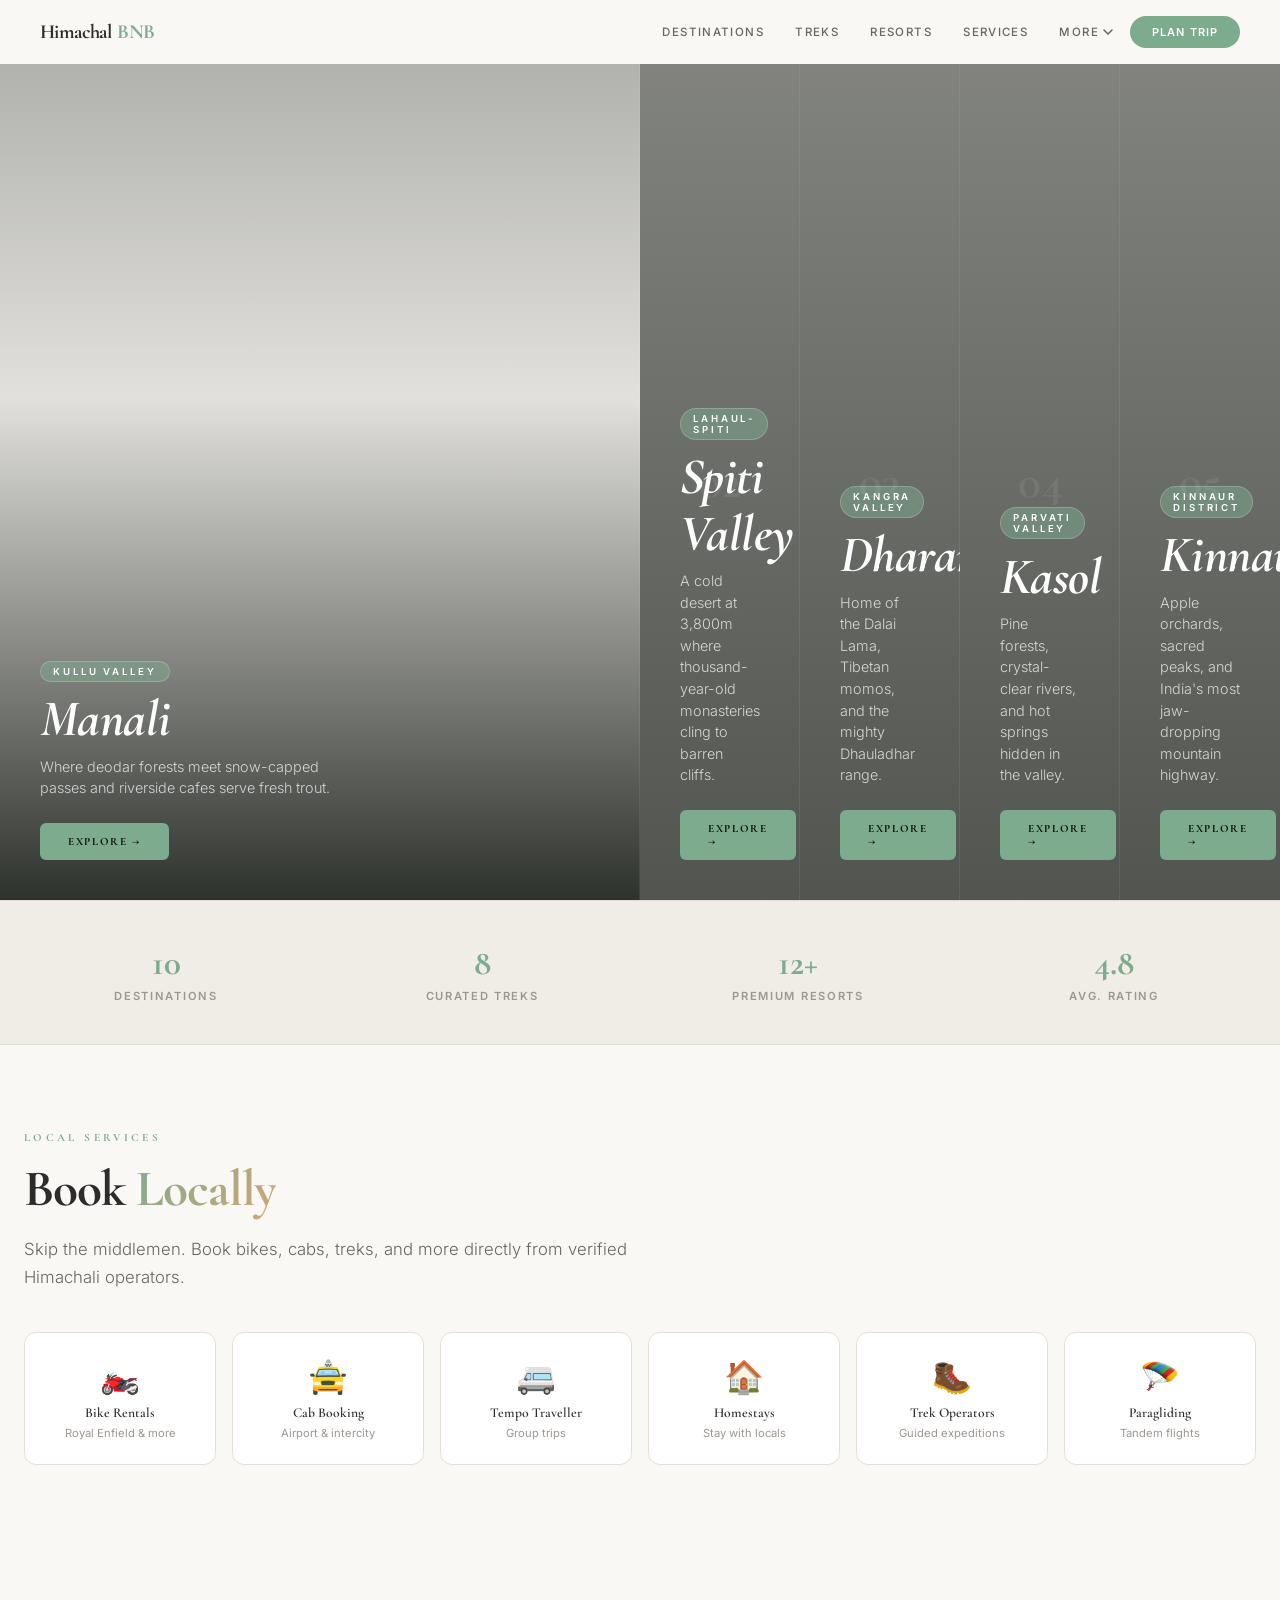
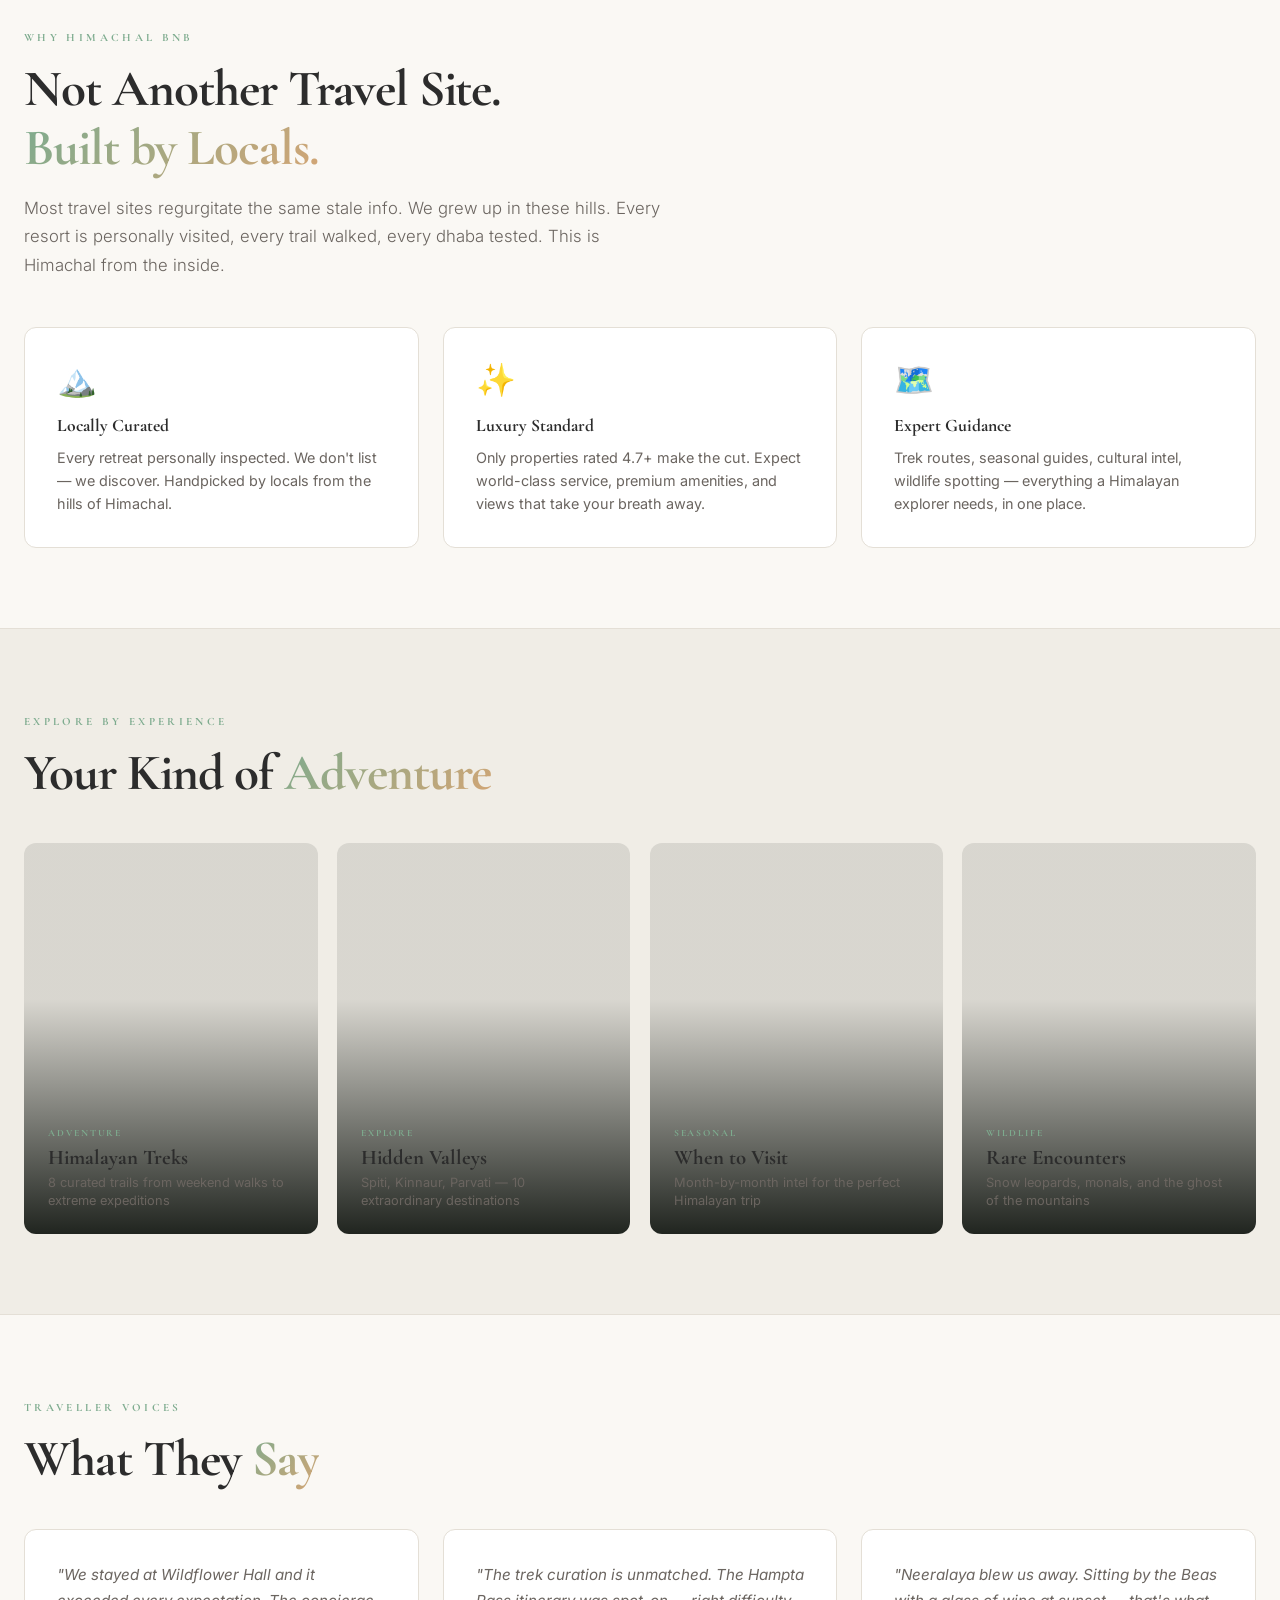
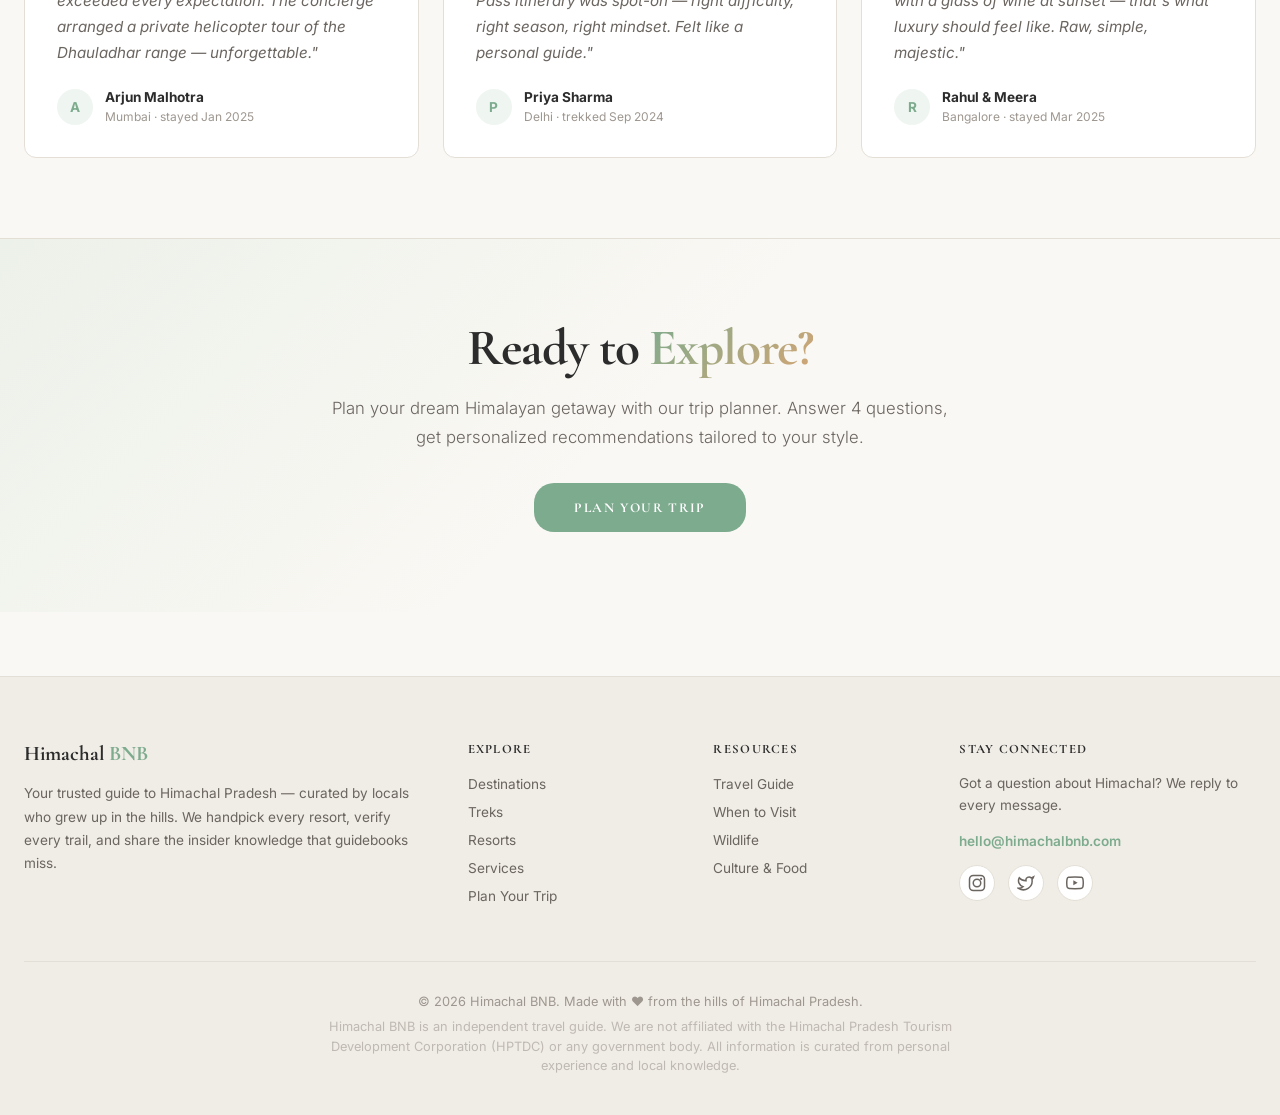
==== index.html @ 15169828 "Pastel editorial redesign: cursive fonts, grouped services, booking CTAs - Pastel color palette: ivo" ====
<!DOCTYPE html>
<html lang="en">
<head>
  <meta charset="UTF-8">
  <meta name="viewport" content="width=device-width, initial-scale=1.0">
  <title>Himachal BNB — Your Gateway to Himachal Pradesh</title>
  <meta name="description" content="Discover the best of Himachal Pradesh with locally curated destinations, handpicked luxury resorts, expert trek guides, and insider travel knowledge from the hills.">
  <meta name="keywords" content="Himachal Pradesh, travel, Manali, Shimla, Spiti Valley, Dharamshala, Kasol, treks, resorts, hill stations, India travel">
  <meta property="og:title" content="Himachal BNB — Your Gateway to Himachal Pradesh">
  <meta property="og:description" content="Locally curated travel guide to Himachal Pradesh. Handpicked resorts, expert trek guides, and insider knowledge from the hills.">
  <meta property="og:type" content="website">
  <link rel="canonical" href="https://himachalbnb.com/">
  <link rel="preconnect" href="https://fonts.googleapis.com">
  <link rel="preconnect" href="https://fonts.gstatic.com" crossorigin>
  <link rel="preconnect" href="https://images.unsplash.com">
  <link href="https://fonts.googleapis.com/css2?family=Cormorant+Garamond:ital,wght@0,300;0,400;0,500;0,600;0,700;1,400;1,500&family=Inter:wght@300;400;500;600;700&display=swap" rel="stylesheet">
  <link rel="stylesheet" href="css/styles.css">
</head>
<body>

  <main>
    <h1 class="sr-only">Himachal BNB — Your Gateway to Himachal Pradesh</h1>

    <!-- HERO — 5-PANEL DESTINATION STRIP -->
    <section class="hero-panels" id="hero-panels" aria-label="Featured Destinations">
      <div class="hero-panel active" data-dest="manali" style="background-image: url('https://images.unsplash.com/photo-1486870591958-9b9d0d1dda99?w=1600&auto=format&fit=crop');">
        <div class="hero-panel-overlay"></div>
        <div class="hero-panel-content">
          <span class="hero-panel-label">Kullu Valley</span>
          <h2 class="hero-panel-title">Manali</h2>
          <p class="hero-panel-tagline">Where deodar forests meet snow-capped passes and riverside cafes serve fresh trout.</p>
          <a href="destinations.html" class="hero-panel-btn">Explore →</a>
        </div>
        <span class="hero-panel-number">01</span>
      </div>
      <div class="hero-panel" data-dest="spiti" style="background-image: url('https://images.unsplash.com/photo-1454496522488-7a8e488e8606?w=1600&auto=format&fit=crop');">
        <div class="hero-panel-overlay"></div>
        <div class="hero-panel-content">
          <span class="hero-panel-label">Lahaul-Spiti</span>
          <h2 class="hero-panel-title">Spiti Valley</h2>
          <p class="hero-panel-tagline">A cold desert at 3,800m where thousand-year-old monasteries cling to barren cliffs.</p>
          <a href="destinations.html" class="hero-panel-btn">Explore →</a>
        </div>
        <span class="hero-panel-number">02</span>
      </div>
      <div class="hero-panel" data-dest="dharamshala" style="background-image: url('https://images.unsplash.com/photo-1464822759023-fed622ff2c3b?w=1600&auto=format&fit=crop');">
        <div class="hero-panel-overlay"></div>
        <div class="hero-panel-content">
          <span class="hero-panel-label">Kangra Valley</span>
          <h2 class="hero-panel-title">Dharamshala</h2>
          <p class="hero-panel-tagline">Home of the Dalai Lama, Tibetan momos, and the mighty Dhauladhar range.</p>
          <a href="destinations.html" class="hero-panel-btn">Explore →</a>
        </div>
        <span class="hero-panel-number">03</span>
      </div>
      <div class="hero-panel" data-dest="kasol" style="background-image: url('https://images.unsplash.com/photo-1448375240586-882707db888b?w=1600&auto=format&fit=crop');">
        <div class="hero-panel-overlay"></div>
        <div class="hero-panel-content">
          <span class="hero-panel-label">Parvati Valley</span>
          <h2 class="hero-panel-title">Kasol</h2>
          <p class="hero-panel-tagline">Pine forests, crystal-clear rivers, and hot springs hidden in the valley.</p>
          <a href="destinations.html" class="hero-panel-btn">Explore →</a>
        </div>
        <span class="hero-panel-number">04</span>
      </div>
      <div class="hero-panel" data-dest="kinnaur" style="background-image: url('https://images.unsplash.com/photo-1519681393784-d120267933ba?w=1600&auto=format&fit=crop');">
        <div class="hero-panel-overlay"></div>
        <div class="hero-panel-content">
          <span class="hero-panel-label">Kinnaur District</span>
          <h2 class="hero-panel-title">Kinnaur</h2>
          <p class="hero-panel-tagline">Apple orchards, sacred peaks, and India's most jaw-dropping mountain highway.</p>
          <a href="destinations.html" class="hero-panel-btn">Explore →</a>
        </div>
        <span class="hero-panel-number">05</span>
      </div>
    </section>

    <!-- STATS -->
    <section class="stats-bar" aria-label="Key Numbers">
      <div class="container stats-grid">
        <div class="stat-item"><span class="stat-number">10</span><span class="stat-label">Destinations</span></div>
        <div class="stat-item"><span class="stat-number">8</span><span class="stat-label">Curated Treks</span></div>
        <div class="stat-item"><span class="stat-number">12+</span><span class="stat-label">Premium Resorts</span></div>
        <div class="stat-item"><span class="stat-number">4.8</span><span class="stat-label">Avg. Rating</span></div>
      </div>
    </section>

    <!-- SERVICES STRIP -->
    <section class="section" aria-label="Local Services">
      <div class="container">
        <span class="section-label">Local Services</span>
        <h2 class="section-title">Book <span class="text-gradient">Locally</span></h2>
        <p class="section-desc">Skip the middlemen. Book bikes, cabs, treks, and more directly from verified Himachali operators.</p>
        <div class="service-strip">
          <a href="services.html#bikes" class="service-strip-card">
            <span class="service-icon">🏍️</span>
            <h3>Bike Rentals</h3>
            <p>Royal Enfield & more</p>
          </a>
          <a href="services.html#cabs" class="service-strip-card">
            <span class="service-icon">🚖</span>
            <h3>Cab Booking</h3>
            <p>Airport & intercity</p>
          </a>
          <a href="services.html#tempo" class="service-strip-card">
            <span class="service-icon">🚐</span>
            <h3>Tempo Traveller</h3>
            <p>Group trips</p>
          </a>
          <a href="services.html#homestays" class="service-strip-card">
            <span class="service-icon">🏠</span>
            <h3>Homestays</h3>
            <p>Stay with locals</p>
          </a>
          <a href="services.html#treks" class="service-strip-card">
            <span class="service-icon">🥾</span>
            <h3>Trek Operators</h3>
            <p>Guided expeditions</p>
          </a>
          <a href="services.html#paragliding" class="service-strip-card">
            <span class="service-icon">🪂</span>
            <h3>Paragliding</h3>
            <p>Tandem flights</p>
          </a>
        </div>
      </div>
    </section>

    <!-- WHY US -->
    <section class="section" aria-label="Why Himachal BNB">
      <div class="container">
        <span class="section-label">Why Himachal BNB</span>
        <h2 class="section-title">Not Another Travel Site.<br><span class="text-gradient">Built by Locals.</span></h2>
        <p class="section-desc">Most travel sites regurgitate the same stale info. We grew up in these hills. Every resort is personally visited, every trail walked, every dhaba tested. This is Himachal from the inside.</p>
        <div class="features-grid">
          <div class="feature-card">
            <span class="feature-icon">🏔️</span>
            <h3>Locally Curated</h3>
            <p>Every retreat personally inspected. We don't list — we discover. Handpicked by locals from the hills of Himachal.</p>
          </div>
          <div class="feature-card">
            <span class="feature-icon">✨</span>
            <h3>Luxury Standard</h3>
            <p>Only properties rated 4.7+ make the cut. Expect world-class service, premium amenities, and views that take your breath away.</p>
          </div>
          <div class="feature-card">
            <span class="feature-icon">🗺️</span>
            <h3>Expert Guidance</h3>
            <p>Trek routes, seasonal guides, cultural intel, wildlife spotting — everything a Himalayan explorer needs, in one place.</p>
          </div>
        </div>
      </div>
    </section>

    <!-- EXPERIENCES -->
    <section class="section section-dark" aria-label="Explore by Experience">
      <div class="container">
        <span class="section-label">Explore by Experience</span>
        <h2 class="section-title">Your Kind of <span class="text-gradient">Adventure</span></h2>
        <div class="experience-grid">
          <a href="treks.html" class="exp-card" style="background-image: url('https://images.unsplash.com/photo-1626714486580-08709e99a341?w=800&auto=format&fit=crop');">
            <div class="exp-overlay"></div>
            <div class="exp-content">
              <span class="exp-tag">Adventure</span>
              <h3>Himalayan Treks</h3>
              <p>8 curated trails from weekend walks to extreme expeditions</p>
            </div>
          </a>
          <a href="destinations.html" class="exp-card" style="background-image: url('https://images.unsplash.com/photo-1506905925346-21bda4d32df4?w=800&auto=format&fit=crop');">
            <div class="exp-overlay"></div>
            <div class="exp-content">
              <span class="exp-tag">Explore</span>
              <h3>Hidden Valleys</h3>
              <p>Spiti, Kinnaur, Parvati — 10 extraordinary destinations</p>
            </div>
          </a>
          <a href="seasons.html" class="exp-card" style="background-image: url('https://images.unsplash.com/photo-1464822759023-fed622ff2c3b?w=800&auto=format&fit=crop');">
            <div class="exp-overlay"></div>
            <div class="exp-content">
              <span class="exp-tag">Seasonal</span>
              <h3>When to Visit</h3>
              <p>Month-by-month intel for the perfect Himalayan trip</p>
            </div>
          </a>
          <a href="wildlife.html" class="exp-card" style="background-image: url('https://images.unsplash.com/photo-1513220556209-66c30ddde66f?w=800&auto=format&fit=crop');">
            <div class="exp-overlay"></div>
            <div class="exp-content">
              <span class="exp-tag">Wildlife</span>
              <h3>Rare Encounters</h3>
              <p>Snow leopards, monals, and the ghost of the mountains</p>
            </div>
          </a>
        </div>
      </div>
    </section>

    <!-- TESTIMONIALS -->
    <section class="section" aria-label="Traveller Reviews">
      <div class="container">
        <span class="section-label">Traveller Voices</span>
        <h2 class="section-title">What They <span class="text-gradient">Say</span></h2>
        <div class="testimonials-grid">
          <article class="testimonial-card">
            <p>"We stayed at Wildflower Hall and it exceeded every expectation. The concierge arranged a private helicopter tour of the Dhauladhar range — unforgettable."</p>
            <div class="testimonial-author">
              <div class="author-avatar">A</div>
              <div><strong>Arjun Malhotra</strong><span>Mumbai · stayed Jan 2025</span></div>
            </div>
          </article>
          <article class="testimonial-card">
            <p>"The trek curation is unmatched. The Hampta Pass itinerary was spot-on — right difficulty, right season, right mindset. Felt like a personal guide."</p>
            <div class="testimonial-author">
              <div class="author-avatar">P</div>
              <div><strong>Priya Sharma</strong><span>Delhi · trekked Sep 2024</span></div>
            </div>
          </article>
          <article class="testimonial-card">
            <p>"Neeralaya blew us away. Sitting by the Beas with a glass of wine at sunset — that's what luxury should feel like. Raw, simple, majestic."</p>
            <div class="testimonial-author">
              <div class="author-avatar">R</div>
              <div><strong>Rahul & Meera</strong><span>Bangalore · stayed Mar 2025</span></div>
            </div>
          </article>
        </div>
      </div>
    </section>

    <!-- CTA -->
    <section class="section section-cta" aria-label="Plan Your Trip">
      <div class="container" style="text-align: center;">
        <h2 class="section-title">Ready to <span class="text-gradient">Explore?</span></h2>
        <p class="section-desc" style="margin: 0 auto 2rem;">Plan your dream Himalayan getaway with our trip planner. Answer 4 questions, get personalized recommendations tailored to your style.</p>
        <a href="planner.html" class="btn btn-primary btn-lg">Plan Your Trip</a>
      </div>
    </section>
  </main>

  <script src="js/data.js" defer></script>
  <script src="js/images.js" defer></script>
  <script src="js/common.js" defer></script>
</body>
</html>
---- css/styles.css ----
/* ═══════════════════════════════════════════════════════════════
   HIMACHAL BNB — PASTEL EDITORIAL THEME
   ═══════════════════════════════════════════════════════════════ */

*, *::before, *::after { margin: 0; padding: 0; box-sizing: border-box; }
.sr-only { position: absolute; width: 1px; height: 1px; padding: 0; margin: -1px; overflow: hidden; clip: rect(0,0,0,0); border: 0; }

:root {
  --bg: #faf8f4;
  --bg-card: #ffffff;
  --bg-card-hover: #f5f2ec;
  --bg-surface: #f0ede6;
  --border: #e4dfd6;
  --border-hover: #d1cbc0;
  --text-primary: #2c2c2c;
  --text-secondary: #6b6560;
  --text-muted: #9e9790;
  --accent: #7dab8e;
  --accent-hover: #6b9d7d;
  --accent-subtle: rgba(125,171,142,0.12);
  --accent-warm: #d4a574;
  --accent-rose: #c9908a;
  --font-heading: 'Cormorant Garamond', Georgia, serif;
  --font-body: 'Inter', -apple-system, BlinkMacSystemFont, sans-serif;
  --ease: cubic-bezier(0.4, 0, 0.2, 1);
  --radius: 12px;
  --radius-sm: 8px;
  --shadow-sm: 0 2px 8px rgba(0,0,0,0.04);
  --shadow-md: 0 8px 30px rgba(0,0,0,0.06);
  --shadow-lg: 0 20px 60px rgba(0,0,0,0.08);
}

html { scroll-behavior: smooth; -webkit-font-smoothing: antialiased; }
body { font-family: var(--font-body); background: var(--bg); color: var(--text-primary); overflow-x: hidden; min-height: 100vh; }
::-webkit-scrollbar { width: 6px; }
::-webkit-scrollbar-track { background: var(--bg); }
::-webkit-scrollbar-thumb { background: var(--border); border-radius: 3px; }
a { color: inherit; text-decoration: none; }
img { max-width: 100%; height: auto; display: block; }
:focus-visible { outline: 2px solid var(--accent); outline-offset: 2px; }

/* Utilities */
.text-gradient { background: linear-gradient(135deg, var(--accent), var(--accent-warm)); -webkit-background-clip: text; -webkit-text-fill-color: transparent; background-clip: text; }
.container { max-width: 1320px; margin: 0 auto; padding: 0 24px; }
.giant-title { font-family: var(--font-heading); font-size: clamp(2.5rem, 6vw, 4.5rem); font-weight: 600; line-height: 1.1; letter-spacing: -0.01em; font-style: italic; }

/* ═══════════════════════════════════════════════════════════════
   NAVIGATION — Premium Agency-Level
   ═══════════════════════════════════════════════════════════════ */

.site-nav { position: fixed; top: 0; left: 0; right: 0; z-index: 100; background: transparent; border-bottom: 1px solid transparent; transition: background 0.4s var(--ease), border-color 0.4s var(--ease), box-shadow 0.4s var(--ease); }
.site-nav.scrolled { background: rgba(250,248,244,0.92); backdrop-filter: blur(16px); -webkit-backdrop-filter: blur(16px); border-color: var(--border); box-shadow: var(--shadow-sm); }
.nav-inner { display: flex; align-items: center; justify-content: space-between; max-width: 1320px; margin: 0 auto; padding: 0 40px; height: 64px; transition: height 0.3s var(--ease); }
.site-nav.scrolled .nav-inner { height: 56px; }

/* Brand */
.nav-brand { font-family: var(--font-heading); font-size: 1.25rem; font-weight: 800; letter-spacing: -0.03em; display: flex; align-items: center; gap: 2px; transition: transform 0.3s var(--ease); }
.nav-brand:hover { transform: scale(1.03); }
.brand-primary { color: var(--text-primary); }
.brand-accent { color: var(--accent); margin-left: 4px; }

/* Links — animated underline */
.nav-links { display: flex; align-items: center; gap: 0.2rem; }
.nav-link { position: relative; background: none; border: none; font-family: var(--font-body); font-size: 11.5px; font-weight: 500; color: var(--text-secondary); cursor: pointer; transition: color 0.3s; text-transform: uppercase; letter-spacing: 0.12em; padding: 8px 14px; text-decoration: none; display: inline-flex; align-items: center; gap: 4px; }
.nav-link::after { content: ''; position: absolute; bottom: 2px; left: 14px; right: 14px; height: 1.5px; background: var(--accent); transform: scaleX(0); transform-origin: right; transition: transform 0.35s var(--ease); border-radius: 1px; }
.nav-link:hover { color: var(--text-primary); }
.nav-link:hover::after { transform: scaleX(1); transform-origin: left; }
.nav-link.active { color: var(--accent); }
.nav-link.active::after { transform: scaleX(1); }

/* CTA Button — premium glow */
.nav-cta { background: var(--accent); color: #fff; padding: 9px 22px; border-radius: 20px; font-family: var(--font-body); font-size: 11px; font-weight: 600; text-transform: uppercase; letter-spacing: 0.1em; transition: all 0.3s var(--ease); border: none; cursor: pointer; text-decoration: none; }
.nav-cta:hover { background: var(--accent-hover); transform: translateY(-1px); box-shadow: 0 4px 16px rgba(125,171,142,0.3); }

/* Dropdown — premium mega menu */
.nav-dropdown { position: relative; }
.nav-dropdown-trigger svg { transition: transform 0.3s var(--ease); }
.nav-dropdown.open .nav-dropdown-trigger svg { transform: rotate(180deg); }
.nav-dropdown-menu { position: absolute; top: calc(100% + 12px); right: -20px; min-width: 220px; background: var(--bg-card); border: 1px solid var(--border); border-radius: var(--radius); padding: 8px; opacity: 0; visibility: hidden; transform: translateY(-12px) scale(0.97); transition: all 0.25s var(--ease); box-shadow: var(--shadow-lg); }
.nav-dropdown.open .nav-dropdown-menu { opacity: 1; visibility: visible; transform: translateY(0) scale(1); }
.dropdown-link { display: flex; align-items: center; gap: 10px; padding: 12px 16px; font-size: 13px; font-weight: 500; color: var(--text-secondary); border-radius: var(--radius-sm); transition: all 0.2s var(--ease); }
.dropdown-link:hover { color: var(--text-primary); background: var(--bg-card-hover); transform: translateX(4px); }
.dropdown-link.active { color: var(--accent); }

/* Hamburger — animated */
.nav-hamburger { display: none; flex-direction: column; gap: 5px; background: none; border: none; cursor: pointer; padding: 6px; border-radius: 6px; transition: background 0.2s; }
.nav-hamburger:hover { background: var(--bg-card-hover); }
.nav-hamburger span { display: block; width: 22px; height: 2px; background: var(--text-primary); border-radius: 2px; transition: all 0.35s var(--ease); }
.nav-hamburger.open span:nth-child(1) { transform: rotate(45deg) translate(5px, 5px); }
.nav-hamburger.open span:nth-child(2) { opacity: 0; transform: scaleX(0); }
.nav-hamburger.open span:nth-child(3) { transform: rotate(-45deg) translate(5px, -5px); }

/* ═══════════════════════════════════════════════════════════════
   PAGE LAYOUT
   ═══════════════════════════════════════════════════════════════ */

.page-main { padding-top: 64px; min-height: 100vh; }
.page-header { padding: 4rem 0 2.5rem; max-width: 720px; }
.section { padding: 5rem 0; }
.section-dark { background: var(--bg-surface); border-top: 1px solid var(--border); border-bottom: 1px solid var(--border); }
.section-label { display: inline-block; font-family: var(--font-heading); font-size: 0.7rem; font-weight: 700; color: var(--accent); text-transform: uppercase; letter-spacing: 0.3em; margin-bottom: 1rem; }
.section-title { font-family: var(--font-heading); font-size: clamp(2rem, 4.5vw, 3.2rem); font-weight: 700; line-height: 1.15; letter-spacing: -0.02em; margin-bottom: 1rem; }
.section-desc { color: var(--text-secondary); font-size: 1.05rem; line-height: 1.7; max-width: 640px; font-weight: 300; }

/* Buttons */
.btn { display: inline-flex; align-items: center; gap: 8px; font-family: var(--font-heading); font-weight: 700; font-size: 0.75rem; text-transform: uppercase; letter-spacing: 0.12em; border: none; border-radius: 8px; cursor: pointer; transition: all 0.3s var(--ease); text-decoration: none; }
.btn-primary { background: var(--accent); color: #fff; padding: 14px 32px; border-radius: 20px; }
.btn-primary:hover { background: var(--accent-hover); transform: translateY(-2px); box-shadow: 0 8px 24px rgba(125,171,142,0.25); }
.btn-lg { padding: 16px 40px; font-size: 0.85rem; }
.btn-outline { background: transparent; color: var(--accent); border: 1px solid var(--accent); padding: 12px 28px; border-radius: 20px; }
.btn-outline:hover { background: var(--accent-subtle); }
.btn-whatsapp { background: #25D366; color: #fff; padding: 10px 22px; font-size: 0.75rem; border-radius: 20px; }
.btn-whatsapp:hover { background: #1fb855; transform: translateY(-1px); }
.btn-call { font-size: 0.75rem; padding: 10px 22px; }

/* ═══════════════════════════════════════════════════════════════
   HERO — 5-PANEL DESTINATION STRIP
   ═══════════════════════════════════════════════════════════════ */

.hero-panels { display: flex; width: 100%; height: 100vh; min-height: 100vh; padding-top: 64px; overflow: hidden; }
.hero-panel { position: relative; flex: 1; background-size: cover; background-position: center; cursor: pointer; overflow: hidden; transition: flex 0.7s var(--ease); min-width: 0; }
.hero-panel.active { flex: 4; }
.hero-panel-overlay { position: absolute; inset: 0; background: linear-gradient(to bottom, rgba(10,15,10,0.3) 0%, rgba(10,15,10,0.1) 40%, rgba(10,15,10,0.85) 100%); transition: background 0.7s ease; z-index: 1; }
.hero-panel:not(.active) .hero-panel-overlay { background: linear-gradient(to bottom, rgba(10,15,10,0.5) 0%, rgba(10,15,10,0.7) 100%); }
.hero-panel::after { content: ''; position: absolute; top: 0; right: 0; width: 1px; height: 100%; background: rgba(255,255,255,0.08); z-index: 3; }
.hero-panel:last-child::after { display: none; }
.hero-panel-content { position: absolute; bottom: 0; left: 0; right: 0; padding: 2.5rem; z-index: 2; opacity: 0; transform: translateY(20px); transition: opacity 0.5s ease 0.15s, transform 0.5s ease 0.15s; }
.hero-panel.active .hero-panel-content { opacity: 1; transform: translateY(0); }
.hero-panel-label { display: inline-block; font-family: var(--font-body); font-size: 0.6rem; font-weight: 600; color: #fff; text-transform: uppercase; letter-spacing: 0.3em; margin-bottom: 0.6rem; padding: 4px 12px; background: rgba(125,171,142,0.5); border: 1px solid rgba(255,255,255,0.2); border-radius: 20px; }
.hero-panel-title { font-family: var(--font-heading); font-size: clamp(2rem, 4vw, 3.5rem); font-weight: 700; letter-spacing: -0.01em; line-height: 1.1; margin-bottom: 0.5rem; color: #fff; font-style: italic; }
.hero-panel-tagline { font-size: 0.9rem; color: rgba(255,255,255,0.75); font-weight: 300; margin-bottom: 1.5rem; max-width: 320px; line-height: 1.5; }
.hero-panel-btn { display: inline-block; background: var(--accent); border: none; border-radius: 6px; padding: 12px 28px; color: #0d0d0d; font-family: var(--font-heading); font-size: 0.7rem; font-weight: 800; cursor: pointer; transition: all 0.3s; text-transform: uppercase; letter-spacing: 0.15em; }
.hero-panel-btn:hover { background: var(--accent-hover); transform: translateY(-2px); box-shadow: 0 8px 24px rgba(74,157,110,0.3); }
.hero-panel-number { position: absolute; top: 50%; left: 50%; transform: translate(-50%, -50%); font-family: var(--font-heading); font-size: 3rem; font-weight: 900; color: rgba(255,255,255,0.08); z-index: 2; transition: opacity 0.5s ease; pointer-events: none; }
.hero-panel.active .hero-panel-number { opacity: 0; }

/* ═══════════════════════════════════════════════════════════════
   STATS BAR
   ═══════════════════════════════════════════════════════════════ */

.stats-bar { background: var(--bg-surface); border-top: 1px solid var(--border); border-bottom: 1px solid var(--border); }
.stats-grid { display: grid; grid-template-columns: repeat(4, 1fr); gap: 2rem; padding: 2.5rem 24px; text-align: center; }
.stat-number { font-family: var(--font-heading); font-size: 2.2rem; font-weight: 900; color: var(--accent); display: block; }
.stat-label { font-size: 0.7rem; color: var(--text-muted); text-transform: uppercase; letter-spacing: 0.15em; font-weight: 600; }

/* ═══════════════════════════════════════════════════════════════
   FEATURES GRID
   ═══════════════════════════════════════════════════════════════ */

.features-grid { display: grid; grid-template-columns: repeat(3, 1fr); gap: 1.5rem; margin-top: 3rem; }
.feature-card { background: var(--bg-card); border: 1px solid var(--border); border-radius: var(--radius); padding: 2rem; transition: all 0.3s var(--ease); }
.feature-card:hover { background: var(--bg-card-hover); border-color: var(--border-hover); transform: translateY(-4px); }
.feature-icon { font-size: 2rem; display: block; margin-bottom: 1rem; }
.feature-card h3 { font-family: var(--font-heading); font-size: 1.1rem; font-weight: 700; margin-bottom: 0.6rem; }
.feature-card p { font-size: 0.9rem; color: var(--text-secondary); line-height: 1.6; }

/* ═══════════════════════════════════════════════════════════════
   EXPERIENCE GRID
   ═══════════════════════════════════════════════════════════════ */

.experience-grid { display: grid; grid-template-columns: repeat(4, 1fr); gap: 1.2rem; margin-top: 2.5rem; }
.exp-card { position: relative; aspect-ratio: 3/4; border-radius: var(--radius); overflow: hidden; background-size: cover; background-position: center; display: flex; align-items: flex-end; }
.exp-overlay { position: absolute; inset: 0; background: linear-gradient(to top, rgba(10,15,10,0.9) 0%, rgba(10,15,10,0.1) 60%); transition: background 0.3s; }
.exp-card:hover .exp-overlay { background: linear-gradient(to top, rgba(10,15,10,0.95) 0%, rgba(10,15,10,0.2) 50%); }
.exp-content { position: relative; z-index: 1; padding: 1.5rem; }
.exp-tag { font-size: 0.6rem; font-weight: 700; text-transform: uppercase; letter-spacing: 0.2em; color: var(--accent); font-family: var(--font-heading); }
.exp-content h3 { font-family: var(--font-heading); font-size: 1.3rem; font-weight: 700; margin: 0.3rem 0; }
.exp-content p { font-size: 0.8rem; color: var(--text-secondary); line-height: 1.4; }

/* ═══════════════════════════════════════════════════════════════
   SERVICES GRID
   ═══════════════════════════════════════════════════════════════ */

.services-grid { display: grid; grid-template-columns: repeat(3, 1fr); gap: 1.2rem; margin-top: 2rem; }
.service-card { background: var(--bg-card); border: 1px solid var(--border); border-radius: var(--radius); padding: 1.5rem; transition: all 0.3s var(--ease); }
.service-card:hover { background: var(--bg-card-hover); border-color: var(--border-hover); transform: translateY(-3px); }
.service-icon { font-size: 2rem; display: block; margin-bottom: 0.8rem; }
.service-card h3 { font-family: var(--font-heading); font-size: 1rem; font-weight: 700; margin-bottom: 0.2rem; }
.service-area { font-size: 0.75rem; color: var(--text-muted); margin-bottom: 0.5rem; }
.service-card p { font-size: 0.85rem; color: var(--text-secondary); line-height: 1.5; margin-bottom: 0.8rem; }
.service-price { font-family: var(--font-heading); font-weight: 700; color: var(--accent); font-size: 0.9rem; display: block; margin-bottom: 1rem; }
.service-strip { display: grid; grid-template-columns: repeat(6, 1fr); gap: 1rem; margin-top: 2.5rem; }
.service-strip-card { background: var(--bg-card); border: 1px solid var(--border); border-radius: var(--radius); padding: 1.5rem; text-align: center; transition: all 0.3s var(--ease); text-decoration: none; }
.service-strip-card:hover { background: var(--bg-card-hover); border-color: var(--border-hover); transform: translateY(-3px); }
.service-strip-card .service-icon { margin-bottom: 0.5rem; }
.service-strip-card h3 { font-family: var(--font-heading); font-size: 0.85rem; font-weight: 600; color: var(--text-primary); }
.service-strip-card p { font-size: 0.7rem; color: var(--text-muted); margin-top: 0.3rem; }

/* ═══════════════════════════════════════════════════════════════
   TESTIMONIALS
   ═══════════════════════════════════════════════════════════════ */

.testimonials-grid { display: grid; grid-template-columns: repeat(3, 1fr); gap: 1.5rem; margin-top: 2.5rem; }
.testimonial-card { background: var(--bg-card); border: 1px solid var(--border); border-radius: var(--radius); padding: 2rem; }
.testimonial-card p { font-size: 0.95rem; color: var(--text-secondary); line-height: 1.7; font-style: italic; margin-bottom: 1.5rem; }
.testimonial-author { display: flex; align-items: center; gap: 0.75rem; }
.author-avatar { width: 36px; height: 36px; border-radius: 50%; background: var(--accent-subtle); color: var(--accent); display: flex; align-items: center; justify-content: center; font-weight: 700; font-size: 0.85rem; }
.testimonial-author strong { display: block; font-size: 0.85rem; }
.testimonial-author span { font-size: 0.75rem; color: var(--text-muted); }

/* CTA */
.section-cta { background: linear-gradient(135deg, rgba(74,157,110,0.08) 0%, rgba(10,15,10,0) 50%); border-top: 1px solid var(--border); }

/* ═══════════════════════════════════════════════════════════════
   RESORT CARDS
   ═══════════════════════════════════════════════════════════════ */

.resorts-grid { display: grid; grid-template-columns: repeat(3, 1fr); gap: 1.5rem; }
.resort-card { background: var(--bg-card); border: 1px solid var(--border); border-radius: var(--radius); overflow: hidden; transition: all 0.3s var(--ease); }
.resort-card:hover { border-color: var(--border-hover); transform: translateY(-4px); box-shadow: 0 20px 40px rgba(0,0,0,0.3); }
.resort-img-wrapper { position: relative; height: 220px; overflow: hidden; }
.resort-img-wrapper img { width: 100%; height: 100%; object-fit: cover; transition: transform 0.5s var(--ease); }
.resort-card:hover .resort-img-wrapper img { transform: scale(1.05); }
.resort-price-tag { position: absolute; top: 12px; right: 12px; background: var(--bg); padding: 6px 14px; border-radius: 20px; font-size: 0.75rem; font-weight: 700; color: var(--accent); border: 1px solid var(--border); }
.resort-info { padding: 1.2rem 1.4rem 1.4rem; }
.resort-name { font-family: var(--font-heading); font-size: 1.1rem; font-weight: 700; margin-bottom: 0.25rem; }
.resort-loc { font-size: 0.8rem; color: var(--text-muted); }
.resort-desc { font-size: 0.85rem; color: var(--text-secondary); margin: 0.6rem 0; line-height: 1.5; display: -webkit-box; -webkit-line-clamp: 2; -webkit-box-orient: vertical; overflow: hidden; }
.resort-meta { display: flex; align-items: center; justify-content: space-between; margin-top: 0.8rem; }
.resort-rating { font-weight: 700; color: var(--accent); font-size: 0.85rem; }

/* ═══════════════════════════════════════════════════════════════
   DESTINATION & TREK CARDS
   ═══════════════════════════════════════════════════════════════ */

.filter-bar { display: flex; gap: 0.5rem; margin-bottom: 2rem; flex-wrap: wrap; }
.filter-btn { background: var(--bg-card); border: 1px solid var(--border); border-radius: 20px; padding: 8px 18px; font-size: 0.8rem; font-weight: 500; color: var(--text-secondary); cursor: pointer; transition: all 0.2s; font-family: var(--font-body); }
.filter-btn:hover { background: var(--bg-card-hover); color: var(--text-primary); }
.filter-btn.active { background: var(--accent-subtle); border-color: var(--accent); color: var(--accent); }

.dest-grid { display: grid; grid-template-columns: repeat(auto-fill, minmax(280px, 1fr)); gap: 1.5rem; }
.dest-card { position: relative; aspect-ratio: 3/4; border-radius: var(--radius); overflow: hidden; cursor: pointer; background-size: cover; background-position: center; display: flex; flex-direction: column; justify-content: flex-end; padding: 1.5rem; border: 1px solid var(--border); transition: all 0.3s var(--ease); animation: fadeInUp 0.5s var(--ease) both; }
.dest-card::before { content: ''; position: absolute; inset: 0; background: linear-gradient(to top, rgba(10,15,10,0.9) 0%, rgba(10,15,10,0.1) 60%); z-index: 0; transition: background 0.3s; }
.dest-card:hover { transform: translateY(-6px); box-shadow: 0 20px 40px rgba(0,0,0,0.4); border-color: var(--border-hover); }
.dest-card:hover::before { background: linear-gradient(to top, rgba(10,15,10,0.95) 0%, rgba(10,15,10,0.15) 50%); }
.dest-card > * { position: relative; z-index: 1; }
.dest-card-icon { font-size: 1.8rem; margin-bottom: 0.5rem; }
.dest-card-name { font-family: var(--font-heading); font-size: 1.4rem; font-weight: 700; }
.dest-card-region { font-size: 0.75rem; color: var(--text-muted); text-transform: uppercase; letter-spacing: 0.1em; margin-top: 2px; }
.dest-card-tagline { font-size: 0.85rem; color: var(--text-secondary); font-style: italic; margin-top: 0.4rem; }
.dest-card-meta { display: flex; gap: 0.8rem; margin-top: 0.8rem; font-size: 0.75rem; color: var(--text-muted); }
.difficulty-badge { font-size: 0.7rem; font-weight: 600; padding: 2px 8px; border-radius: 10px; }
.difficulty-badge.Easy { background: rgba(74,157,110,0.2); color: #4a9d6e; }
.difficulty-badge.Moderate { background: rgba(245,158,11,0.2); color: #f59e0b; }
.difficulty-badge.Hard { background: rgba(220,38,38,0.2); color: #dc2626; }
.dest-pill { display: inline-flex; align-items: center; gap: 6px; padding: 6px 14px; border-radius: 20px; font-size: 0.8rem; background: var(--bg-card); border: 1px solid; color: var(--text-secondary); }

.trek-grid { display: grid; grid-template-columns: repeat(auto-fill, minmax(300px, 1fr)); gap: 1.5rem; }
.trek-card { position: relative; aspect-ratio: 16/10; border-radius: var(--radius); overflow: hidden; cursor: pointer; background-size: cover; background-position: center; border: 1px solid var(--border); transition: all 0.3s var(--ease); }
.trek-card:hover { transform: translateY(-4px); box-shadow: 0 20px 40px rgba(0,0,0,0.3); }
.trek-card-overlay { position: absolute; inset: 0; background: linear-gradient(to top, rgba(10,15,10,0.9) 0%, rgba(10,15,10,0.1) 50%); }
.trek-card-content { position: absolute; bottom: 0; left: 0; right: 0; padding: 1.5rem; z-index: 1; }
.trek-card-name { font-family: var(--font-heading); font-size: 1.3rem; font-weight: 700; margin: 0.4rem 0; }
.trek-card-meta { display: flex; gap: 1rem; font-size: 0.75rem; color: var(--text-muted); }

/* ═══════════════════════════════════════════════════════════════
   DETAIL OVERLAY & GALLERY
   ═══════════════════════════════════════════════════════════════ */

.detail-overlay { position: fixed; inset: 0; z-index: 200; background: rgba(0,0,0,0.9); opacity: 0; visibility: hidden; transition: all 0.3s var(--ease); display: flex; justify-content: flex-end; }
.detail-overlay.open { opacity: 1; visibility: visible; }
.detail-panel { width: min(540px, 100%); height: 100%; background: var(--bg); overflow-y: auto; transform: translateX(100%); transition: transform 0.4s var(--ease); }
.detail-overlay.open .detail-panel { transform: translateX(0); }
.detail-close { position: absolute; top: 16px; right: 16px; z-index: 10; background: rgba(0,0,0,0.5); border: 1px solid var(--border); color: var(--text-primary); width: 36px; height: 36px; border-radius: 50%; font-size: 1rem; cursor: pointer; transition: all 0.2s; }
.detail-close:hover { background: #222; }
.detail-gallery { position: relative; width: 100%; height: 320px; overflow: hidden; }
.gallery-img { position: absolute; inset: 0; width: 100%; height: 100%; object-fit: cover; opacity: 0; transition: opacity 0.5s ease; }
.gallery-img.active { opacity: 1; }
.gallery-prev, .gallery-next { position: absolute; top: 50%; transform: translateY(-50%); z-index: 5; background: rgba(0,0,0,0.5); border: 1px solid var(--border); color: white; width: 36px; height: 36px; border-radius: 50%; font-size: 1.2rem; cursor: pointer; }
.gallery-prev { left: 12px; }
.gallery-next { right: 12px; }
.gallery-dots { position: absolute; bottom: 12px; left: 50%; transform: translateX(-50%); display: flex; gap: 6px; z-index: 5; }
.gallery-dot { width: 8px; height: 8px; border-radius: 50%; background: rgba(255,255,255,0.3); cursor: pointer; transition: all 0.2s; }
.gallery-dot.active { background: var(--accent); width: 20px; border-radius: 4px; }

.detail-body { padding: 2rem 2rem 3rem; }
.detail-icon { font-size: 2.5rem; display: block; margin-bottom: 0.5rem; }
.detail-name { font-family: var(--font-heading); font-size: 2rem; font-weight: 700; margin-bottom: 0.4rem; }
.detail-tag { font-size: 0.85rem; color: var(--accent); font-weight: 500; display: block; margin-bottom: 1rem; }
.detail-desc { font-size: 0.95rem; color: var(--text-secondary); line-height: 1.7; margin-bottom: 1.5rem; }
.detail-section { margin-bottom: 2rem; }
.detail-section-title { font-family: var(--font-heading); font-size: 1rem; font-weight: 700; margin-bottom: 0.8rem; text-transform: uppercase; letter-spacing: 0.05em; }
.detail-info-grid { display: grid; grid-template-columns: repeat(2, 1fr); gap: 1rem; }
.detail-info-item { background: var(--bg-card); border: 1px solid var(--border); border-radius: var(--radius-sm); padding: 1rem; }
.detail-info-label { font-size: 0.7rem; color: var(--text-muted); text-transform: uppercase; letter-spacing: 0.1em; margin-bottom: 4px; }
.detail-info-value { font-size: 0.9rem; font-weight: 500; }
.detail-list { list-style: none; padding: 0; }
.detail-list li { padding: 0.6rem 0; border-bottom: 1px solid var(--border); font-size: 0.9rem; color: var(--text-secondary); line-height: 1.5; }
.detail-list li::before { content: '→ '; color: var(--accent); font-weight: 700; }
.detail-budget { display: grid; grid-template-columns: repeat(3, 1fr); gap: 0.8rem; }
.budget-tier { background: var(--bg-card); border: 1px solid var(--border); border-radius: var(--radius-sm); padding: 1rem; text-align: center; }
.budget-label { display: block; font-size: 0.7rem; color: var(--text-muted); text-transform: uppercase; letter-spacing: 0.1em; margin-bottom: 4px; }
.budget-value { font-size: 0.9rem; color: var(--accent); font-weight: 600; }

/* Itinerary */
.itinerary-timeline { border-left: 2px solid var(--border); padding-left: 1.5rem; margin-left: 0.5rem; }
.itinerary-day { position: relative; margin-bottom: 1.5rem; }
.itinerary-day::before { content: ''; position: absolute; left: -1.85rem; top: 6px; width: 10px; height: 10px; border-radius: 50%; background: var(--accent); }
.itin-day-num { font-size: 0.7rem; color: var(--accent); font-weight: 700; text-transform: uppercase; letter-spacing: 0.1em; }
.itin-day-title { font-family: var(--font-heading); font-size: 1rem; font-weight: 600; margin: 2px 0; }
.itin-day-desc { font-size: 0.85rem; color: var(--text-secondary); line-height: 1.5; }
.itin-day-alt { font-size: 0.75rem; color: var(--text-muted); margin-top: 4px; }

/* ═══════════════════════════════════════════════════════════════
   PLANNER
   ═══════════════════════════════════════════════════════════════ */

.planner-wizard { max-width: 800px; }
.planner-steps { display: flex; gap: 1rem; margin-bottom: 2.5rem; }
.planner-step { display: flex; align-items: center; gap: 0.5rem; padding: 8px 16px; border-radius: 20px; font-size: 0.8rem; color: var(--text-muted); background: var(--bg-card); border: 1px solid var(--border); transition: all 0.3s; }
.planner-step.active { color: var(--accent); border-color: var(--accent); background: var(--accent-subtle); }
.planner-step.done { color: var(--accent); opacity: 0.6; }
.step-num { width: 24px; height: 24px; border-radius: 50%; background: var(--bg-card); display: flex; align-items: center; justify-content: center; font-weight: 700; font-size: 0.75rem; }
.planner-step.active .step-num { background: var(--accent); color: #0a0f0a; }
.step-label { font-weight: 500; }
.planner-question { font-family: var(--font-heading); font-size: 1.4rem; font-weight: 700; margin-bottom: 1.5rem; }
.option-cards { display: grid; grid-template-columns: repeat(2, 1fr); gap: 1rem; }
.option-cards.multi { grid-template-columns: repeat(4, 1fr); }
.option-card { background: var(--bg-card); border: 1px solid var(--border); border-radius: var(--radius); padding: 1.5rem; cursor: pointer; transition: all 0.2s var(--ease); text-align: center; }
.option-card:hover { background: var(--bg-card-hover); border-color: var(--border-hover); transform: translateY(-2px); }
.option-card.selected { border-color: var(--accent); background: var(--accent-subtle); }
.option-icon { font-size: 2rem; display: block; margin-bottom: 0.5rem; }
.option-card strong { font-family: var(--font-heading); font-size: 0.95rem; display: block; margin-bottom: 0.3rem; }
.option-desc { font-size: 0.8rem; color: var(--text-muted); }

/* ═══════════════════════════════════════════════════════════════
   SEASONS
   ═══════════════════════════════════════════════════════════════ */

.season-wheel { display: grid; grid-template-columns: repeat(12, 1fr); gap: 0.5rem; margin-bottom: 2.5rem; }
.season-month { text-align: center; padding: 0.8rem 0.3rem; border-radius: var(--radius-sm); background: var(--bg-card); border: 1px solid var(--border); cursor: pointer; transition: all 0.2s; }
.season-month:hover { background: var(--bg-card-hover); }
.season-month.active { border-color: var(--accent); background: var(--accent-subtle); }
.season-month-icon { font-size: 1.2rem; display: block; margin-bottom: 4px; }
.season-month-name { font-size: 0.65rem; font-weight: 600; text-transform: uppercase; letter-spacing: 0.05em; color: var(--text-secondary); }
.season-detail-header { display: flex; align-items: center; gap: 1rem; margin-bottom: 1rem; }
.season-detail-icon { font-size: 2.5rem; }
.season-detail-name { font-family: var(--font-heading); font-size: 1.5rem; font-weight: 700; }
.season-detail-label { font-size: 0.8rem; color: var(--accent); font-weight: 500; }
.season-detail-desc { font-size: 0.95rem; color: var(--text-secondary); line-height: 1.7; margin-bottom: 1.5rem; }
.season-detail-grid { display: flex; flex-direction: column; gap: 0.8rem; }
.season-meter { display: flex; align-items: center; gap: 1rem; }
.meter-label { font-size: 0.8rem; color: var(--text-muted); min-width: 110px; }
.meter-bar { flex: 1; height: 8px; background: var(--bg-card); border-radius: 4px; overflow: hidden; }
.meter-fill { height: 100%; border-radius: 4px; transition: width 0.5s var(--ease); }

/* ═══════════════════════════════════════════════════════════════
   WILDLIFE
   ═══════════════════════════════════════════════════════════════ */

.wildlife-grid { display: grid; grid-template-columns: repeat(auto-fill, minmax(320px, 1fr)); gap: 1.5rem; }
.wildlife-card { background: var(--bg-card); border: 1px solid var(--border); border-radius: var(--radius); overflow: hidden; transition: all 0.3s var(--ease); }
.wildlife-card:hover { border-color: var(--border-hover); transform: translateY(-4px); }
.wildlife-img-wrap { position: relative; height: 200px; overflow: hidden; }
.wildlife-img-wrap img { width: 100%; height: 100%; object-fit: cover; }
.wildlife-status { position: absolute; top: 10px; right: 10px; font-size: 0.65rem; font-weight: 700; padding: 4px 10px; border-radius: 12px; text-transform: uppercase; letter-spacing: 0.05em; }
.wildlife-status.vulnerable { background: rgba(245,158,11,0.2); color: #f59e0b; }
.wildlife-status.endangered, .wildlife-status.critically-endangered { background: rgba(220,38,38,0.2); color: #dc2626; }
.wildlife-status.near-threatened { background: rgba(245,158,11,0.2); color: #f59e0b; }
.wildlife-status.least-concern { background: rgba(74,157,110,0.2); color: #4a9d6e; }
.wildlife-body { padding: 1.2rem; }
.wildlife-body h3 { font-family: var(--font-heading); font-size: 1.1rem; font-weight: 700; }
.wildlife-scientific { font-size: 0.8rem; color: var(--text-muted); font-style: italic; margin-bottom: 0.5rem; }
.wildlife-body p { font-size: 0.85rem; color: var(--text-secondary); line-height: 1.5; margin-bottom: 0.8rem; display: -webkit-box; -webkit-line-clamp: 3; -webkit-box-orient: vertical; overflow: hidden; }
.wildlife-meta { font-size: 0.75rem; color: var(--text-muted); }
.facts-list { margin-top: 1.5rem; }
.fact-item { display: flex; gap: 1rem; padding: 1rem; background: var(--bg-card); border: 1px solid var(--border); border-radius: var(--radius-sm); margin-bottom: 0.8rem; }
.fact-icon { font-size: 1.2rem; flex-shrink: 0; }
.fact-item p { font-size: 0.9rem; color: var(--text-secondary); line-height: 1.5; }

/* ═══════════════════════════════════════════════════════════════
   GUIDE — ACCORDION
   ═══════════════════════════════════════════════════════════════ */

.guide-sections { max-width: 800px; }
.accordion-item { background: var(--bg-card); border: 1px solid var(--border); border-radius: var(--radius); margin-bottom: 0.8rem; overflow: hidden; }
.accordion-trigger { width: 100%; display: flex; align-items: center; justify-content: space-between; padding: 1.2rem 1.5rem; background: none; border: none; color: var(--text-primary); font-family: var(--font-heading); font-size: 1.05rem; font-weight: 600; cursor: pointer; transition: background 0.2s; }
.accordion-trigger:hover { background: var(--bg-card-hover); }
.accordion-icon { font-size: 1.3rem; color: var(--accent); transition: transform 0.3s; }
.accordion-item.open .accordion-icon { transform: rotate(45deg); }
.accordion-body { max-height: 0; overflow: hidden; transition: max-height 0.4s var(--ease); padding: 0 1.5rem; }
.accordion-item.open .accordion-body { max-height: 2000px; padding: 0 1.5rem 1.5rem; }

.guide-tip { background: var(--bg-surface); border: 1px solid var(--border); border-radius: var(--radius-sm); padding: 1.2rem; margin-bottom: 0.8rem; }
.guide-tip strong { display: block; margin-bottom: 0.3rem; font-size: 0.9rem; }
.risk-badge { display: inline-block; font-size: 0.65rem; font-weight: 700; padding: 2px 8px; border-radius: 10px; margin-left: 0.5rem; text-transform: uppercase; }
.risk-badge.low { background: rgba(74,157,110,0.2); color: #4a9d6e; }
.risk-badge.moderate { background: rgba(245,158,11,0.2); color: #f59e0b; }
.risk-badge.high { background: rgba(220,38,38,0.2); color: #dc2626; }
.risk-badge.very-high { background: rgba(220,38,38,0.3); color: #f87171; }
.guide-tip p { font-size: 0.85rem; color: var(--text-secondary); line-height: 1.5; }

.packing-cat { margin-bottom: 1.2rem; }
.packing-cat h4 { font-family: var(--font-heading); font-size: 0.95rem; color: var(--accent); margin-bottom: 0.5rem; text-transform: capitalize; }
.packing-cat ul { list-style: none; }
.packing-cat li { padding: 0.3rem 0; font-size: 0.85rem; color: var(--text-secondary); }
.packing-cat li::before { content: '☐ '; color: var(--text-muted); }

.budget-card { background: var(--bg-surface); border: 1px solid var(--border); border-radius: var(--radius-sm); padding: 1.2rem; margin-bottom: 0.8rem; }
.budget-card h4 { font-family: var(--font-heading); margin-bottom: 0.3rem; }
.budget-range { color: var(--accent); font-size: 0.85rem; }
.budget-card p { font-size: 0.85rem; color: var(--text-secondary); margin-bottom: 0.5rem; }
.budget-card ul { list-style: none; padding: 0; }
.budget-card li { padding: 0.2rem 0; font-size: 0.8rem; color: var(--text-muted); }
.budget-card li::before { content: '• '; color: var(--accent); }

.permit-card { background: var(--bg-surface); border: 1px solid var(--border); border-radius: var(--radius-sm); padding: 1.2rem; margin-bottom: 0.8rem; }
.permit-card h4 { font-family: var(--font-heading); margin-bottom: 0.3rem; font-size: 0.95rem; }
.permit-card p { font-size: 0.85rem; color: var(--text-secondary); line-height: 1.5; }
.permit-tip { color: var(--accent); font-style: italic; margin-top: 0.5rem; font-size: 0.8rem; }
.emergency-grid { display: grid; grid-template-columns: repeat(2, 1fr); gap: 0.8rem; }
.emergency-item { background: var(--bg-surface); border: 1px solid var(--border); border-radius: var(--radius-sm); padding: 1rem; display: flex; justify-content: space-between; align-items: center; }
.emergency-item strong { font-size: 0.85rem; }
.emergency-num { font-family: var(--font-heading); font-weight: 700; color: var(--accent); font-size: 0.95rem; }

/* ═══════════════════════════════════════════════════════════════
   CULTURE
   ═══════════════════════════════════════════════════════════════ */

.culture-tabs { display: flex; gap: 0.5rem; margin-bottom: 2rem; flex-wrap: wrap; }
.culture-tab { background: var(--bg-card); border: 1px solid var(--border); border-radius: 20px; padding: 10px 20px; font-size: 0.85rem; font-weight: 500; color: var(--text-secondary); cursor: pointer; transition: all 0.2s; font-family: var(--font-body); }
.culture-tab:hover { background: var(--bg-card-hover); color: var(--text-primary); }
.culture-tab.active { background: var(--accent-subtle); border-color: var(--accent); color: var(--accent); }
.culture-cards-grid { display: grid; grid-template-columns: repeat(auto-fill, minmax(280px, 1fr)); gap: 1.2rem; }
.culture-card { background: var(--bg-card); border: 1px solid var(--border); border-radius: var(--radius); padding: 1.5rem; transition: all 0.2s var(--ease); }
.culture-card:hover { background: var(--bg-card-hover); border-color: var(--border-hover); }
.culture-card-icon { font-size: 1.8rem; display: block; margin-bottom: 0.8rem; }
.culture-card h3 { font-family: var(--font-heading); font-size: 1rem; font-weight: 700; margin-bottom: 0.4rem; }
.culture-card p { font-size: 0.85rem; color: var(--text-secondary); line-height: 1.5; }
.food-grid { display: grid; grid-template-columns: repeat(auto-fill, minmax(300px, 1fr)); gap: 1.2rem; }
.food-card { background: var(--bg-card); border: 1px solid var(--border); border-radius: var(--radius); padding: 1.5rem; }
.food-card h3 { font-family: var(--font-heading); font-size: 1.1rem; font-weight: 700; margin-bottom: 0.4rem; }
.food-card p { font-size: 0.85rem; color: var(--text-secondary); line-height: 1.5; margin-bottom: 0.5rem; }
.food-region { font-size: 0.75rem; color: var(--text-muted); }
.festival-grid { display: grid; gap: 1rem; }
.festival-card { background: var(--bg-card); border: 1px solid var(--border); border-radius: var(--radius); padding: 1.5rem; }
.festival-header { display: flex; align-items: center; gap: 1rem; margin-bottom: 0.6rem; }
.festival-icon { font-size: 1.8rem; }
.festival-header h3 { font-family: var(--font-heading); font-size: 1.05rem; font-weight: 700; }
.festival-meta { font-size: 0.75rem; color: var(--accent); display: block; }
.festival-card p { font-size: 0.85rem; color: var(--text-secondary); line-height: 1.5; }
.language-grid { display: grid; grid-template-columns: repeat(auto-fill, minmax(300px, 1fr)); gap: 1.2rem; }
.language-card { background: var(--bg-card); border: 1px solid var(--border); border-radius: var(--radius); padding: 1.5rem; }
.lang-header { display: flex; align-items: center; gap: 1rem; margin-bottom: 1rem; }
.lang-script { font-size: 2rem; width: 48px; height: 48px; border-radius: 50%; background: var(--accent-subtle); display: flex; align-items: center; justify-content: center; }
.lang-header h3 { font-family: var(--font-heading); font-size: 1rem; font-weight: 700; }
.lang-region { font-size: 0.75rem; color: var(--text-muted); display: block; }
.lang-phrases { display: flex; flex-direction: column; gap: 0.5rem; }
.phrase { display: flex; justify-content: space-between; padding: 0.5rem 0; border-bottom: 1px solid var(--border); }
.phrase-local { font-weight: 600; font-size: 0.9rem; }
.phrase-eng { color: var(--text-muted); font-size: 0.85rem; }

/* ═══════════════════════════════════════════════════════════════
   FOOTER
   ═══════════════════════════════════════════════════════════════ */

.site-footer { background: var(--bg-surface); border-top: 1px solid var(--border); margin-top: 4rem; }
.footer-inner { max-width: 1320px; margin: 0 auto; padding: 4rem 24px 2rem; }
.footer-grid { display: grid; grid-template-columns: 2fr 1fr 1fr 1.5fr; gap: 3rem; margin-bottom: 3rem; }
.footer-brand { font-family: var(--font-heading); font-size: 1.3rem; font-weight: 800; margin-bottom: 1rem; }
.footer-about p { font-size: 0.85rem; color: var(--text-secondary); line-height: 1.7; }
.footer-col h4 { font-family: var(--font-heading); font-size: 0.8rem; font-weight: 700; text-transform: uppercase; letter-spacing: 0.1em; margin-bottom: 1rem; }
.footer-col ul { list-style: none; }
.footer-col li { margin-bottom: 0.5rem; }
.footer-col li a { font-size: 0.85rem; color: var(--text-secondary); transition: color 0.2s; }
.footer-col li a:hover { color: var(--accent); }
.footer-contact-text { font-size: 0.85rem; color: var(--text-secondary); line-height: 1.6; margin-bottom: 0.8rem; }
.footer-email { display: inline-block; font-size: 0.85rem; color: var(--accent); font-weight: 600; margin-bottom: 1rem; }
.footer-socials { display: flex; gap: 0.8rem; }
.social-link { width: 36px; height: 36px; border-radius: 50%; background: var(--bg-card); border: 1px solid var(--border); display: flex; align-items: center; justify-content: center; color: var(--text-secondary); transition: all 0.2s; }
.social-link:hover { background: var(--accent-subtle); border-color: var(--accent); color: var(--accent); }
.footer-bottom { border-top: 1px solid var(--border); padding-top: 2rem; text-align: center; }
.footer-bottom p { font-size: 0.8rem; color: var(--text-muted); margin-bottom: 0.5rem; }
.footer-disclaimer { font-size: 0.7rem; color: var(--text-muted); max-width: 640px; margin: 0.5rem auto 0; line-height: 1.5; opacity: 0.6; }

/* Service Category Layout */
.service-category { margin-bottom: 3rem; }
.service-cat-title { font-family: var(--font-heading); font-size: 1.8rem; font-weight: 600; font-style: italic; margin-bottom: 1.2rem; color: var(--text-primary); }
.service-actions { display: flex; gap: 0.6rem; flex-wrap: wrap; margin-top: 0.5rem; }
.service-card { box-shadow: var(--shadow-sm); }
.service-card:hover { box-shadow: var(--shadow-md); }

/* ═══════════════════════════════════════════════════════════════
   ANIMATIONS & RESPONSIVE
   ═══════════════════════════════════════════════════════════════ */

@keyframes fadeInUp { from { opacity: 0; transform: translateY(24px); } to { opacity: 1; transform: translateY(0); } }
@keyframes fadeIn { from { opacity: 0; } to { opacity: 1; } }
@keyframes slideUp { from { opacity: 0; transform: translateY(40px); } to { opacity: 1; transform: translateY(0); } }

/* Scroll reveal */
.reveal { opacity: 0; transform: translateY(30px); transition: opacity 0.8s var(--ease), transform 0.8s var(--ease); }
.reveal.visible { opacity: 1; transform: translateY(0); }
.page-header { animation: slideUp 0.7s var(--ease) 0.1s both; }
.hero-panel-content { animation: fadeInUp 0.6s var(--ease) both; }

@media (max-width: 768px) {
  .site-nav { background: rgba(250,248,244,0.95); border-color: var(--border); }
  .nav-links { display: none; position: fixed; top: 64px; left: 0; right: 0; background: rgba(250,248,244,0.98); backdrop-filter: blur(16px); flex-direction: column; padding: 1.5rem 24px 2rem; border-bottom: 1px solid var(--border); max-height: calc(100vh - 64px); overflow-y: auto; box-shadow: var(--shadow-md); }
  .nav-links.open { display: flex; }
  .nav-link { padding: 14px 0; border-bottom: 1px solid var(--border); font-size: 13px; width: 100%; text-align: left; font-weight: 500; }
  .nav-link::after { display: none; }
  .nav-link:last-child { border-bottom: none; }
  .nav-cta { margin-top: 0.5rem; text-align: center; display: block; padding: 14px; }
  .nav-dropdown { width: 100%; }
  .nav-dropdown-menu { position: static; opacity: 1; visibility: visible; transform: none; background: transparent; border: none; padding: 0 0 0 1rem; max-height: 0; overflow: hidden; box-shadow: none; }
  .nav-dropdown.open .nav-dropdown-menu { max-height: 300px; }
  .nav-hamburger { display: flex; }

  .hero-panels { display: grid; grid-template-columns: repeat(2, 1fr); gap: 12px; padding: 16px; height: auto; min-height: auto; }
  .hero-panel { flex: none; height: auto; aspect-ratio: 1/1; border-radius: var(--radius); }
  .hero-panel:first-child { grid-column: span 2; aspect-ratio: 2/1.2; }
  .hero-panel.active { height: auto; min-height: auto; flex: none; }
  .hero-panel::after { display: none; }
  .hero-panel-content { opacity: 1; transform: none; top: 0; bottom: 0; display: flex; flex-direction: column; justify-content: flex-end; padding: 1rem; }
  .hero-panel-title { font-size: clamp(1.2rem, 5vw, 1.8rem); margin-bottom: 0; }
  .hero-panel-number { display: none; }
  .hero-panel-tagline { display: none; }
  .hero-panel-btn { position: absolute; top: 0; left: 0; right: 0; bottom: 0; opacity: 0; z-index: 10; }
  .hero-panel-overlay { background: linear-gradient(to top, rgba(10,15,10,0.95) 0%, rgba(10,15,10,0.1) 60%); }
  .hero-panel-label { margin-bottom: 0.3rem; font-size: 0.55rem; padding: 3px 8px; align-self: flex-start; }

  .features-grid, .testimonials-grid { grid-template-columns: 1fr; }
  .experience-grid { grid-template-columns: repeat(2, 1fr); }
  .stats-grid { grid-template-columns: repeat(2, 1fr); gap: 1rem; }
  .resorts-grid, .dest-grid, .trek-grid, .services-grid { grid-template-columns: 1fr; }
  .detail-budget, .detail-info-grid { grid-template-columns: 1fr; }
  .option-cards { grid-template-columns: 1fr; }
  .option-cards.multi { grid-template-columns: repeat(2, 1fr); }
  .planner-steps { flex-wrap: wrap; gap: 0.5rem; }
  .step-label { display: none; }
  .season-wheel { grid-template-columns: repeat(6, 1fr); }
  .footer-grid { grid-template-columns: 1fr; gap: 2rem; }
  .emergency-grid { grid-template-columns: 1fr; }
  .giant-title { font-size: clamp(2rem, 7vw, 3.5rem); }
  .service-strip { grid-template-columns: repeat(3, 1fr); }
}

@media (max-width: 480px) {
  .experience-grid { grid-template-columns: 1fr; }
  .season-wheel { grid-template-columns: repeat(4, 1fr); }
  .option-cards.multi { grid-template-columns: 1fr; }
  .culture-tabs { gap: 0.3rem; }
  .culture-tab { padding: 8px 14px; font-size: 0.75rem; }
  .service-strip { grid-template-columns: repeat(2, 1fr); }
}
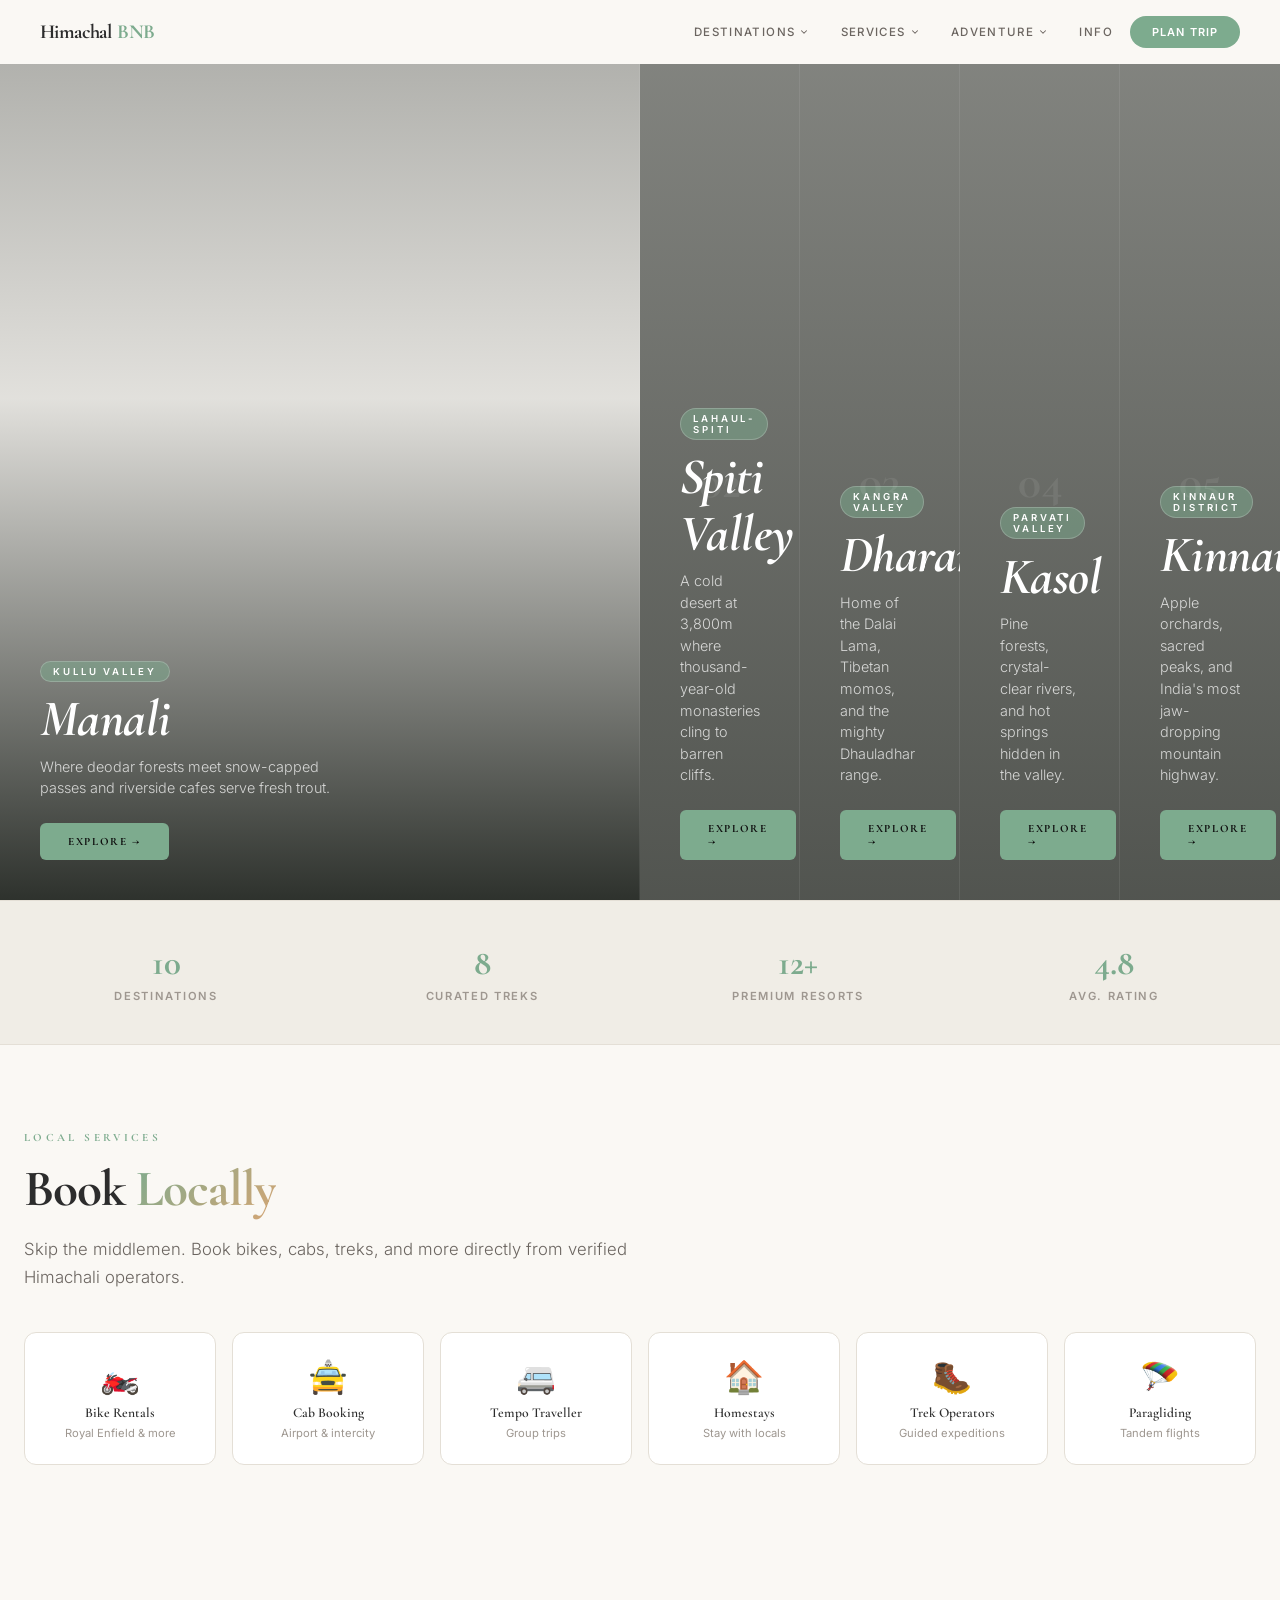
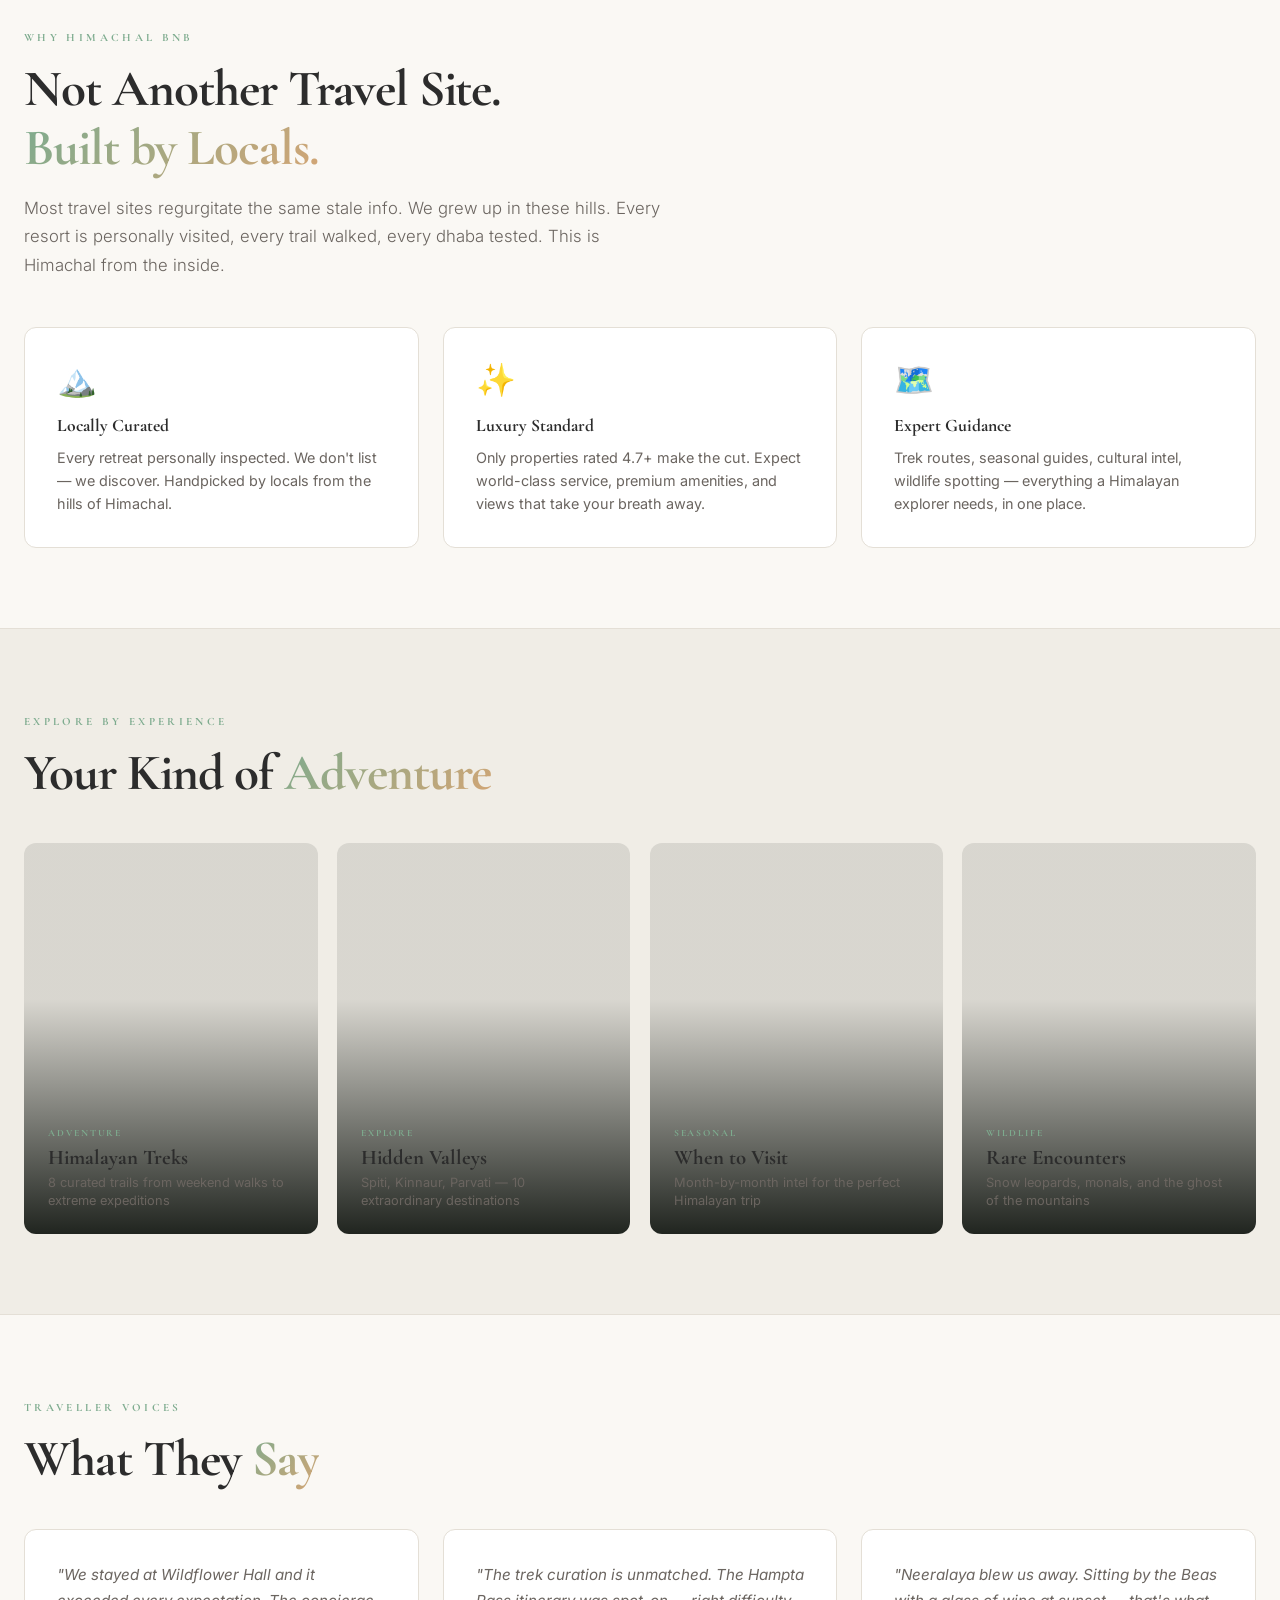
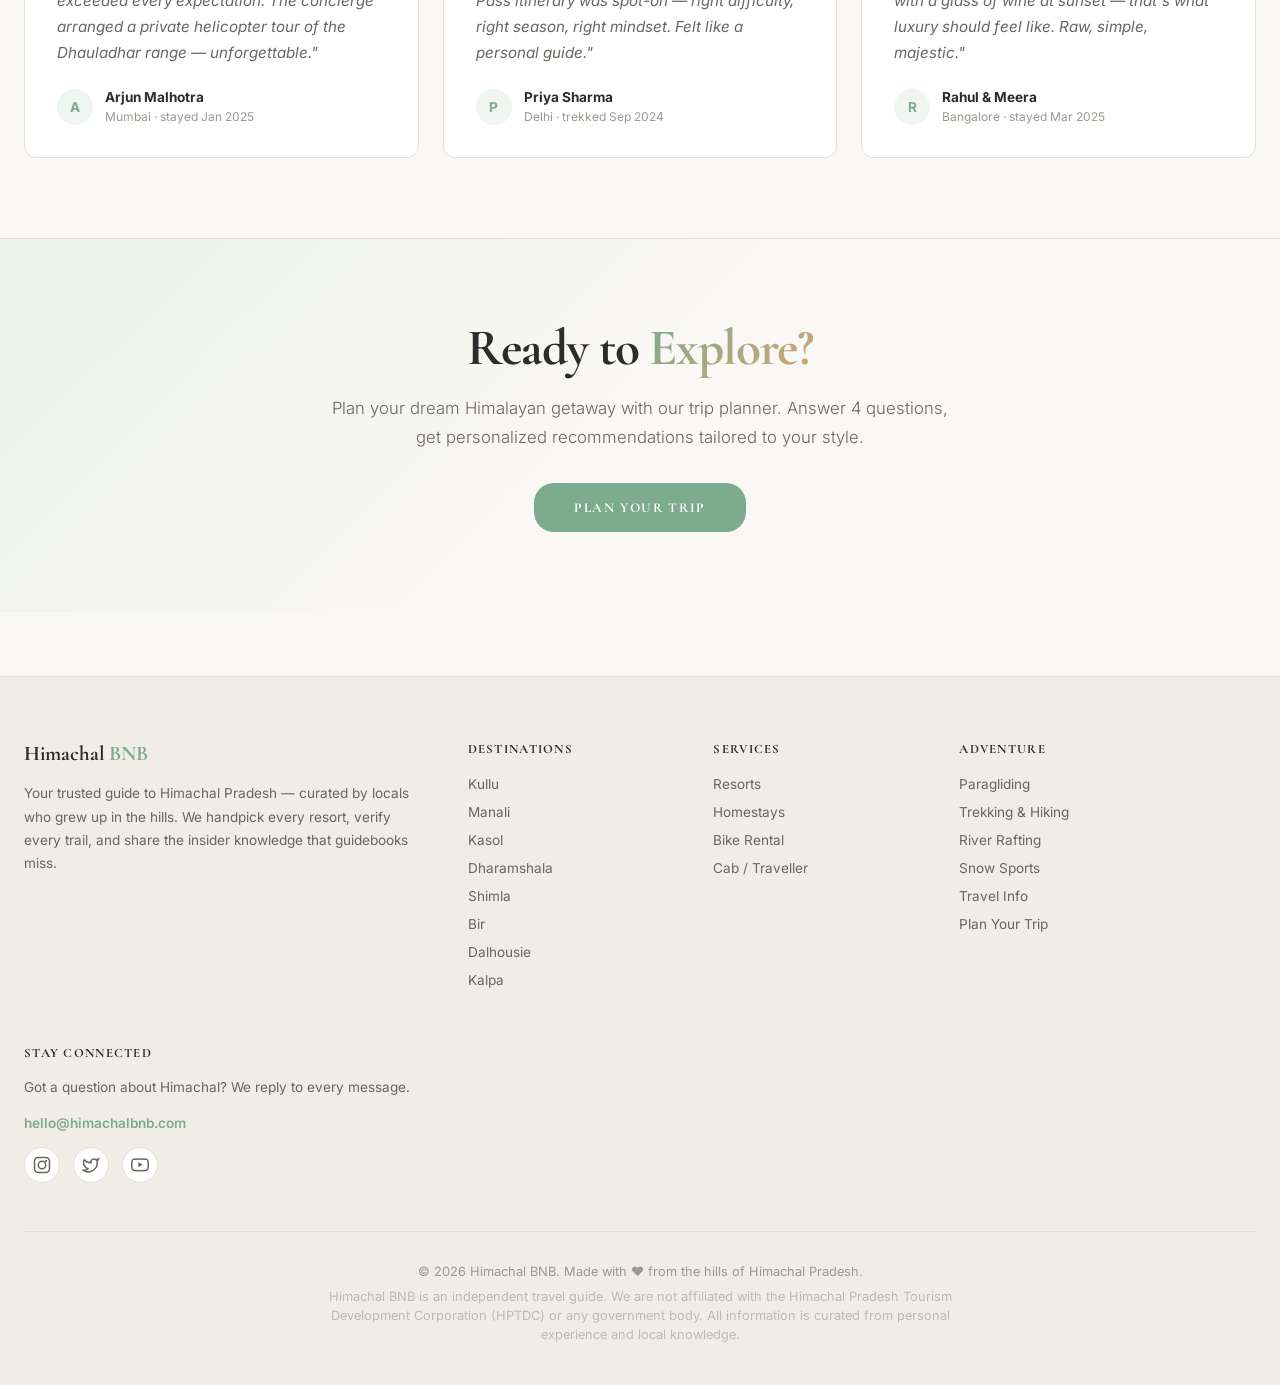
==== commit d1d78a83: "Individual destination pages with booking-first layout and green pastel design Each destination card" ====
--- a/index.html
+++ b/index.html
@@ -29,7 +29,7 @@
           <span class="hero-panel-label">Kullu Valley</span>
           <h2 class="hero-panel-title">Manali</h2>
           <p class="hero-panel-tagline">Where deodar forests meet snow-capped passes and riverside cafes serve fresh trout.</p>
-          <a href="destinations.html" class="hero-panel-btn">Explore →</a>
+          <a href="destination.html?id=manali" class="hero-panel-btn">Explore →</a>
         </div>
         <span class="hero-panel-number">01</span>
       </div>
@@ -39,7 +39,7 @@
           <span class="hero-panel-label">Lahaul-Spiti</span>
           <h2 class="hero-panel-title">Spiti Valley</h2>
           <p class="hero-panel-tagline">A cold desert at 3,800m where thousand-year-old monasteries cling to barren cliffs.</p>
-          <a href="destinations.html" class="hero-panel-btn">Explore →</a>
+          <a href="destination.html?id=spiti" class="hero-panel-btn">Explore →</a>
         </div>
         <span class="hero-panel-number">02</span>
       </div>
@@ -49,7 +49,7 @@
           <span class="hero-panel-label">Kangra Valley</span>
           <h2 class="hero-panel-title">Dharamshala</h2>
           <p class="hero-panel-tagline">Home of the Dalai Lama, Tibetan momos, and the mighty Dhauladhar range.</p>
-          <a href="destinations.html" class="hero-panel-btn">Explore →</a>
+          <a href="destination.html?id=dharamshala" class="hero-panel-btn">Explore →</a>
         </div>
         <span class="hero-panel-number">03</span>
       </div>
@@ -59,7 +59,7 @@
           <span class="hero-panel-label">Parvati Valley</span>
           <h2 class="hero-panel-title">Kasol</h2>
           <p class="hero-panel-tagline">Pine forests, crystal-clear rivers, and hot springs hidden in the valley.</p>
-          <a href="destinations.html" class="hero-panel-btn">Explore →</a>
+          <a href="destination.html?id=kasol" class="hero-panel-btn">Explore →</a>
         </div>
         <span class="hero-panel-number">04</span>
       </div>
@@ -69,7 +69,7 @@
           <span class="hero-panel-label">Kinnaur District</span>
           <h2 class="hero-panel-title">Kinnaur</h2>
           <p class="hero-panel-tagline">Apple orchards, sacred peaks, and India's most jaw-dropping mountain highway.</p>
-          <a href="destinations.html" class="hero-panel-btn">Explore →</a>
+          <a href="destination.html?id=kinnaur" class="hero-panel-btn">Explore →</a>
         </div>
         <span class="hero-panel-number">05</span>
       </div>
--- a/css/styles.css
+++ b/css/styles.css
@@ -81,6 +81,11 @@
 .dropdown-link { display: flex; align-items: center; gap: 10px; padding: 12px 16px; font-size: 13px; font-weight: 500; color: var(--text-secondary); border-radius: var(--radius-sm); transition: all 0.2s var(--ease); }
 .dropdown-link:hover { color: var(--text-primary); background: var(--bg-card-hover); transform: translateX(4px); }
 .dropdown-link.active { color: var(--accent); }
+.dropdown-divider { height: 1px; background: var(--border); margin: 6px 12px; }
+.dropdown-view-all { font-size: 11.5px; text-transform: uppercase; letter-spacing: 0.08em; color: var(--accent); font-weight: 600; }
+.dropdown-view-all:hover { color: var(--accent-hover); }
+.nav-dropdown-menu { left: 50%; right: auto; transform: translateX(-50%) translateY(-12px) scale(0.97); }
+.nav-dropdown.open .nav-dropdown-menu { transform: translateX(-50%) translateY(0) scale(1); }
 
 /* Hamburger — animated */
 .nav-hamburger { display: none; flex-direction: column; gap: 5px; background: none; border: none; cursor: pointer; padding: 6px; border-radius: 6px; transition: background 0.2s; }
@@ -229,7 +234,7 @@
 .filter-btn.active { background: var(--accent-subtle); border-color: var(--accent); color: var(--accent); }
 
 .dest-grid { display: grid; grid-template-columns: repeat(auto-fill, minmax(280px, 1fr)); gap: 1.5rem; }
-.dest-card { position: relative; aspect-ratio: 3/4; border-radius: var(--radius); overflow: hidden; cursor: pointer; background-size: cover; background-position: center; display: flex; flex-direction: column; justify-content: flex-end; padding: 1.5rem; border: 1px solid var(--border); transition: all 0.3s var(--ease); animation: fadeInUp 0.5s var(--ease) both; }
+.dest-card { position: relative; aspect-ratio: 3/4; border-radius: var(--radius); overflow: hidden; cursor: pointer; background-size: cover; background-position: center; display: flex; flex-direction: column; justify-content: flex-end; padding: 1.5rem; border: 1px solid var(--border); transition: all 0.3s var(--ease); animation: fadeInUp 0.5s var(--ease) both; text-decoration: none; color: inherit; }
 .dest-card::before { content: ''; position: absolute; inset: 0; background: linear-gradient(to top, rgba(10,15,10,0.9) 0%, rgba(10,15,10,0.1) 60%); z-index: 0; transition: background 0.3s; }
 .dest-card:hover { transform: translateY(-6px); box-shadow: 0 20px 40px rgba(0,0,0,0.4); border-color: var(--border-hover); }
 .dest-card:hover::before { background: linear-gradient(to top, rgba(10,15,10,0.95) 0%, rgba(10,15,10,0.15) 50%); }
@@ -503,8 +508,10 @@
   .nav-link:last-child { border-bottom: none; }
   .nav-cta { margin-top: 0.5rem; text-align: center; display: block; padding: 14px; }
   .nav-dropdown { width: 100%; }
-  .nav-dropdown-menu { position: static; opacity: 1; visibility: visible; transform: none; background: transparent; border: none; padding: 0 0 0 1rem; max-height: 0; overflow: hidden; box-shadow: none; }
-  .nav-dropdown.open .nav-dropdown-menu { max-height: 300px; }
+  .nav-dropdown-menu { position: static; opacity: 1; visibility: visible; transform: none !important; background: transparent; border: none; padding: 0 0 0 1rem; max-height: 0; overflow: hidden; box-shadow: none; left: auto; }
+  .nav-dropdown.open .nav-dropdown-menu { max-height: 500px; }
+  .dropdown-divider { display: none; }
+  .nav-dropdown-trigger { display: flex; justify-content: space-between; align-items: center; }
   .nav-hamburger { display: flex; }
 
   .hero-panels { display: grid; grid-template-columns: repeat(2, 1fr); gap: 12px; padding: 16px; height: auto; min-height: auto; }
@@ -544,3 +551,137 @@
   .culture-tab { padding: 8px 14px; font-size: 0.75rem; }
   .service-strip { grid-template-columns: repeat(2, 1fr); }
 }
+
+/* ═══════════════════════════════════════════════════════════════
+   DESTINATION PAGE — Green Pastel Modern Design
+   ═══════════════════════════════════════════════════════════════ */
+
+/* Hero */
+.dp-hero { position: relative; height: 65vh; min-height: 420px; background-size: cover; background-position: center; display: flex; align-items: flex-end; }
+.dp-hero-overlay { position: absolute; inset: 0; background: linear-gradient(to top, rgba(15,30,20,0.85) 0%, rgba(15,30,20,0.3) 50%, rgba(15,30,20,0.1) 100%); }
+.dp-hero-content { position: relative; z-index: 2; padding: 3rem 40px 3.5rem; max-width: 1320px; margin: 0 auto; width: 100%; }
+.dp-hero-icon { font-size: 3rem; display: block; margin-bottom: 0.5rem; filter: drop-shadow(0 4px 12px rgba(0,0,0,0.3)); }
+.dp-hero-title { font-family: var(--font-heading); font-size: clamp(2.5rem, 8vw, 4.5rem); font-weight: 700; color: #fff; line-height: 1.1; margin: 0; letter-spacing: -0.02em; }
+.dp-hero-tagline { font-family: var(--font-heading); font-size: clamp(1.1rem, 3vw, 1.5rem); font-weight: 400; font-style: italic; color: rgba(255,255,255,0.85); margin: 0.5rem 0 1.2rem; }
+.dp-hero-badges { display: flex; flex-wrap: wrap; gap: 0.6rem; }
+.dp-badge { background: rgba(255,255,255,0.15); backdrop-filter: blur(8px); border: 1px solid rgba(255,255,255,0.2); padding: 6px 14px; border-radius: 20px; font-size: 12px; font-weight: 600; color: #fff; letter-spacing: 0.03em; }
+
+/* Section Headings */
+.dp-section-heading { font-family: var(--font-heading); font-size: clamp(1.6rem, 4vw, 2.4rem); font-weight: 700; color: var(--text-primary); margin: 0 0 0.4rem; }
+.dp-section-sub { font-size: 15px; color: var(--text-secondary); margin: 0 0 2rem; max-width: 600px; }
+
+/* Booking Strip */
+.dp-booking-strip { background: linear-gradient(135deg, #e8f5e9 0%, #f1f8e9 50%, #e0f2f1 100%); padding: 3.5rem 0; border-bottom: 1px solid #c8e6c9; }
+.dp-booking-grid { display: grid; grid-template-columns: repeat(auto-fill, minmax(320px, 1fr)); gap: 1.2rem; }
+.dp-booking-card { background: #fff; border: 1px solid #c8e6c9; border-radius: 16px; padding: 1.5rem; transition: all 0.3s var(--ease); box-shadow: 0 2px 8px rgba(46,125,50,0.06); }
+.dp-booking-card:hover { transform: translateY(-4px); box-shadow: 0 8px 24px rgba(46,125,50,0.12); border-color: #81c784; }
+.dp-booking-header { display: flex; align-items: center; gap: 12px; margin-bottom: 0.8rem; }
+.dp-booking-icon { font-size: 2rem; }
+.dp-booking-name { font-family: var(--font-heading); font-size: 1.1rem; font-weight: 700; color: #1b5e20; margin: 0; }
+.dp-booking-area { font-size: 12px; color: #558b2f; font-weight: 500; }
+.dp-booking-desc { font-size: 14px; color: #455a64; line-height: 1.6; margin: 0 0 0.8rem; }
+.dp-booking-price { font-size: 15px; color: #2e7d32; font-weight: 700; margin-bottom: 1rem; }
+.dp-booking-actions { display: flex; gap: 0.6rem; flex-wrap: wrap; }
+.dp-booking-empty { text-align: center; padding: 2rem; grid-column: 1 / -1; }
+.dp-booking-empty p { color: var(--text-secondary); font-size: 15px; }
+
+/* Buttons */
+.dp-btn { display: inline-flex; align-items: center; gap: 6px; padding: 10px 20px; border-radius: 10px; font-size: 13px; font-weight: 700; text-decoration: none; transition: all 0.25s var(--ease); cursor: pointer; border: none; text-transform: uppercase; letter-spacing: 0.06em; }
+.dp-btn-whatsapp { background: #25d366; color: #fff; }
+.dp-btn-whatsapp:hover { background: #1da851; transform: translateY(-2px); box-shadow: 0 4px 16px rgba(37,211,102,0.35); }
+.dp-btn-call { background: #e8f5e9; color: #2e7d32; border: 1px solid #a5d6a7; }
+.dp-btn-call:hover { background: #c8e6c9; }
+.dp-btn-outline { background: transparent; color: #fff; border: 1.5px solid rgba(255,255,255,0.5); }
+.dp-btn-outline:hover { background: rgba(255,255,255,0.15); border-color: #fff; }
+
+/* Adventure Activities */
+.dp-adventures { padding: 3.5rem 0; background: var(--bg); }
+.dp-adventure-grid { display: grid; grid-template-columns: repeat(auto-fill, minmax(340px, 1fr)); gap: 1rem; }
+.dp-adventure-card { display: flex; align-items: center; gap: 1rem; background: var(--bg-card); border: 1px solid var(--border); border-radius: 14px; padding: 1.2rem 1.5rem; transition: all 0.3s var(--ease); }
+.dp-adventure-card:hover { border-color: #81c784; box-shadow: 0 4px 16px rgba(46,125,50,0.08); }
+.dp-adventure-icon { font-size: 2.2rem; flex-shrink: 0; }
+.dp-adventure-body { flex: 1; }
+.dp-adventure-body h3 { font-family: var(--font-heading); font-size: 1rem; font-weight: 700; margin: 0 0 0.3rem; }
+.dp-adventure-body p { font-size: 13px; color: var(--text-secondary); line-height: 1.5; margin: 0 0 0.5rem; }
+
+/* Nearby Treks */
+.dp-treks { padding: 3.5rem 0; background: linear-gradient(135deg, #f1f8e9 0%, #e8f5e9 100%); }
+.dp-trek-grid { display: grid; grid-template-columns: repeat(auto-fill, minmax(340px, 1fr)); gap: 1.2rem; }
+.dp-trek-card { position: relative; border-radius: 16px; overflow: hidden; min-height: 300px; background-size: cover; background-position: center; }
+.dp-trek-overlay { position: absolute; inset: 0; background: linear-gradient(to top, rgba(10,20,15,0.9) 0%, rgba(10,20,15,0.2) 60%); }
+.dp-trek-content { position: relative; z-index: 2; padding: 1.5rem; display: flex; flex-direction: column; justify-content: flex-end; height: 100%; color: #fff; }
+.dp-trek-content h3 { font-family: var(--font-heading); font-size: 1.3rem; font-weight: 700; margin: 0.5rem 0 0.4rem; }
+.dp-trek-meta { display: flex; gap: 1rem; font-size: 12px; font-weight: 600; opacity: 0.85; margin-bottom: 0.5rem; }
+.dp-trek-content p { font-size: 13px; opacity: 0.8; line-height: 1.5; margin: 0; }
+
+/* Resorts */
+.dp-resorts { padding: 3.5rem 0; background: var(--bg); }
+.dp-resort-grid { display: grid; grid-template-columns: repeat(auto-fill, minmax(340px, 1fr)); gap: 1.2rem; }
+.dp-resort-card { background: var(--bg-card); border: 1px solid var(--border); border-radius: 16px; overflow: hidden; transition: all 0.3s var(--ease); }
+.dp-resort-card:hover { transform: translateY(-4px); box-shadow: var(--shadow-lg); }
+.dp-resort-img { height: 200px; background-size: cover; background-position: center; }
+.dp-resort-body { padding: 1.2rem 1.5rem; }
+.dp-resort-body h3 { font-family: var(--font-heading); font-size: 1.15rem; font-weight: 700; margin: 0 0 0.2rem; }
+.dp-resort-loc { font-size: 12px; color: var(--text-secondary); font-weight: 500; }
+.dp-resort-body p { font-size: 13px; color: var(--text-secondary); line-height: 1.5; margin: 0.6rem 0; }
+.dp-resort-meta { display: flex; justify-content: space-between; align-items: center; margin-bottom: 0.6rem; }
+.dp-resort-price { font-size: 15px; font-weight: 700; color: #2e7d32; }
+.dp-resort-rating { font-size: 14px; font-weight: 700; color: #f9a825; }
+.dp-resort-features { display: flex; flex-wrap: wrap; gap: 0.4rem; }
+.dp-feature-tag { background: #e8f5e9; color: #2e7d32; padding: 4px 10px; border-radius: 6px; font-size: 11px; font-weight: 600; }
+
+/* Info Box */
+.dp-info-box { padding: 3.5rem 0; background: linear-gradient(135deg, #e0f2f1 0%, #e8f5e9 50%, #f1f8e9 100%); }
+.dp-info-card { background: #fff; border: 1px solid #c8e6c9; border-radius: 20px; padding: 2rem; box-shadow: 0 4px 20px rgba(46,125,50,0.06); }
+.dp-info-grid { display: grid; grid-template-columns: repeat(auto-fit, minmax(160px, 1fr)); gap: 1rem; margin-bottom: 1.5rem; padding-bottom: 1.5rem; border-bottom: 1px solid #e8f5e9; }
+.dp-info-item { text-align: center; }
+.dp-info-label { font-size: 11px; text-transform: uppercase; letter-spacing: 0.1em; color: #558b2f; font-weight: 700; margin-bottom: 4px; }
+.dp-info-value { font-size: 15px; font-weight: 700; color: var(--text-primary); }
+.dp-detail-desc { font-size: 15px; line-height: 1.7; color: var(--text-secondary); margin-bottom: 1.5rem; }
+
+/* Collapsible */
+.dp-collapsible { border-top: 1px solid #e8f5e9; }
+.dp-collapsible-trigger { display: flex; align-items: center; justify-content: space-between; width: 100%; background: none; border: none; padding: 1.2rem 0; font-family: var(--font-heading); font-size: 1.1rem; font-weight: 700; color: var(--text-primary); cursor: pointer; transition: color 0.2s; }
+.dp-collapsible-trigger:hover { color: #2e7d32; }
+.dp-collapsible-trigger::after { content: '+'; font-size: 1.4rem; font-weight: 300; color: #81c784; transition: transform 0.3s var(--ease); }
+.dp-collapsible.open .dp-collapsible-trigger::after { content: '−'; }
+.dp-collapsible-content { max-height: 0; overflow: hidden; transition: max-height 0.4s var(--ease); }
+.dp-collapsible.open .dp-collapsible-content { padding-bottom: 1rem; }
+
+.dp-list { list-style: none; padding: 0; margin: 0.5rem 0 1rem; }
+.dp-list li { position: relative; padding: 0.5rem 0 0.5rem 1.5rem; font-size: 14px; color: var(--text-secondary); line-height: 1.6; border-bottom: 1px solid #f1f8e9; }
+.dp-list li:last-child { border-bottom: none; }
+.dp-list li::before { content: '→'; position: absolute; left: 0; color: #66bb6a; font-weight: 700; }
+
+.dp-list h4, .dp-collapsible-content h4 { font-family: var(--font-heading); font-size: 0.95rem; font-weight: 700; color: #2e7d32; margin: 1.2rem 0 0.4rem; text-transform: uppercase; letter-spacing: 0.06em; }
+
+.dp-budget-grid { display: grid; grid-template-columns: repeat(3, 1fr); gap: 1rem; }
+.dp-budget-tier { text-align: center; padding: 1rem; background: #f1f8e9; border-radius: 12px; border: 1px solid #c8e6c9; }
+.dp-budget-label { display: block; font-size: 11px; text-transform: uppercase; letter-spacing: 0.1em; color: #558b2f; font-weight: 700; margin-bottom: 4px; }
+.dp-budget-value { font-size: 15px; font-weight: 700; color: #1b5e20; }
+
+.dp-practical-grid { display: grid; grid-template-columns: repeat(auto-fit, minmax(250px, 1fr)); gap: 1.5rem; }
+.dp-practical-grid strong { color: #2e7d32; font-size: 13px; text-transform: uppercase; letter-spacing: 0.06em; }
+.dp-practical-grid p { font-size: 14px; color: var(--text-secondary); line-height: 1.6; margin: 0.3rem 0 0; }
+
+/* CTA */
+.dp-cta { padding: 4rem 0; background: linear-gradient(135deg, #1b5e20, #2e7d32, #43a047); }
+.dp-cta .dp-section-heading { color: #fff; }
+.dp-cta .dp-section-sub { color: rgba(255,255,255,0.8); margin: 0 auto 2rem; }
+
+/* Destination page responsive */
+@media (max-width: 768px) {
+  .dp-hero { height: 50vh; min-height: 350px; }
+  .dp-hero-content { padding: 2rem 20px 2.5rem; }
+  .dp-booking-grid, .dp-adventure-grid, .dp-trek-grid, .dp-resort-grid { grid-template-columns: 1fr; }
+  .dp-budget-grid { grid-template-columns: 1fr; }
+  .dp-info-grid { grid-template-columns: repeat(2, 1fr); }
+  .dp-adventure-card { flex-direction: column; align-items: flex-start; }
+}
+
+@media (max-width: 480px) {
+  .dp-hero-title { font-size: 2rem; }
+  .dp-hero-badges { gap: 0.4rem; }
+  .dp-badge { font-size: 11px; padding: 4px 10px; }
+  .dp-info-grid { grid-template-columns: 1fr 1fr; }
+}
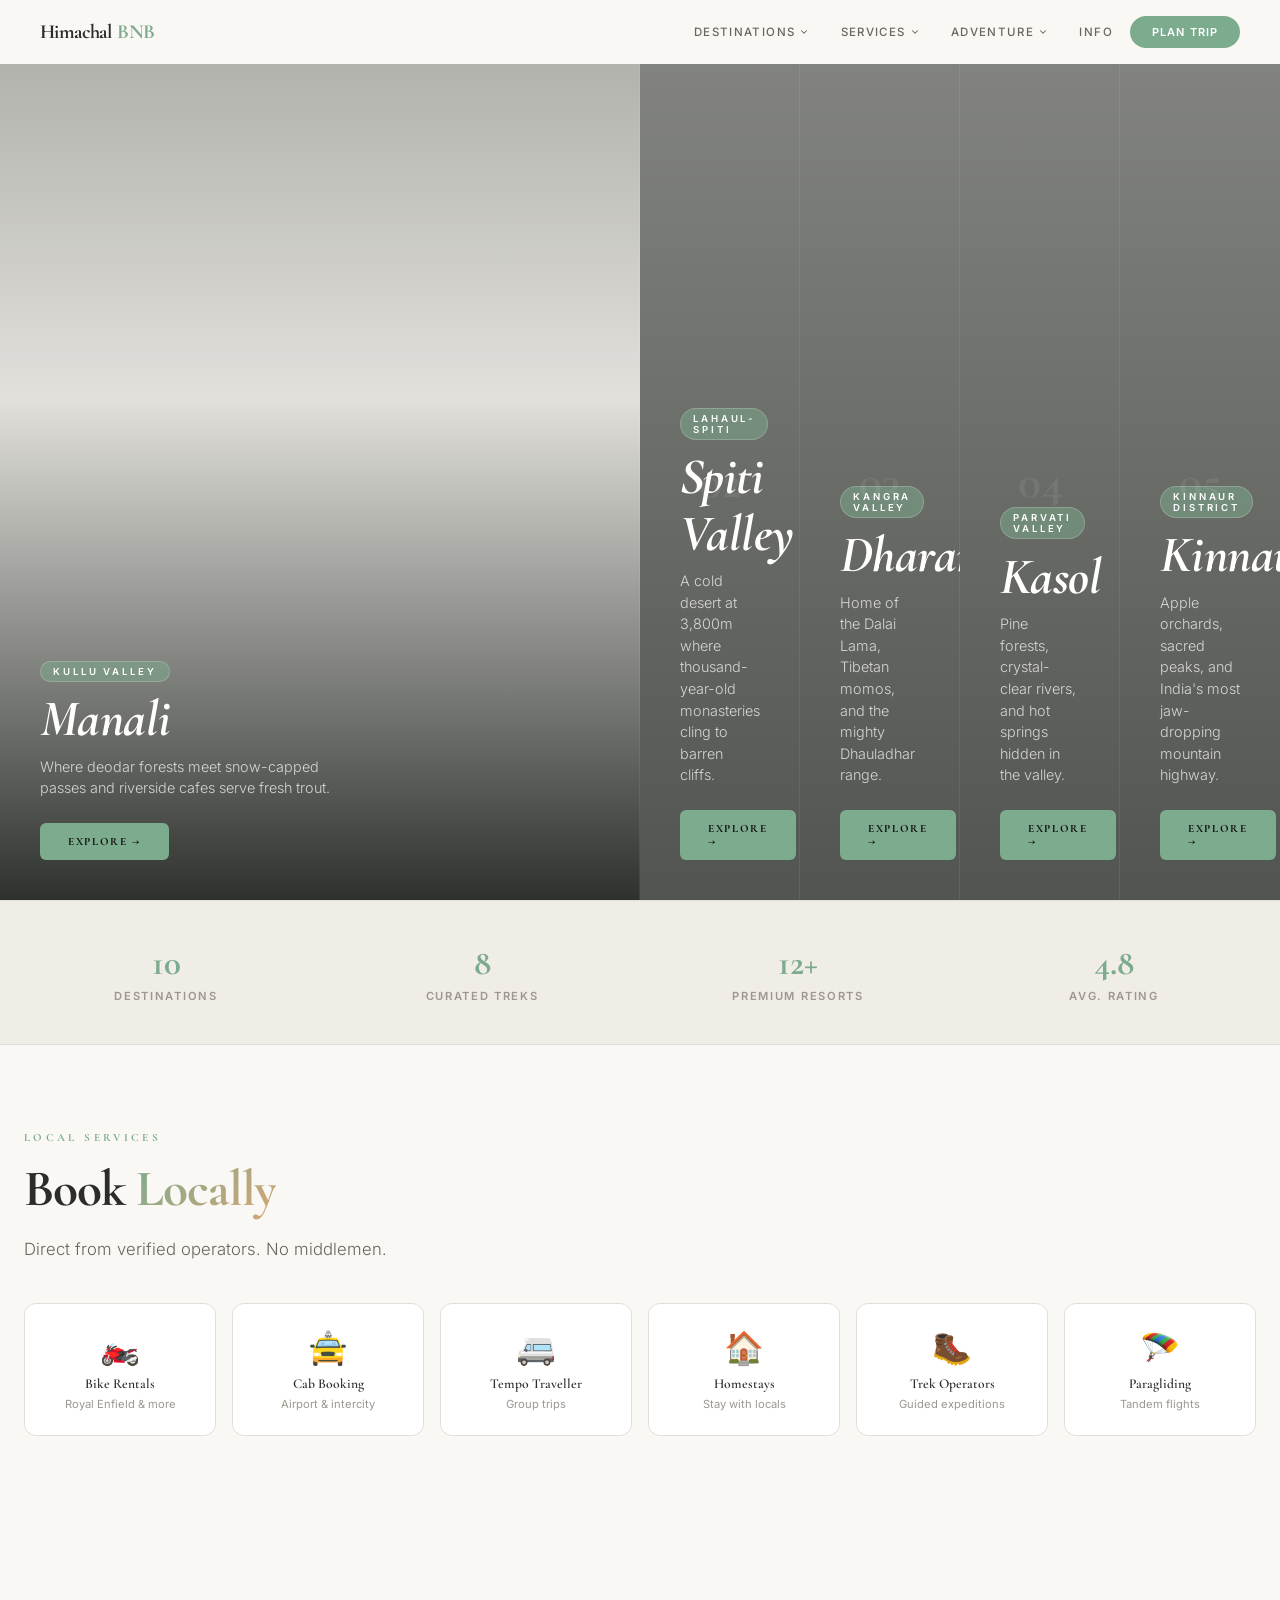
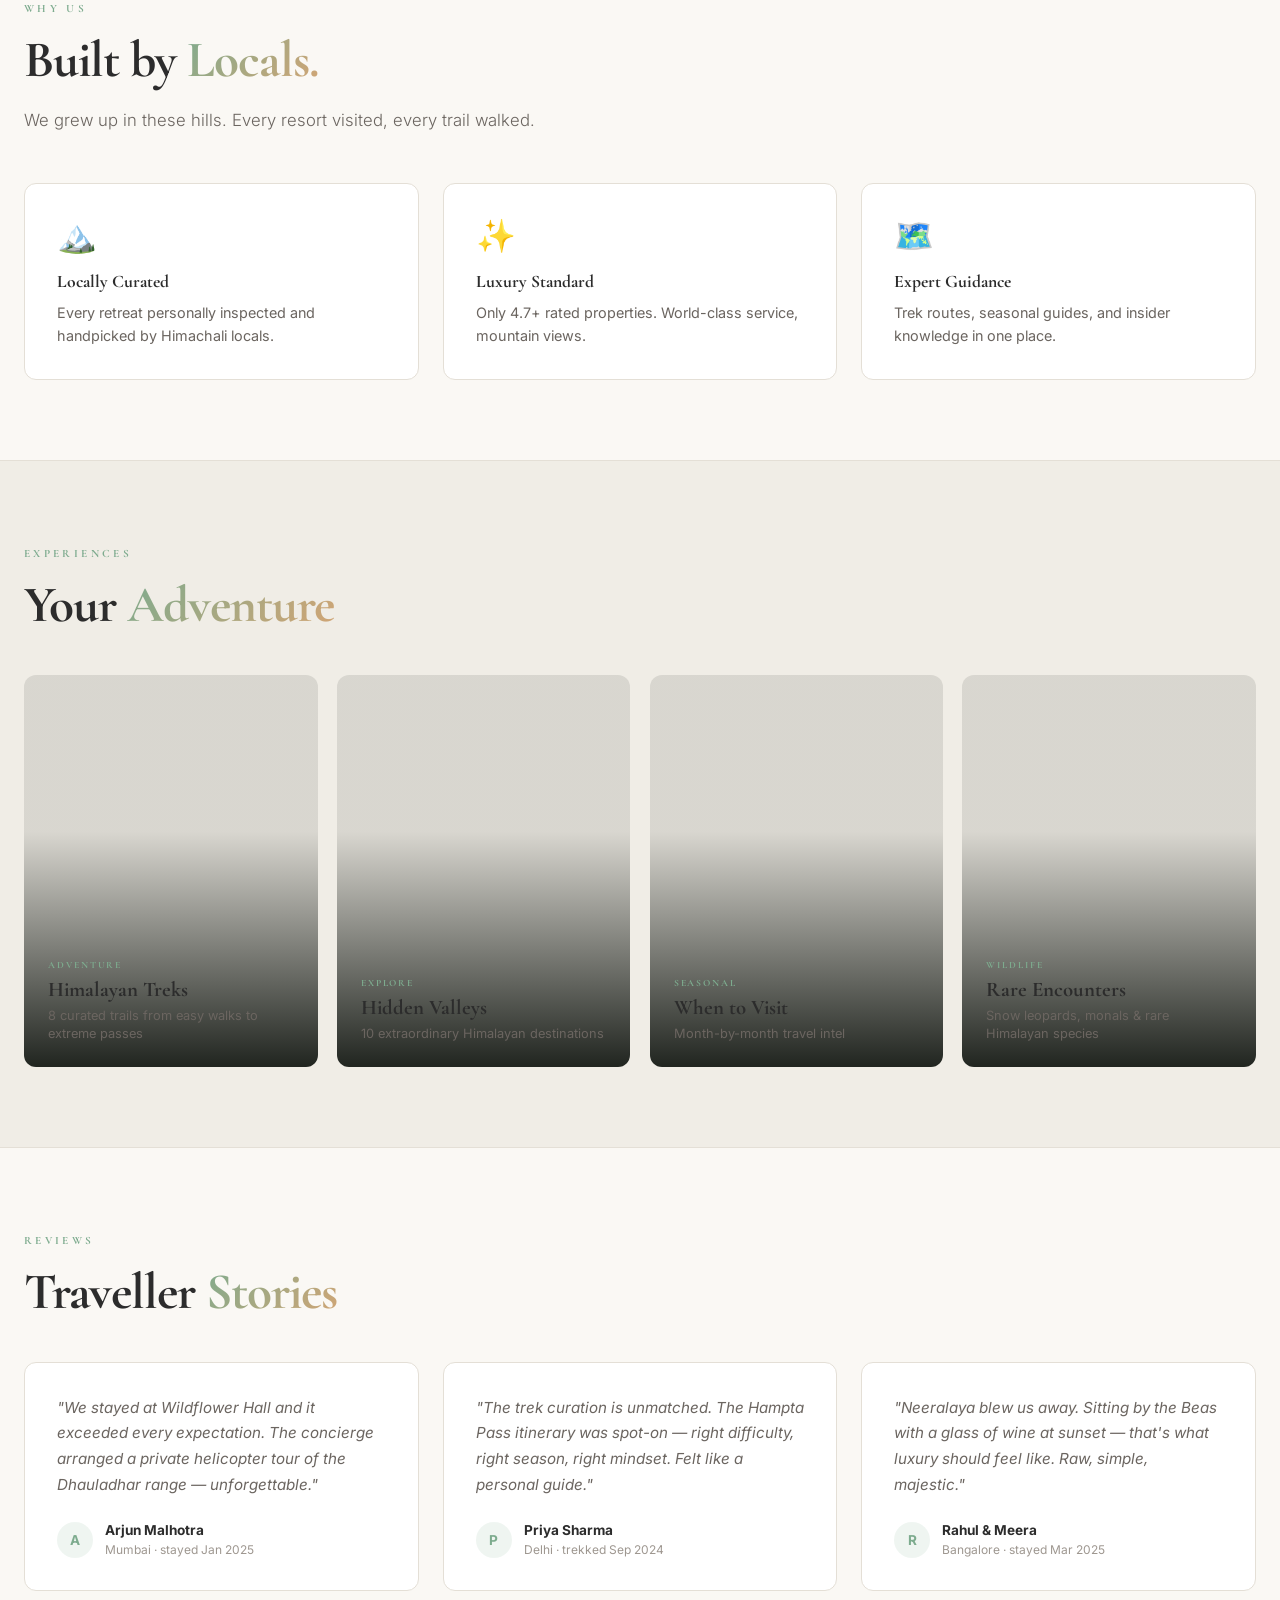
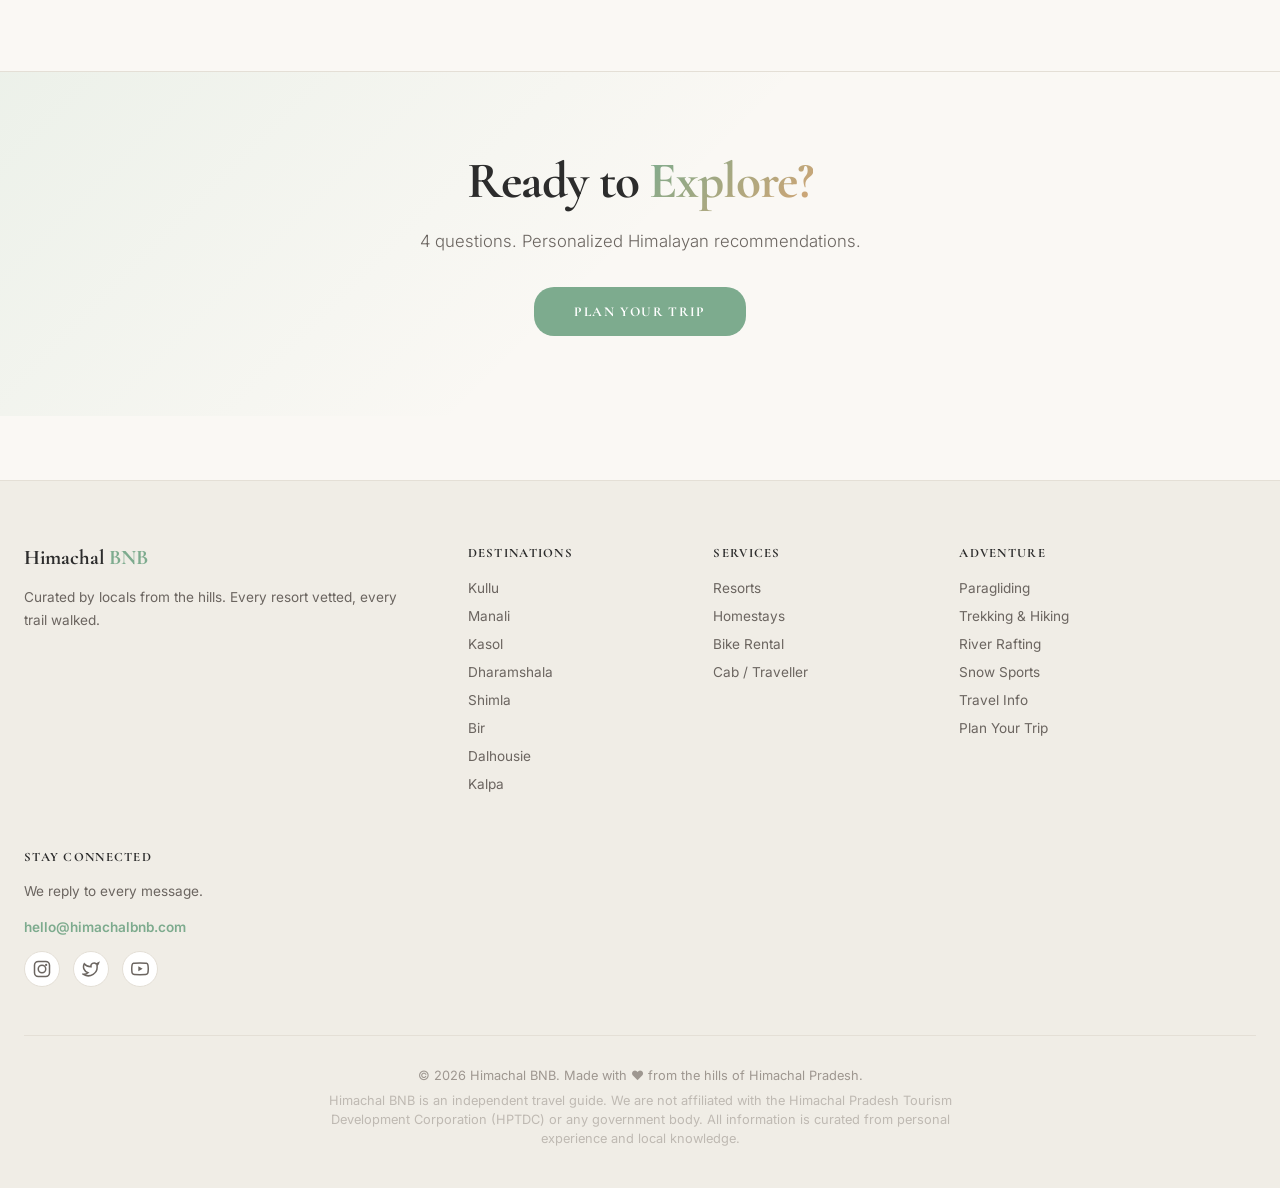
==== commit c6cb4d9c: "Dedicated pages for every nav item, trimmed text, visual-first design - Every navbar dropdown item n" ====
--- a/index.html
+++ b/index.html
@@ -90,7 +90,7 @@
       <div class="container">
         <span class="section-label">Local Services</span>
         <h2 class="section-title">Book <span class="text-gradient">Locally</span></h2>
-        <p class="section-desc">Skip the middlemen. Book bikes, cabs, treks, and more directly from verified Himachali operators.</p>
+        <p class="section-desc">Direct from verified operators. No middlemen.</p>
         <div class="service-strip">
           <a href="services.html#bikes" class="service-strip-card">
             <span class="service-icon">🏍️</span>
@@ -129,24 +129,24 @@
     <!-- WHY US -->
     <section class="section" aria-label="Why Himachal BNB">
       <div class="container">
-        <span class="section-label">Why Himachal BNB</span>
-        <h2 class="section-title">Not Another Travel Site.<br><span class="text-gradient">Built by Locals.</span></h2>
-        <p class="section-desc">Most travel sites regurgitate the same stale info. We grew up in these hills. Every resort is personally visited, every trail walked, every dhaba tested. This is Himachal from the inside.</p>
+        <span class="section-label">Why Us</span>
+        <h2 class="section-title">Built by <span class="text-gradient">Locals.</span></h2>
+        <p class="section-desc">We grew up in these hills. Every resort visited, every trail walked.</p>
         <div class="features-grid">
           <div class="feature-card">
             <span class="feature-icon">🏔️</span>
             <h3>Locally Curated</h3>
-            <p>Every retreat personally inspected. We don't list — we discover. Handpicked by locals from the hills of Himachal.</p>
+            <p>Every retreat personally inspected and handpicked by Himachali locals.</p>
           </div>
           <div class="feature-card">
             <span class="feature-icon">✨</span>
             <h3>Luxury Standard</h3>
-            <p>Only properties rated 4.7+ make the cut. Expect world-class service, premium amenities, and views that take your breath away.</p>
+            <p>Only 4.7+ rated properties. World-class service, mountain views.</p>
           </div>
           <div class="feature-card">
             <span class="feature-icon">🗺️</span>
             <h3>Expert Guidance</h3>
-            <p>Trek routes, seasonal guides, cultural intel, wildlife spotting — everything a Himalayan explorer needs, in one place.</p>
+            <p>Trek routes, seasonal guides, and insider knowledge in one place.</p>
           </div>
         </div>
       </div>
@@ -155,15 +155,15 @@
     <!-- EXPERIENCES -->
     <section class="section section-dark" aria-label="Explore by Experience">
       <div class="container">
-        <span class="section-label">Explore by Experience</span>
-        <h2 class="section-title">Your Kind of <span class="text-gradient">Adventure</span></h2>
+        <span class="section-label">Experiences</span>
+        <h2 class="section-title">Your <span class="text-gradient">Adventure</span></h2>
         <div class="experience-grid">
           <a href="treks.html" class="exp-card" style="background-image: url('https://images.unsplash.com/photo-1626714486580-08709e99a341?w=800&auto=format&fit=crop');">
             <div class="exp-overlay"></div>
             <div class="exp-content">
               <span class="exp-tag">Adventure</span>
               <h3>Himalayan Treks</h3>
-              <p>8 curated trails from weekend walks to extreme expeditions</p>
+              <p>8 curated trails from easy walks to extreme passes</p>
             </div>
           </a>
           <a href="destinations.html" class="exp-card" style="background-image: url('https://images.unsplash.com/photo-1506905925346-21bda4d32df4?w=800&auto=format&fit=crop');">
@@ -171,7 +171,7 @@
             <div class="exp-content">
               <span class="exp-tag">Explore</span>
               <h3>Hidden Valleys</h3>
-              <p>Spiti, Kinnaur, Parvati — 10 extraordinary destinations</p>
+              <p>10 extraordinary Himalayan destinations</p>
             </div>
           </a>
           <a href="seasons.html" class="exp-card" style="background-image: url('https://images.unsplash.com/photo-1464822759023-fed622ff2c3b?w=800&auto=format&fit=crop');">
@@ -179,7 +179,7 @@
             <div class="exp-content">
               <span class="exp-tag">Seasonal</span>
               <h3>When to Visit</h3>
-              <p>Month-by-month intel for the perfect Himalayan trip</p>
+              <p>Month-by-month travel intel</p>
             </div>
           </a>
           <a href="wildlife.html" class="exp-card" style="background-image: url('https://images.unsplash.com/photo-1513220556209-66c30ddde66f?w=800&auto=format&fit=crop');">
@@ -187,7 +187,7 @@
             <div class="exp-content">
               <span class="exp-tag">Wildlife</span>
               <h3>Rare Encounters</h3>
-              <p>Snow leopards, monals, and the ghost of the mountains</p>
+              <p>Snow leopards, monals & rare Himalayan species</p>
             </div>
           </a>
         </div>
@@ -197,8 +197,8 @@
     <!-- TESTIMONIALS -->
     <section class="section" aria-label="Traveller Reviews">
       <div class="container">
-        <span class="section-label">Traveller Voices</span>
-        <h2 class="section-title">What They <span class="text-gradient">Say</span></h2>
+        <span class="section-label">Reviews</span>
+        <h2 class="section-title">Traveller <span class="text-gradient">Stories</span></h2>
         <div class="testimonials-grid">
           <article class="testimonial-card">
             <p>"We stayed at Wildflower Hall and it exceeded every expectation. The concierge arranged a private helicopter tour of the Dhauladhar range — unforgettable."</p>
@@ -229,7 +229,7 @@
     <section class="section section-cta" aria-label="Plan Your Trip">
       <div class="container" style="text-align: center;">
         <h2 class="section-title">Ready to <span class="text-gradient">Explore?</span></h2>
-        <p class="section-desc" style="margin: 0 auto 2rem;">Plan your dream Himalayan getaway with our trip planner. Answer 4 questions, get personalized recommendations tailored to your style.</p>
+        <p class="section-desc" style="margin: 0 auto 2rem;">4 questions. Personalized Himalayan recommendations.</p>
         <a href="planner.html" class="btn btn-primary btn-lg">Plan Your Trip</a>
       </div>
     </section>
--- a/css/styles.css
+++ b/css/styles.css
@@ -685,3 +685,58 @@
   .dp-badge { font-size: 11px; padding: 4px 10px; }
   .dp-info-grid { grid-template-columns: 1fr 1fr; }
 }
+
+/* ═══════════════════════════════════════════════════════════════
+   SERVICE PAGE & ADVENTURE PAGE
+   ═══════════════════════════════════════════════════════════════ */
+
+/* Service / Adventure Hero — reuse dp-hero pattern */
+.sp-hero, .ap-hero { position: relative; height: 50vh; min-height: 360px; background-size: cover; background-position: center; display: flex; align-items: flex-end; }
+.sp-hero-overlay, .ap-hero-overlay { position: absolute; inset: 0; background: linear-gradient(to top, rgba(15,30,20,0.88) 0%, rgba(15,30,20,0.2) 60%); }
+.sp-hero-content, .ap-hero-content { position: relative; z-index: 2; padding: 2.5rem 40px 3rem; max-width: 1320px; margin: 0 auto; width: 100%; }
+.sp-hero-icon, .ap-hero-icon { font-size: 2.5rem; display: block; margin-bottom: 0.3rem; }
+.sp-hero-title, .ap-hero-title { font-family: var(--font-heading); font-size: clamp(2rem, 7vw, 3.5rem); font-weight: 700; color: #fff; margin: 0; }
+.sp-hero-tagline, .ap-hero-tagline { font-family: var(--font-heading); font-size: 1.2rem; font-style: italic; color: rgba(255,255,255,0.8); margin: 0.3rem 0 0; }
+
+/* Service Listings */
+.sp-listings { padding: 3rem 0; background: linear-gradient(135deg, #e8f5e9 0%, #f1f8e9 50%, #e0f2f1 100%); }
+.sp-grid { display: grid; grid-template-columns: repeat(auto-fill, minmax(340px, 1fr)); gap: 1.2rem; }
+.sp-card { background: #fff; border: 1px solid #c8e6c9; border-radius: 16px; padding: 1.5rem; transition: all 0.3s var(--ease); box-shadow: 0 2px 8px rgba(46,125,50,0.06); }
+.sp-card:hover { transform: translateY(-4px); box-shadow: 0 8px 24px rgba(46,125,50,0.12); border-color: #81c784; }
+.sp-card-header { display: flex; align-items: center; gap: 12px; margin-bottom: 0.8rem; }
+.sp-card-icon { font-size: 2rem; }
+.sp-card h3 { font-family: var(--font-heading); font-size: 1.1rem; font-weight: 700; color: #1b5e20; margin: 0; }
+.sp-card-loc { font-size: 12px; color: #558b2f; font-weight: 500; }
+.sp-card p { font-size: 14px; color: #455a64; line-height: 1.6; margin: 0 0 0.8rem; }
+.sp-card-footer { display: flex; justify-content: space-between; align-items: center; margin-bottom: 1rem; }
+.sp-card-price { font-size: 16px; font-weight: 700; color: #2e7d32; }
+.sp-card-rating { font-size: 14px; font-weight: 700; color: #f9a825; }
+.sp-card-actions { display: flex; gap: 0.6rem; flex-wrap: wrap; }
+.sp-card-tags { display: flex; flex-wrap: wrap; gap: 0.4rem; margin-top: 0.8rem; }
+
+/* Visual card variant (with image) */
+.sp-card-visual { padding: 0; overflow: hidden; }
+.sp-card-img { height: 200px; background-size: cover; background-position: center; }
+.sp-card-body { padding: 1.2rem 1.5rem; }
+.sp-card-body h3 { font-family: var(--font-heading); font-size: 1.15rem; font-weight: 700; color: #1b5e20; margin: 0 0 0.2rem; }
+.sp-card-body span { font-size: 12px; color: #558b2f; }
+.sp-card-body p { font-size: 13px; color: #455a64; line-height: 1.5; margin: 0.5rem 0; }
+
+/* Adventure page sections */
+.ap-operators { padding: 3rem 0; background: linear-gradient(135deg, #e8f5e9 0%, #f1f8e9 100%); }
+.ap-treks { padding: 3rem 0; background: var(--bg); }
+.ap-where { padding: 3rem 0; background: linear-gradient(135deg, #f1f8e9 0%, #e0f2f1 100%); }
+.ap-dest-grid { display: grid; grid-template-columns: repeat(auto-fill, minmax(260px, 1fr)); gap: 1.2rem; }
+.ap-dest-card { position: relative; height: 240px; border-radius: 16px; overflow: hidden; background-size: cover; background-position: center; text-decoration: none; display: block; transition: all 0.3s var(--ease); }
+.ap-dest-card:hover { transform: translateY(-4px); box-shadow: 0 12px 30px rgba(0,0,0,0.25); }
+.ap-dest-overlay { position: absolute; inset: 0; background: linear-gradient(to top, rgba(10,20,15,0.85) 0%, rgba(10,20,15,0.1) 60%); }
+.ap-dest-content { position: relative; z-index: 2; display: flex; flex-direction: column; justify-content: flex-end; height: 100%; padding: 1.2rem; color: #fff; }
+.ap-dest-icon { font-size: 1.8rem; margin-bottom: 0.3rem; }
+.ap-dest-content h3 { font-family: var(--font-heading); font-size: 1.3rem; font-weight: 700; margin: 0; }
+.ap-dest-content span { font-size: 12px; opacity: 0.8; }
+
+@media (max-width: 768px) {
+  .sp-hero, .ap-hero { height: 40vh; min-height: 280px; }
+  .sp-hero-content, .ap-hero-content { padding: 2rem 20px; }
+  .sp-grid, .ap-dest-grid { grid-template-columns: 1fr; }
+}
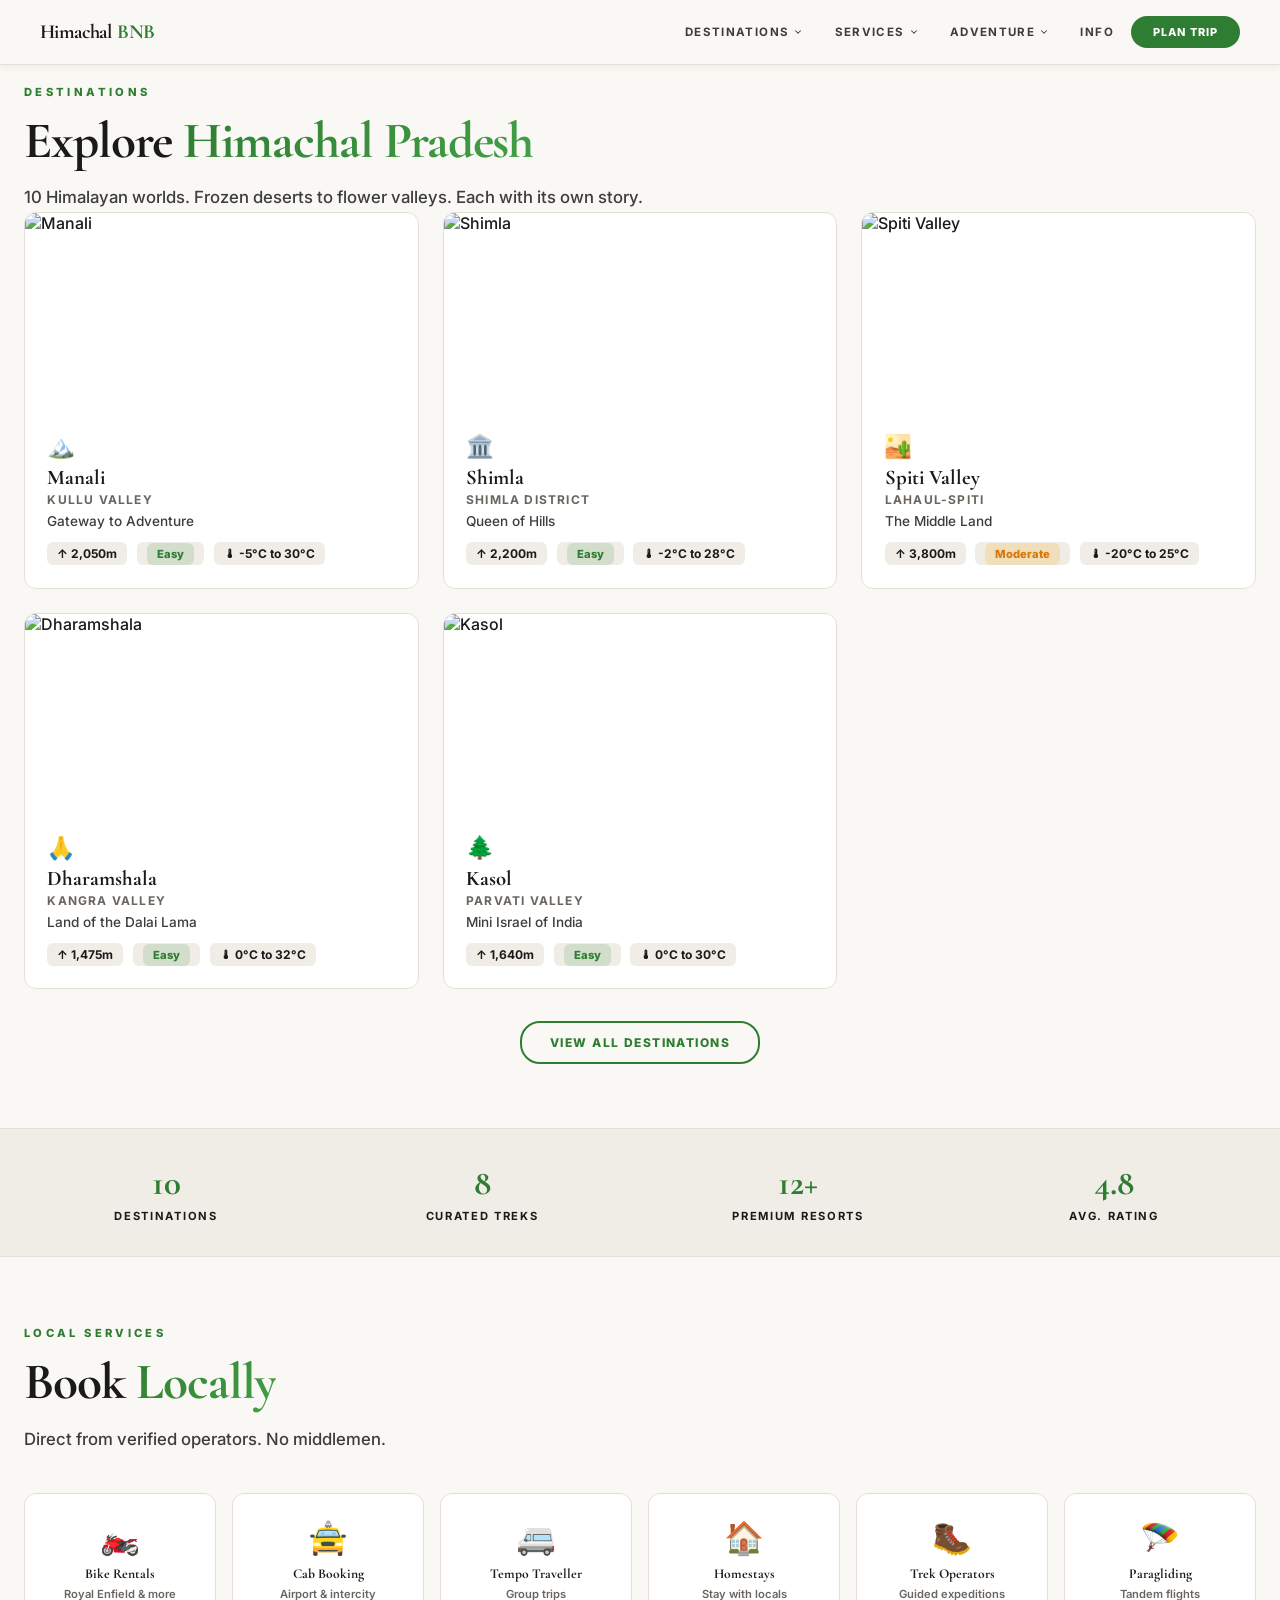
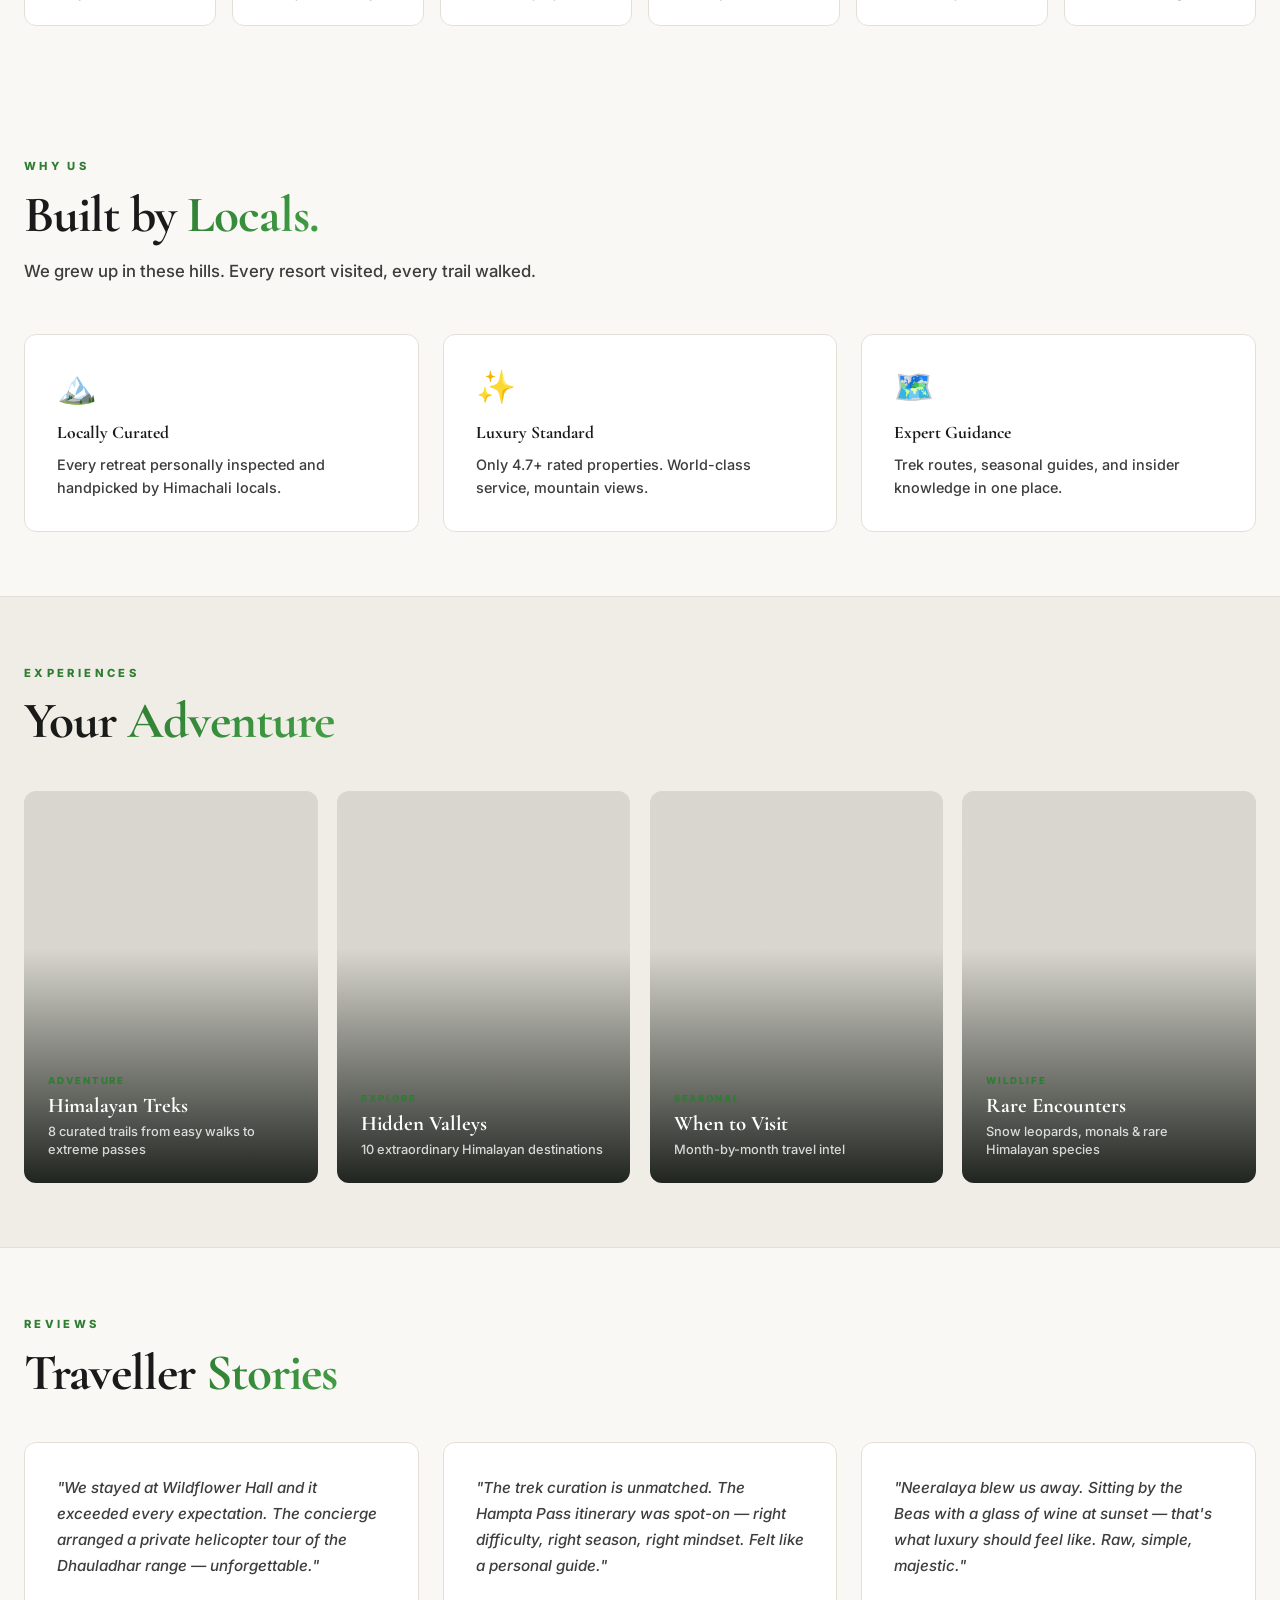
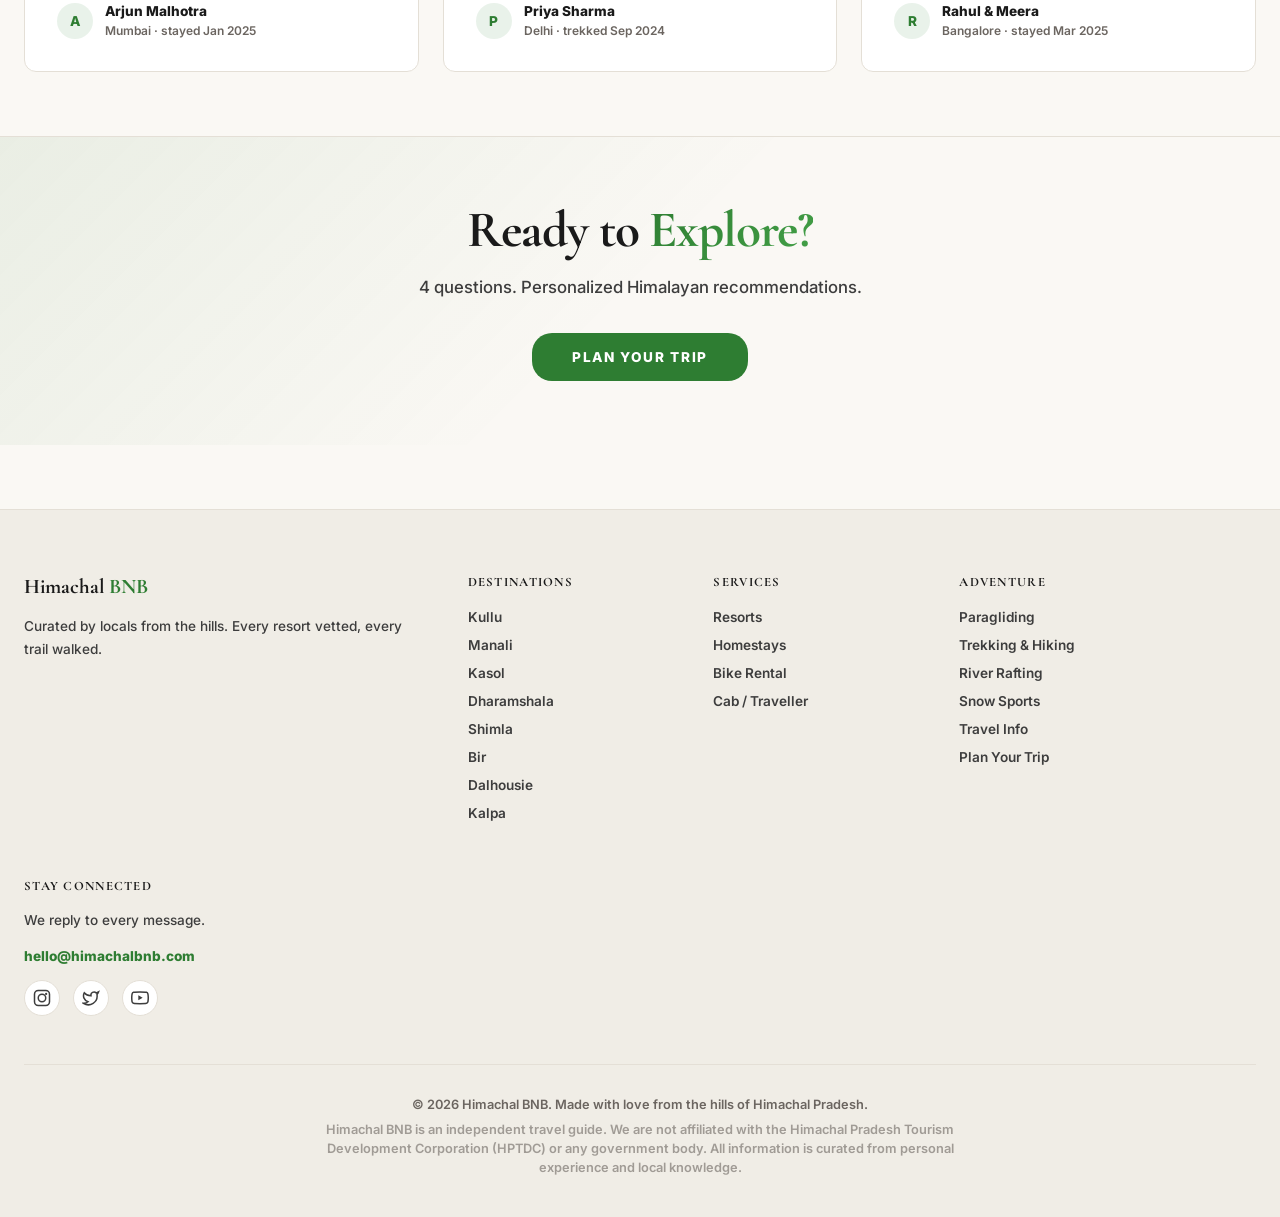
==== commit fd2e38b2: "Dark bold typography, remove heroes, photo cards with all-in-one packages - Switch to dark bold font" ====
--- a/index.html
+++ b/index.html
@@ -13,7 +13,7 @@
   <link rel="preconnect" href="https://fonts.googleapis.com">
   <link rel="preconnect" href="https://fonts.gstatic.com" crossorigin>
   <link rel="preconnect" href="https://images.unsplash.com">
-  <link href="https://fonts.googleapis.com/css2?family=Cormorant+Garamond:ital,wght@0,300;0,400;0,500;0,600;0,700;1,400;1,500&family=Inter:wght@300;400;500;600;700&display=swap" rel="stylesheet">
+  <link href="https://fonts.googleapis.com/css2?family=Cormorant+Garamond:ital,wght@0,300;0,400;0,500;0,600;0,700;1,400;1,500&family=Inter:wght@300;400;500;600;700;800;900&display=swap" rel="stylesheet">
   <link rel="stylesheet" href="css/styles.css">
 </head>
 <body>
@@ -21,57 +21,16 @@
   <main>
     <h1 class="sr-only">Himachal BNB — Your Gateway to Himachal Pradesh</h1>
 
-    <!-- HERO — 5-PANEL DESTINATION STRIP -->
-    <section class="hero-panels" id="hero-panels" aria-label="Featured Destinations">
-      <div class="hero-panel active" data-dest="manali" style="background-image: url('https://images.unsplash.com/photo-1486870591958-9b9d0d1dda99?w=1600&auto=format&fit=crop');">
-        <div class="hero-panel-overlay"></div>
-        <div class="hero-panel-content">
-          <span class="hero-panel-label">Kullu Valley</span>
-          <h2 class="hero-panel-title">Manali</h2>
-          <p class="hero-panel-tagline">Where deodar forests meet snow-capped passes and riverside cafes serve fresh trout.</p>
-          <a href="destination.html?id=manali" class="hero-panel-btn">Explore →</a>
-        </div>
-        <span class="hero-panel-number">01</span>
-      </div>
-      <div class="hero-panel" data-dest="spiti" style="background-image: url('https://images.unsplash.com/photo-1454496522488-7a8e488e8606?w=1600&auto=format&fit=crop');">
-        <div class="hero-panel-overlay"></div>
-        <div class="hero-panel-content">
-          <span class="hero-panel-label">Lahaul-Spiti</span>
-          <h2 class="hero-panel-title">Spiti Valley</h2>
-          <p class="hero-panel-tagline">A cold desert at 3,800m where thousand-year-old monasteries cling to barren cliffs.</p>
-          <a href="destination.html?id=spiti" class="hero-panel-btn">Explore →</a>
-        </div>
-        <span class="hero-panel-number">02</span>
-      </div>
-      <div class="hero-panel" data-dest="dharamshala" style="background-image: url('https://images.unsplash.com/photo-1464822759023-fed622ff2c3b?w=1600&auto=format&fit=crop');">
-        <div class="hero-panel-overlay"></div>
-        <div class="hero-panel-content">
-          <span class="hero-panel-label">Kangra Valley</span>
-          <h2 class="hero-panel-title">Dharamshala</h2>
-          <p class="hero-panel-tagline">Home of the Dalai Lama, Tibetan momos, and the mighty Dhauladhar range.</p>
-          <a href="destination.html?id=dharamshala" class="hero-panel-btn">Explore →</a>
-        </div>
-        <span class="hero-panel-number">03</span>
-      </div>
-      <div class="hero-panel" data-dest="kasol" style="background-image: url('https://images.unsplash.com/photo-1448375240586-882707db888b?w=1600&auto=format&fit=crop');">
-        <div class="hero-panel-overlay"></div>
-        <div class="hero-panel-content">
-          <span class="hero-panel-label">Parvati Valley</span>
-          <h2 class="hero-panel-title">Kasol</h2>
-          <p class="hero-panel-tagline">Pine forests, crystal-clear rivers, and hot springs hidden in the valley.</p>
-          <a href="destination.html?id=kasol" class="hero-panel-btn">Explore →</a>
-        </div>
-        <span class="hero-panel-number">04</span>
-      </div>
-      <div class="hero-panel" data-dest="kinnaur" style="background-image: url('https://images.unsplash.com/photo-1519681393784-d120267933ba?w=1600&auto=format&fit=crop');">
-        <div class="hero-panel-overlay"></div>
-        <div class="hero-panel-content">
-          <span class="hero-panel-label">Kinnaur District</span>
-          <h2 class="hero-panel-title">Kinnaur</h2>
-          <p class="hero-panel-tagline">Apple orchards, sacred peaks, and India's most jaw-dropping mountain highway.</p>
-          <a href="destination.html?id=kinnaur" class="hero-panel-btn">Explore →</a>
-        </div>
-        <span class="hero-panel-number">05</span>
+    <!-- DESTINATION CARDS — shown directly -->
+    <section class="section" style="padding-top: 5rem;" aria-label="Featured Destinations">
+      <div class="container">
+        <span class="section-label">Destinations</span>
+        <h2 class="section-title">Explore <span class="text-gradient">Himachal Pradesh</span></h2>
+        <p class="section-desc">10 Himalayan worlds. Frozen deserts to flower valleys. Each with its own story.</p>
+        <div class="dest-grid" id="home-dest-grid"></div>
+        <div style="text-align:center; margin-top:2rem;">
+          <a href="destinations.html" class="btn btn-outline">View All Destinations</a>
+        </div>
       </div>
     </section>
 
@@ -174,7 +133,7 @@
               <p>10 extraordinary Himalayan destinations</p>
             </div>
           </a>
-          <a href="seasons.html" class="exp-card" style="background-image: url('https://images.unsplash.com/photo-1464822759023-fed622ff2c3b?w=800&auto=format&fit=crop');">
+          <a href="info.html" class="exp-card" style="background-image: url('https://images.unsplash.com/photo-1464822759023-fed622ff2c3b?w=800&auto=format&fit=crop');">
             <div class="exp-overlay"></div>
             <div class="exp-content">
               <span class="exp-tag">Seasonal</span>
@@ -182,7 +141,7 @@
               <p>Month-by-month travel intel</p>
             </div>
           </a>
-          <a href="wildlife.html" class="exp-card" style="background-image: url('https://images.unsplash.com/photo-1513220556209-66c30ddde66f?w=800&auto=format&fit=crop');">
+          <a href="info.html" class="exp-card" style="background-image: url('https://images.unsplash.com/photo-1513220556209-66c30ddde66f?w=800&auto=format&fit=crop');">
             <div class="exp-overlay"></div>
             <div class="exp-content">
               <span class="exp-tag">Wildlife</span>
--- a/css/styles.css
+++ b/css/styles.css
@@ -1,5 +1,5 @@
 /* ═══════════════════════════════════════════════════════════════
-   HIMACHAL BNB — PASTEL EDITORIAL THEME
+   HIMACHAL BNB — DARK BOLD MODERN THEME
    ═══════════════════════════════════════════════════════════════ */
 
 *, *::before, *::after { margin: 0; padding: 0; box-sizing: border-box; }
@@ -12,12 +12,12 @@
   --bg-surface: #f0ede6;
   --border: #e4dfd6;
   --border-hover: #d1cbc0;
-  --text-primary: #2c2c2c;
-  --text-secondary: #6b6560;
-  --text-muted: #9e9790;
-  --accent: #7dab8e;
-  --accent-hover: #6b9d7d;
-  --accent-subtle: rgba(125,171,142,0.12);
+  --text-primary: #1a1a1a;
+  --text-secondary: #3d3d3d;
+  --text-muted: #6b6560;
+  --accent: #2e7d32;
+  --accent-hover: #1b5e20;
+  --accent-subtle: rgba(46,125,50,0.10);
   --accent-warm: #d4a574;
   --accent-rose: #c9908a;
   --font-heading: 'Cormorant Garamond', Georgia, serif;
@@ -25,13 +25,13 @@
   --ease: cubic-bezier(0.4, 0, 0.2, 1);
   --radius: 12px;
   --radius-sm: 8px;
-  --shadow-sm: 0 2px 8px rgba(0,0,0,0.04);
-  --shadow-md: 0 8px 30px rgba(0,0,0,0.06);
-  --shadow-lg: 0 20px 60px rgba(0,0,0,0.08);
+  --shadow-sm: 0 2px 8px rgba(0,0,0,0.06);
+  --shadow-md: 0 8px 30px rgba(0,0,0,0.08);
+  --shadow-lg: 0 20px 60px rgba(0,0,0,0.10);
 }
 
 html { scroll-behavior: smooth; -webkit-font-smoothing: antialiased; }
-body { font-family: var(--font-body); background: var(--bg); color: var(--text-primary); overflow-x: hidden; min-height: 100vh; }
+body { font-family: var(--font-body); background: var(--bg); color: var(--text-primary); overflow-x: hidden; min-height: 100vh; font-weight: 500; }
 ::-webkit-scrollbar { width: 6px; }
 ::-webkit-scrollbar-track { background: var(--bg); }
 ::-webkit-scrollbar-thumb { background: var(--border); border-radius: 3px; }
@@ -40,28 +40,28 @@
 :focus-visible { outline: 2px solid var(--accent); outline-offset: 2px; }
 
 /* Utilities */
-.text-gradient { background: linear-gradient(135deg, var(--accent), var(--accent-warm)); -webkit-background-clip: text; -webkit-text-fill-color: transparent; background-clip: text; }
+.text-gradient { background: linear-gradient(135deg, var(--accent), #43a047); -webkit-background-clip: text; -webkit-text-fill-color: transparent; background-clip: text; }
 .container { max-width: 1320px; margin: 0 auto; padding: 0 24px; }
-.giant-title { font-family: var(--font-heading); font-size: clamp(2.5rem, 6vw, 4.5rem); font-weight: 600; line-height: 1.1; letter-spacing: -0.01em; font-style: italic; }
+.giant-title { font-family: var(--font-heading); font-size: clamp(2.5rem, 6vw, 4.5rem); font-weight: 800; line-height: 1.1; letter-spacing: -0.01em; color: var(--text-primary); }
 
 /* ═══════════════════════════════════════════════════════════════
    NAVIGATION — Premium Agency-Level
    ═══════════════════════════════════════════════════════════════ */
 
-.site-nav { position: fixed; top: 0; left: 0; right: 0; z-index: 100; background: transparent; border-bottom: 1px solid transparent; transition: background 0.4s var(--ease), border-color 0.4s var(--ease), box-shadow 0.4s var(--ease); }
-.site-nav.scrolled { background: rgba(250,248,244,0.92); backdrop-filter: blur(16px); -webkit-backdrop-filter: blur(16px); border-color: var(--border); box-shadow: var(--shadow-sm); }
+.site-nav { position: fixed; top: 0; left: 0; right: 0; z-index: 100; background: rgba(250,248,244,0.95); backdrop-filter: blur(16px); -webkit-backdrop-filter: blur(16px); border-bottom: 1px solid var(--border); box-shadow: var(--shadow-sm); transition: background 0.4s var(--ease), border-color 0.4s var(--ease), box-shadow 0.4s var(--ease); }
+.site-nav.scrolled { background: rgba(250,248,244,0.98); }
 .nav-inner { display: flex; align-items: center; justify-content: space-between; max-width: 1320px; margin: 0 auto; padding: 0 40px; height: 64px; transition: height 0.3s var(--ease); }
 .site-nav.scrolled .nav-inner { height: 56px; }
 
 /* Brand */
-.nav-brand { font-family: var(--font-heading); font-size: 1.25rem; font-weight: 800; letter-spacing: -0.03em; display: flex; align-items: center; gap: 2px; transition: transform 0.3s var(--ease); }
+.nav-brand { font-family: var(--font-heading); font-size: 1.25rem; font-weight: 900; letter-spacing: -0.03em; display: flex; align-items: center; gap: 2px; transition: transform 0.3s var(--ease); }
 .nav-brand:hover { transform: scale(1.03); }
 .brand-primary { color: var(--text-primary); }
 .brand-accent { color: var(--accent); margin-left: 4px; }
 
 /* Links — animated underline */
 .nav-links { display: flex; align-items: center; gap: 0.2rem; }
-.nav-link { position: relative; background: none; border: none; font-family: var(--font-body); font-size: 11.5px; font-weight: 500; color: var(--text-secondary); cursor: pointer; transition: color 0.3s; text-transform: uppercase; letter-spacing: 0.12em; padding: 8px 14px; text-decoration: none; display: inline-flex; align-items: center; gap: 4px; }
+.nav-link { position: relative; background: none; border: none; font-family: var(--font-body); font-size: 11.5px; font-weight: 700; color: var(--text-secondary); cursor: pointer; transition: color 0.3s; text-transform: uppercase; letter-spacing: 0.12em; padding: 8px 14px; text-decoration: none; display: inline-flex; align-items: center; gap: 4px; }
 .nav-link::after { content: ''; position: absolute; bottom: 2px; left: 14px; right: 14px; height: 1.5px; background: var(--accent); transform: scaleX(0); transform-origin: right; transition: transform 0.35s var(--ease); border-radius: 1px; }
 .nav-link:hover { color: var(--text-primary); }
 .nav-link:hover::after { transform: scaleX(1); transform-origin: left; }
@@ -69,8 +69,8 @@
 .nav-link.active::after { transform: scaleX(1); }
 
 /* CTA Button — premium glow */
-.nav-cta { background: var(--accent); color: #fff; padding: 9px 22px; border-radius: 20px; font-family: var(--font-body); font-size: 11px; font-weight: 600; text-transform: uppercase; letter-spacing: 0.1em; transition: all 0.3s var(--ease); border: none; cursor: pointer; text-decoration: none; }
-.nav-cta:hover { background: var(--accent-hover); transform: translateY(-1px); box-shadow: 0 4px 16px rgba(125,171,142,0.3); }
+.nav-cta { background: var(--accent); color: #fff; padding: 9px 22px; border-radius: 20px; font-family: var(--font-body); font-size: 11px; font-weight: 800; text-transform: uppercase; letter-spacing: 0.1em; transition: all 0.3s var(--ease); border: none; cursor: pointer; text-decoration: none; }
+.nav-cta:hover { background: var(--accent-hover); transform: translateY(-1px); box-shadow: 0 4px 16px rgba(46,125,50,0.3); }
 
 /* Dropdown — premium mega menu */
 .nav-dropdown { position: relative; }
@@ -78,11 +78,11 @@
 .nav-dropdown.open .nav-dropdown-trigger svg { transform: rotate(180deg); }
 .nav-dropdown-menu { position: absolute; top: calc(100% + 12px); right: -20px; min-width: 220px; background: var(--bg-card); border: 1px solid var(--border); border-radius: var(--radius); padding: 8px; opacity: 0; visibility: hidden; transform: translateY(-12px) scale(0.97); transition: all 0.25s var(--ease); box-shadow: var(--shadow-lg); }
 .nav-dropdown.open .nav-dropdown-menu { opacity: 1; visibility: visible; transform: translateY(0) scale(1); }
-.dropdown-link { display: flex; align-items: center; gap: 10px; padding: 12px 16px; font-size: 13px; font-weight: 500; color: var(--text-secondary); border-radius: var(--radius-sm); transition: all 0.2s var(--ease); }
+.dropdown-link { display: flex; align-items: center; gap: 10px; padding: 12px 16px; font-size: 13px; font-weight: 600; color: var(--text-secondary); border-radius: var(--radius-sm); transition: all 0.2s var(--ease); }
 .dropdown-link:hover { color: var(--text-primary); background: var(--bg-card-hover); transform: translateX(4px); }
 .dropdown-link.active { color: var(--accent); }
 .dropdown-divider { height: 1px; background: var(--border); margin: 6px 12px; }
-.dropdown-view-all { font-size: 11.5px; text-transform: uppercase; letter-spacing: 0.08em; color: var(--accent); font-weight: 600; }
+.dropdown-view-all { font-size: 11.5px; text-transform: uppercase; letter-spacing: 0.08em; color: var(--accent); font-weight: 700; }
 .dropdown-view-all:hover { color: var(--accent-hover); }
 .nav-dropdown-menu { left: 50%; right: auto; transform: translateX(-50%) translateY(-12px) scale(0.97); }
 .nav-dropdown.open .nav-dropdown-menu { transform: translateX(-50%) translateY(0) scale(1); }
@@ -100,53 +100,78 @@
    ═══════════════════════════════════════════════════════════════ */
 
 .page-main { padding-top: 64px; min-height: 100vh; }
-.page-header { padding: 4rem 0 2.5rem; max-width: 720px; }
-.section { padding: 5rem 0; }
+.page-header { padding: 3rem 0 2rem; max-width: 720px; }
+.section { padding: 4rem 0; }
 .section-dark { background: var(--bg-surface); border-top: 1px solid var(--border); border-bottom: 1px solid var(--border); }
-.section-label { display: inline-block; font-family: var(--font-heading); font-size: 0.7rem; font-weight: 700; color: var(--accent); text-transform: uppercase; letter-spacing: 0.3em; margin-bottom: 1rem; }
-.section-title { font-family: var(--font-heading); font-size: clamp(2rem, 4.5vw, 3.2rem); font-weight: 700; line-height: 1.15; letter-spacing: -0.02em; margin-bottom: 1rem; }
-.section-desc { color: var(--text-secondary); font-size: 1.05rem; line-height: 1.7; max-width: 640px; font-weight: 300; }
+.section-label { display: inline-block; font-family: var(--font-body); font-size: 0.7rem; font-weight: 800; color: var(--accent); text-transform: uppercase; letter-spacing: 0.3em; margin-bottom: 0.8rem; }
+.section-title { font-family: var(--font-heading); font-size: clamp(2rem, 4.5vw, 3.2rem); font-weight: 800; line-height: 1.15; letter-spacing: -0.02em; margin-bottom: 0.8rem; color: var(--text-primary); }
+.section-desc { color: var(--text-secondary); font-size: 1.05rem; line-height: 1.7; max-width: 640px; font-weight: 500; }
 
 /* Buttons */
-.btn { display: inline-flex; align-items: center; gap: 8px; font-family: var(--font-heading); font-weight: 700; font-size: 0.75rem; text-transform: uppercase; letter-spacing: 0.12em; border: none; border-radius: 8px; cursor: pointer; transition: all 0.3s var(--ease); text-decoration: none; }
+.btn { display: inline-flex; align-items: center; gap: 8px; font-family: var(--font-body); font-weight: 800; font-size: 0.75rem; text-transform: uppercase; letter-spacing: 0.12em; border: none; border-radius: 8px; cursor: pointer; transition: all 0.3s var(--ease); text-decoration: none; }
 .btn-primary { background: var(--accent); color: #fff; padding: 14px 32px; border-radius: 20px; }
-.btn-primary:hover { background: var(--accent-hover); transform: translateY(-2px); box-shadow: 0 8px 24px rgba(125,171,142,0.25); }
+.btn-primary:hover { background: var(--accent-hover); transform: translateY(-2px); box-shadow: 0 8px 24px rgba(46,125,50,0.25); }
 .btn-lg { padding: 16px 40px; font-size: 0.85rem; }
-.btn-outline { background: transparent; color: var(--accent); border: 1px solid var(--accent); padding: 12px 28px; border-radius: 20px; }
+.btn-outline { background: transparent; color: var(--accent); border: 2px solid var(--accent); padding: 12px 28px; border-radius: 20px; }
 .btn-outline:hover { background: var(--accent-subtle); }
 .btn-whatsapp { background: #25D366; color: #fff; padding: 10px 22px; font-size: 0.75rem; border-radius: 20px; }
 .btn-whatsapp:hover { background: #1fb855; transform: translateY(-1px); }
 .btn-call { font-size: 0.75rem; padding: 10px 22px; }
 
 /* ═══════════════════════════════════════════════════════════════
-   HERO — 5-PANEL DESTINATION STRIP
-   ═══════════════════════════════════════════════════════════════ */
-
-.hero-panels { display: flex; width: 100%; height: 100vh; min-height: 100vh; padding-top: 64px; overflow: hidden; }
-.hero-panel { position: relative; flex: 1; background-size: cover; background-position: center; cursor: pointer; overflow: hidden; transition: flex 0.7s var(--ease); min-width: 0; }
-.hero-panel.active { flex: 4; }
-.hero-panel-overlay { position: absolute; inset: 0; background: linear-gradient(to bottom, rgba(10,15,10,0.3) 0%, rgba(10,15,10,0.1) 40%, rgba(10,15,10,0.85) 100%); transition: background 0.7s ease; z-index: 1; }
-.hero-panel:not(.active) .hero-panel-overlay { background: linear-gradient(to bottom, rgba(10,15,10,0.5) 0%, rgba(10,15,10,0.7) 100%); }
-.hero-panel::after { content: ''; position: absolute; top: 0; right: 0; width: 1px; height: 100%; background: rgba(255,255,255,0.08); z-index: 3; }
-.hero-panel:last-child::after { display: none; }
-.hero-panel-content { position: absolute; bottom: 0; left: 0; right: 0; padding: 2.5rem; z-index: 2; opacity: 0; transform: translateY(20px); transition: opacity 0.5s ease 0.15s, transform 0.5s ease 0.15s; }
-.hero-panel.active .hero-panel-content { opacity: 1; transform: translateY(0); }
-.hero-panel-label { display: inline-block; font-family: var(--font-body); font-size: 0.6rem; font-weight: 600; color: #fff; text-transform: uppercase; letter-spacing: 0.3em; margin-bottom: 0.6rem; padding: 4px 12px; background: rgba(125,171,142,0.5); border: 1px solid rgba(255,255,255,0.2); border-radius: 20px; }
-.hero-panel-title { font-family: var(--font-heading); font-size: clamp(2rem, 4vw, 3.5rem); font-weight: 700; letter-spacing: -0.01em; line-height: 1.1; margin-bottom: 0.5rem; color: #fff; font-style: italic; }
-.hero-panel-tagline { font-size: 0.9rem; color: rgba(255,255,255,0.75); font-weight: 300; margin-bottom: 1.5rem; max-width: 320px; line-height: 1.5; }
-.hero-panel-btn { display: inline-block; background: var(--accent); border: none; border-radius: 6px; padding: 12px 28px; color: #0d0d0d; font-family: var(--font-heading); font-size: 0.7rem; font-weight: 800; cursor: pointer; transition: all 0.3s; text-transform: uppercase; letter-spacing: 0.15em; }
-.hero-panel-btn:hover { background: var(--accent-hover); transform: translateY(-2px); box-shadow: 0 8px 24px rgba(74,157,110,0.3); }
-.hero-panel-number { position: absolute; top: 50%; left: 50%; transform: translate(-50%, -50%); font-family: var(--font-heading); font-size: 3rem; font-weight: 900; color: rgba(255,255,255,0.08); z-index: 2; transition: opacity 0.5s ease; pointer-events: none; }
-.hero-panel.active .hero-panel-number { opacity: 0; }
-
-/* ═══════════════════════════════════════════════════════════════
-   STATS BAR
-   ═══════════════════════════════════════════════════════════════ */
-
+   HOMEPAGE — Direct Cards (No Hero)
+   ═══════════════════════════════════════════════════════════════ */
+
+/* Hide the old hero panels on homepage */
+.hero-panels { display: none; }
+
+/* Stats Bar */
 .stats-bar { background: var(--bg-surface); border-top: 1px solid var(--border); border-bottom: 1px solid var(--border); }
-.stats-grid { display: grid; grid-template-columns: repeat(4, 1fr); gap: 2rem; padding: 2.5rem 24px; text-align: center; }
+.stats-grid { display: grid; grid-template-columns: repeat(4, 1fr); gap: 2rem; padding: 2rem 24px; text-align: center; }
 .stat-number { font-family: var(--font-heading); font-size: 2.2rem; font-weight: 900; color: var(--accent); display: block; }
-.stat-label { font-size: 0.7rem; color: var(--text-muted); text-transform: uppercase; letter-spacing: 0.15em; font-weight: 600; }
+.stat-label { font-size: 0.7rem; color: var(--text-primary); text-transform: uppercase; letter-spacing: 0.15em; font-weight: 700; }
+
+/* ═══════════════════════════════════════════════════════════════
+   UNIFIED PRODUCT CARD — Used everywhere
+   ═══════════════════════════════════════════════════════════════ */
+
+.product-grid { display: grid; grid-template-columns: repeat(auto-fill, minmax(300px, 1fr)); gap: 1.5rem; margin-top: 2rem; }
+
+.product-card { background: var(--bg-card); border: 1px solid var(--border); border-radius: var(--radius); overflow: hidden; transition: all 0.3s var(--ease); text-decoration: none; color: inherit; display: flex; flex-direction: column; }
+.product-card:hover { border-color: var(--accent); transform: translateY(-4px); box-shadow: var(--shadow-lg); }
+
+.product-card-img { position: relative; height: 200px; overflow: hidden; background: var(--bg-surface); }
+.product-card-img img { width: 100%; height: 100%; object-fit: cover; transition: transform 0.5s var(--ease); }
+.product-card:hover .product-card-img img { transform: scale(1.05); }
+.product-card-badge { position: absolute; top: 12px; left: 12px; background: var(--accent); color: #fff; padding: 4px 12px; border-radius: 20px; font-size: 11px; font-weight: 800; text-transform: uppercase; letter-spacing: 0.05em; }
+.product-card-price-tag { position: absolute; top: 12px; right: 12px; background: var(--bg); padding: 6px 14px; border-radius: 20px; font-size: 13px; font-weight: 800; color: var(--accent); border: 1px solid var(--border); }
+
+.product-card-body { padding: 1.2rem 1.4rem 1.4rem; flex: 1; display: flex; flex-direction: column; }
+.product-card-body h3 { font-family: var(--font-heading); font-size: 1.2rem; font-weight: 800; color: var(--text-primary); margin-bottom: 0.2rem; }
+.product-card-loc { font-size: 12px; color: var(--text-muted); font-weight: 700; text-transform: uppercase; letter-spacing: 0.06em; margin-bottom: 0.5rem; }
+.product-card-body p { font-size: 0.85rem; color: var(--text-secondary); line-height: 1.6; font-weight: 500; margin-bottom: 0.8rem; display: -webkit-box; -webkit-line-clamp: 2; -webkit-box-orient: vertical; overflow: hidden; flex: 1; }
+.product-card-meta { display: flex; gap: 0.6rem; flex-wrap: wrap; margin-top: auto; }
+.product-card-meta span { font-size: 12px; font-weight: 700; color: var(--text-primary); background: var(--bg-surface); padding: 4px 10px; border-radius: 6px; }
+.product-card-price { font-size: 15px; font-weight: 800; color: var(--accent); margin-top: 0.6rem; }
+.product-card-actions { display: flex; gap: 0.6rem; flex-wrap: wrap; margin-top: 0.8rem; }
+
+/* ═══════════════════════════════════════════════════════════════
+   ALL-IN-ONE PACKAGE CARD (Destination pages)
+   ═══════════════════════════════════════════════════════════════ */
+
+.package-hero { background: linear-gradient(135deg, #e8f5e9 0%, #f1f8e9 50%, #e0f2f1 100%); padding: 3rem 0; border-bottom: 1px solid #c8e6c9; }
+.package-card { background: #fff; border: 2px solid var(--accent); border-radius: 20px; padding: 2rem; box-shadow: 0 8px 32px rgba(46,125,50,0.1); }
+.package-label { display: inline-block; background: var(--accent); color: #fff; padding: 6px 16px; border-radius: 20px; font-size: 12px; font-weight: 800; text-transform: uppercase; letter-spacing: 0.08em; margin-bottom: 1rem; }
+.package-title { font-family: var(--font-heading); font-size: clamp(1.8rem, 4vw, 2.5rem); font-weight: 800; color: var(--text-primary); margin-bottom: 0.5rem; }
+.package-tagline { font-size: 15px; color: var(--text-secondary); font-weight: 600; margin-bottom: 1.5rem; }
+.package-includes { display: grid; grid-template-columns: repeat(auto-fill, minmax(200px, 1fr)); gap: 1rem; margin-bottom: 1.5rem; }
+.package-item { display: flex; align-items: center; gap: 10px; padding: 12px; background: #f1f8e9; border-radius: 10px; border: 1px solid #c8e6c9; }
+.package-item-icon { font-size: 1.5rem; flex-shrink: 0; }
+.package-item-text { font-size: 13px; font-weight: 700; color: var(--text-primary); }
+.package-item-sub { font-size: 11px; color: var(--text-secondary); font-weight: 500; display: block; }
+.package-price { font-family: var(--font-heading); font-size: 2rem; font-weight: 900; color: var(--accent); margin-bottom: 0.5rem; }
+.package-note { font-size: 12px; color: var(--text-muted); font-weight: 600; margin-bottom: 1.5rem; }
+.package-actions { display: flex; gap: 0.8rem; flex-wrap: wrap; }
 
 /* ═══════════════════════════════════════════════════════════════
    FEATURES GRID
@@ -156,8 +181,8 @@
 .feature-card { background: var(--bg-card); border: 1px solid var(--border); border-radius: var(--radius); padding: 2rem; transition: all 0.3s var(--ease); }
 .feature-card:hover { background: var(--bg-card-hover); border-color: var(--border-hover); transform: translateY(-4px); }
 .feature-icon { font-size: 2rem; display: block; margin-bottom: 1rem; }
-.feature-card h3 { font-family: var(--font-heading); font-size: 1.1rem; font-weight: 700; margin-bottom: 0.6rem; }
-.feature-card p { font-size: 0.9rem; color: var(--text-secondary); line-height: 1.6; }
+.feature-card h3 { font-family: var(--font-heading); font-size: 1.1rem; font-weight: 800; margin-bottom: 0.6rem; color: var(--text-primary); }
+.feature-card p { font-size: 0.9rem; color: var(--text-secondary); line-height: 1.6; font-weight: 500; }
 
 /* ═══════════════════════════════════════════════════════════════
    EXPERIENCE GRID
@@ -168,28 +193,28 @@
 .exp-overlay { position: absolute; inset: 0; background: linear-gradient(to top, rgba(10,15,10,0.9) 0%, rgba(10,15,10,0.1) 60%); transition: background 0.3s; }
 .exp-card:hover .exp-overlay { background: linear-gradient(to top, rgba(10,15,10,0.95) 0%, rgba(10,15,10,0.2) 50%); }
 .exp-content { position: relative; z-index: 1; padding: 1.5rem; }
-.exp-tag { font-size: 0.6rem; font-weight: 700; text-transform: uppercase; letter-spacing: 0.2em; color: var(--accent); font-family: var(--font-heading); }
-.exp-content h3 { font-family: var(--font-heading); font-size: 1.3rem; font-weight: 700; margin: 0.3rem 0; }
-.exp-content p { font-size: 0.8rem; color: var(--text-secondary); line-height: 1.4; }
-
-/* ═══════════════════════════════════════════════════════════════
-   SERVICES GRID
+.exp-tag { font-size: 0.6rem; font-weight: 800; text-transform: uppercase; letter-spacing: 0.2em; color: var(--accent); font-family: var(--font-body); }
+.exp-content h3 { font-family: var(--font-heading); font-size: 1.3rem; font-weight: 800; margin: 0.3rem 0; color: #fff; }
+.exp-content p { font-size: 0.8rem; color: rgba(255,255,255,0.8); line-height: 1.4; font-weight: 500; }
+
+/* ═══════════════════════════════════════════════════════════════
+   SERVICES GRID (legacy — services.html)
    ═══════════════════════════════════════════════════════════════ */
 
 .services-grid { display: grid; grid-template-columns: repeat(3, 1fr); gap: 1.2rem; margin-top: 2rem; }
 .service-card { background: var(--bg-card); border: 1px solid var(--border); border-radius: var(--radius); padding: 1.5rem; transition: all 0.3s var(--ease); }
 .service-card:hover { background: var(--bg-card-hover); border-color: var(--border-hover); transform: translateY(-3px); }
 .service-icon { font-size: 2rem; display: block; margin-bottom: 0.8rem; }
-.service-card h3 { font-family: var(--font-heading); font-size: 1rem; font-weight: 700; margin-bottom: 0.2rem; }
-.service-area { font-size: 0.75rem; color: var(--text-muted); margin-bottom: 0.5rem; }
-.service-card p { font-size: 0.85rem; color: var(--text-secondary); line-height: 1.5; margin-bottom: 0.8rem; }
-.service-price { font-family: var(--font-heading); font-weight: 700; color: var(--accent); font-size: 0.9rem; display: block; margin-bottom: 1rem; }
+.service-card h3 { font-family: var(--font-heading); font-size: 1rem; font-weight: 800; margin-bottom: 0.2rem; color: var(--text-primary); }
+.service-area { font-size: 0.75rem; color: var(--text-muted); font-weight: 600; margin-bottom: 0.5rem; }
+.service-card p { font-size: 0.85rem; color: var(--text-secondary); line-height: 1.5; margin-bottom: 0.8rem; font-weight: 500; }
+.service-price { font-family: var(--font-heading); font-weight: 800; color: var(--accent); font-size: 0.9rem; display: block; margin-bottom: 1rem; }
 .service-strip { display: grid; grid-template-columns: repeat(6, 1fr); gap: 1rem; margin-top: 2.5rem; }
 .service-strip-card { background: var(--bg-card); border: 1px solid var(--border); border-radius: var(--radius); padding: 1.5rem; text-align: center; transition: all 0.3s var(--ease); text-decoration: none; }
 .service-strip-card:hover { background: var(--bg-card-hover); border-color: var(--border-hover); transform: translateY(-3px); }
 .service-strip-card .service-icon { margin-bottom: 0.5rem; }
-.service-strip-card h3 { font-family: var(--font-heading); font-size: 0.85rem; font-weight: 600; color: var(--text-primary); }
-.service-strip-card p { font-size: 0.7rem; color: var(--text-muted); margin-top: 0.3rem; }
+.service-strip-card h3 { font-family: var(--font-heading); font-size: 0.85rem; font-weight: 700; color: var(--text-primary); }
+.service-strip-card p { font-size: 0.7rem; color: var(--text-muted); margin-top: 0.3rem; font-weight: 600; }
 
 /* ═══════════════════════════════════════════════════════════════
    TESTIMONIALS
@@ -197,14 +222,14 @@
 
 .testimonials-grid { display: grid; grid-template-columns: repeat(3, 1fr); gap: 1.5rem; margin-top: 2.5rem; }
 .testimonial-card { background: var(--bg-card); border: 1px solid var(--border); border-radius: var(--radius); padding: 2rem; }
-.testimonial-card p { font-size: 0.95rem; color: var(--text-secondary); line-height: 1.7; font-style: italic; margin-bottom: 1.5rem; }
+.testimonial-card p { font-size: 0.95rem; color: var(--text-secondary); line-height: 1.7; font-style: italic; margin-bottom: 1.5rem; font-weight: 500; }
 .testimonial-author { display: flex; align-items: center; gap: 0.75rem; }
-.author-avatar { width: 36px; height: 36px; border-radius: 50%; background: var(--accent-subtle); color: var(--accent); display: flex; align-items: center; justify-content: center; font-weight: 700; font-size: 0.85rem; }
-.testimonial-author strong { display: block; font-size: 0.85rem; }
-.testimonial-author span { font-size: 0.75rem; color: var(--text-muted); }
+.author-avatar { width: 36px; height: 36px; border-radius: 50%; background: var(--accent-subtle); color: var(--accent); display: flex; align-items: center; justify-content: center; font-weight: 800; font-size: 0.85rem; }
+.testimonial-author strong { display: block; font-size: 0.85rem; font-weight: 800; color: var(--text-primary); }
+.testimonial-author span { font-size: 0.75rem; color: var(--text-muted); font-weight: 600; }
 
 /* CTA */
-.section-cta { background: linear-gradient(135deg, rgba(74,157,110,0.08) 0%, rgba(10,15,10,0) 50%); border-top: 1px solid var(--border); }
+.section-cta { background: linear-gradient(135deg, rgba(46,125,50,0.08) 0%, rgba(10,15,10,0) 50%); border-top: 1px solid var(--border); }
 
 /* ═══════════════════════════════════════════════════════════════
    RESORT CARDS
@@ -212,51 +237,56 @@
 
 .resorts-grid { display: grid; grid-template-columns: repeat(3, 1fr); gap: 1.5rem; }
 .resort-card { background: var(--bg-card); border: 1px solid var(--border); border-radius: var(--radius); overflow: hidden; transition: all 0.3s var(--ease); }
-.resort-card:hover { border-color: var(--border-hover); transform: translateY(-4px); box-shadow: 0 20px 40px rgba(0,0,0,0.3); }
+.resort-card:hover { border-color: var(--accent); transform: translateY(-4px); box-shadow: var(--shadow-lg); }
 .resort-img-wrapper { position: relative; height: 220px; overflow: hidden; }
 .resort-img-wrapper img { width: 100%; height: 100%; object-fit: cover; transition: transform 0.5s var(--ease); }
 .resort-card:hover .resort-img-wrapper img { transform: scale(1.05); }
-.resort-price-tag { position: absolute; top: 12px; right: 12px; background: var(--bg); padding: 6px 14px; border-radius: 20px; font-size: 0.75rem; font-weight: 700; color: var(--accent); border: 1px solid var(--border); }
+.resort-price-tag { position: absolute; top: 12px; right: 12px; background: var(--bg); padding: 6px 14px; border-radius: 20px; font-size: 0.75rem; font-weight: 800; color: var(--accent); border: 1px solid var(--border); }
 .resort-info { padding: 1.2rem 1.4rem 1.4rem; }
-.resort-name { font-family: var(--font-heading); font-size: 1.1rem; font-weight: 700; margin-bottom: 0.25rem; }
-.resort-loc { font-size: 0.8rem; color: var(--text-muted); }
-.resort-desc { font-size: 0.85rem; color: var(--text-secondary); margin: 0.6rem 0; line-height: 1.5; display: -webkit-box; -webkit-line-clamp: 2; -webkit-box-orient: vertical; overflow: hidden; }
+.resort-name { font-family: var(--font-heading); font-size: 1.1rem; font-weight: 800; margin-bottom: 0.25rem; color: var(--text-primary); }
+.resort-loc { font-size: 0.8rem; color: var(--text-muted); font-weight: 600; }
+.resort-desc { font-size: 0.85rem; color: var(--text-secondary); margin: 0.6rem 0; line-height: 1.5; font-weight: 500; display: -webkit-box; -webkit-line-clamp: 2; -webkit-box-orient: vertical; overflow: hidden; }
 .resort-meta { display: flex; align-items: center; justify-content: space-between; margin-top: 0.8rem; }
-.resort-rating { font-weight: 700; color: var(--accent); font-size: 0.85rem; }
+.resort-rating { font-weight: 800; color: var(--accent); font-size: 0.85rem; }
 
 /* ═══════════════════════════════════════════════════════════════
    DESTINATION & TREK CARDS
    ═══════════════════════════════════════════════════════════════ */
 
 .filter-bar { display: flex; gap: 0.5rem; margin-bottom: 2rem; flex-wrap: wrap; }
-.filter-btn { background: var(--bg-card); border: 1px solid var(--border); border-radius: 20px; padding: 8px 18px; font-size: 0.8rem; font-weight: 500; color: var(--text-secondary); cursor: pointer; transition: all 0.2s; font-family: var(--font-body); }
+.filter-btn { background: var(--bg-card); border: 1px solid var(--border); border-radius: 20px; padding: 8px 18px; font-size: 0.8rem; font-weight: 700; color: var(--text-secondary); cursor: pointer; transition: all 0.2s; font-family: var(--font-body); }
 .filter-btn:hover { background: var(--bg-card-hover); color: var(--text-primary); }
-.filter-btn.active { background: var(--accent-subtle); border-color: var(--accent); color: var(--accent); }
-
-.dest-grid { display: grid; grid-template-columns: repeat(auto-fill, minmax(280px, 1fr)); gap: 1.5rem; }
-.dest-card { position: relative; aspect-ratio: 3/4; border-radius: var(--radius); overflow: hidden; cursor: pointer; background-size: cover; background-position: center; display: flex; flex-direction: column; justify-content: flex-end; padding: 1.5rem; border: 1px solid var(--border); transition: all 0.3s var(--ease); animation: fadeInUp 0.5s var(--ease) both; text-decoration: none; color: inherit; }
-.dest-card::before { content: ''; position: absolute; inset: 0; background: linear-gradient(to top, rgba(10,15,10,0.9) 0%, rgba(10,15,10,0.1) 60%); z-index: 0; transition: background 0.3s; }
-.dest-card:hover { transform: translateY(-6px); box-shadow: 0 20px 40px rgba(0,0,0,0.4); border-color: var(--border-hover); }
-.dest-card:hover::before { background: linear-gradient(to top, rgba(10,15,10,0.95) 0%, rgba(10,15,10,0.15) 50%); }
-.dest-card > * { position: relative; z-index: 1; }
-.dest-card-icon { font-size: 1.8rem; margin-bottom: 0.5rem; }
-.dest-card-name { font-family: var(--font-heading); font-size: 1.4rem; font-weight: 700; }
-.dest-card-region { font-size: 0.75rem; color: var(--text-muted); text-transform: uppercase; letter-spacing: 0.1em; margin-top: 2px; }
-.dest-card-tagline { font-size: 0.85rem; color: var(--text-secondary); font-style: italic; margin-top: 0.4rem; }
-.dest-card-meta { display: flex; gap: 0.8rem; margin-top: 0.8rem; font-size: 0.75rem; color: var(--text-muted); }
-.difficulty-badge { font-size: 0.7rem; font-weight: 600; padding: 2px 8px; border-radius: 10px; }
-.difficulty-badge.Easy { background: rgba(74,157,110,0.2); color: #4a9d6e; }
-.difficulty-badge.Moderate { background: rgba(245,158,11,0.2); color: #f59e0b; }
+.filter-btn.active { background: var(--accent-subtle); border-color: var(--accent); color: var(--accent); font-weight: 800; }
+
+.dest-grid { display: grid; grid-template-columns: repeat(auto-fill, minmax(300px, 1fr)); gap: 1.5rem; }
+.dest-card { position: relative; border-radius: var(--radius); overflow: hidden; cursor: pointer; background: var(--bg-card); border: 1px solid var(--border); transition: all 0.3s var(--ease); animation: fadeInUp 0.5s var(--ease) both; text-decoration: none; color: inherit; display: flex; flex-direction: column; }
+.dest-card:hover { transform: translateY(-4px); box-shadow: var(--shadow-lg); border-color: var(--accent); }
+.dest-card-img { height: 200px; overflow: hidden; }
+.dest-card-img img { width: 100%; height: 100%; object-fit: cover; transition: transform 0.5s var(--ease); }
+.dest-card:hover .dest-card-img img { transform: scale(1.05); }
+.dest-card-body { padding: 1.2rem 1.4rem 1.4rem; }
+.dest-card-icon { font-size: 1.4rem; margin-bottom: 0.3rem; display: inline-block; }
+.dest-card-name { font-family: var(--font-heading); font-size: 1.3rem; font-weight: 800; color: var(--text-primary); }
+.dest-card-region { font-size: 12px; color: var(--text-muted); text-transform: uppercase; letter-spacing: 0.1em; margin-top: 2px; font-weight: 700; }
+.dest-card-tagline { font-size: 0.85rem; color: var(--text-secondary); font-weight: 500; margin-top: 0.4rem; }
+.dest-card-meta { display: flex; gap: 0.6rem; margin-top: 0.8rem; font-size: 12px; font-weight: 700; color: var(--text-primary); flex-wrap: wrap; }
+.dest-card-meta span { background: var(--bg-surface); padding: 4px 10px; border-radius: 6px; }
+.difficulty-badge { font-size: 0.7rem; font-weight: 800; padding: 2px 8px; border-radius: 10px; }
+.difficulty-badge.Easy { background: rgba(46,125,50,0.15); color: #2e7d32; }
+.difficulty-badge.Moderate { background: rgba(245,158,11,0.2); color: #d97706; }
 .difficulty-badge.Hard { background: rgba(220,38,38,0.2); color: #dc2626; }
-.dest-pill { display: inline-flex; align-items: center; gap: 6px; padding: 6px 14px; border-radius: 20px; font-size: 0.8rem; background: var(--bg-card); border: 1px solid; color: var(--text-secondary); }
+.dest-pill { display: inline-flex; align-items: center; gap: 6px; padding: 6px 14px; border-radius: 20px; font-size: 0.8rem; background: var(--bg-card); border: 1px solid; color: var(--text-primary); font-weight: 600; }
 
 .trek-grid { display: grid; grid-template-columns: repeat(auto-fill, minmax(300px, 1fr)); gap: 1.5rem; }
-.trek-card { position: relative; aspect-ratio: 16/10; border-radius: var(--radius); overflow: hidden; cursor: pointer; background-size: cover; background-position: center; border: 1px solid var(--border); transition: all 0.3s var(--ease); }
-.trek-card:hover { transform: translateY(-4px); box-shadow: 0 20px 40px rgba(0,0,0,0.3); }
-.trek-card-overlay { position: absolute; inset: 0; background: linear-gradient(to top, rgba(10,15,10,0.9) 0%, rgba(10,15,10,0.1) 50%); }
-.trek-card-content { position: absolute; bottom: 0; left: 0; right: 0; padding: 1.5rem; z-index: 1; }
-.trek-card-name { font-family: var(--font-heading); font-size: 1.3rem; font-weight: 700; margin: 0.4rem 0; }
-.trek-card-meta { display: flex; gap: 1rem; font-size: 0.75rem; color: var(--text-muted); }
+.trek-card { position: relative; border-radius: var(--radius); overflow: hidden; cursor: pointer; background: var(--bg-card); border: 1px solid var(--border); transition: all 0.3s var(--ease); display: flex; flex-direction: column; }
+.trek-card:hover { transform: translateY(-4px); box-shadow: var(--shadow-lg); border-color: var(--accent); }
+.trek-card-img { height: 200px; overflow: hidden; }
+.trek-card-img img { width: 100%; height: 100%; object-fit: cover; transition: transform 0.5s var(--ease); }
+.trek-card:hover .trek-card-img img { transform: scale(1.05); }
+.trek-card-overlay { display: none; }
+.trek-card-content { padding: 1.2rem 1.4rem 1.4rem; }
+.trek-card-name { font-family: var(--font-heading); font-size: 1.2rem; font-weight: 800; margin: 0.3rem 0; color: var(--text-primary); }
+.trek-card-meta { display: flex; gap: 0.8rem; font-size: 12px; font-weight: 700; color: var(--text-primary); }
 
 /* ═══════════════════════════════════════════════════════════════
    DETAIL OVERLAY & GALLERY
@@ -266,7 +296,7 @@
 .detail-overlay.open { opacity: 1; visibility: visible; }
 .detail-panel { width: min(540px, 100%); height: 100%; background: var(--bg); overflow-y: auto; transform: translateX(100%); transition: transform 0.4s var(--ease); }
 .detail-overlay.open .detail-panel { transform: translateX(0); }
-.detail-close { position: absolute; top: 16px; right: 16px; z-index: 10; background: rgba(0,0,0,0.5); border: 1px solid var(--border); color: var(--text-primary); width: 36px; height: 36px; border-radius: 50%; font-size: 1rem; cursor: pointer; transition: all 0.2s; }
+.detail-close { position: absolute; top: 16px; right: 16px; z-index: 10; background: rgba(0,0,0,0.5); border: 1px solid var(--border); color: #fff; width: 36px; height: 36px; border-radius: 50%; font-size: 1rem; cursor: pointer; transition: all 0.2s; }
 .detail-close:hover { background: #222; }
 .detail-gallery { position: relative; width: 100%; height: 320px; overflow: hidden; }
 .gallery-img { position: absolute; inset: 0; width: 100%; height: 100%; object-fit: cover; opacity: 0; transition: opacity 0.5s ease; }
@@ -280,31 +310,31 @@
 
 .detail-body { padding: 2rem 2rem 3rem; }
 .detail-icon { font-size: 2.5rem; display: block; margin-bottom: 0.5rem; }
-.detail-name { font-family: var(--font-heading); font-size: 2rem; font-weight: 700; margin-bottom: 0.4rem; }
-.detail-tag { font-size: 0.85rem; color: var(--accent); font-weight: 500; display: block; margin-bottom: 1rem; }
-.detail-desc { font-size: 0.95rem; color: var(--text-secondary); line-height: 1.7; margin-bottom: 1.5rem; }
+.detail-name { font-family: var(--font-heading); font-size: 2rem; font-weight: 800; margin-bottom: 0.4rem; color: var(--text-primary); }
+.detail-tag { font-size: 0.85rem; color: var(--accent); font-weight: 700; display: block; margin-bottom: 1rem; }
+.detail-desc { font-size: 0.95rem; color: var(--text-secondary); line-height: 1.7; margin-bottom: 1.5rem; font-weight: 500; }
 .detail-section { margin-bottom: 2rem; }
-.detail-section-title { font-family: var(--font-heading); font-size: 1rem; font-weight: 700; margin-bottom: 0.8rem; text-transform: uppercase; letter-spacing: 0.05em; }
+.detail-section-title { font-family: var(--font-heading); font-size: 1rem; font-weight: 800; margin-bottom: 0.8rem; text-transform: uppercase; letter-spacing: 0.05em; color: var(--text-primary); }
 .detail-info-grid { display: grid; grid-template-columns: repeat(2, 1fr); gap: 1rem; }
 .detail-info-item { background: var(--bg-card); border: 1px solid var(--border); border-radius: var(--radius-sm); padding: 1rem; }
-.detail-info-label { font-size: 0.7rem; color: var(--text-muted); text-transform: uppercase; letter-spacing: 0.1em; margin-bottom: 4px; }
-.detail-info-value { font-size: 0.9rem; font-weight: 500; }
+.detail-info-label { font-size: 0.7rem; color: var(--text-muted); text-transform: uppercase; letter-spacing: 0.1em; margin-bottom: 4px; font-weight: 700; }
+.detail-info-value { font-size: 0.9rem; font-weight: 700; color: var(--text-primary); }
 .detail-list { list-style: none; padding: 0; }
-.detail-list li { padding: 0.6rem 0; border-bottom: 1px solid var(--border); font-size: 0.9rem; color: var(--text-secondary); line-height: 1.5; }
-.detail-list li::before { content: '→ '; color: var(--accent); font-weight: 700; }
+.detail-list li { padding: 0.6rem 0; border-bottom: 1px solid var(--border); font-size: 0.9rem; color: var(--text-secondary); line-height: 1.5; font-weight: 500; }
+.detail-list li::before { content: '→ '; color: var(--accent); font-weight: 800; }
 .detail-budget { display: grid; grid-template-columns: repeat(3, 1fr); gap: 0.8rem; }
 .budget-tier { background: var(--bg-card); border: 1px solid var(--border); border-radius: var(--radius-sm); padding: 1rem; text-align: center; }
-.budget-label { display: block; font-size: 0.7rem; color: var(--text-muted); text-transform: uppercase; letter-spacing: 0.1em; margin-bottom: 4px; }
-.budget-value { font-size: 0.9rem; color: var(--accent); font-weight: 600; }
+.budget-label { display: block; font-size: 0.7rem; color: var(--text-muted); text-transform: uppercase; letter-spacing: 0.1em; margin-bottom: 4px; font-weight: 700; }
+.budget-value { font-size: 0.9rem; color: var(--accent); font-weight: 800; }
 
 /* Itinerary */
 .itinerary-timeline { border-left: 2px solid var(--border); padding-left: 1.5rem; margin-left: 0.5rem; }
 .itinerary-day { position: relative; margin-bottom: 1.5rem; }
 .itinerary-day::before { content: ''; position: absolute; left: -1.85rem; top: 6px; width: 10px; height: 10px; border-radius: 50%; background: var(--accent); }
-.itin-day-num { font-size: 0.7rem; color: var(--accent); font-weight: 700; text-transform: uppercase; letter-spacing: 0.1em; }
-.itin-day-title { font-family: var(--font-heading); font-size: 1rem; font-weight: 600; margin: 2px 0; }
-.itin-day-desc { font-size: 0.85rem; color: var(--text-secondary); line-height: 1.5; }
-.itin-day-alt { font-size: 0.75rem; color: var(--text-muted); margin-top: 4px; }
+.itin-day-num { font-size: 0.7rem; color: var(--accent); font-weight: 800; text-transform: uppercase; letter-spacing: 0.1em; }
+.itin-day-title { font-family: var(--font-heading); font-size: 1rem; font-weight: 700; margin: 2px 0; color: var(--text-primary); }
+.itin-day-desc { font-size: 0.85rem; color: var(--text-secondary); line-height: 1.5; font-weight: 500; }
+.itin-day-alt { font-size: 0.75rem; color: var(--text-muted); margin-top: 4px; font-weight: 600; }
 
 /* ═══════════════════════════════════════════════════════════════
    PLANNER
@@ -312,21 +342,21 @@
 
 .planner-wizard { max-width: 800px; }
 .planner-steps { display: flex; gap: 1rem; margin-bottom: 2.5rem; }
-.planner-step { display: flex; align-items: center; gap: 0.5rem; padding: 8px 16px; border-radius: 20px; font-size: 0.8rem; color: var(--text-muted); background: var(--bg-card); border: 1px solid var(--border); transition: all 0.3s; }
+.planner-step { display: flex; align-items: center; gap: 0.5rem; padding: 8px 16px; border-radius: 20px; font-size: 0.8rem; color: var(--text-muted); background: var(--bg-card); border: 1px solid var(--border); transition: all 0.3s; font-weight: 600; }
 .planner-step.active { color: var(--accent); border-color: var(--accent); background: var(--accent-subtle); }
 .planner-step.done { color: var(--accent); opacity: 0.6; }
-.step-num { width: 24px; height: 24px; border-radius: 50%; background: var(--bg-card); display: flex; align-items: center; justify-content: center; font-weight: 700; font-size: 0.75rem; }
-.planner-step.active .step-num { background: var(--accent); color: #0a0f0a; }
-.step-label { font-weight: 500; }
-.planner-question { font-family: var(--font-heading); font-size: 1.4rem; font-weight: 700; margin-bottom: 1.5rem; }
+.step-num { width: 24px; height: 24px; border-radius: 50%; background: var(--bg-card); display: flex; align-items: center; justify-content: center; font-weight: 800; font-size: 0.75rem; }
+.planner-step.active .step-num { background: var(--accent); color: #fff; }
+.step-label { font-weight: 700; }
+.planner-question { font-family: var(--font-heading); font-size: 1.4rem; font-weight: 800; margin-bottom: 1.5rem; color: var(--text-primary); }
 .option-cards { display: grid; grid-template-columns: repeat(2, 1fr); gap: 1rem; }
 .option-cards.multi { grid-template-columns: repeat(4, 1fr); }
 .option-card { background: var(--bg-card); border: 1px solid var(--border); border-radius: var(--radius); padding: 1.5rem; cursor: pointer; transition: all 0.2s var(--ease); text-align: center; }
 .option-card:hover { background: var(--bg-card-hover); border-color: var(--border-hover); transform: translateY(-2px); }
 .option-card.selected { border-color: var(--accent); background: var(--accent-subtle); }
 .option-icon { font-size: 2rem; display: block; margin-bottom: 0.5rem; }
-.option-card strong { font-family: var(--font-heading); font-size: 0.95rem; display: block; margin-bottom: 0.3rem; }
-.option-desc { font-size: 0.8rem; color: var(--text-muted); }
+.option-card strong { font-family: var(--font-heading); font-size: 0.95rem; font-weight: 800; display: block; margin-bottom: 0.3rem; color: var(--text-primary); }
+.option-desc { font-size: 0.8rem; color: var(--text-muted); font-weight: 600; }
 
 /* ═══════════════════════════════════════════════════════════════
    SEASONS
@@ -337,15 +367,15 @@
 .season-month:hover { background: var(--bg-card-hover); }
 .season-month.active { border-color: var(--accent); background: var(--accent-subtle); }
 .season-month-icon { font-size: 1.2rem; display: block; margin-bottom: 4px; }
-.season-month-name { font-size: 0.65rem; font-weight: 600; text-transform: uppercase; letter-spacing: 0.05em; color: var(--text-secondary); }
+.season-month-name { font-size: 0.65rem; font-weight: 800; text-transform: uppercase; letter-spacing: 0.05em; color: var(--text-primary); }
 .season-detail-header { display: flex; align-items: center; gap: 1rem; margin-bottom: 1rem; }
 .season-detail-icon { font-size: 2.5rem; }
-.season-detail-name { font-family: var(--font-heading); font-size: 1.5rem; font-weight: 700; }
-.season-detail-label { font-size: 0.8rem; color: var(--accent); font-weight: 500; }
-.season-detail-desc { font-size: 0.95rem; color: var(--text-secondary); line-height: 1.7; margin-bottom: 1.5rem; }
+.season-detail-name { font-family: var(--font-heading); font-size: 1.5rem; font-weight: 800; color: var(--text-primary); }
+.season-detail-label { font-size: 0.8rem; color: var(--accent); font-weight: 700; }
+.season-detail-desc { font-size: 0.95rem; color: var(--text-secondary); line-height: 1.7; margin-bottom: 1.5rem; font-weight: 500; }
 .season-detail-grid { display: flex; flex-direction: column; gap: 0.8rem; }
 .season-meter { display: flex; align-items: center; gap: 1rem; }
-.meter-label { font-size: 0.8rem; color: var(--text-muted); min-width: 110px; }
+.meter-label { font-size: 0.8rem; color: var(--text-primary); min-width: 110px; font-weight: 700; }
 .meter-bar { flex: 1; height: 8px; background: var(--bg-card); border-radius: 4px; overflow: hidden; }
 .meter-fill { height: 100%; border-radius: 4px; transition: width 0.5s var(--ease); }
 
@@ -355,23 +385,35 @@
 
 .wildlife-grid { display: grid; grid-template-columns: repeat(auto-fill, minmax(320px, 1fr)); gap: 1.5rem; }
 .wildlife-card { background: var(--bg-card); border: 1px solid var(--border); border-radius: var(--radius); overflow: hidden; transition: all 0.3s var(--ease); }
-.wildlife-card:hover { border-color: var(--border-hover); transform: translateY(-4px); }
+.wildlife-card:hover { border-color: var(--accent); transform: translateY(-4px); }
 .wildlife-img-wrap { position: relative; height: 200px; overflow: hidden; }
 .wildlife-img-wrap img { width: 100%; height: 100%; object-fit: cover; }
-.wildlife-status { position: absolute; top: 10px; right: 10px; font-size: 0.65rem; font-weight: 700; padding: 4px 10px; border-radius: 12px; text-transform: uppercase; letter-spacing: 0.05em; }
-.wildlife-status.vulnerable { background: rgba(245,158,11,0.2); color: #f59e0b; }
+.wildlife-status { position: absolute; top: 10px; right: 10px; font-size: 0.65rem; font-weight: 800; padding: 4px 10px; border-radius: 12px; text-transform: uppercase; letter-spacing: 0.05em; }
+.wildlife-status.vulnerable { background: rgba(245,158,11,0.2); color: #d97706; }
 .wildlife-status.endangered, .wildlife-status.critically-endangered { background: rgba(220,38,38,0.2); color: #dc2626; }
-.wildlife-status.near-threatened { background: rgba(245,158,11,0.2); color: #f59e0b; }
-.wildlife-status.least-concern { background: rgba(74,157,110,0.2); color: #4a9d6e; }
+.wildlife-status.near-threatened { background: rgba(245,158,11,0.2); color: #d97706; }
+.wildlife-status.least-concern { background: rgba(46,125,50,0.2); color: #2e7d32; }
 .wildlife-body { padding: 1.2rem; }
-.wildlife-body h3 { font-family: var(--font-heading); font-size: 1.1rem; font-weight: 700; }
-.wildlife-scientific { font-size: 0.8rem; color: var(--text-muted); font-style: italic; margin-bottom: 0.5rem; }
-.wildlife-body p { font-size: 0.85rem; color: var(--text-secondary); line-height: 1.5; margin-bottom: 0.8rem; display: -webkit-box; -webkit-line-clamp: 3; -webkit-box-orient: vertical; overflow: hidden; }
-.wildlife-meta { font-size: 0.75rem; color: var(--text-muted); }
+.wildlife-body h3 { font-family: var(--font-heading); font-size: 1.1rem; font-weight: 800; color: var(--text-primary); }
+.wildlife-scientific { font-size: 0.8rem; color: var(--text-muted); font-style: italic; margin-bottom: 0.5rem; font-weight: 500; }
+.wildlife-body p { font-size: 0.85rem; color: var(--text-secondary); line-height: 1.5; margin-bottom: 0.8rem; font-weight: 500; display: -webkit-box; -webkit-line-clamp: 3; -webkit-box-orient: vertical; overflow: hidden; }
+.wildlife-meta { font-size: 0.75rem; color: var(--text-muted); font-weight: 600; }
 .facts-list { margin-top: 1.5rem; }
 .fact-item { display: flex; gap: 1rem; padding: 1rem; background: var(--bg-card); border: 1px solid var(--border); border-radius: var(--radius-sm); margin-bottom: 0.8rem; }
 .fact-icon { font-size: 1.2rem; flex-shrink: 0; }
-.fact-item p { font-size: 0.9rem; color: var(--text-secondary); line-height: 1.5; }
+.fact-item p { font-size: 0.9rem; color: var(--text-secondary); line-height: 1.5; font-weight: 500; }
+
+/* ═══════════════════════════════════════════════════════════════
+   INFO PAGE — TABS
+   ═══════════════════════════════════════════════════════════════ */
+
+.info-tabs { display: flex; gap: 0.5rem; margin-bottom: 2rem; flex-wrap: wrap; }
+.info-tab { background: var(--bg-card); border: 1px solid var(--border); border-radius: 20px; padding: 10px 20px; font-size: 0.85rem; font-weight: 700; color: var(--text-secondary); cursor: pointer; transition: all 0.2s; font-family: var(--font-body); }
+.info-tab:hover { background: var(--bg-card-hover); color: var(--text-primary); }
+.info-tab.active { background: var(--accent-subtle); border-color: var(--accent); color: var(--accent); font-weight: 800; }
+.info-panel { display: none; }
+.info-panel.active { display: block; }
+.info-panel-title { font-family: var(--font-heading); font-size: 1.5rem; font-weight: 800; color: var(--text-primary); margin-bottom: 1.5rem; }
 
 /* ═══════════════════════════════════════════════════════════════
    GUIDE — ACCORDION
@@ -379,7 +421,7 @@
 
 .guide-sections { max-width: 800px; }
 .accordion-item { background: var(--bg-card); border: 1px solid var(--border); border-radius: var(--radius); margin-bottom: 0.8rem; overflow: hidden; }
-.accordion-trigger { width: 100%; display: flex; align-items: center; justify-content: space-between; padding: 1.2rem 1.5rem; background: none; border: none; color: var(--text-primary); font-family: var(--font-heading); font-size: 1.05rem; font-weight: 600; cursor: pointer; transition: background 0.2s; }
+.accordion-trigger { width: 100%; display: flex; align-items: center; justify-content: space-between; padding: 1.2rem 1.5rem; background: none; border: none; color: var(--text-primary); font-family: var(--font-heading); font-size: 1.05rem; font-weight: 800; cursor: pointer; transition: background 0.2s; }
 .accordion-trigger:hover { background: var(--bg-card-hover); }
 .accordion-icon { font-size: 1.3rem; color: var(--accent); transition: transform 0.3s; }
 .accordion-item.open .accordion-icon { transform: rotate(45deg); }
@@ -387,73 +429,73 @@
 .accordion-item.open .accordion-body { max-height: 2000px; padding: 0 1.5rem 1.5rem; }
 
 .guide-tip { background: var(--bg-surface); border: 1px solid var(--border); border-radius: var(--radius-sm); padding: 1.2rem; margin-bottom: 0.8rem; }
-.guide-tip strong { display: block; margin-bottom: 0.3rem; font-size: 0.9rem; }
-.risk-badge { display: inline-block; font-size: 0.65rem; font-weight: 700; padding: 2px 8px; border-radius: 10px; margin-left: 0.5rem; text-transform: uppercase; }
-.risk-badge.low { background: rgba(74,157,110,0.2); color: #4a9d6e; }
-.risk-badge.moderate { background: rgba(245,158,11,0.2); color: #f59e0b; }
+.guide-tip strong { display: block; margin-bottom: 0.3rem; font-size: 0.9rem; font-weight: 800; color: var(--text-primary); }
+.risk-badge { display: inline-block; font-size: 0.65rem; font-weight: 800; padding: 2px 8px; border-radius: 10px; margin-left: 0.5rem; text-transform: uppercase; }
+.risk-badge.low { background: rgba(46,125,50,0.2); color: #2e7d32; }
+.risk-badge.moderate { background: rgba(245,158,11,0.2); color: #d97706; }
 .risk-badge.high { background: rgba(220,38,38,0.2); color: #dc2626; }
 .risk-badge.very-high { background: rgba(220,38,38,0.3); color: #f87171; }
-.guide-tip p { font-size: 0.85rem; color: var(--text-secondary); line-height: 1.5; }
+.guide-tip p { font-size: 0.85rem; color: var(--text-secondary); line-height: 1.5; font-weight: 500; }
 
 .packing-cat { margin-bottom: 1.2rem; }
-.packing-cat h4 { font-family: var(--font-heading); font-size: 0.95rem; color: var(--accent); margin-bottom: 0.5rem; text-transform: capitalize; }
+.packing-cat h4 { font-family: var(--font-heading); font-size: 0.95rem; color: var(--accent); margin-bottom: 0.5rem; text-transform: capitalize; font-weight: 800; }
 .packing-cat ul { list-style: none; }
-.packing-cat li { padding: 0.3rem 0; font-size: 0.85rem; color: var(--text-secondary); }
+.packing-cat li { padding: 0.3rem 0; font-size: 0.85rem; color: var(--text-secondary); font-weight: 500; }
 .packing-cat li::before { content: '☐ '; color: var(--text-muted); }
 
 .budget-card { background: var(--bg-surface); border: 1px solid var(--border); border-radius: var(--radius-sm); padding: 1.2rem; margin-bottom: 0.8rem; }
-.budget-card h4 { font-family: var(--font-heading); margin-bottom: 0.3rem; }
-.budget-range { color: var(--accent); font-size: 0.85rem; }
-.budget-card p { font-size: 0.85rem; color: var(--text-secondary); margin-bottom: 0.5rem; }
+.budget-card h4 { font-family: var(--font-heading); margin-bottom: 0.3rem; font-weight: 800; color: var(--text-primary); }
+.budget-range { color: var(--accent); font-size: 0.85rem; font-weight: 700; }
+.budget-card p { font-size: 0.85rem; color: var(--text-secondary); margin-bottom: 0.5rem; font-weight: 500; }
 .budget-card ul { list-style: none; padding: 0; }
-.budget-card li { padding: 0.2rem 0; font-size: 0.8rem; color: var(--text-muted); }
+.budget-card li { padding: 0.2rem 0; font-size: 0.8rem; color: var(--text-muted); font-weight: 600; }
 .budget-card li::before { content: '• '; color: var(--accent); }
 
 .permit-card { background: var(--bg-surface); border: 1px solid var(--border); border-radius: var(--radius-sm); padding: 1.2rem; margin-bottom: 0.8rem; }
-.permit-card h4 { font-family: var(--font-heading); margin-bottom: 0.3rem; font-size: 0.95rem; }
-.permit-card p { font-size: 0.85rem; color: var(--text-secondary); line-height: 1.5; }
-.permit-tip { color: var(--accent); font-style: italic; margin-top: 0.5rem; font-size: 0.8rem; }
+.permit-card h4 { font-family: var(--font-heading); margin-bottom: 0.3rem; font-size: 0.95rem; font-weight: 800; color: var(--text-primary); }
+.permit-card p { font-size: 0.85rem; color: var(--text-secondary); line-height: 1.5; font-weight: 500; }
+.permit-tip { color: var(--accent); font-style: italic; margin-top: 0.5rem; font-size: 0.8rem; font-weight: 600; }
 .emergency-grid { display: grid; grid-template-columns: repeat(2, 1fr); gap: 0.8rem; }
 .emergency-item { background: var(--bg-surface); border: 1px solid var(--border); border-radius: var(--radius-sm); padding: 1rem; display: flex; justify-content: space-between; align-items: center; }
-.emergency-item strong { font-size: 0.85rem; }
-.emergency-num { font-family: var(--font-heading); font-weight: 700; color: var(--accent); font-size: 0.95rem; }
+.emergency-item strong { font-size: 0.85rem; font-weight: 800; color: var(--text-primary); }
+.emergency-num { font-family: var(--font-heading); font-weight: 800; color: var(--accent); font-size: 0.95rem; }
 
 /* ═══════════════════════════════════════════════════════════════
    CULTURE
    ═══════════════════════════════════════════════════════════════ */
 
 .culture-tabs { display: flex; gap: 0.5rem; margin-bottom: 2rem; flex-wrap: wrap; }
-.culture-tab { background: var(--bg-card); border: 1px solid var(--border); border-radius: 20px; padding: 10px 20px; font-size: 0.85rem; font-weight: 500; color: var(--text-secondary); cursor: pointer; transition: all 0.2s; font-family: var(--font-body); }
+.culture-tab { background: var(--bg-card); border: 1px solid var(--border); border-radius: 20px; padding: 10px 20px; font-size: 0.85rem; font-weight: 700; color: var(--text-secondary); cursor: pointer; transition: all 0.2s; font-family: var(--font-body); }
 .culture-tab:hover { background: var(--bg-card-hover); color: var(--text-primary); }
-.culture-tab.active { background: var(--accent-subtle); border-color: var(--accent); color: var(--accent); }
+.culture-tab.active { background: var(--accent-subtle); border-color: var(--accent); color: var(--accent); font-weight: 800; }
 .culture-cards-grid { display: grid; grid-template-columns: repeat(auto-fill, minmax(280px, 1fr)); gap: 1.2rem; }
 .culture-card { background: var(--bg-card); border: 1px solid var(--border); border-radius: var(--radius); padding: 1.5rem; transition: all 0.2s var(--ease); }
 .culture-card:hover { background: var(--bg-card-hover); border-color: var(--border-hover); }
 .culture-card-icon { font-size: 1.8rem; display: block; margin-bottom: 0.8rem; }
-.culture-card h3 { font-family: var(--font-heading); font-size: 1rem; font-weight: 700; margin-bottom: 0.4rem; }
-.culture-card p { font-size: 0.85rem; color: var(--text-secondary); line-height: 1.5; }
+.culture-card h3 { font-family: var(--font-heading); font-size: 1rem; font-weight: 800; margin-bottom: 0.4rem; color: var(--text-primary); }
+.culture-card p { font-size: 0.85rem; color: var(--text-secondary); line-height: 1.5; font-weight: 500; }
 .food-grid { display: grid; grid-template-columns: repeat(auto-fill, minmax(300px, 1fr)); gap: 1.2rem; }
 .food-card { background: var(--bg-card); border: 1px solid var(--border); border-radius: var(--radius); padding: 1.5rem; }
-.food-card h3 { font-family: var(--font-heading); font-size: 1.1rem; font-weight: 700; margin-bottom: 0.4rem; }
-.food-card p { font-size: 0.85rem; color: var(--text-secondary); line-height: 1.5; margin-bottom: 0.5rem; }
-.food-region { font-size: 0.75rem; color: var(--text-muted); }
+.food-card h3 { font-family: var(--font-heading); font-size: 1.1rem; font-weight: 800; margin-bottom: 0.4rem; color: var(--text-primary); }
+.food-card p { font-size: 0.85rem; color: var(--text-secondary); line-height: 1.5; margin-bottom: 0.5rem; font-weight: 500; }
+.food-region { font-size: 0.75rem; color: var(--text-muted); font-weight: 700; }
 .festival-grid { display: grid; gap: 1rem; }
 .festival-card { background: var(--bg-card); border: 1px solid var(--border); border-radius: var(--radius); padding: 1.5rem; }
 .festival-header { display: flex; align-items: center; gap: 1rem; margin-bottom: 0.6rem; }
 .festival-icon { font-size: 1.8rem; }
-.festival-header h3 { font-family: var(--font-heading); font-size: 1.05rem; font-weight: 700; }
-.festival-meta { font-size: 0.75rem; color: var(--accent); display: block; }
-.festival-card p { font-size: 0.85rem; color: var(--text-secondary); line-height: 1.5; }
+.festival-header h3 { font-family: var(--font-heading); font-size: 1.05rem; font-weight: 800; color: var(--text-primary); }
+.festival-meta { font-size: 0.75rem; color: var(--accent); display: block; font-weight: 700; }
+.festival-card p { font-size: 0.85rem; color: var(--text-secondary); line-height: 1.5; font-weight: 500; }
 .language-grid { display: grid; grid-template-columns: repeat(auto-fill, minmax(300px, 1fr)); gap: 1.2rem; }
 .language-card { background: var(--bg-card); border: 1px solid var(--border); border-radius: var(--radius); padding: 1.5rem; }
 .lang-header { display: flex; align-items: center; gap: 1rem; margin-bottom: 1rem; }
 .lang-script { font-size: 2rem; width: 48px; height: 48px; border-radius: 50%; background: var(--accent-subtle); display: flex; align-items: center; justify-content: center; }
-.lang-header h3 { font-family: var(--font-heading); font-size: 1rem; font-weight: 700; }
-.lang-region { font-size: 0.75rem; color: var(--text-muted); display: block; }
+.lang-header h3 { font-family: var(--font-heading); font-size: 1rem; font-weight: 800; color: var(--text-primary); }
+.lang-region { font-size: 0.75rem; color: var(--text-muted); display: block; font-weight: 700; }
 .lang-phrases { display: flex; flex-direction: column; gap: 0.5rem; }
 .phrase { display: flex; justify-content: space-between; padding: 0.5rem 0; border-bottom: 1px solid var(--border); }
-.phrase-local { font-weight: 600; font-size: 0.9rem; }
-.phrase-eng { color: var(--text-muted); font-size: 0.85rem; }
+.phrase-local { font-weight: 800; font-size: 0.9rem; color: var(--text-primary); }
+.phrase-eng { color: var(--text-muted); font-size: 0.85rem; font-weight: 600; }
 
 /* ═══════════════════════════════════════════════════════════════
    FOOTER
@@ -462,25 +504,25 @@
 .site-footer { background: var(--bg-surface); border-top: 1px solid var(--border); margin-top: 4rem; }
 .footer-inner { max-width: 1320px; margin: 0 auto; padding: 4rem 24px 2rem; }
 .footer-grid { display: grid; grid-template-columns: 2fr 1fr 1fr 1.5fr; gap: 3rem; margin-bottom: 3rem; }
-.footer-brand { font-family: var(--font-heading); font-size: 1.3rem; font-weight: 800; margin-bottom: 1rem; }
-.footer-about p { font-size: 0.85rem; color: var(--text-secondary); line-height: 1.7; }
-.footer-col h4 { font-family: var(--font-heading); font-size: 0.8rem; font-weight: 700; text-transform: uppercase; letter-spacing: 0.1em; margin-bottom: 1rem; }
+.footer-brand { font-family: var(--font-heading); font-size: 1.3rem; font-weight: 900; margin-bottom: 1rem; }
+.footer-about p { font-size: 0.85rem; color: var(--text-secondary); line-height: 1.7; font-weight: 500; }
+.footer-col h4 { font-family: var(--font-heading); font-size: 0.8rem; font-weight: 800; text-transform: uppercase; letter-spacing: 0.1em; margin-bottom: 1rem; color: var(--text-primary); }
 .footer-col ul { list-style: none; }
 .footer-col li { margin-bottom: 0.5rem; }
-.footer-col li a { font-size: 0.85rem; color: var(--text-secondary); transition: color 0.2s; }
+.footer-col li a { font-size: 0.85rem; color: var(--text-secondary); transition: color 0.2s; font-weight: 600; }
 .footer-col li a:hover { color: var(--accent); }
-.footer-contact-text { font-size: 0.85rem; color: var(--text-secondary); line-height: 1.6; margin-bottom: 0.8rem; }
-.footer-email { display: inline-block; font-size: 0.85rem; color: var(--accent); font-weight: 600; margin-bottom: 1rem; }
+.footer-contact-text { font-size: 0.85rem; color: var(--text-secondary); line-height: 1.6; margin-bottom: 0.8rem; font-weight: 500; }
+.footer-email { display: inline-block; font-size: 0.85rem; color: var(--accent); font-weight: 800; margin-bottom: 1rem; }
 .footer-socials { display: flex; gap: 0.8rem; }
 .social-link { width: 36px; height: 36px; border-radius: 50%; background: var(--bg-card); border: 1px solid var(--border); display: flex; align-items: center; justify-content: center; color: var(--text-secondary); transition: all 0.2s; }
 .social-link:hover { background: var(--accent-subtle); border-color: var(--accent); color: var(--accent); }
 .footer-bottom { border-top: 1px solid var(--border); padding-top: 2rem; text-align: center; }
-.footer-bottom p { font-size: 0.8rem; color: var(--text-muted); margin-bottom: 0.5rem; }
-.footer-disclaimer { font-size: 0.7rem; color: var(--text-muted); max-width: 640px; margin: 0.5rem auto 0; line-height: 1.5; opacity: 0.6; }
+.footer-bottom p { font-size: 0.8rem; color: var(--text-muted); margin-bottom: 0.5rem; font-weight: 600; }
+.footer-disclaimer { font-size: 0.7rem; color: var(--text-muted); max-width: 640px; margin: 0.5rem auto 0; line-height: 1.5; opacity: 0.6; font-weight: 500; }
 
 /* Service Category Layout */
 .service-category { margin-bottom: 3rem; }
-.service-cat-title { font-family: var(--font-heading); font-size: 1.8rem; font-weight: 600; font-style: italic; margin-bottom: 1.2rem; color: var(--text-primary); }
+.service-cat-title { font-family: var(--font-heading); font-size: 1.8rem; font-weight: 800; margin-bottom: 1.2rem; color: var(--text-primary); }
 .service-actions { display: flex; gap: 0.6rem; flex-wrap: wrap; margin-top: 0.5rem; }
 .service-card { box-shadow: var(--shadow-sm); }
 .service-card:hover { box-shadow: var(--shadow-md); }
@@ -497,13 +539,12 @@
 .reveal { opacity: 0; transform: translateY(30px); transition: opacity 0.8s var(--ease), transform 0.8s var(--ease); }
 .reveal.visible { opacity: 1; transform: translateY(0); }
 .page-header { animation: slideUp 0.7s var(--ease) 0.1s both; }
-.hero-panel-content { animation: fadeInUp 0.6s var(--ease) both; }
 
 @media (max-width: 768px) {
-  .site-nav { background: rgba(250,248,244,0.95); border-color: var(--border); }
+  .site-nav { background: rgba(250,248,244,0.98); border-color: var(--border); }
   .nav-links { display: none; position: fixed; top: 64px; left: 0; right: 0; background: rgba(250,248,244,0.98); backdrop-filter: blur(16px); flex-direction: column; padding: 1.5rem 24px 2rem; border-bottom: 1px solid var(--border); max-height: calc(100vh - 64px); overflow-y: auto; box-shadow: var(--shadow-md); }
   .nav-links.open { display: flex; }
-  .nav-link { padding: 14px 0; border-bottom: 1px solid var(--border); font-size: 13px; width: 100%; text-align: left; font-weight: 500; }
+  .nav-link { padding: 14px 0; border-bottom: 1px solid var(--border); font-size: 13px; width: 100%; text-align: left; font-weight: 700; }
   .nav-link::after { display: none; }
   .nav-link:last-child { border-bottom: none; }
   .nav-cta { margin-top: 0.5rem; text-align: center; display: block; padding: 14px; }
@@ -514,23 +555,10 @@
   .nav-dropdown-trigger { display: flex; justify-content: space-between; align-items: center; }
   .nav-hamburger { display: flex; }
 
-  .hero-panels { display: grid; grid-template-columns: repeat(2, 1fr); gap: 12px; padding: 16px; height: auto; min-height: auto; }
-  .hero-panel { flex: none; height: auto; aspect-ratio: 1/1; border-radius: var(--radius); }
-  .hero-panel:first-child { grid-column: span 2; aspect-ratio: 2/1.2; }
-  .hero-panel.active { height: auto; min-height: auto; flex: none; }
-  .hero-panel::after { display: none; }
-  .hero-panel-content { opacity: 1; transform: none; top: 0; bottom: 0; display: flex; flex-direction: column; justify-content: flex-end; padding: 1rem; }
-  .hero-panel-title { font-size: clamp(1.2rem, 5vw, 1.8rem); margin-bottom: 0; }
-  .hero-panel-number { display: none; }
-  .hero-panel-tagline { display: none; }
-  .hero-panel-btn { position: absolute; top: 0; left: 0; right: 0; bottom: 0; opacity: 0; z-index: 10; }
-  .hero-panel-overlay { background: linear-gradient(to top, rgba(10,15,10,0.95) 0%, rgba(10,15,10,0.1) 60%); }
-  .hero-panel-label { margin-bottom: 0.3rem; font-size: 0.55rem; padding: 3px 8px; align-self: flex-start; }
-
   .features-grid, .testimonials-grid { grid-template-columns: 1fr; }
   .experience-grid { grid-template-columns: repeat(2, 1fr); }
   .stats-grid { grid-template-columns: repeat(2, 1fr); gap: 1rem; }
-  .resorts-grid, .dest-grid, .trek-grid, .services-grid { grid-template-columns: 1fr; }
+  .resorts-grid, .dest-grid, .trek-grid, .services-grid, .product-grid { grid-template-columns: 1fr; }
   .detail-budget, .detail-info-grid { grid-template-columns: 1fr; }
   .option-cards { grid-template-columns: 1fr; }
   .option-cards.multi { grid-template-columns: repeat(2, 1fr); }
@@ -541,6 +569,7 @@
   .emergency-grid { grid-template-columns: 1fr; }
   .giant-title { font-size: clamp(2rem, 7vw, 3.5rem); }
   .service-strip { grid-template-columns: repeat(3, 1fr); }
+  .package-includes { grid-template-columns: 1fr 1fr; }
 }
 
 @media (max-width: 480px) {
@@ -550,193 +579,199 @@
   .culture-tabs { gap: 0.3rem; }
   .culture-tab { padding: 8px 14px; font-size: 0.75rem; }
   .service-strip { grid-template-columns: repeat(2, 1fr); }
+  .package-includes { grid-template-columns: 1fr; }
 }
 
 /* ═══════════════════════════════════════════════════════════════
-   DESTINATION PAGE — Green Pastel Modern Design
-   ═══════════════════════════════════════════════════════════════ */
-
-/* Hero */
-.dp-hero { position: relative; height: 65vh; min-height: 420px; background-size: cover; background-position: center; display: flex; align-items: flex-end; }
-.dp-hero-overlay { position: absolute; inset: 0; background: linear-gradient(to top, rgba(15,30,20,0.85) 0%, rgba(15,30,20,0.3) 50%, rgba(15,30,20,0.1) 100%); }
-.dp-hero-content { position: relative; z-index: 2; padding: 3rem 40px 3.5rem; max-width: 1320px; margin: 0 auto; width: 100%; }
-.dp-hero-icon { font-size: 3rem; display: block; margin-bottom: 0.5rem; filter: drop-shadow(0 4px 12px rgba(0,0,0,0.3)); }
-.dp-hero-title { font-family: var(--font-heading); font-size: clamp(2.5rem, 8vw, 4.5rem); font-weight: 700; color: #fff; line-height: 1.1; margin: 0; letter-spacing: -0.02em; }
-.dp-hero-tagline { font-family: var(--font-heading); font-size: clamp(1.1rem, 3vw, 1.5rem); font-weight: 400; font-style: italic; color: rgba(255,255,255,0.85); margin: 0.5rem 0 1.2rem; }
-.dp-hero-badges { display: flex; flex-wrap: wrap; gap: 0.6rem; }
-.dp-badge { background: rgba(255,255,255,0.15); backdrop-filter: blur(8px); border: 1px solid rgba(255,255,255,0.2); padding: 6px 14px; border-radius: 20px; font-size: 12px; font-weight: 600; color: #fff; letter-spacing: 0.03em; }
+   DESTINATION PAGE — Cards First, No Hero Image
+   ═══════════════════════════════════════════════════════════════ */
+
+/* Hide hero on destination page */
+.dp-hero { display: none; }
+
+/* Page header for destination */
+.dp-page-header { padding: 3rem 0 1.5rem; max-width: 800px; }
+.dp-page-header h1 { font-family: var(--font-heading); font-size: clamp(2.5rem, 8vw, 4rem); font-weight: 900; color: var(--text-primary); line-height: 1.1; margin: 0 0 0.5rem; }
+.dp-page-header p { font-size: 16px; color: var(--text-secondary); font-weight: 600; margin: 0 0 1rem; }
+.dp-page-badges { display: flex; flex-wrap: wrap; gap: 0.5rem; }
+.dp-page-badge { background: var(--bg-surface); border: 1px solid var(--border); padding: 6px 14px; border-radius: 20px; font-size: 12px; font-weight: 800; color: var(--text-primary); }
 
 /* Section Headings */
-.dp-section-heading { font-family: var(--font-heading); font-size: clamp(1.6rem, 4vw, 2.4rem); font-weight: 700; color: var(--text-primary); margin: 0 0 0.4rem; }
-.dp-section-sub { font-size: 15px; color: var(--text-secondary); margin: 0 0 2rem; max-width: 600px; }
+.dp-section-heading { font-family: var(--font-heading); font-size: clamp(1.6rem, 4vw, 2.4rem); font-weight: 800; color: var(--text-primary); margin: 0 0 0.4rem; }
+.dp-section-sub { font-size: 15px; color: var(--text-secondary); margin: 0 0 2rem; max-width: 600px; font-weight: 600; }
 
 /* Booking Strip */
-.dp-booking-strip { background: linear-gradient(135deg, #e8f5e9 0%, #f1f8e9 50%, #e0f2f1 100%); padding: 3.5rem 0; border-bottom: 1px solid #c8e6c9; }
+.dp-booking-strip { background: linear-gradient(135deg, #e8f5e9 0%, #f1f8e9 50%, #e0f2f1 100%); padding: 3rem 0; border-bottom: 1px solid #c8e6c9; }
 .dp-booking-grid { display: grid; grid-template-columns: repeat(auto-fill, minmax(320px, 1fr)); gap: 1.2rem; }
-.dp-booking-card { background: #fff; border: 1px solid #c8e6c9; border-radius: 16px; padding: 1.5rem; transition: all 0.3s var(--ease); box-shadow: 0 2px 8px rgba(46,125,50,0.06); }
-.dp-booking-card:hover { transform: translateY(-4px); box-shadow: 0 8px 24px rgba(46,125,50,0.12); border-color: #81c784; }
+.dp-booking-card { background: #fff; border: 1px solid #c8e6c9; border-radius: 16px; overflow: hidden; transition: all 0.3s var(--ease); box-shadow: 0 2px 8px rgba(46,125,50,0.06); }
+.dp-booking-card:hover { transform: translateY(-4px); box-shadow: 0 8px 24px rgba(46,125,50,0.12); border-color: var(--accent); }
+.dp-booking-card-img { height: 160px; overflow: hidden; }
+.dp-booking-card-img img { width: 100%; height: 100%; object-fit: cover; transition: transform 0.5s var(--ease); }
+.dp-booking-card:hover .dp-booking-card-img img { transform: scale(1.05); }
+.dp-booking-card-body { padding: 1.2rem 1.5rem 1.5rem; }
 .dp-booking-header { display: flex; align-items: center; gap: 12px; margin-bottom: 0.8rem; }
-.dp-booking-icon { font-size: 2rem; }
-.dp-booking-name { font-family: var(--font-heading); font-size: 1.1rem; font-weight: 700; color: #1b5e20; margin: 0; }
-.dp-booking-area { font-size: 12px; color: #558b2f; font-weight: 500; }
-.dp-booking-desc { font-size: 14px; color: #455a64; line-height: 1.6; margin: 0 0 0.8rem; }
-.dp-booking-price { font-size: 15px; color: #2e7d32; font-weight: 700; margin-bottom: 1rem; }
+.dp-booking-icon { font-size: 1.8rem; }
+.dp-booking-name { font-family: var(--font-heading); font-size: 1.1rem; font-weight: 800; color: var(--text-primary); margin: 0; }
+.dp-booking-area { font-size: 12px; color: var(--text-muted); font-weight: 700; }
+.dp-booking-desc { font-size: 14px; color: var(--text-secondary); line-height: 1.6; margin: 0 0 0.8rem; font-weight: 500; }
+.dp-booking-price { font-size: 15px; color: var(--accent); font-weight: 800; margin-bottom: 1rem; }
 .dp-booking-actions { display: flex; gap: 0.6rem; flex-wrap: wrap; }
 .dp-booking-empty { text-align: center; padding: 2rem; grid-column: 1 / -1; }
-.dp-booking-empty p { color: var(--text-secondary); font-size: 15px; }
+.dp-booking-empty p { color: var(--text-secondary); font-size: 15px; font-weight: 600; }
 
 /* Buttons */
-.dp-btn { display: inline-flex; align-items: center; gap: 6px; padding: 10px 20px; border-radius: 10px; font-size: 13px; font-weight: 700; text-decoration: none; transition: all 0.25s var(--ease); cursor: pointer; border: none; text-transform: uppercase; letter-spacing: 0.06em; }
+.dp-btn { display: inline-flex; align-items: center; gap: 6px; padding: 10px 20px; border-radius: 10px; font-size: 13px; font-weight: 800; text-decoration: none; transition: all 0.25s var(--ease); cursor: pointer; border: none; text-transform: uppercase; letter-spacing: 0.06em; }
 .dp-btn-whatsapp { background: #25d366; color: #fff; }
 .dp-btn-whatsapp:hover { background: #1da851; transform: translateY(-2px); box-shadow: 0 4px 16px rgba(37,211,102,0.35); }
-.dp-btn-call { background: #e8f5e9; color: #2e7d32; border: 1px solid #a5d6a7; }
+.dp-btn-call { background: #e8f5e9; color: var(--accent); border: 1px solid #a5d6a7; }
 .dp-btn-call:hover { background: #c8e6c9; }
-.dp-btn-outline { background: transparent; color: #fff; border: 1.5px solid rgba(255,255,255,0.5); }
-.dp-btn-outline:hover { background: rgba(255,255,255,0.15); border-color: #fff; }
+.dp-btn-outline { background: transparent; color: var(--text-primary); border: 2px solid var(--border); }
+.dp-btn-outline:hover { background: var(--bg-surface); border-color: var(--accent); color: var(--accent); }
 
 /* Adventure Activities */
-.dp-adventures { padding: 3.5rem 0; background: var(--bg); }
+.dp-adventures { padding: 3rem 0; background: var(--bg); }
 .dp-adventure-grid { display: grid; grid-template-columns: repeat(auto-fill, minmax(340px, 1fr)); gap: 1rem; }
 .dp-adventure-card { display: flex; align-items: center; gap: 1rem; background: var(--bg-card); border: 1px solid var(--border); border-radius: 14px; padding: 1.2rem 1.5rem; transition: all 0.3s var(--ease); }
-.dp-adventure-card:hover { border-color: #81c784; box-shadow: 0 4px 16px rgba(46,125,50,0.08); }
+.dp-adventure-card:hover { border-color: var(--accent); box-shadow: var(--shadow-md); }
 .dp-adventure-icon { font-size: 2.2rem; flex-shrink: 0; }
 .dp-adventure-body { flex: 1; }
-.dp-adventure-body h3 { font-family: var(--font-heading); font-size: 1rem; font-weight: 700; margin: 0 0 0.3rem; }
-.dp-adventure-body p { font-size: 13px; color: var(--text-secondary); line-height: 1.5; margin: 0 0 0.5rem; }
+.dp-adventure-body h3 { font-family: var(--font-heading); font-size: 1rem; font-weight: 800; margin: 0 0 0.3rem; color: var(--text-primary); }
+.dp-adventure-body p { font-size: 13px; color: var(--text-secondary); line-height: 1.5; margin: 0 0 0.5rem; font-weight: 500; }
 
 /* Nearby Treks */
-.dp-treks { padding: 3.5rem 0; background: linear-gradient(135deg, #f1f8e9 0%, #e8f5e9 100%); }
+.dp-treks { padding: 3rem 0; background: var(--bg-surface); }
 .dp-trek-grid { display: grid; grid-template-columns: repeat(auto-fill, minmax(340px, 1fr)); gap: 1.2rem; }
-.dp-trek-card { position: relative; border-radius: 16px; overflow: hidden; min-height: 300px; background-size: cover; background-position: center; }
-.dp-trek-overlay { position: absolute; inset: 0; background: linear-gradient(to top, rgba(10,20,15,0.9) 0%, rgba(10,20,15,0.2) 60%); }
-.dp-trek-content { position: relative; z-index: 2; padding: 1.5rem; display: flex; flex-direction: column; justify-content: flex-end; height: 100%; color: #fff; }
-.dp-trek-content h3 { font-family: var(--font-heading); font-size: 1.3rem; font-weight: 700; margin: 0.5rem 0 0.4rem; }
-.dp-trek-meta { display: flex; gap: 1rem; font-size: 12px; font-weight: 600; opacity: 0.85; margin-bottom: 0.5rem; }
-.dp-trek-content p { font-size: 13px; opacity: 0.8; line-height: 1.5; margin: 0; }
+.dp-trek-card { background: var(--bg-card); border: 1px solid var(--border); border-radius: 16px; overflow: hidden; transition: all 0.3s var(--ease); }
+.dp-trek-card:hover { transform: translateY(-4px); box-shadow: var(--shadow-lg); border-color: var(--accent); }
+.dp-trek-card-img { height: 180px; overflow: hidden; }
+.dp-trek-card-img img { width: 100%; height: 100%; object-fit: cover; transition: transform 0.5s var(--ease); }
+.dp-trek-card:hover .dp-trek-card-img img { transform: scale(1.05); }
+.dp-trek-overlay { display: none; }
+.dp-trek-content { padding: 1.2rem 1.5rem; color: var(--text-primary); }
+.dp-trek-content h3 { font-family: var(--font-heading); font-size: 1.2rem; font-weight: 800; margin: 0.3rem 0 0.4rem; color: var(--text-primary); }
+.dp-trek-meta { display: flex; gap: 1rem; font-size: 12px; font-weight: 700; color: var(--text-primary); margin-bottom: 0.5rem; }
+.dp-trek-content p { font-size: 13px; color: var(--text-secondary); line-height: 1.5; margin: 0; font-weight: 500; }
 
 /* Resorts */
-.dp-resorts { padding: 3.5rem 0; background: var(--bg); }
+.dp-resorts { padding: 3rem 0; background: var(--bg); }
 .dp-resort-grid { display: grid; grid-template-columns: repeat(auto-fill, minmax(340px, 1fr)); gap: 1.2rem; }
 .dp-resort-card { background: var(--bg-card); border: 1px solid var(--border); border-radius: 16px; overflow: hidden; transition: all 0.3s var(--ease); }
-.dp-resort-card:hover { transform: translateY(-4px); box-shadow: var(--shadow-lg); }
+.dp-resort-card:hover { transform: translateY(-4px); box-shadow: var(--shadow-lg); border-color: var(--accent); }
 .dp-resort-img { height: 200px; background-size: cover; background-position: center; }
 .dp-resort-body { padding: 1.2rem 1.5rem; }
-.dp-resort-body h3 { font-family: var(--font-heading); font-size: 1.15rem; font-weight: 700; margin: 0 0 0.2rem; }
-.dp-resort-loc { font-size: 12px; color: var(--text-secondary); font-weight: 500; }
-.dp-resort-body p { font-size: 13px; color: var(--text-secondary); line-height: 1.5; margin: 0.6rem 0; }
+.dp-resort-body h3 { font-family: var(--font-heading); font-size: 1.15rem; font-weight: 800; margin: 0 0 0.2rem; color: var(--text-primary); }
+.dp-resort-loc { font-size: 12px; color: var(--text-muted); font-weight: 700; }
+.dp-resort-body p { font-size: 13px; color: var(--text-secondary); line-height: 1.5; margin: 0.6rem 0; font-weight: 500; }
 .dp-resort-meta { display: flex; justify-content: space-between; align-items: center; margin-bottom: 0.6rem; }
-.dp-resort-price { font-size: 15px; font-weight: 700; color: #2e7d32; }
-.dp-resort-rating { font-size: 14px; font-weight: 700; color: #f9a825; }
+.dp-resort-price { font-size: 15px; font-weight: 800; color: var(--accent); }
+.dp-resort-rating { font-size: 14px; font-weight: 800; color: #f9a825; }
 .dp-resort-features { display: flex; flex-wrap: wrap; gap: 0.4rem; }
-.dp-feature-tag { background: #e8f5e9; color: #2e7d32; padding: 4px 10px; border-radius: 6px; font-size: 11px; font-weight: 600; }
+.dp-feature-tag { background: var(--accent-subtle); color: var(--accent); padding: 4px 10px; border-radius: 6px; font-size: 11px; font-weight: 800; }
 
 /* Info Box */
-.dp-info-box { padding: 3.5rem 0; background: linear-gradient(135deg, #e0f2f1 0%, #e8f5e9 50%, #f1f8e9 100%); }
-.dp-info-card { background: #fff; border: 1px solid #c8e6c9; border-radius: 20px; padding: 2rem; box-shadow: 0 4px 20px rgba(46,125,50,0.06); }
-.dp-info-grid { display: grid; grid-template-columns: repeat(auto-fit, minmax(160px, 1fr)); gap: 1rem; margin-bottom: 1.5rem; padding-bottom: 1.5rem; border-bottom: 1px solid #e8f5e9; }
+.dp-info-box { padding: 3rem 0; background: var(--bg-surface); }
+.dp-info-card { background: var(--bg-card); border: 1px solid var(--border); border-radius: 20px; padding: 2rem; box-shadow: var(--shadow-sm); }
+.dp-info-grid { display: grid; grid-template-columns: repeat(auto-fit, minmax(160px, 1fr)); gap: 1rem; margin-bottom: 1.5rem; padding-bottom: 1.5rem; border-bottom: 1px solid var(--border); }
 .dp-info-item { text-align: center; }
-.dp-info-label { font-size: 11px; text-transform: uppercase; letter-spacing: 0.1em; color: #558b2f; font-weight: 700; margin-bottom: 4px; }
-.dp-info-value { font-size: 15px; font-weight: 700; color: var(--text-primary); }
-.dp-detail-desc { font-size: 15px; line-height: 1.7; color: var(--text-secondary); margin-bottom: 1.5rem; }
+.dp-info-label { font-size: 11px; text-transform: uppercase; letter-spacing: 0.1em; color: var(--accent); font-weight: 800; margin-bottom: 4px; }
+.dp-info-value { font-size: 15px; font-weight: 800; color: var(--text-primary); }
+.dp-detail-desc { font-size: 15px; line-height: 1.7; color: var(--text-secondary); margin-bottom: 1.5rem; font-weight: 500; }
 
 /* Collapsible */
-.dp-collapsible { border-top: 1px solid #e8f5e9; }
-.dp-collapsible-trigger { display: flex; align-items: center; justify-content: space-between; width: 100%; background: none; border: none; padding: 1.2rem 0; font-family: var(--font-heading); font-size: 1.1rem; font-weight: 700; color: var(--text-primary); cursor: pointer; transition: color 0.2s; }
-.dp-collapsible-trigger:hover { color: #2e7d32; }
-.dp-collapsible-trigger::after { content: '+'; font-size: 1.4rem; font-weight: 300; color: #81c784; transition: transform 0.3s var(--ease); }
-.dp-collapsible.open .dp-collapsible-trigger::after { content: '−'; }
+.dp-collapsible { border-top: 1px solid var(--border); }
+.dp-collapsible-trigger { display: flex; align-items: center; justify-content: space-between; width: 100%; background: none; border: none; padding: 1.2rem 0; font-family: var(--font-heading); font-size: 1.1rem; font-weight: 800; color: var(--text-primary); cursor: pointer; transition: color 0.2s; }
+.dp-collapsible-trigger:hover { color: var(--accent); }
+.dp-collapsible-trigger::after { content: '+'; font-size: 1.4rem; font-weight: 400; color: var(--accent); transition: transform 0.3s var(--ease); }
+.dp-collapsible.open .dp-collapsible-trigger::after { content: '\2212'; }
 .dp-collapsible-content { max-height: 0; overflow: hidden; transition: max-height 0.4s var(--ease); }
 .dp-collapsible.open .dp-collapsible-content { padding-bottom: 1rem; }
 
 .dp-list { list-style: none; padding: 0; margin: 0.5rem 0 1rem; }
-.dp-list li { position: relative; padding: 0.5rem 0 0.5rem 1.5rem; font-size: 14px; color: var(--text-secondary); line-height: 1.6; border-bottom: 1px solid #f1f8e9; }
+.dp-list li { position: relative; padding: 0.5rem 0 0.5rem 1.5rem; font-size: 14px; color: var(--text-secondary); line-height: 1.6; border-bottom: 1px solid var(--bg-surface); font-weight: 500; }
 .dp-list li:last-child { border-bottom: none; }
-.dp-list li::before { content: '→'; position: absolute; left: 0; color: #66bb6a; font-weight: 700; }
-
-.dp-list h4, .dp-collapsible-content h4 { font-family: var(--font-heading); font-size: 0.95rem; font-weight: 700; color: #2e7d32; margin: 1.2rem 0 0.4rem; text-transform: uppercase; letter-spacing: 0.06em; }
+.dp-list li::before { content: '\2192'; position: absolute; left: 0; color: var(--accent); font-weight: 800; }
+
+.dp-list h4, .dp-collapsible-content h4 { font-family: var(--font-heading); font-size: 0.95rem; font-weight: 800; color: var(--accent); margin: 1.2rem 0 0.4rem; text-transform: uppercase; letter-spacing: 0.06em; }
 
 .dp-budget-grid { display: grid; grid-template-columns: repeat(3, 1fr); gap: 1rem; }
-.dp-budget-tier { text-align: center; padding: 1rem; background: #f1f8e9; border-radius: 12px; border: 1px solid #c8e6c9; }
-.dp-budget-label { display: block; font-size: 11px; text-transform: uppercase; letter-spacing: 0.1em; color: #558b2f; font-weight: 700; margin-bottom: 4px; }
-.dp-budget-value { font-size: 15px; font-weight: 700; color: #1b5e20; }
+.dp-budget-tier { text-align: center; padding: 1rem; background: var(--bg-surface); border-radius: 12px; border: 1px solid var(--border); }
+.dp-budget-label { display: block; font-size: 11px; text-transform: uppercase; letter-spacing: 0.1em; color: var(--accent); font-weight: 800; margin-bottom: 4px; }
+.dp-budget-value { font-size: 15px; font-weight: 800; color: var(--text-primary); }
 
 .dp-practical-grid { display: grid; grid-template-columns: repeat(auto-fit, minmax(250px, 1fr)); gap: 1.5rem; }
-.dp-practical-grid strong { color: #2e7d32; font-size: 13px; text-transform: uppercase; letter-spacing: 0.06em; }
-.dp-practical-grid p { font-size: 14px; color: var(--text-secondary); line-height: 1.6; margin: 0.3rem 0 0; }
+.dp-practical-grid strong { color: var(--accent); font-size: 13px; text-transform: uppercase; letter-spacing: 0.06em; font-weight: 800; }
+.dp-practical-grid p { font-size: 14px; color: var(--text-secondary); line-height: 1.6; margin: 0.3rem 0 0; font-weight: 500; }
 
 /* CTA */
 .dp-cta { padding: 4rem 0; background: linear-gradient(135deg, #1b5e20, #2e7d32, #43a047); }
 .dp-cta .dp-section-heading { color: #fff; }
-.dp-cta .dp-section-sub { color: rgba(255,255,255,0.8); margin: 0 auto 2rem; }
+.dp-cta .dp-section-sub { color: rgba(255,255,255,0.85); margin: 0 auto 2rem; font-weight: 600; }
 
 /* Destination page responsive */
 @media (max-width: 768px) {
-  .dp-hero { height: 50vh; min-height: 350px; }
-  .dp-hero-content { padding: 2rem 20px 2.5rem; }
   .dp-booking-grid, .dp-adventure-grid, .dp-trek-grid, .dp-resort-grid { grid-template-columns: 1fr; }
   .dp-budget-grid { grid-template-columns: 1fr; }
   .dp-info-grid { grid-template-columns: repeat(2, 1fr); }
   .dp-adventure-card { flex-direction: column; align-items: flex-start; }
+  .package-includes { grid-template-columns: 1fr 1fr; }
 }
 
 @media (max-width: 480px) {
-  .dp-hero-title { font-size: 2rem; }
-  .dp-hero-badges { gap: 0.4rem; }
-  .dp-badge { font-size: 11px; padding: 4px 10px; }
   .dp-info-grid { grid-template-columns: 1fr 1fr; }
+  .package-includes { grid-template-columns: 1fr; }
 }
 
 /* ═══════════════════════════════════════════════════════════════
-   SERVICE PAGE & ADVENTURE PAGE
-   ═══════════════════════════════════════════════════════════════ */
-
-/* Service / Adventure Hero — reuse dp-hero pattern */
-.sp-hero, .ap-hero { position: relative; height: 50vh; min-height: 360px; background-size: cover; background-position: center; display: flex; align-items: flex-end; }
-.sp-hero-overlay, .ap-hero-overlay { position: absolute; inset: 0; background: linear-gradient(to top, rgba(15,30,20,0.88) 0%, rgba(15,30,20,0.2) 60%); }
-.sp-hero-content, .ap-hero-content { position: relative; z-index: 2; padding: 2.5rem 40px 3rem; max-width: 1320px; margin: 0 auto; width: 100%; }
-.sp-hero-icon, .ap-hero-icon { font-size: 2.5rem; display: block; margin-bottom: 0.3rem; }
-.sp-hero-title, .ap-hero-title { font-family: var(--font-heading); font-size: clamp(2rem, 7vw, 3.5rem); font-weight: 700; color: #fff; margin: 0; }
-.sp-hero-tagline, .ap-hero-tagline { font-family: var(--font-heading); font-size: 1.2rem; font-style: italic; color: rgba(255,255,255,0.8); margin: 0.3rem 0 0; }
+   SERVICE PAGE & ADVENTURE PAGE — No Hero
+   ═══════════════════════════════════════════════════════════════ */
+
+/* Hide hero sections */
+.sp-hero, .ap-hero { display: none; }
 
 /* Service Listings */
-.sp-listings { padding: 3rem 0; background: linear-gradient(135deg, #e8f5e9 0%, #f1f8e9 50%, #e0f2f1 100%); }
+.sp-listings { padding: 0; background: var(--bg); }
 .sp-grid { display: grid; grid-template-columns: repeat(auto-fill, minmax(340px, 1fr)); gap: 1.2rem; }
-.sp-card { background: #fff; border: 1px solid #c8e6c9; border-radius: 16px; padding: 1.5rem; transition: all 0.3s var(--ease); box-shadow: 0 2px 8px rgba(46,125,50,0.06); }
-.sp-card:hover { transform: translateY(-4px); box-shadow: 0 8px 24px rgba(46,125,50,0.12); border-color: #81c784; }
+.sp-card { background: var(--bg-card); border: 1px solid var(--border); border-radius: 16px; overflow: hidden; transition: all 0.3s var(--ease); box-shadow: var(--shadow-sm); }
+.sp-card:hover { transform: translateY(-4px); box-shadow: var(--shadow-lg); border-color: var(--accent); }
+.sp-card-img { height: 180px; overflow: hidden; }
+.sp-card-img img { width: 100%; height: 100%; object-fit: cover; transition: transform 0.5s var(--ease); }
+.sp-card:hover .sp-card-img img { transform: scale(1.05); }
+.sp-card-body { padding: 1.2rem 1.5rem; }
 .sp-card-header { display: flex; align-items: center; gap: 12px; margin-bottom: 0.8rem; }
-.sp-card-icon { font-size: 2rem; }
-.sp-card h3 { font-family: var(--font-heading); font-size: 1.1rem; font-weight: 700; color: #1b5e20; margin: 0; }
-.sp-card-loc { font-size: 12px; color: #558b2f; font-weight: 500; }
-.sp-card p { font-size: 14px; color: #455a64; line-height: 1.6; margin: 0 0 0.8rem; }
+.sp-card-icon { font-size: 1.8rem; }
+.sp-card h3, .sp-card-body h3 { font-family: var(--font-heading); font-size: 1.1rem; font-weight: 800; color: var(--text-primary); margin: 0; }
+.sp-card-loc, .sp-card-body span { font-size: 12px; color: var(--text-muted); font-weight: 700; }
+.sp-card p, .sp-card-body p { font-size: 14px; color: var(--text-secondary); line-height: 1.6; margin: 0.5rem 0 0.8rem; font-weight: 500; }
 .sp-card-footer { display: flex; justify-content: space-between; align-items: center; margin-bottom: 1rem; }
-.sp-card-price { font-size: 16px; font-weight: 700; color: #2e7d32; }
-.sp-card-rating { font-size: 14px; font-weight: 700; color: #f9a825; }
+.sp-card-price { font-size: 16px; font-weight: 800; color: var(--accent); }
+.sp-card-rating { font-size: 14px; font-weight: 800; color: #f9a825; }
 .sp-card-actions { display: flex; gap: 0.6rem; flex-wrap: wrap; }
 .sp-card-tags { display: flex; flex-wrap: wrap; gap: 0.4rem; margin-top: 0.8rem; }
 
 /* Visual card variant (with image) */
 .sp-card-visual { padding: 0; overflow: hidden; }
-.sp-card-img { height: 200px; background-size: cover; background-position: center; }
-.sp-card-body { padding: 1.2rem 1.5rem; }
-.sp-card-body h3 { font-family: var(--font-heading); font-size: 1.15rem; font-weight: 700; color: #1b5e20; margin: 0 0 0.2rem; }
-.sp-card-body span { font-size: 12px; color: #558b2f; }
-.sp-card-body p { font-size: 13px; color: #455a64; line-height: 1.5; margin: 0.5rem 0; }
-
-/* Adventure page sections */
-.ap-operators { padding: 3rem 0; background: linear-gradient(135deg, #e8f5e9 0%, #f1f8e9 100%); }
-.ap-treks { padding: 3rem 0; background: var(--bg); }
-.ap-where { padding: 3rem 0; background: linear-gradient(135deg, #f1f8e9 0%, #e0f2f1 100%); }
-.ap-dest-grid { display: grid; grid-template-columns: repeat(auto-fill, minmax(260px, 1fr)); gap: 1.2rem; }
-.ap-dest-card { position: relative; height: 240px; border-radius: 16px; overflow: hidden; background-size: cover; background-position: center; text-decoration: none; display: block; transition: all 0.3s var(--ease); }
-.ap-dest-card:hover { transform: translateY(-4px); box-shadow: 0 12px 30px rgba(0,0,0,0.25); }
-.ap-dest-overlay { position: absolute; inset: 0; background: linear-gradient(to top, rgba(10,20,15,0.85) 0%, rgba(10,20,15,0.1) 60%); }
-.ap-dest-content { position: relative; z-index: 2; display: flex; flex-direction: column; justify-content: flex-end; height: 100%; padding: 1.2rem; color: #fff; }
-.ap-dest-icon { font-size: 1.8rem; margin-bottom: 0.3rem; }
-.ap-dest-content h3 { font-family: var(--font-heading); font-size: 1.3rem; font-weight: 700; margin: 0; }
-.ap-dest-content span { font-size: 12px; opacity: 0.8; }
+
+/* Adventure page sections — no hero, cards directly */
+.ap-operators { padding: 3rem 0; background: var(--bg); }
+.ap-treks { padding: 3rem 0; background: var(--bg-surface); }
+.ap-where { padding: 3rem 0; background: var(--bg); }
+.ap-dest-grid { display: grid; grid-template-columns: repeat(auto-fill, minmax(280px, 1fr)); gap: 1.2rem; }
+.ap-dest-card { position: relative; border-radius: 16px; overflow: hidden; background: var(--bg-card); border: 1px solid var(--border); text-decoration: none; display: block; transition: all 0.3s var(--ease); }
+.ap-dest-card:hover { transform: translateY(-4px); box-shadow: var(--shadow-lg); border-color: var(--accent); }
+.ap-dest-card-img { height: 180px; overflow: hidden; }
+.ap-dest-card-img img { width: 100%; height: 100%; object-fit: cover; transition: transform 0.5s var(--ease); }
+.ap-dest-card:hover .ap-dest-card-img img { transform: scale(1.05); }
+.ap-dest-overlay { display: none; }
+.ap-dest-content { padding: 1.2rem; color: var(--text-primary); }
+.ap-dest-icon { font-size: 1.5rem; margin-bottom: 0.3rem; display: inline-block; }
+.ap-dest-content h3 { font-family: var(--font-heading); font-size: 1.2rem; font-weight: 800; margin: 0; color: var(--text-primary); }
+.ap-dest-content span { font-size: 12px; color: var(--text-muted); font-weight: 700; }
+
+/* Adventure/Service page header (replaces hero) */
+.ap-page-header, .sp-page-header { padding: 3rem 0 1.5rem; }
+.ap-page-header h1, .sp-page-header h1 { font-family: var(--font-heading); font-size: clamp(2rem, 7vw, 3.5rem); font-weight: 900; color: var(--text-primary); margin: 0 0 0.3rem; }
+.ap-page-header p, .sp-page-header p { font-size: 16px; color: var(--text-secondary); font-weight: 600; margin: 0; }
 
 @media (max-width: 768px) {
-  .sp-hero, .ap-hero { height: 40vh; min-height: 280px; }
-  .sp-hero-content, .ap-hero-content { padding: 2rem 20px; }
   .sp-grid, .ap-dest-grid { grid-template-columns: 1fr; }
 }
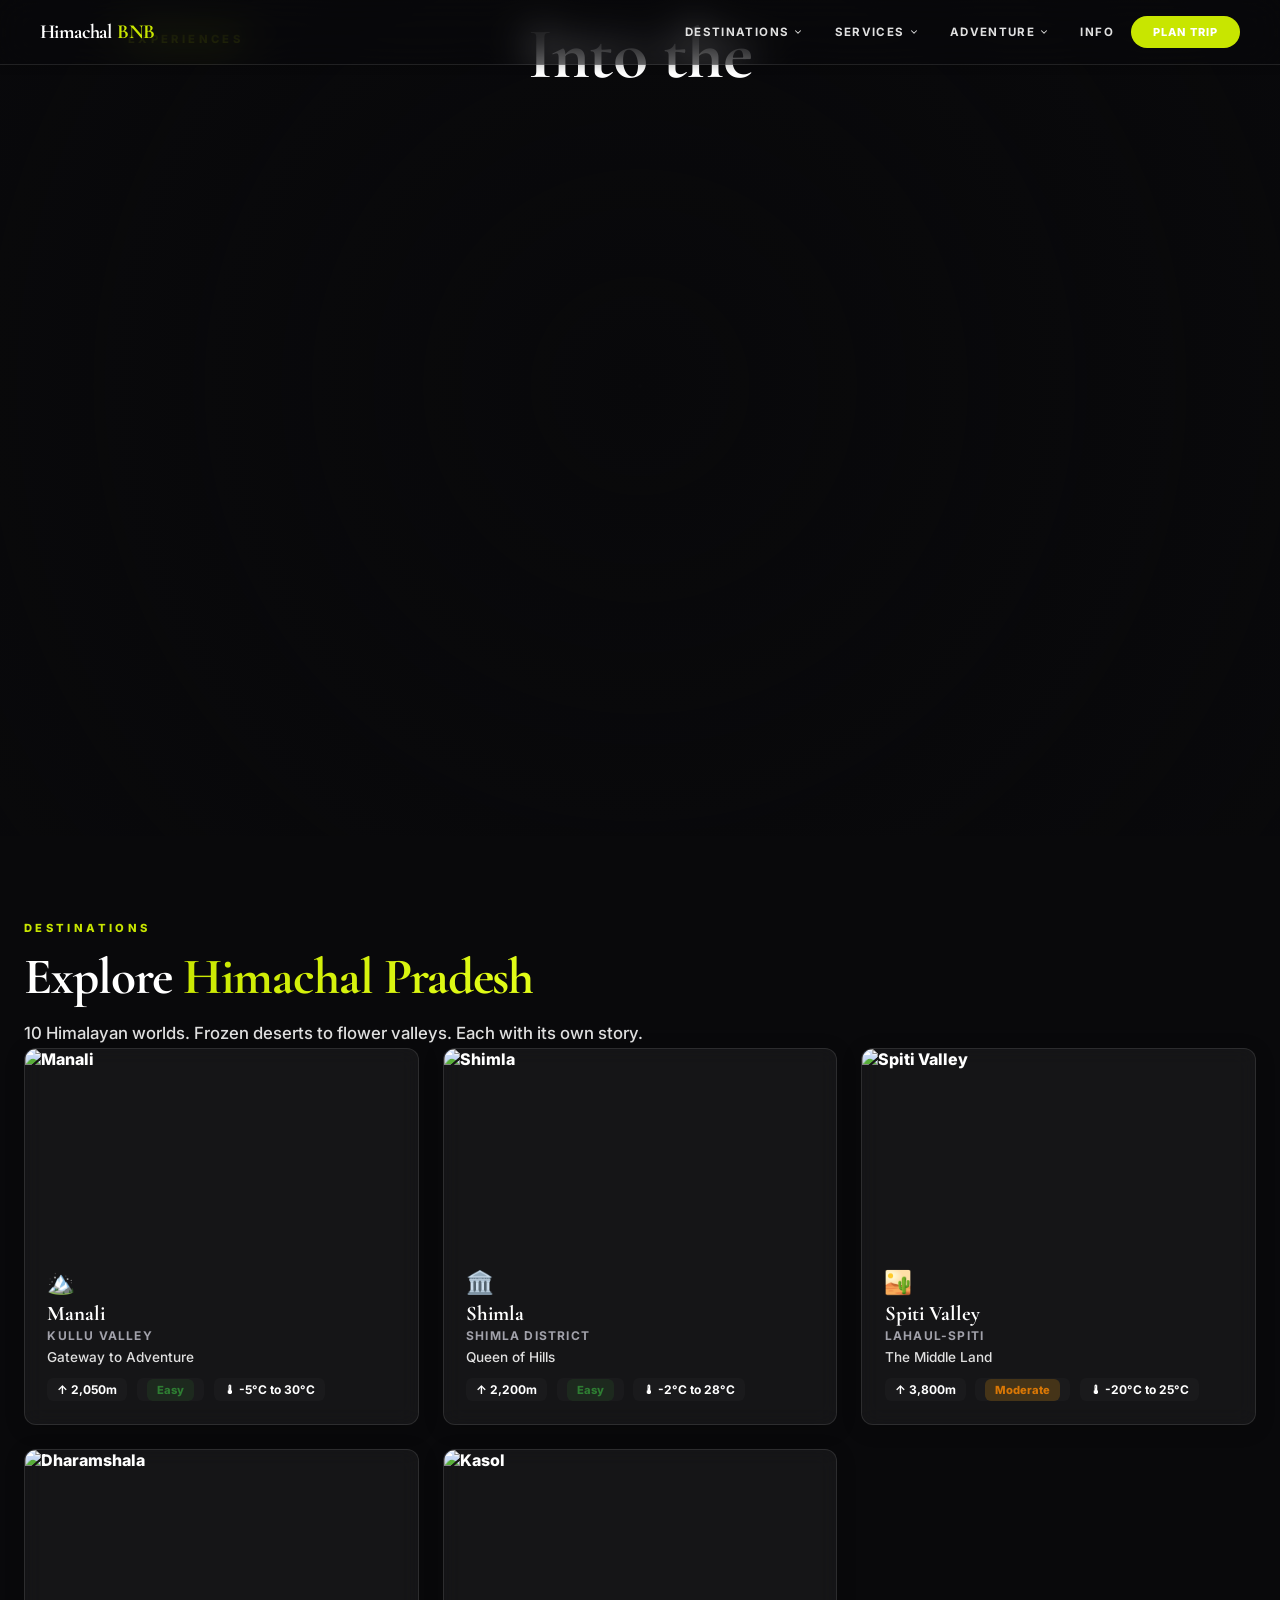
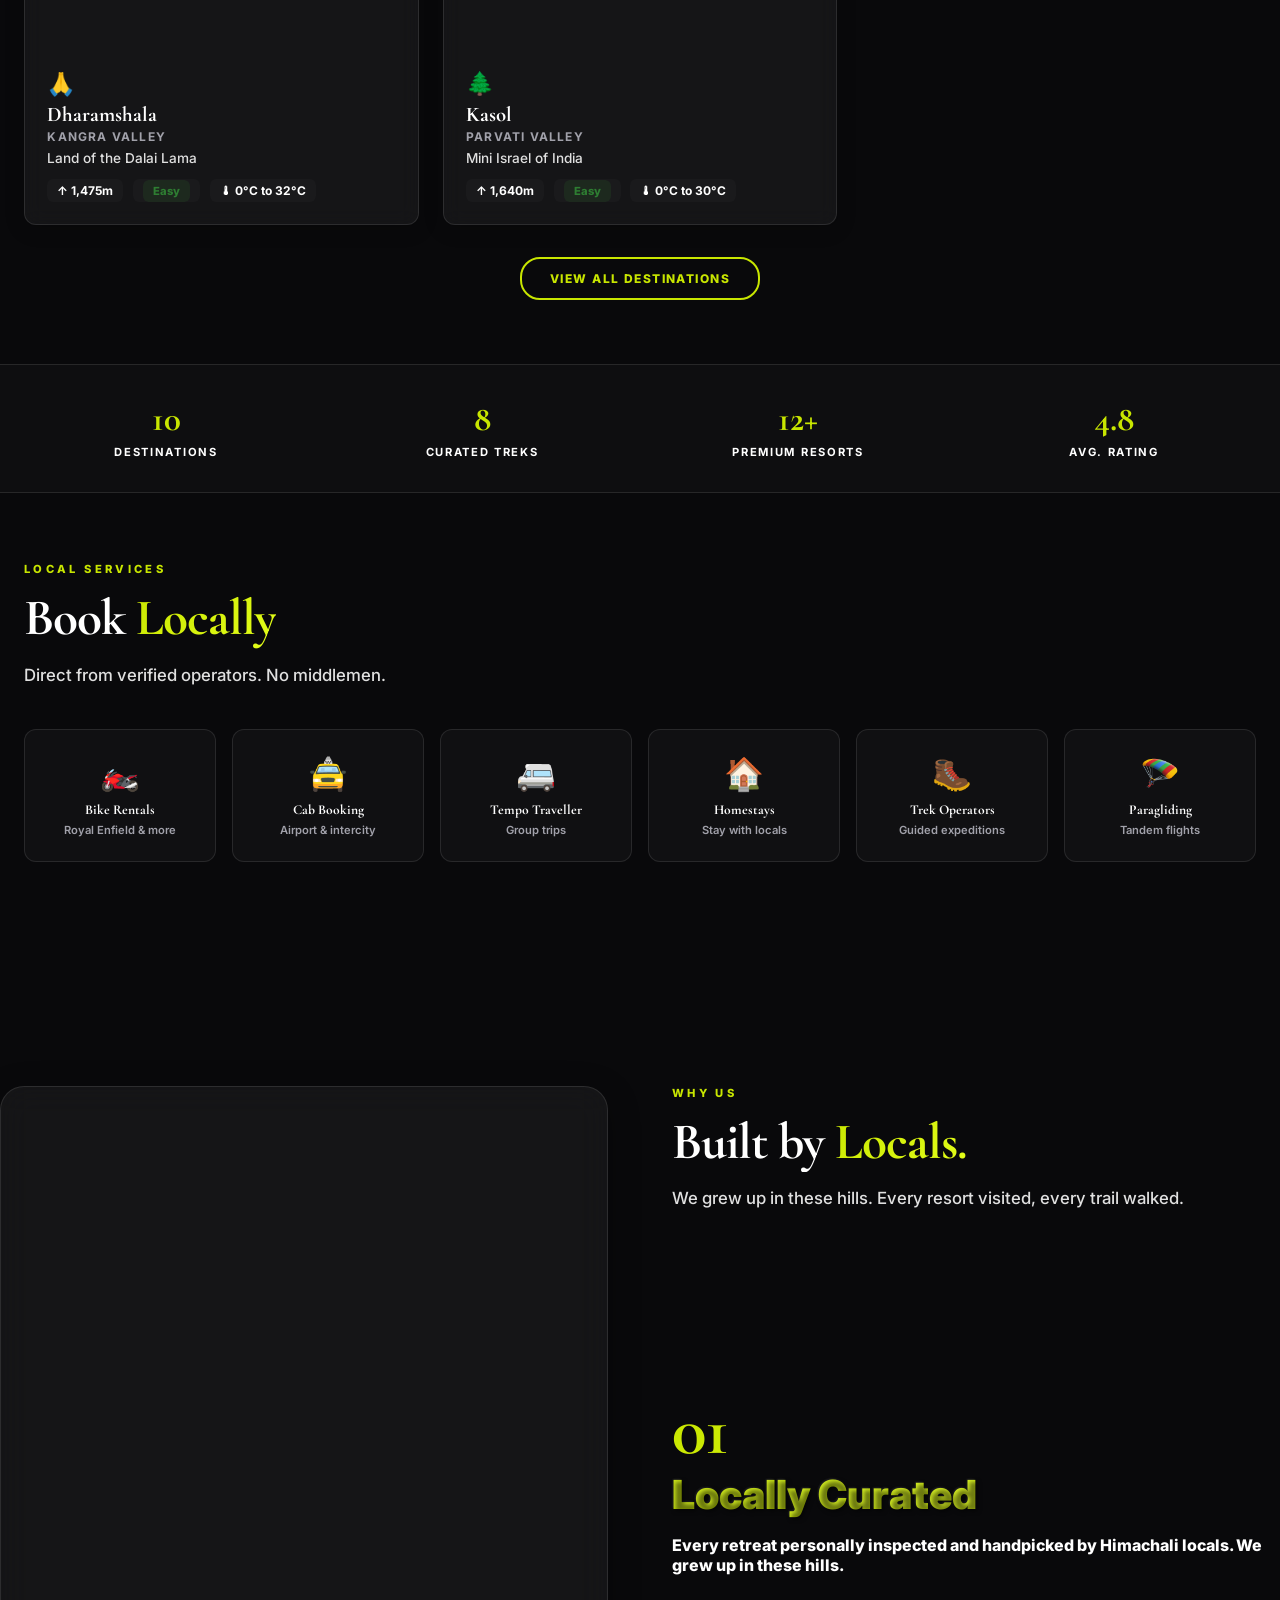
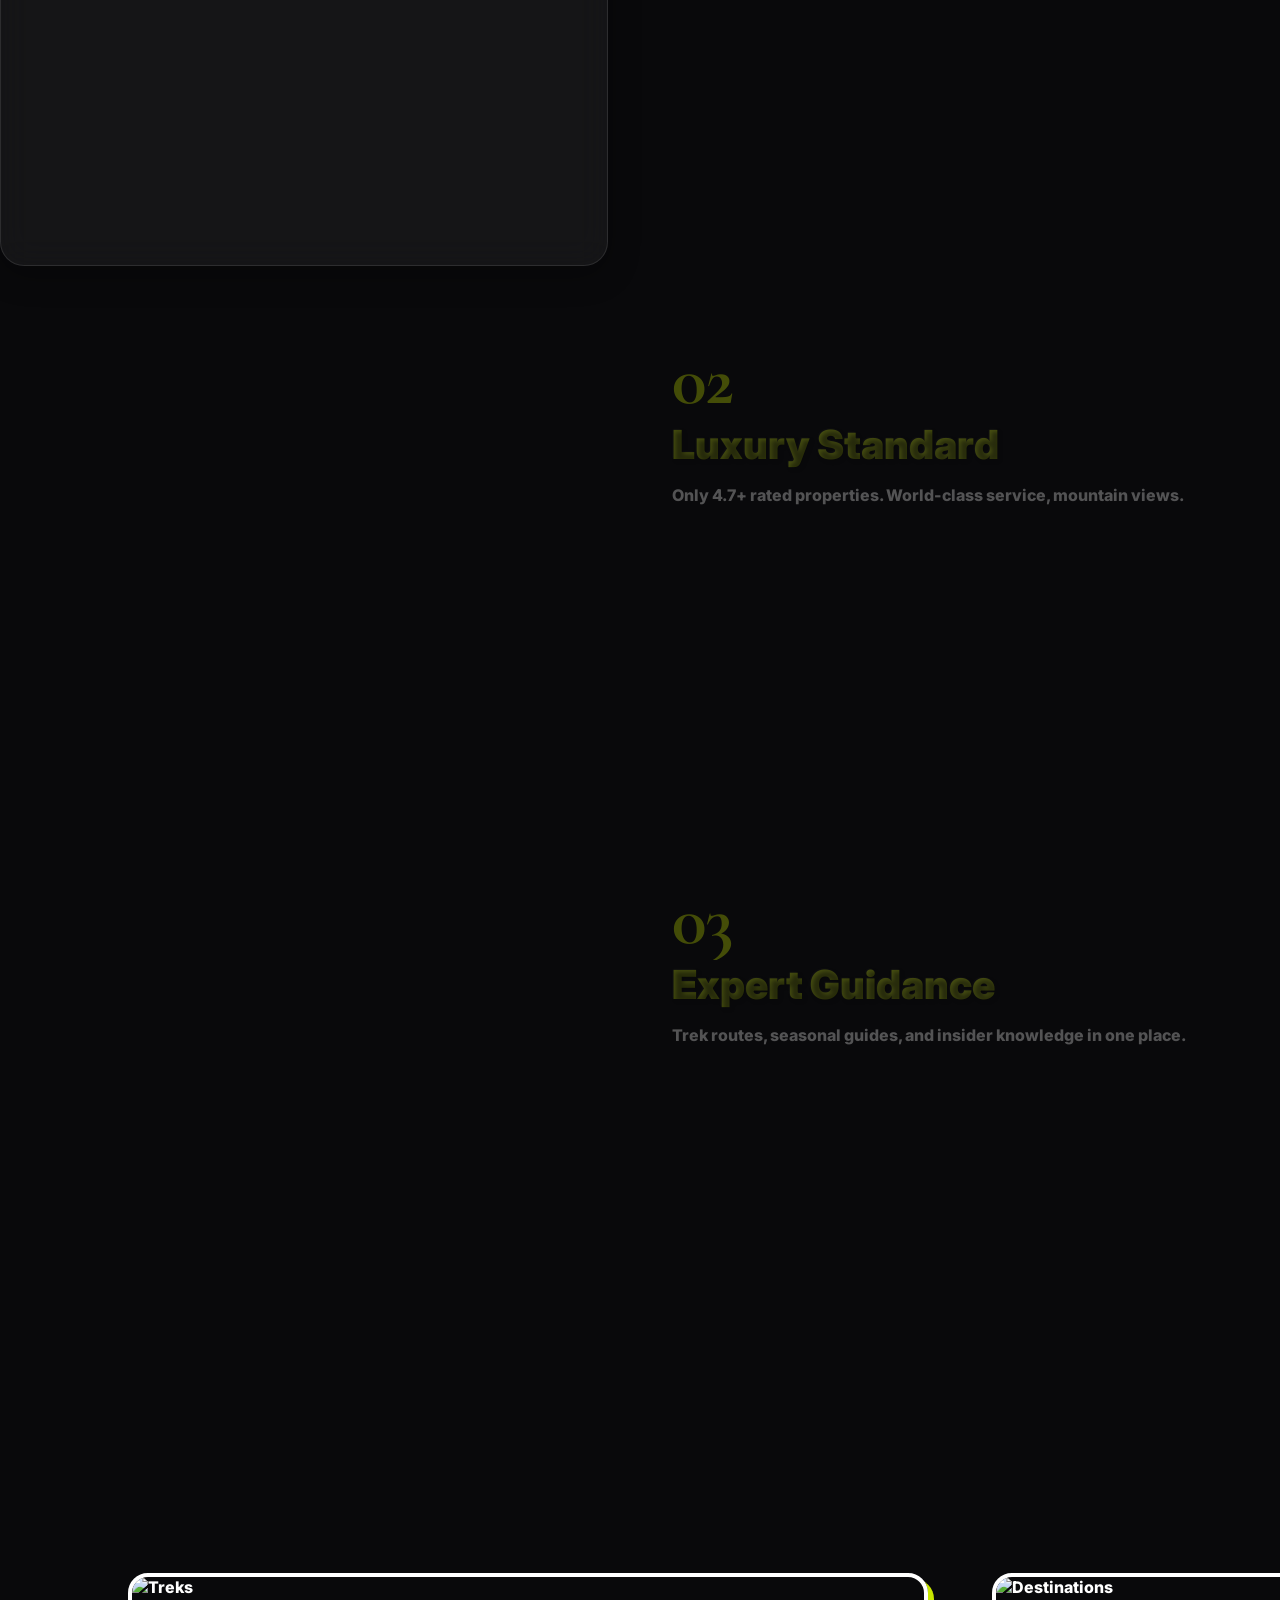
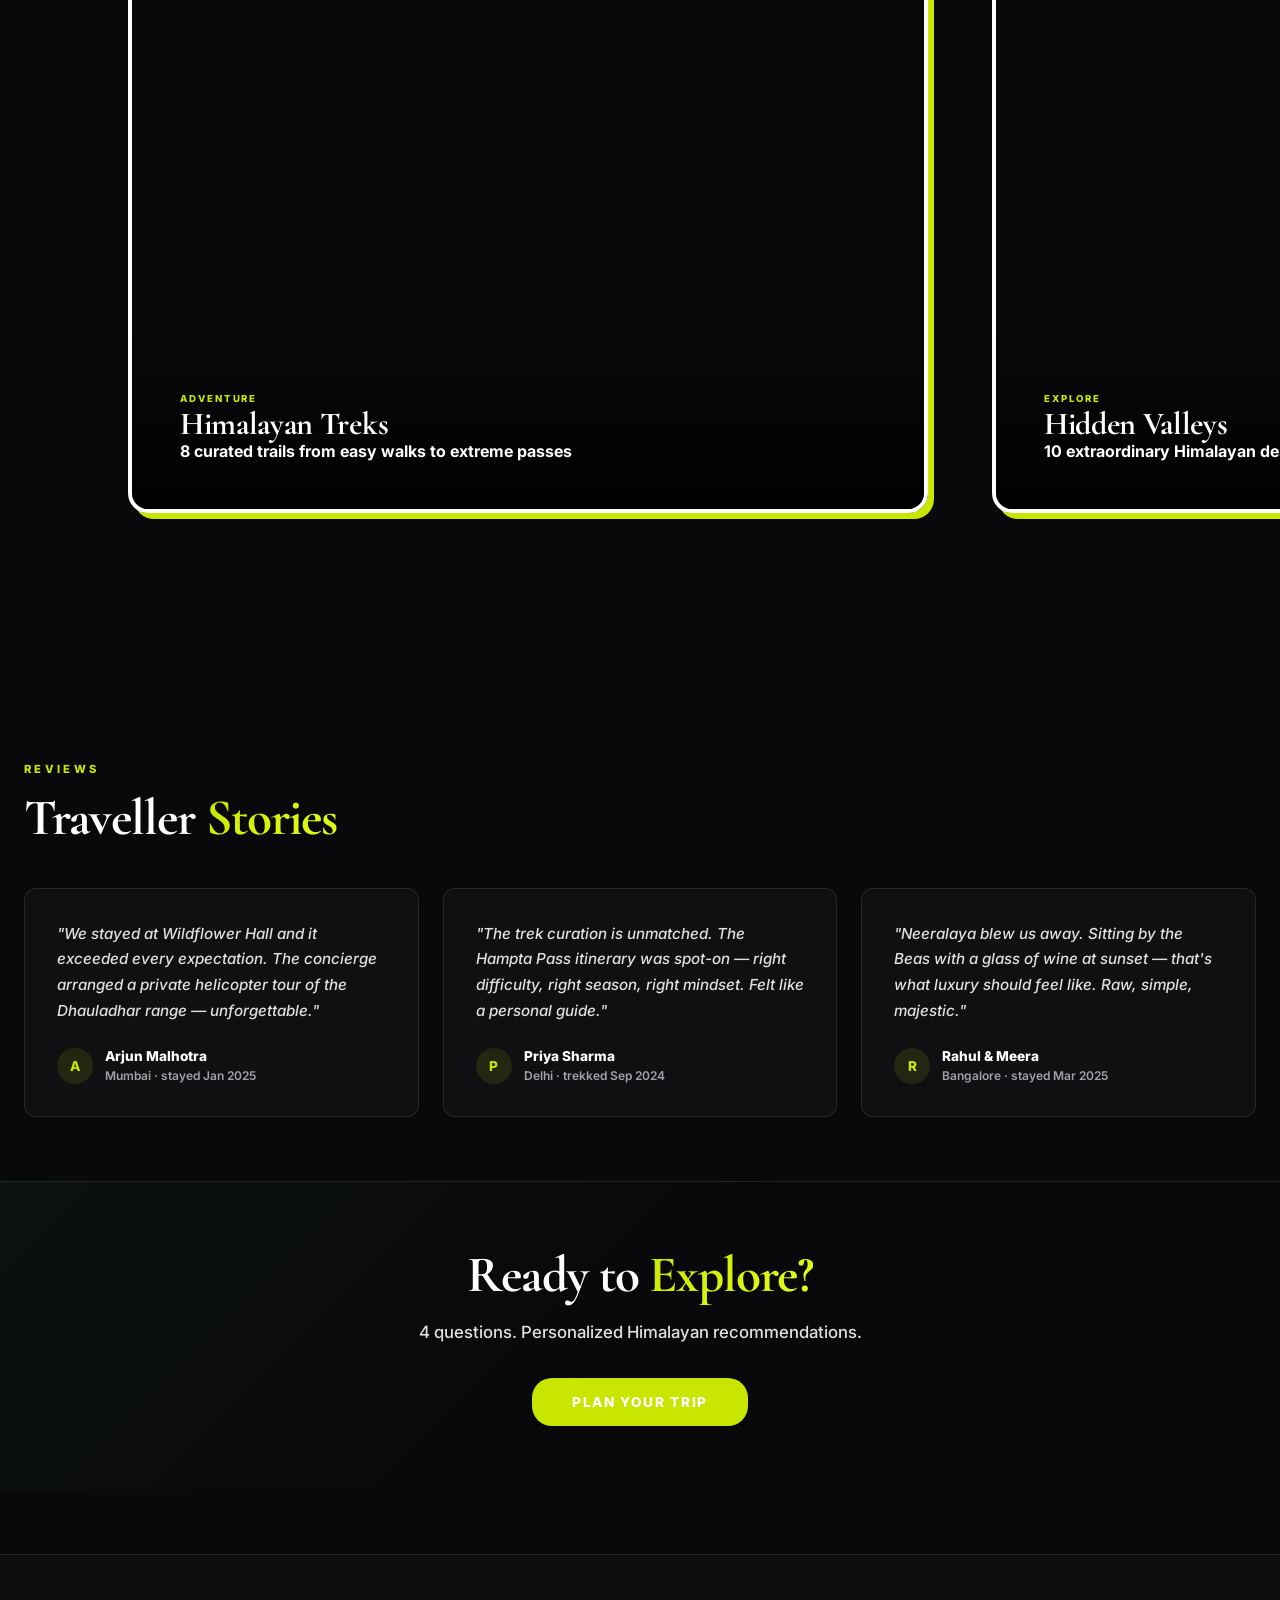
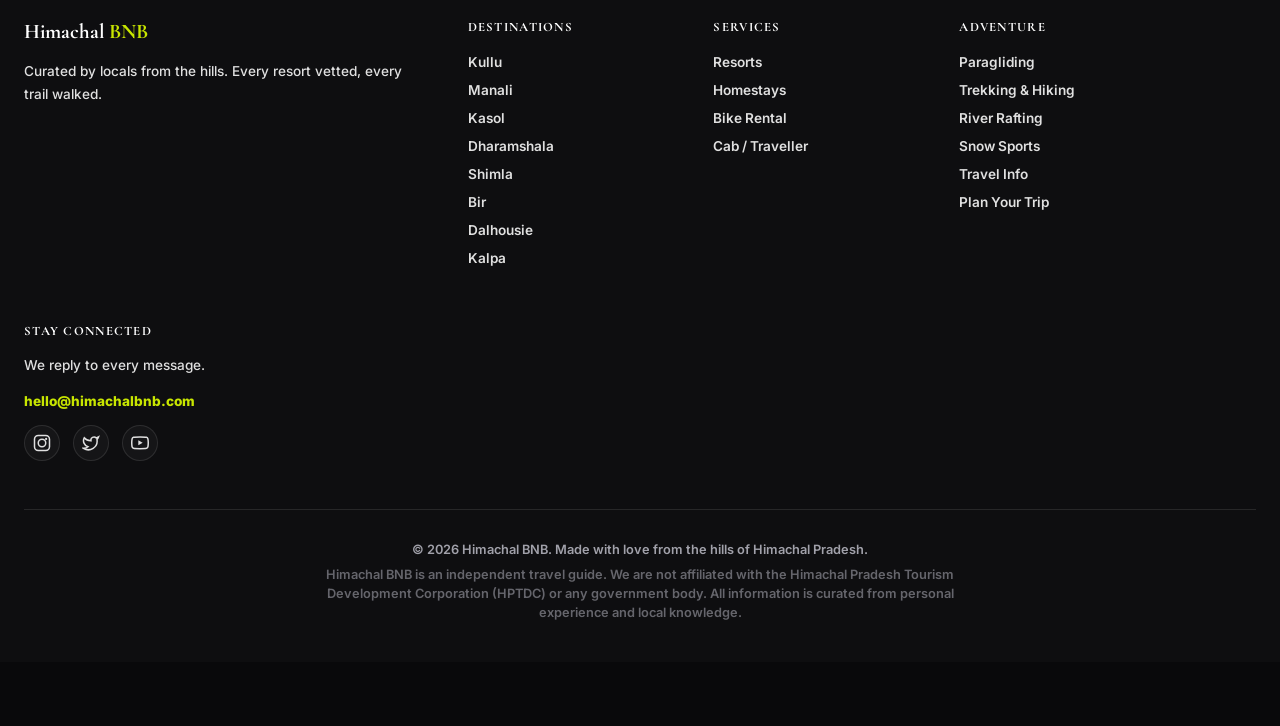
==== commit 6d12259e: "Premium Overhaul Phase 2: Complete frosted glass integration, Universal Detail Viewer routing, origi" ====
--- a/index.html
+++ b/index.html
@@ -13,16 +13,32 @@
   <link rel="preconnect" href="https://fonts.googleapis.com">
   <link rel="preconnect" href="https://fonts.gstatic.com" crossorigin>
   <link rel="preconnect" href="https://images.unsplash.com">
-  <link href="https://fonts.googleapis.com/css2?family=Cormorant+Garamond:ital,wght@0,300;0,400;0,500;0,600;0,700;1,400;1,500&family=Inter:wght@300;400;500;600;700;800;900&display=swap" rel="stylesheet">
+  <link href="https://fonts.googleapis.com/css2?family=Cormorant+Garamond:ital,wght@0,400;0,600;0,700;1,400;1,600&family=Inter:wght@400;600;700;800;900&display=swap" rel="stylesheet">
   <link rel="stylesheet" href="css/styles.css">
+  <script src="https://unpkg.com/lenis@1.1.13/dist/lenis.min.js"></script>
+  <script src="https://cdnjs.cloudflare.com/ajax/libs/gsap/3.12.5/gsap.min.js"></script>
+  <script src="https://cdnjs.cloudflare.com/ajax/libs/gsap/3.12.5/ScrollTrigger.min.js"></script>
 </head>
 <body>
+  <div class="scroll-progress" id="scroll-progress"></div>
 
   <main>
     <h1 class="sr-only">Himachal BNB — Your Gateway to Himachal Pradesh</h1>
 
+    <!-- PARALLAX HERO -->
+    <header class="hero-parallax" id="hero-parallax">
+      <div class="hero-layer hero-bg" data-speed="0.3"></div>
+      <div class="hero-layer hero-mid" data-speed="0.6"></div>
+      <div class="hero-overlay"></div>
+      <div class="hero-content hero-layer" data-speed="1.2">
+        <h1 class="giant-title split-parent" id="hero-title"><span class="split-child">Into the</span> <br> <span class="split-child text-gradient">Himalayas</span></h1>
+        <p class="section-desc neu-text reveal-item delay-1" style="color:var(--text-primary); max-width:600px; margin: 1.5rem auto 2.5rem; font-size: 1.25rem;">Curated premium retreats, wild adventures, and untold stories from the actual locals.</p>
+        <a href="#destinations" class="btn btn-primary btn-lg brutalist-border reveal-item delay-2">Explore The Wild</a>
+      </div>
+    </header>
+
     <!-- DESTINATION CARDS — shown directly -->
-    <section class="section" style="padding-top: 5rem;" aria-label="Featured Destinations">
+    <section id="destinations" class="section" style="padding-top: 5rem;" aria-label="Featured Destinations">
       <div class="container">
         <span class="section-label">Destinations</span>
         <h2 class="section-title">Explore <span class="text-gradient">Himachal Pradesh</span></h2>
@@ -85,71 +101,73 @@
       </div>
     </section>
 
-    <!-- WHY US -->
+    <!-- WHY US STICKY -->
     <section class="section" aria-label="Why Himachal BNB">
-      <div class="container">
-        <span class="section-label">Why Us</span>
-        <h2 class="section-title">Built by <span class="text-gradient">Locals.</span></h2>
-        <p class="section-desc">We grew up in these hills. Every resort visited, every trail walked.</p>
-        <div class="features-grid">
-          <div class="feature-card">
-            <span class="feature-icon">🏔️</span>
-            <h3>Locally Curated</h3>
-            <p>Every retreat personally inspected and handpicked by Himachali locals.</p>
-          </div>
-          <div class="feature-card">
-            <span class="feature-icon">✨</span>
-            <h3>Luxury Standard</h3>
+      <div class="container sticky-section" id="sticky-section">
+        <div class="sticky-left glass-card" id="sticky-img" style="background-image: url('https://images.unsplash.com/photo-1448375240586-882707db888b?w=800&auto=format&fit=crop');"></div>
+        <div class="sticky-right">
+          <span class="section-label">Why Us</span>
+          <h2 class="section-title split-parent"><span class="split-child">Built by</span> <span class="split-child text-gradient">Locals.</span></h2>
+          <p class="section-desc">We grew up in these hills. Every resort visited, every trail walked.</p>
+          
+          <div class="sticky-feature active" data-img="https://images.unsplash.com/photo-1448375240586-882707db888b?w=800&auto=format&fit=crop">
+            <span class="giant-title text-gradient">01</span>
+            <h3 class="neu-text text-gradient">Locally Curated</h3>
+            <p>Every retreat personally inspected and handpicked by Himachali locals. We grew up in these hills.</p>
+          </div>
+          <div class="sticky-feature" data-img="https://images.unsplash.com/photo-1506905925346-21bda4d32df4?w=800&auto=format&fit=crop">
+            <span class="giant-title text-gradient">02</span>
+            <h3 class="neu-text text-gradient">Luxury Standard</h3>
             <p>Only 4.7+ rated properties. World-class service, mountain views.</p>
           </div>
-          <div class="feature-card">
-            <span class="feature-icon">🗺️</span>
-            <h3>Expert Guidance</h3>
+          <div class="sticky-feature" data-img="https://images.unsplash.com/photo-1464822759023-fed622ff2c3b?w=800&auto=format&fit=crop">
+            <span class="giant-title text-gradient">03</span>
+            <h3 class="neu-text text-gradient">Expert Guidance</h3>
             <p>Trek routes, seasonal guides, and insider knowledge in one place.</p>
           </div>
         </div>
       </div>
     </section>
 
-    <!-- EXPERIENCES -->
-    <section class="section section-dark" aria-label="Explore by Experience">
-      <div class="container">
-        <span class="section-label">Experiences</span>
-        <h2 class="section-title">Your <span class="text-gradient">Adventure</span></h2>
-        <div class="experience-grid">
-          <a href="treks.html" class="exp-card" style="background-image: url('https://images.unsplash.com/photo-1626714486580-08709e99a341?w=800&auto=format&fit=crop');">
-            <div class="exp-overlay"></div>
-            <div class="exp-content">
-              <span class="exp-tag">Adventure</span>
-              <h3>Himalayan Treks</h3>
-              <p>8 curated trails from easy walks to extreme passes</p>
-            </div>
-          </a>
-          <a href="destinations.html" class="exp-card" style="background-image: url('https://images.unsplash.com/photo-1506905925346-21bda4d32df4?w=800&auto=format&fit=crop');">
-            <div class="exp-overlay"></div>
-            <div class="exp-content">
-              <span class="exp-tag">Explore</span>
-              <h3>Hidden Valleys</h3>
-              <p>10 extraordinary Himalayan destinations</p>
-            </div>
-          </a>
-          <a href="info.html" class="exp-card" style="background-image: url('https://images.unsplash.com/photo-1464822759023-fed622ff2c3b?w=800&auto=format&fit=crop');">
-            <div class="exp-overlay"></div>
-            <div class="exp-content">
-              <span class="exp-tag">Seasonal</span>
-              <h3>When to Visit</h3>
-              <p>Month-by-month travel intel</p>
-            </div>
-          </a>
-          <a href="info.html" class="exp-card" style="background-image: url('https://images.unsplash.com/photo-1513220556209-66c30ddde66f?w=800&auto=format&fit=crop');">
-            <div class="exp-overlay"></div>
-            <div class="exp-content">
-              <span class="exp-tag">Wildlife</span>
-              <h3>Rare Encounters</h3>
-              <p>Snow leopards, monals & rare Himalayan species</p>
-            </div>
-          </a>
-        </div>
+    <!-- HORIZONTAL SCROLL EXPERIENCES -->
+    <section class="horizontal-scroll-wrapper" id="horizontal-sec" aria-label="Explore by Experience">
+      <div style="position:absolute; top:2rem; left:10vw; z-index:10;">
+        <span class="section-label" style="display:block;">Experiences</span>
+        <h2 class="section-title split-parent"><span class="split-child">Your <span class="text-gradient">Adventure</span></span></h2>
+      </div>
+      <div class="horizontal-scroll-container" id="horizontal-container">
+        <a href="treks.html" class="horizontal-card brutalist-border">
+          <img src="https://images.unsplash.com/photo-1626714486580-08709e99a341?w=1200" alt="Treks">
+          <div class="horizontal-card-content">
+            <span class="exp-tag">Adventure</span>
+            <h3 class="giant-title" style="color:white;font-size:2rem;">Himalayan Treks</h3>
+            <p style="color:white;font-weight:700;">8 curated trails from easy walks to extreme passes</p>
+          </div>
+        </a>
+        <a href="destinations.html" class="horizontal-card brutalist-border">
+          <img src="https://images.unsplash.com/photo-1506905925346-21bda4d32df4?w=1200" alt="Destinations">
+          <div class="horizontal-card-content">
+            <span class="exp-tag">Explore</span>
+            <h3 class="giant-title" style="color:white;font-size:2rem;">Hidden Valleys</h3>
+            <p style="color:white;font-weight:700;">10 extraordinary Himalayan destinations</p>
+          </div>
+        </a>
+        <a href="info.html" class="horizontal-card brutalist-border">
+          <img src="https://images.unsplash.com/photo-1464822759023-fed622ff2c3b?w=1200" alt="Seasons">
+          <div class="horizontal-card-content">
+            <span class="exp-tag">Seasonal</span>
+            <h3 class="giant-title" style="color:white;font-size:2rem;">When to Visit</h3>
+            <p style="color:white;font-weight:700;">Month-by-month travel intel</p>
+          </div>
+        </a>
+        <a href="info.html" class="horizontal-card brutalist-border">
+          <img src="https://images.unsplash.com/photo-1513220556209-66c30ddde66f?w=1200" alt="Wildlife">
+          <div class="horizontal-card-content">
+            <span class="exp-tag">Wildlife</span>
+            <h3 class="giant-title" style="color:white;font-size:2rem;">Rare Encounters</h3>
+            <p style="color:white;font-weight:700;">Snow leopards, monals & rare Himalayan species</p>
+          </div>
+        </a>
       </div>
     </section>
 
--- a/css/styles.css
+++ b/css/styles.css
@@ -6,18 +6,18 @@
 .sr-only { position: absolute; width: 1px; height: 1px; padding: 0; margin: -1px; overflow: hidden; clip: rect(0,0,0,0); border: 0; }
 
 :root {
-  --bg: #faf8f4;
-  --bg-card: #ffffff;
-  --bg-card-hover: #f5f2ec;
-  --bg-surface: #f0ede6;
-  --border: #e4dfd6;
-  --border-hover: #d1cbc0;
-  --text-primary: #1a1a1a;
-  --text-secondary: #3d3d3d;
-  --text-muted: #6b6560;
-  --accent: #2e7d32;
-  --accent-hover: #1b5e20;
-  --accent-subtle: rgba(46,125,50,0.10);
+  --bg: #09090b;
+  --bg-card: rgba(255, 255, 255, 0.03);
+  --bg-card-hover: rgba(255, 255, 255, 0.08);
+  --bg-surface: rgba(255, 255, 255, 0.02);
+  --border: rgba(255, 255, 255, 0.1);
+  --border-hover: rgba(255, 255, 255, 0.2);
+  --text-primary: #ffffff;
+  --text-secondary: #e0e0e0;
+  --text-muted: #a1a1aa;
+  --accent: #C8E600;
+  --accent-hover: #e4ff1a;
+  --accent-subtle: rgba(200, 230, 0, 0.10);
   --accent-warm: #d4a574;
   --accent-rose: #c9908a;
   --font-heading: 'Cormorant Garamond', Georgia, serif;
@@ -25,13 +25,13 @@
   --ease: cubic-bezier(0.4, 0, 0.2, 1);
   --radius: 12px;
   --radius-sm: 8px;
-  --shadow-sm: 0 2px 8px rgba(0,0,0,0.06);
-  --shadow-md: 0 8px 30px rgba(0,0,0,0.08);
-  --shadow-lg: 0 20px 60px rgba(0,0,0,0.10);
+  --shadow-sm: 0 2px 8px rgba(0,0,0,0.2);
+  --shadow-md: 0 8px 30px rgba(0,0,0,0.3);
+  --shadow-lg: 0 20px 60px rgba(0,0,0,0.5);
 }
 
 html { scroll-behavior: smooth; -webkit-font-smoothing: antialiased; }
-body { font-family: var(--font-body); background: var(--bg); color: var(--text-primary); overflow-x: hidden; min-height: 100vh; font-weight: 500; }
+body { font-family: var(--font-body); background: var(--bg); color: var(--text-primary); overflow-x: hidden; min-height: 100vh; font-weight: 800; }
 ::-webkit-scrollbar { width: 6px; }
 ::-webkit-scrollbar-track { background: var(--bg); }
 ::-webkit-scrollbar-thumb { background: var(--border); border-radius: 3px; }
@@ -40,7 +40,7 @@
 :focus-visible { outline: 2px solid var(--accent); outline-offset: 2px; }
 
 /* Utilities */
-.text-gradient { background: linear-gradient(135deg, var(--accent), #43a047); -webkit-background-clip: text; -webkit-text-fill-color: transparent; background-clip: text; }
+.text-gradient { background: linear-gradient(135deg, var(--accent), #e4ff1a); -webkit-background-clip: text; -webkit-text-fill-color: transparent; background-clip: text; }
 .container { max-width: 1320px; margin: 0 auto; padding: 0 24px; }
 .giant-title { font-family: var(--font-heading); font-size: clamp(2.5rem, 6vw, 4.5rem); font-weight: 800; line-height: 1.1; letter-spacing: -0.01em; color: var(--text-primary); }
 
@@ -48,8 +48,8 @@
    NAVIGATION — Premium Agency-Level
    ═══════════════════════════════════════════════════════════════ */
 
-.site-nav { position: fixed; top: 0; left: 0; right: 0; z-index: 100; background: rgba(250,248,244,0.95); backdrop-filter: blur(16px); -webkit-backdrop-filter: blur(16px); border-bottom: 1px solid var(--border); box-shadow: var(--shadow-sm); transition: background 0.4s var(--ease), border-color 0.4s var(--ease), box-shadow 0.4s var(--ease); }
-.site-nav.scrolled { background: rgba(250,248,244,0.98); }
+.site-nav { position: fixed; top: 0; left: 0; right: 0; z-index: 100; background: rgba(9, 9, 11, 0.4); backdrop-filter: blur(20px); -webkit-backdrop-filter: blur(20px); border-bottom: 1px solid var(--border); box-shadow: var(--shadow-sm); transition: background 0.4s var(--ease), border-color 0.4s var(--ease), box-shadow 0.4s var(--ease); }
+.site-nav.scrolled { background: rgba(9, 9, 11, 0.8); box-shadow: 0 4px 30px rgba(0,0,0,0.5); }
 .nav-inner { display: flex; align-items: center; justify-content: space-between; max-width: 1320px; margin: 0 auto; padding: 0 40px; height: 64px; transition: height 0.3s var(--ease); }
 .site-nav.scrolled .nav-inner { height: 56px; }
 
@@ -775,3 +775,217 @@
 @media (max-width: 768px) {
   .sp-grid, .ap-dest-grid { grid-template-columns: 1fr; }
 }
+
+/* ═══════════════════════════════════════════════════════════════
+   PREMIUM OVERHAUL: Frosted Glass, Parallax, Lenis, GSAP
+   ═══════════════════════════════════════════════════════════════ */
+
+/* Lenis */
+html.lenis, html.lenis body { height: auto; width: 100vw; }
+.lenis.lenis-smooth { scroll-behavior: auto !important; }
+.lenis.lenis-smooth [data-lenis-prevent] { overscroll-behavior: contain; }
+.lenis.lenis-stopped { overflow: hidden; }
+.lenis.lenis-smooth iframe { pointer-events: none; }
+
+/* Scroll Progress Indicator */
+.scroll-progress {
+  position: fixed;
+  top: 0;
+  left: 0;
+  width: 100%;
+  height: 4px;
+  background: linear-gradient(90deg, #667eea, #f64f59);
+  transform-origin: left;
+  transform: scaleX(0);
+  z-index: 9999;
+}
+
+/* Neumorphism Text & Brutalism */
+.neu-text {
+  text-shadow: 2px 2px 4px rgba(0,0,0,0.5), -1px -1px 2px rgba(255,255,255,0.1);
+}
+.brutalist-border {
+  border: 4px solid var(--text-primary);
+  box-shadow: 6px 6px 0px var(--accent);
+  transition: transform 0.2s, box-shadow 0.2s;
+}
+.brutalist-border:hover {
+  transform: translate(2px, 2px);
+  box-shadow: 4px 4px 0px var(--accent);
+}
+
+/* Frosted Glass Universal */
+.glass-bg-container {
+  position: fixed;
+  top: 0; left: 0; width: 100vw; height: 100vh;
+  z-index: -2;
+  background-size: cover;
+  background-position: center;
+}
+.glass-overlay {
+  position: fixed;
+  top: 0; left: 0; width: 100vw; height: 100vh;
+  z-index: -1;
+  background: rgba(10, 10, 10, 0.4);
+  backdrop-filter: blur(30px);
+  -webkit-backdrop-filter: blur(30px);
+}
+.glass-card {
+  background: rgba(255, 255, 255, 0.05);
+  backdrop-filter: blur(16px);
+  -webkit-backdrop-filter: blur(16px);
+  border: 1px solid rgba(255, 255, 255, 0.1);
+  box-shadow: 0 8px 32px 0 rgba(0, 0, 0, 0.3);
+  border-radius: var(--radius);
+}
+
+/* Base override for ALL cards to use frosted glass */
+.dest-card, .trek-card, .resort-card, .service-card, .feat-card, .season-card, .wild-card, .sp-card, .ap-dest-card {
+  border: 1px solid rgba(255, 255, 255, 0.1);
+  background: rgba(255, 255, 255, 0.05) !important;
+  backdrop-filter: blur(10px);
+  -webkit-backdrop-filter: blur(10px);
+  box-shadow: 0 4px 20px rgba(0,0,0,0.2) !important;
+}
+
+h1, h2, h3, h4, h5, h6 { font-weight: 900; }
+a { cursor: pointer; }
+
+/* Scroll Reveals (IntersectionObserver) */
+.reveal-item {
+  opacity: 0;
+  transform: translateY(40px);
+  transition: opacity 0.8s var(--ease), transform 0.8s var(--ease);
+}
+.reveal-item.visible {
+  opacity: 1;
+  transform: translateY(0);
+}
+
+/* Word-by-Word text reveal */
+.split-parent { overflow: hidden; display: inline-block; }
+.split-child { 
+  display: inline-block; 
+  transform: translateY(100%); 
+  transition: transform 0.6s cubic-bezier(0.2, 0, 0.2, 1); 
+}
+.visible .split-child { transform: translateY(0); }
+
+/* Parallax Hero (Index) */
+.hero-parallax {
+  position: relative;
+  height: 100vh;
+  min-height: 600px;
+  display: flex;
+  align-items: center;
+  justify-content: center;
+  overflow: hidden;
+  margin-top: -64px; /* offset nav */
+}
+.hero-layer {
+  position: absolute;
+  top: 0; left: 0; width: 100%; height: 100%;
+  pointer-events: none;
+}
+.hero-bg {
+  background-image: url('https://images.unsplash.com/photo-1464822759023-fed622ff2c3b?w=1600&auto=format&fit=crop');
+  background-size: cover;
+  background-position: center;
+  z-index: 1;
+}
+.hero-mid {
+  background-image: url('https://images.unsplash.com/photo-1486870591958-9b9d0d1dda99?w=1600&blend=darken&auto=format&fit=crop');
+  background-size: cover;
+  background-position: center;
+  opacity: 0.4;
+  mix-blend-mode: screen;
+  z-index: 2;
+}
+.hero-content {
+  position: relative;
+  z-index: 3;
+  text-align: center;
+  padding: 0 20px;
+}
+.hero-overlay {
+  position: absolute;
+  inset: 0;
+  background: radial-gradient(circle at center, transparent 0%, #09090b 100%);
+  z-index: 2;
+  opacity: 0.8;
+}
+
+/* Horizontal Scroll Section */
+.horizontal-scroll-wrapper {
+  overflow: hidden;
+  height: 100vh;
+}
+.horizontal-scroll-container {
+  display: flex;
+  width: max-content;
+  height: 100vh;
+  align-items: center;
+  padding-left: 10vw;
+  gap: 4rem;
+}
+.horizontal-card {
+  width: 70vw;
+  max-width: 800px;
+  height: 60vh;
+  border-radius: 20px;
+  overflow: hidden;
+  position: relative;
+}
+.horizontal-card img {
+  width: 100%; height: 100%; object-fit: cover;
+}
+.horizontal-card-content {
+  position: absolute;
+  bottom: 0; left: 0; right: 0;
+  padding: 3rem;
+  background: linear-gradient(to top, rgba(0,0,0,0.9), transparent);
+}
+
+/* Sticky "Why Us" Section */
+.sticky-section {
+  display: flex;
+  gap: 4rem;
+  padding: 6rem 0;
+  position: relative;
+}
+.sticky-left {
+  width: 50%;
+  position: sticky;
+  top: 100px;
+  height: calc(100vh - 120px);
+  border-radius: 24px;
+  background-size: cover;
+  background-position: center;
+  transition: background-image 0.5s ease;
+}
+.sticky-right {
+  width: 50%;
+  display: flex;
+  flex-direction: column;
+}
+.sticky-feature {
+  height: 60vh;
+  display: flex;
+  flex-direction: column;
+  justify-content: center;
+  opacity: 0.3;
+  transition: opacity 0.5s;
+}
+.sticky-feature.active { opacity: 1; }
+.sticky-feature h3 { font-size: 2.5rem; margin-bottom: 1rem; color: var(--accent); }
+
+@media (max-width: 768px) {
+  .sticky-section { flex-direction: column; }
+  .sticky-left { width: 100%; height: 40vh; position: relative; top: 0; margin-bottom: 2rem; }
+  .sticky-right { width: 100%; }
+  .sticky-feature { height: auto; margin-bottom: 3rem; opacity: 1; }
+  
+  .horizontal-scroll-wrapper { height: auto; }
+  .horizontal-scroll-container { flex-direction: column; width: 100%; padding: 0 20px; height: auto; }
+  .horizontal-card { width: 100%; height: 40vh; margin-bottom: 2rem; }
+}
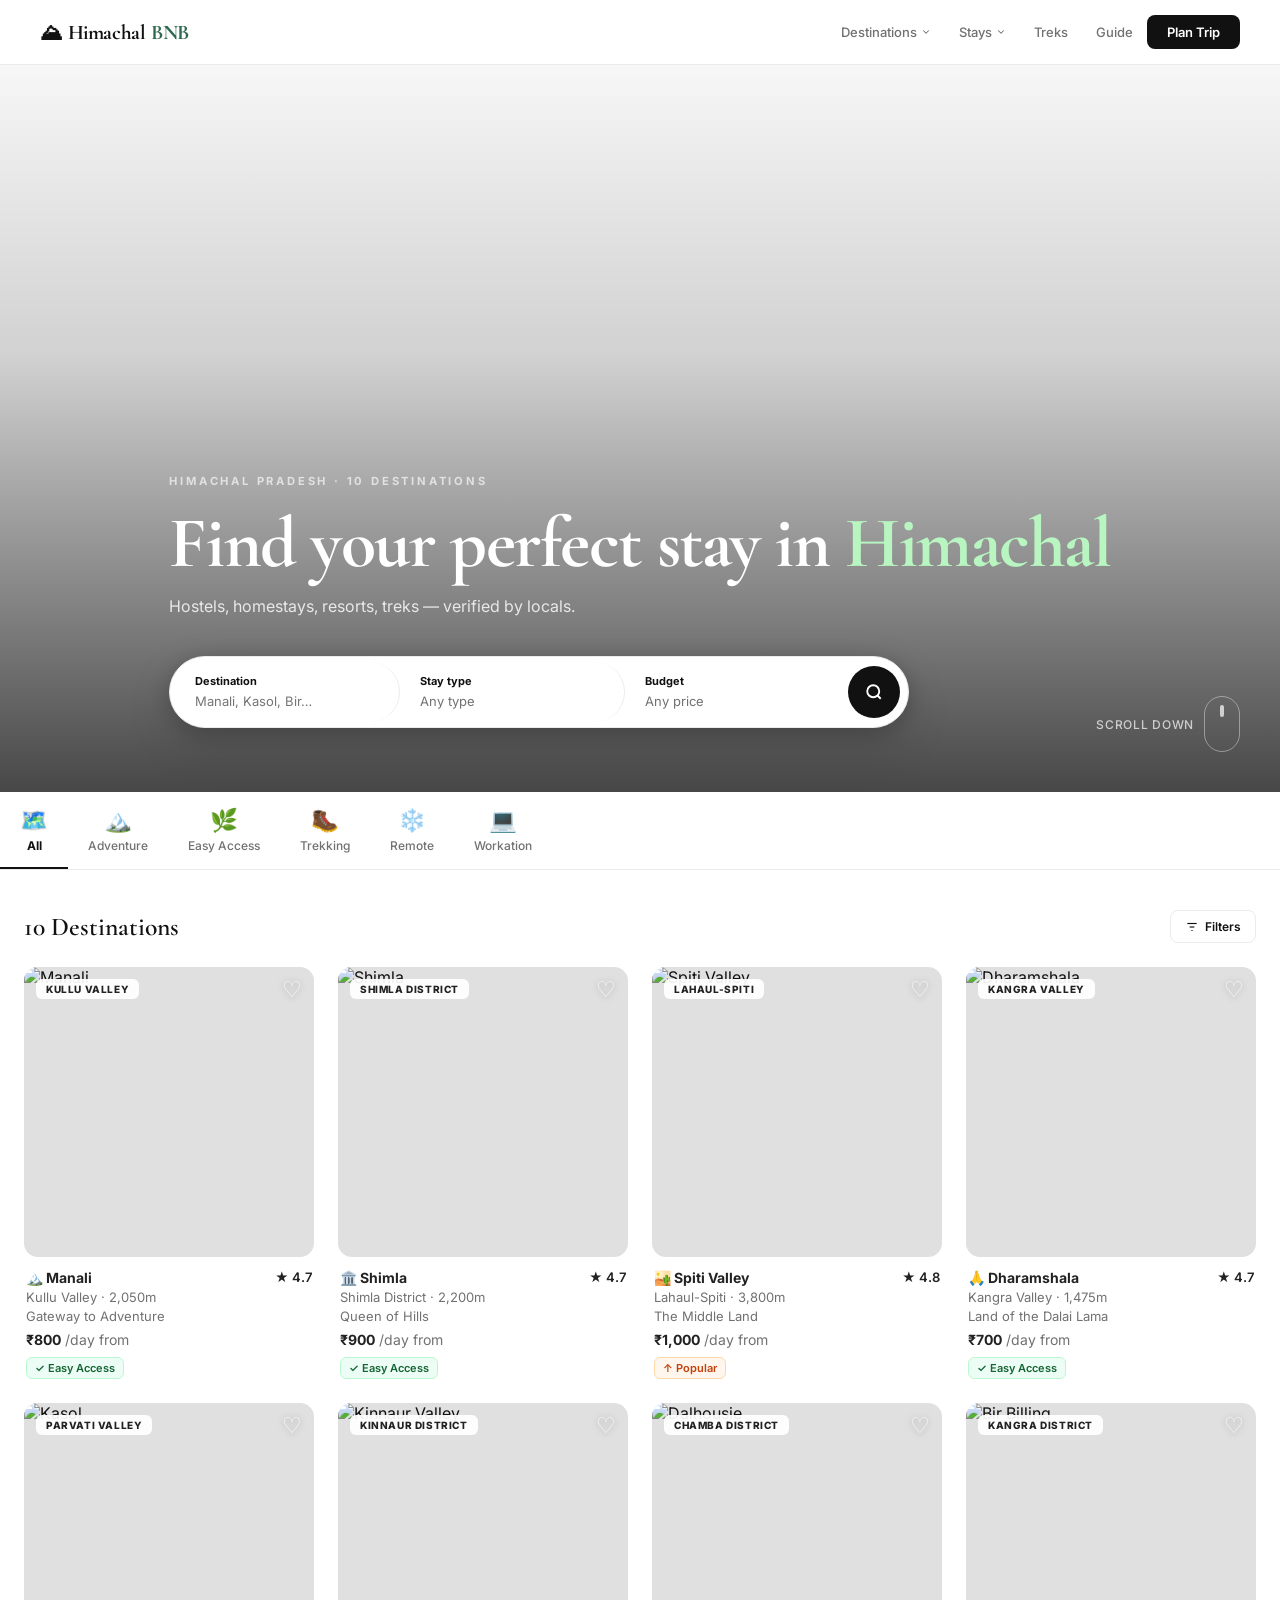
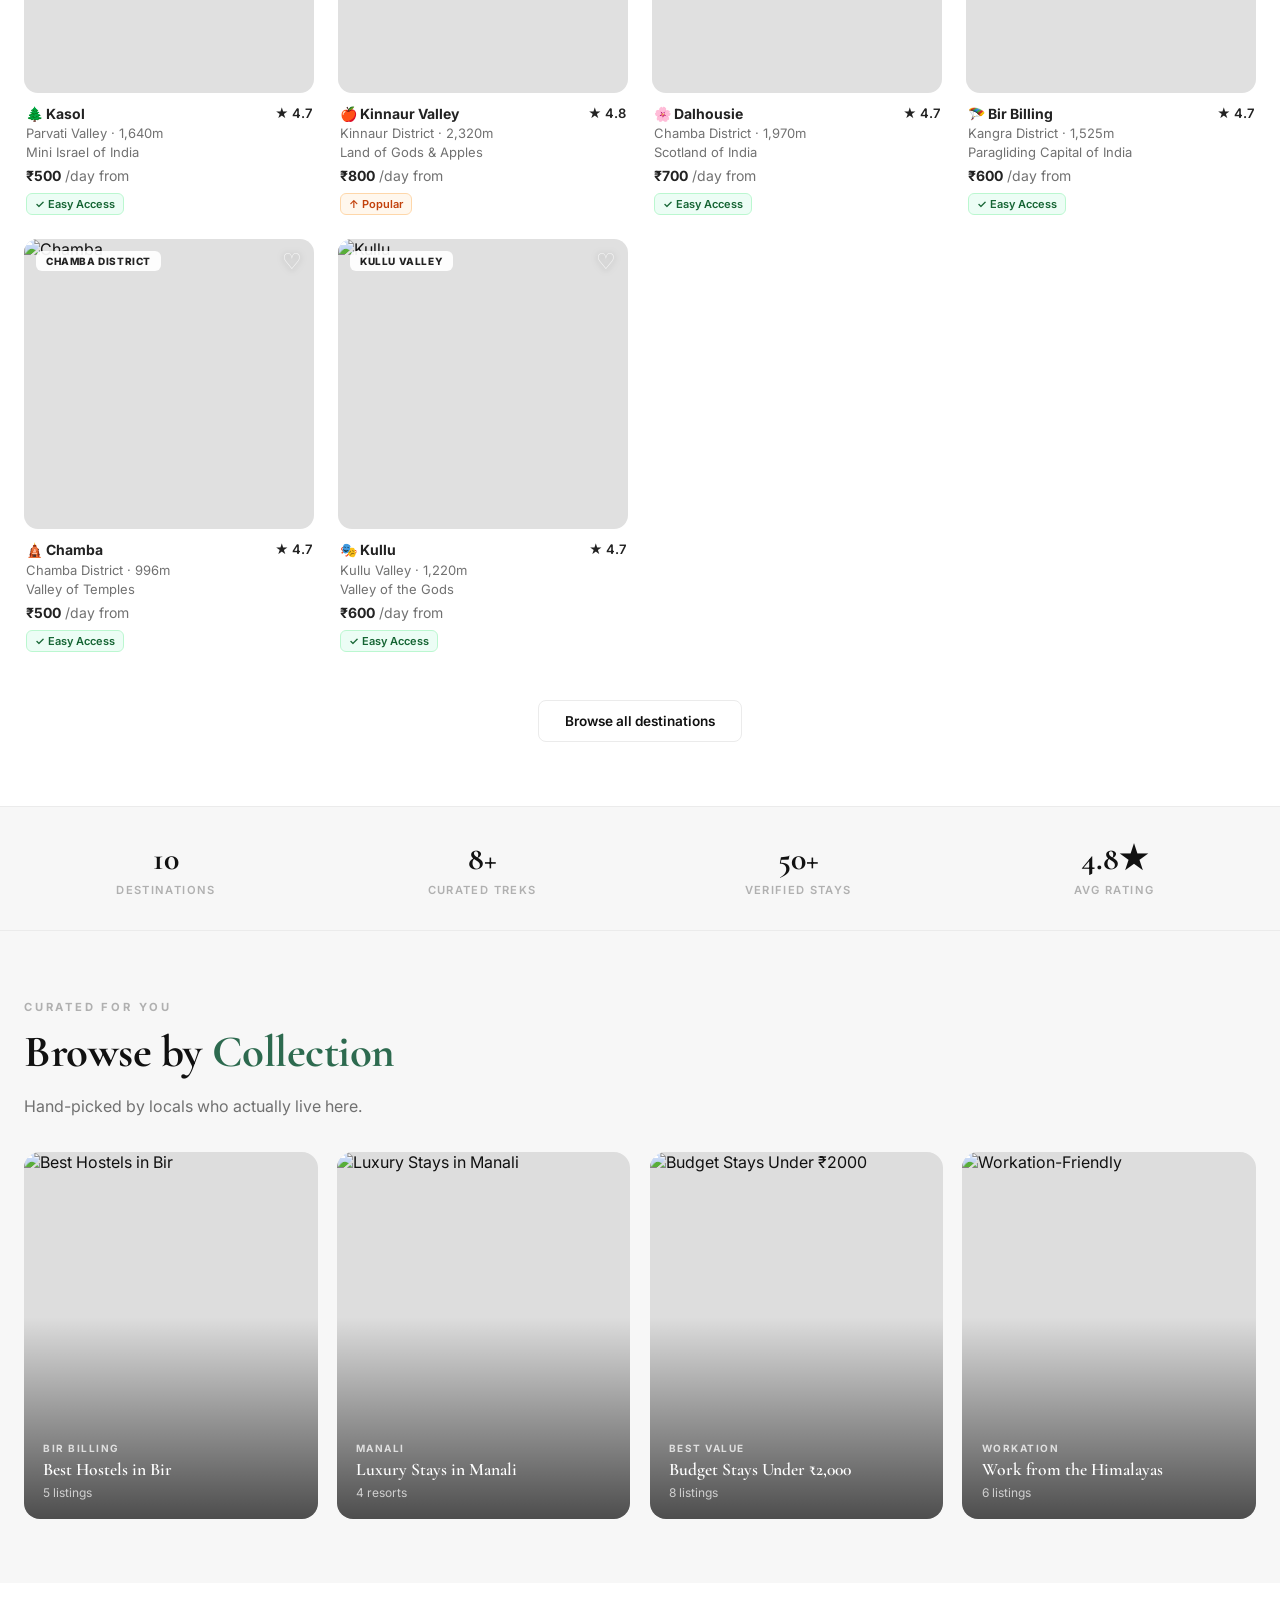
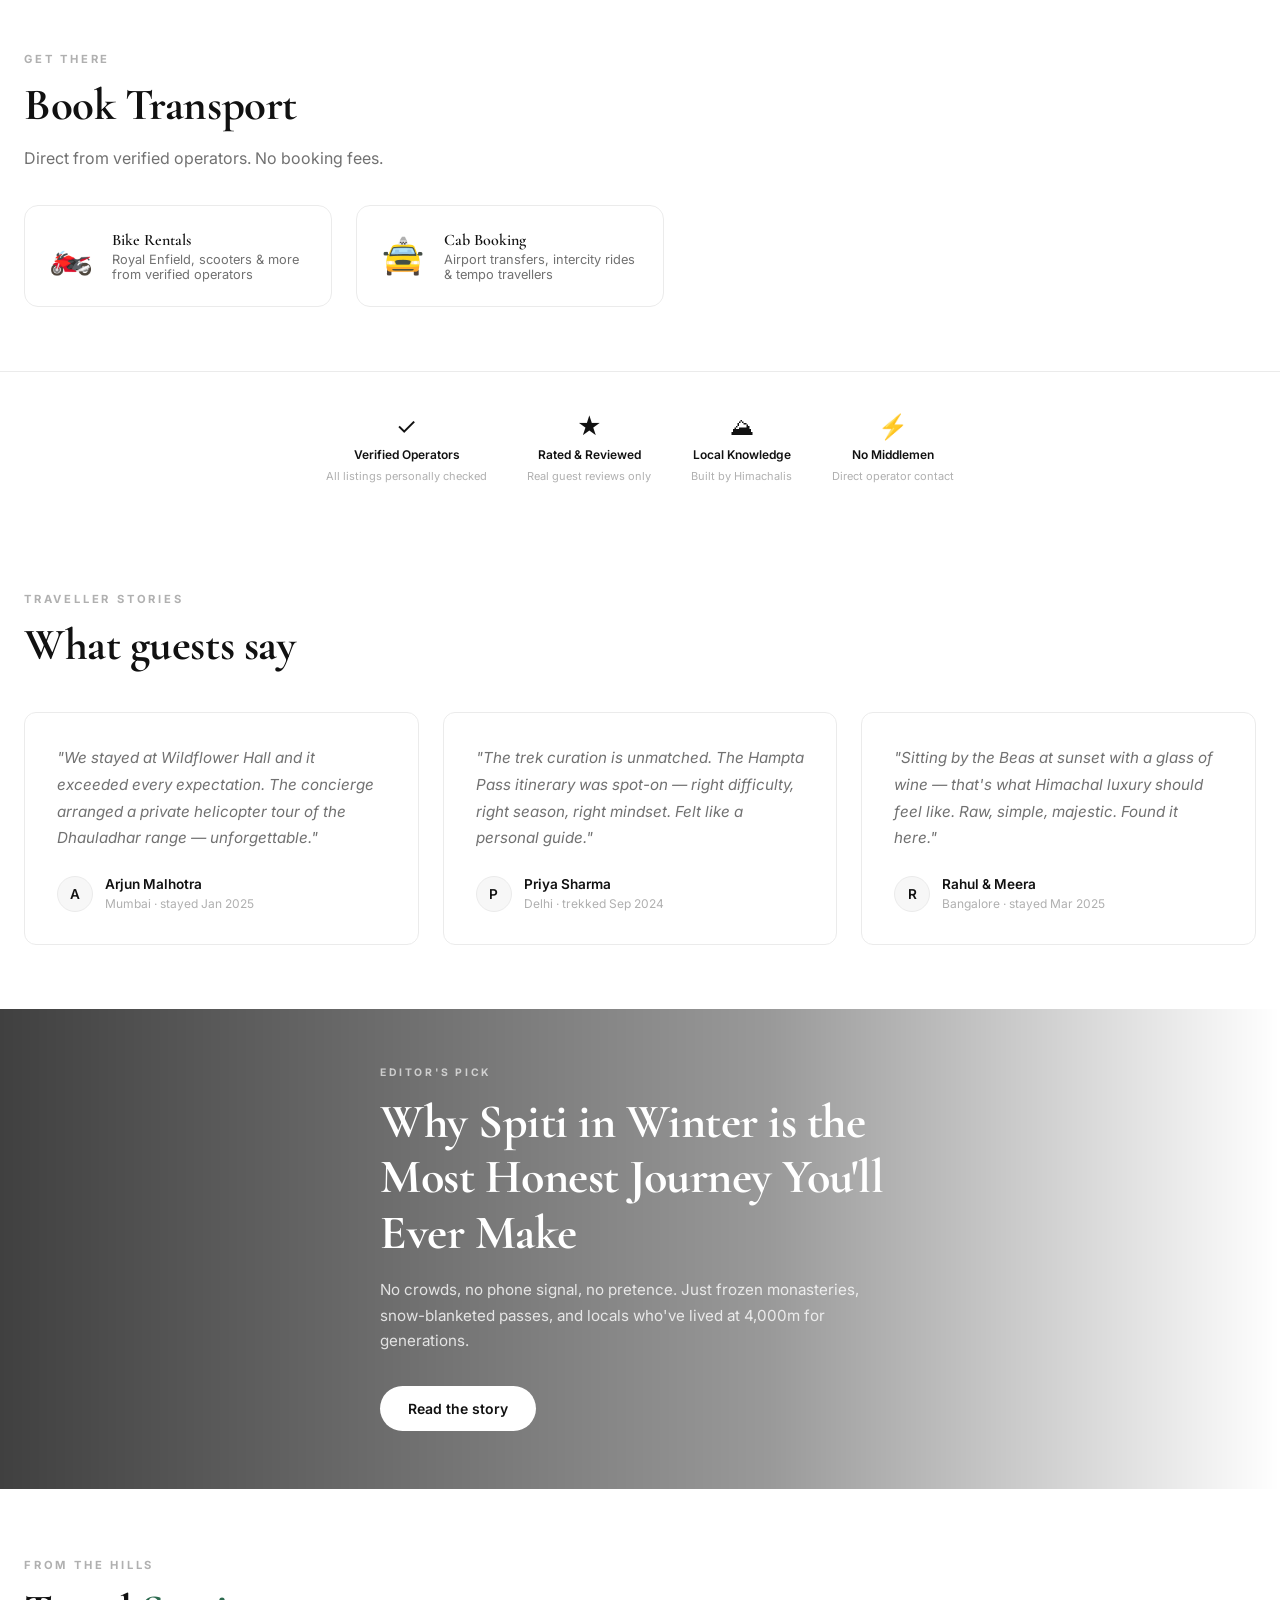
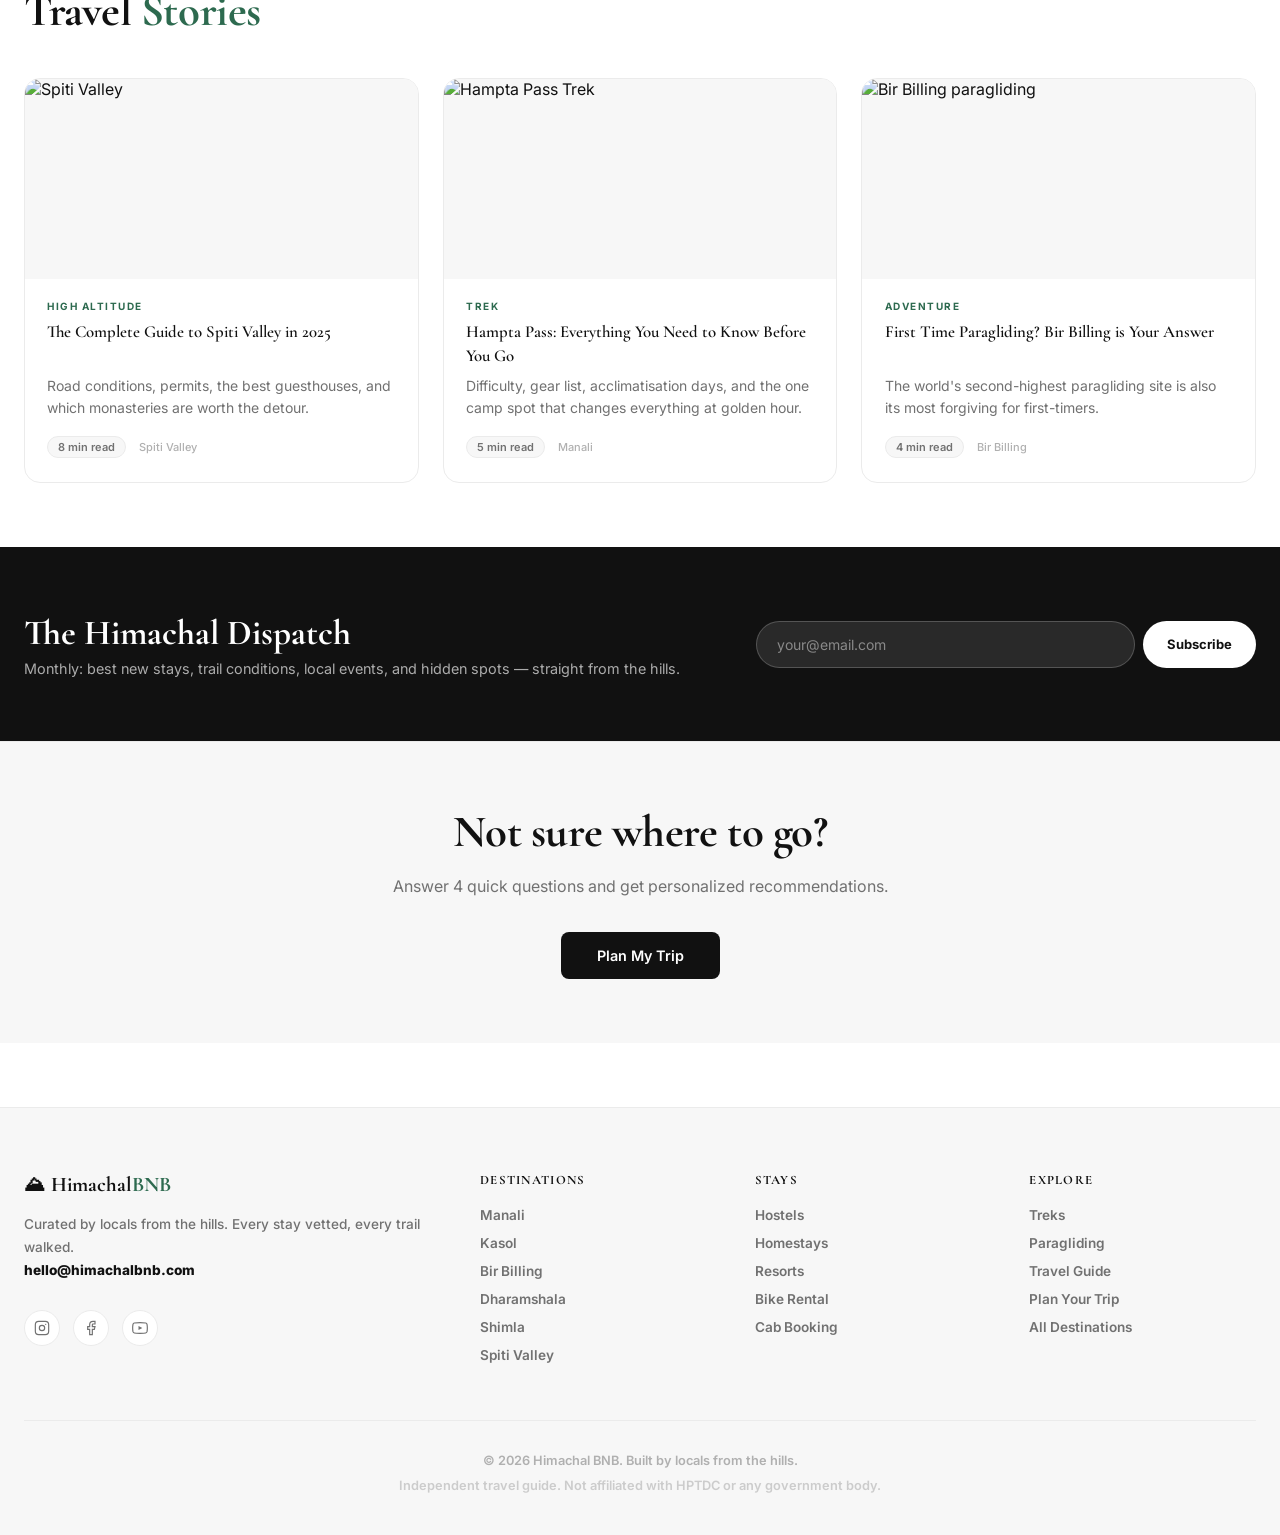
==== commit 883fe312: "feat: major audit — dead code removal, bug fixes, homepage redesign - Fix treks page never rendering" ====
--- a/index.html
+++ b/index.html
@@ -3,179 +3,205 @@
 <head>
   <meta charset="UTF-8">
   <meta name="viewport" content="width=device-width, initial-scale=1.0">
-  <title>Himachal BNB — Your Gateway to Himachal Pradesh</title>
-  <meta name="description" content="Discover the best of Himachal Pradesh with locally curated destinations, handpicked luxury resorts, expert trek guides, and insider travel knowledge from the hills.">
-  <meta name="keywords" content="Himachal Pradesh, travel, Manali, Shimla, Spiti Valley, Dharamshala, Kasol, treks, resorts, hill stations, India travel">
-  <meta property="og:title" content="Himachal BNB — Your Gateway to Himachal Pradesh">
-  <meta property="og:description" content="Locally curated travel guide to Himachal Pradesh. Handpicked resorts, expert trek guides, and insider knowledge from the hills.">
+  <title>Himachal BNB — Stays, Treks & Experiences in Himachal Pradesh</title>
+  <meta name="description" content="Discover and compare the best stays, treks, and experiences across Himachal Pradesh. Verified local operators, real listings, no middlemen.">
+  <meta name="keywords" content="Himachal Pradesh, Manali, Shimla, Spiti, Dharamshala, Kasol, stays, treks, hostels, homestays, resorts">
+  <meta property="og:title" content="Himachal BNB — Stays & Experiences in Himachal Pradesh">
+  <meta property="og:description" content="Browse, compare and plan stays across Himachal. Verified listings from local operators.">
   <meta property="og:type" content="website">
   <link rel="canonical" href="https://himachalbnb.com/">
   <link rel="preconnect" href="https://fonts.googleapis.com">
   <link rel="preconnect" href="https://fonts.gstatic.com" crossorigin>
   <link rel="preconnect" href="https://images.unsplash.com">
-  <link href="https://fonts.googleapis.com/css2?family=Cormorant+Garamond:ital,wght@0,400;0,600;0,700;1,400;1,600&family=Inter:wght@400;600;700;800;900&display=swap" rel="stylesheet">
+  <link href="https://fonts.googleapis.com/css2?family=Cormorant+Garamond:ital,wght@0,400;0,600;0,700;1,400;1,600&family=Inter:wght@400;500;600;700;800&display=swap" rel="stylesheet">
   <link rel="stylesheet" href="css/styles.css">
-  <script src="https://unpkg.com/lenis@1.1.13/dist/lenis.min.js"></script>
-  <script src="https://cdnjs.cloudflare.com/ajax/libs/gsap/3.12.5/gsap.min.js"></script>
-  <script src="https://cdnjs.cloudflare.com/ajax/libs/gsap/3.12.5/ScrollTrigger.min.js"></script>
 </head>
 <body>
   <div class="scroll-progress" id="scroll-progress"></div>
 
   <main>
-    <h1 class="sr-only">Himachal BNB — Your Gateway to Himachal Pradesh</h1>
-
-    <!-- PARALLAX HERO -->
-    <header class="hero-parallax" id="hero-parallax">
-      <div class="hero-layer hero-bg" data-speed="0.3"></div>
-      <div class="hero-layer hero-mid" data-speed="0.6"></div>
-      <div class="hero-overlay"></div>
-      <div class="hero-content hero-layer" data-speed="1.2">
-        <h1 class="giant-title split-parent" id="hero-title"><span class="split-child">Into the</span> <br> <span class="split-child text-gradient">Himalayas</span></h1>
-        <p class="section-desc neu-text reveal-item delay-1" style="color:var(--text-primary); max-width:600px; margin: 1.5rem auto 2.5rem; font-size: 1.25rem;">Curated premium retreats, wild adventures, and untold stories from the actual locals.</p>
-        <a href="#destinations" class="btn btn-primary btn-lg brutalist-border reveal-item delay-2">Explore The Wild</a>
+    <h1 class="sr-only">Himachal BNB — Stays, Treks & Experiences in Himachal Pradesh</h1>
+
+    <!-- ① PHOTO HERO + SEARCH -->
+    <header class="hp-hero">
+      <div class="container">
+        <span class="hp-hero-eyebrow">Himachal Pradesh · 10 Destinations</span>
+        <h1>Find your perfect stay in <span class="text-gradient">Himachal</span></h1>
+        <p class="hp-hero-sub">Hostels, homestays, resorts, treks — verified by locals.</p>
+
+        <div class="hp-search-bar" id="hp-search-bar">
+          <div class="hp-search-field">
+            <label for="hp-dest-input">Destination</label>
+            <input id="hp-dest-input" type="text" placeholder="Manali, Kasol, Bir…" autocomplete="off">
+          </div>
+          <div class="hp-search-field">
+            <label for="hp-type-select">Stay type</label>
+            <select id="hp-type-select">
+              <option value="all">Any type</option>
+              <option value="Hostels">Hostels</option>
+              <option value="Homestays">Homestays</option>
+              <option value="Resorts">Resorts</option>
+              <option value="Treks">Treks</option>
+            </select>
+          </div>
+          <div class="hp-search-field">
+            <label for="hp-budget-select">Budget</label>
+            <select id="hp-budget-select">
+              <option value="all">Any price</option>
+              <option value="budget">Budget (under ₹2,000)</option>
+              <option value="mid">Mid (₹2,000–₹6,000)</option>
+              <option value="luxury">Luxury (₹6,000+)</option>
+            </select>
+          </div>
+          <button class="hp-search-btn" id="hp-search-btn" aria-label="Search">
+            <svg viewBox="0 0 24 24" fill="none" stroke="currentColor" stroke-width="2.5"><circle cx="11" cy="11" r="8"/><line x1="21" y1="21" x2="16.65" y2="16.65"/></svg>
+          </button>
+        </div>
+      </div>
+      <!-- Scroll hint -->
+      <div class="hp-scroll-hint" aria-hidden="true">
+        <span>Scroll down</span>
+        <div class="hp-scroll-pill"></div>
       </div>
     </header>
 
-    <!-- DESTINATION CARDS — shown directly -->
-    <section id="destinations" class="section" style="padding-top: 5rem;" aria-label="Featured Destinations">
-      <div class="container">
-        <span class="section-label">Destinations</span>
-        <h2 class="section-title">Explore <span class="text-gradient">Himachal Pradesh</span></h2>
-        <p class="section-desc">10 Himalayan worlds. Frozen deserts to flower valleys. Each with its own story.</p>
-        <div class="dest-grid" id="home-dest-grid"></div>
-        <div style="text-align:center; margin-top:2rem;">
-          <a href="destinations.html" class="btn btn-outline">View All Destinations</a>
-        </div>
-      </div>
-    </section>
-
-    <!-- STATS -->
-    <section class="stats-bar" aria-label="Key Numbers">
+    <!-- ② CATEGORY FILTER STRIP -->
+    <div class="hp-category-strip-wrapper">
+      <div class="hp-category-strip container" id="hp-category-strip">
+        <!-- Rendered by JS -->
+      </div>
+    </div>
+
+    <!-- ③ LISTINGS GRID — immediate, product-first -->
+    <section class="section" id="listings-section" aria-label="Destinations & Stays" style="padding-top: 2.5rem;">
+      <div class="container">
+        <div class="hp-listings-header">
+          <h2 id="hp-listings-title">Stays &amp; Destinations</h2>
+          <div class="hp-sort-bar">
+            <button class="hp-sort-btn" id="hp-filter-btn">
+              <svg width="14" height="14" viewBox="0 0 24 24" fill="none" stroke="currentColor" stroke-width="2"><line x1="4" y1="6" x2="20" y2="6"/><line x1="8" y1="12" x2="16" y2="12"/><line x1="11" y1="18" x2="13" y2="18"/></svg>
+              Filters
+            </button>
+          </div>
+        </div>
+        <div class="bnb-listing-grid" id="home-dest-grid"></div>
+        <div style="text-align:center;margin-top:2.5rem;">
+          <a href="destinations.html" class="btn btn-outline">Browse all destinations</a>
+        </div>
+      </div>
+    </section>
+
+    <!-- ④ STATS BAR -->
+    <section class="stats-bar" aria-label="Platform stats">
       <div class="container stats-grid">
         <div class="stat-item"><span class="stat-number">10</span><span class="stat-label">Destinations</span></div>
-        <div class="stat-item"><span class="stat-number">8</span><span class="stat-label">Curated Treks</span></div>
-        <div class="stat-item"><span class="stat-number">12+</span><span class="stat-label">Premium Resorts</span></div>
-        <div class="stat-item"><span class="stat-number">4.8</span><span class="stat-label">Avg. Rating</span></div>
-      </div>
-    </section>
-
-    <!-- SERVICES STRIP -->
-    <section class="section" aria-label="Local Services">
-      <div class="container">
-        <span class="section-label">Local Services</span>
-        <h2 class="section-title">Book <span class="text-gradient">Locally</span></h2>
-        <p class="section-desc">Direct from verified operators. No middlemen.</p>
-        <div class="service-strip">
-          <a href="services.html#bikes" class="service-strip-card">
-            <span class="service-icon">🏍️</span>
-            <h3>Bike Rentals</h3>
-            <p>Royal Enfield & more</p>
-          </a>
-          <a href="services.html#cabs" class="service-strip-card">
-            <span class="service-icon">🚖</span>
-            <h3>Cab Booking</h3>
-            <p>Airport & intercity</p>
-          </a>
-          <a href="services.html#tempo" class="service-strip-card">
-            <span class="service-icon">🚐</span>
-            <h3>Tempo Traveller</h3>
-            <p>Group trips</p>
-          </a>
-          <a href="services.html#homestays" class="service-strip-card">
-            <span class="service-icon">🏠</span>
-            <h3>Homestays</h3>
-            <p>Stay with locals</p>
-          </a>
-          <a href="services.html#treks" class="service-strip-card">
-            <span class="service-icon">🥾</span>
-            <h3>Trek Operators</h3>
-            <p>Guided expeditions</p>
-          </a>
-          <a href="services.html#paragliding" class="service-strip-card">
-            <span class="service-icon">🪂</span>
-            <h3>Paragliding</h3>
-            <p>Tandem flights</p>
-          </a>
-        </div>
-      </div>
-    </section>
-
-    <!-- WHY US STICKY -->
-    <section class="section" aria-label="Why Himachal BNB">
-      <div class="container sticky-section" id="sticky-section">
-        <div class="sticky-left glass-card" id="sticky-img" style="background-image: url('https://images.unsplash.com/photo-1448375240586-882707db888b?w=800&auto=format&fit=crop');"></div>
-        <div class="sticky-right">
-          <span class="section-label">Why Us</span>
-          <h2 class="section-title split-parent"><span class="split-child">Built by</span> <span class="split-child text-gradient">Locals.</span></h2>
-          <p class="section-desc">We grew up in these hills. Every resort visited, every trail walked.</p>
-          
-          <div class="sticky-feature active" data-img="https://images.unsplash.com/photo-1448375240586-882707db888b?w=800&auto=format&fit=crop">
-            <span class="giant-title text-gradient">01</span>
-            <h3 class="neu-text text-gradient">Locally Curated</h3>
-            <p>Every retreat personally inspected and handpicked by Himachali locals. We grew up in these hills.</p>
-          </div>
-          <div class="sticky-feature" data-img="https://images.unsplash.com/photo-1506905925346-21bda4d32df4?w=800&auto=format&fit=crop">
-            <span class="giant-title text-gradient">02</span>
-            <h3 class="neu-text text-gradient">Luxury Standard</h3>
-            <p>Only 4.7+ rated properties. World-class service, mountain views.</p>
-          </div>
-          <div class="sticky-feature" data-img="https://images.unsplash.com/photo-1464822759023-fed622ff2c3b?w=800&auto=format&fit=crop">
-            <span class="giant-title text-gradient">03</span>
-            <h3 class="neu-text text-gradient">Expert Guidance</h3>
-            <p>Trek routes, seasonal guides, and insider knowledge in one place.</p>
-          </div>
-        </div>
-      </div>
-    </section>
-
-    <!-- HORIZONTAL SCROLL EXPERIENCES -->
-    <section class="horizontal-scroll-wrapper" id="horizontal-sec" aria-label="Explore by Experience">
-      <div style="position:absolute; top:2rem; left:10vw; z-index:10;">
-        <span class="section-label" style="display:block;">Experiences</span>
-        <h2 class="section-title split-parent"><span class="split-child">Your <span class="text-gradient">Adventure</span></span></h2>
-      </div>
-      <div class="horizontal-scroll-container" id="horizontal-container">
-        <a href="treks.html" class="horizontal-card brutalist-border">
-          <img src="https://images.unsplash.com/photo-1626714486580-08709e99a341?w=1200" alt="Treks">
-          <div class="horizontal-card-content">
-            <span class="exp-tag">Adventure</span>
-            <h3 class="giant-title" style="color:white;font-size:2rem;">Himalayan Treks</h3>
-            <p style="color:white;font-weight:700;">8 curated trails from easy walks to extreme passes</p>
-          </div>
-        </a>
-        <a href="destinations.html" class="horizontal-card brutalist-border">
-          <img src="https://images.unsplash.com/photo-1506905925346-21bda4d32df4?w=1200" alt="Destinations">
-          <div class="horizontal-card-content">
-            <span class="exp-tag">Explore</span>
-            <h3 class="giant-title" style="color:white;font-size:2rem;">Hidden Valleys</h3>
-            <p style="color:white;font-weight:700;">10 extraordinary Himalayan destinations</p>
-          </div>
-        </a>
-        <a href="info.html" class="horizontal-card brutalist-border">
-          <img src="https://images.unsplash.com/photo-1464822759023-fed622ff2c3b?w=1200" alt="Seasons">
-          <div class="horizontal-card-content">
-            <span class="exp-tag">Seasonal</span>
-            <h3 class="giant-title" style="color:white;font-size:2rem;">When to Visit</h3>
-            <p style="color:white;font-weight:700;">Month-by-month travel intel</p>
-          </div>
-        </a>
-        <a href="info.html" class="horizontal-card brutalist-border">
-          <img src="https://images.unsplash.com/photo-1513220556209-66c30ddde66f?w=1200" alt="Wildlife">
-          <div class="horizontal-card-content">
-            <span class="exp-tag">Wildlife</span>
-            <h3 class="giant-title" style="color:white;font-size:2rem;">Rare Encounters</h3>
-            <p style="color:white;font-weight:700;">Snow leopards, monals & rare Himalayan species</p>
-          </div>
-        </a>
-      </div>
-    </section>
-
-    <!-- TESTIMONIALS -->
+        <div class="stat-item"><span class="stat-number">8+</span><span class="stat-label">Curated Treks</span></div>
+        <div class="stat-item"><span class="stat-number">50+</span><span class="stat-label">Verified Stays</span></div>
+        <div class="stat-item"><span class="stat-number">4.8★</span><span class="stat-label">Avg Rating</span></div>
+      </div>
+    </section>
+
+    <!-- ⑤ COLLECTIONS — curated picks -->
+    <section class="section hp-collections" id="collections-section" aria-label="Curated Collections">
+      <div class="container">
+        <span class="section-label">Curated For You</span>
+        <h2 class="section-title">Browse by <span class="text-gradient">Collection</span></h2>
+        <p class="section-desc">Hand-picked by locals who actually live here.</p>
+        <div class="hp-collections-grid" id="hp-collections-grid">
+          <a href="destination.html?id=bir" class="hp-collection-card">
+            <img src="https://images.unsplash.com/photo-1610444583163-9a3d45c55209?w=800&auto=format&fit=crop" alt="Best Hostels in Bir" loading="lazy">
+            <div class="hp-collection-overlay"></div>
+            <div class="hp-collection-content">
+              <span class="hp-collection-tag">Bir Billing</span>
+              <div class="hp-collection-title">Best Hostels in Bir</div>
+              <div class="hp-collection-count">5 listings</div>
+            </div>
+          </a>
+          <a href="destination.html?id=manali" class="hp-collection-card">
+            <img src="https://images.unsplash.com/photo-1506905925346-21bda4d32df4?w=800&auto=format&fit=crop" alt="Luxury Stays in Manali" loading="lazy">
+            <div class="hp-collection-overlay"></div>
+            <div class="hp-collection-content">
+              <span class="hp-collection-tag">Manali</span>
+              <div class="hp-collection-title">Luxury Stays in Manali</div>
+              <div class="hp-collection-count">4 resorts</div>
+            </div>
+          </a>
+          <a href="destination.html?id=kasol" class="hp-collection-card">
+            <img src="https://images.unsplash.com/photo-1464822759023-fed622ff2c3b?w=800&auto=format&fit=crop" alt="Budget Stays Under ₹2000" loading="lazy">
+            <div class="hp-collection-overlay"></div>
+            <div class="hp-collection-content">
+              <span class="hp-collection-tag">Best Value</span>
+              <div class="hp-collection-title">Budget Stays Under ₹2,000</div>
+              <div class="hp-collection-count">8 listings</div>
+            </div>
+          </a>
+          <a href="destination.html?id=dharamshala" class="hp-collection-card">
+            <img src="https://images.unsplash.com/photo-1537249010077-e2f0d96d2e90?w=800&auto=format&fit=crop" alt="Workation-Friendly" loading="lazy">
+            <div class="hp-collection-overlay"></div>
+            <div class="hp-collection-content">
+              <span class="hp-collection-tag">Workation</span>
+              <div class="hp-collection-title">Work from the Himalayas</div>
+              <div class="hp-collection-count">6 listings</div>
+            </div>
+          </a>
+        </div>
+      </div>
+    </section>
+
+    <!-- ⑥ SERVICES — Bike + Cab only -->
+    <section class="section" aria-label="Transport Services">
+      <div class="container">
+        <span class="section-label">Get There</span>
+        <h2 class="section-title">Book Transport</h2>
+        <p class="section-desc">Direct from verified operators. No booking fees.</p>
+        <div class="hp-services-strip">
+          <a href="service.html?cat=bikes" class="hp-service-card">
+            <span class="hp-service-card-icon">🏍️</span>
+            <div class="hp-service-card-body">
+              <h3>Bike Rentals</h3>
+              <p>Royal Enfield, scooters &amp; more from verified operators</p>
+            </div>
+          </a>
+          <a href="service.html?cat=cabs" class="hp-service-card">
+            <span class="hp-service-card-icon">🚖</span>
+            <div class="hp-service-card-body">
+              <h3>Cab Booking</h3>
+              <p>Airport transfers, intercity rides &amp; tempo travellers</p>
+            </div>
+          </a>
+        </div>
+      </div>
+    </section>
+
+    <!-- ⑦ TRUST BAR -->
+    <div class="hp-trust-bar container">
+      <div class="hp-trust-item">
+        <span class="hp-trust-icon">✓</span>
+        <span class="hp-trust-label">Verified Operators</span>
+        <span class="hp-trust-sub">All listings personally checked</span>
+      </div>
+      <div class="hp-trust-item">
+        <span class="hp-trust-icon">★</span>
+        <span class="hp-trust-label">Rated & Reviewed</span>
+        <span class="hp-trust-sub">Real guest reviews only</span>
+      </div>
+      <div class="hp-trust-item">
+        <span class="hp-trust-icon">⛰</span>
+        <span class="hp-trust-label">Local Knowledge</span>
+        <span class="hp-trust-sub">Built by Himachalis</span>
+      </div>
+      <div class="hp-trust-item">
+        <span class="hp-trust-icon">⚡</span>
+        <span class="hp-trust-label">No Middlemen</span>
+        <span class="hp-trust-sub">Direct operator contact</span>
+      </div>
+    </div>
+
+    <!-- ⑧ TESTIMONIALS -->
     <section class="section" aria-label="Traveller Reviews">
       <div class="container">
-        <span class="section-label">Reviews</span>
-        <h2 class="section-title">Traveller <span class="text-gradient">Stories</span></h2>
+        <span class="section-label">Traveller Stories</span>
+        <h2 class="section-title">What guests say</h2>
         <div class="testimonials-grid">
           <article class="testimonial-card">
             <p>"We stayed at Wildflower Hall and it exceeded every expectation. The concierge arranged a private helicopter tour of the Dhauladhar range — unforgettable."</p>
@@ -192,22 +218,102 @@
             </div>
           </article>
           <article class="testimonial-card">
-            <p>"Neeralaya blew us away. Sitting by the Beas with a glass of wine at sunset — that's what luxury should feel like. Raw, simple, majestic."</p>
+            <p>"Sitting by the Beas at sunset with a glass of wine — that's what Himachal luxury should feel like. Raw, simple, majestic. Found it here."</p>
             <div class="testimonial-author">
               <div class="author-avatar">R</div>
-              <div><strong>Rahul & Meera</strong><span>Bangalore · stayed Mar 2025</span></div>
-            </div>
-          </article>
-        </div>
-      </div>
-    </section>
-
-    <!-- CTA -->
-    <section class="section section-cta" aria-label="Plan Your Trip">
-      <div class="container" style="text-align: center;">
-        <h2 class="section-title">Ready to <span class="text-gradient">Explore?</span></h2>
-        <p class="section-desc" style="margin: 0 auto 2rem;">4 questions. Personalized Himalayan recommendations.</p>
-        <a href="planner.html" class="btn btn-primary btn-lg">Plan Your Trip</a>
+              <div><strong>Rahul &amp; Meera</strong><span>Bangalore · stayed Mar 2025</span></div>
+            </div>
+          </article>
+        </div>
+      </div>
+    </section>
+
+    <!-- ⑨ EDITORIAL FEATURE -->
+    <section class="hp-editorial" aria-label="Featured story">
+      <div class="container">
+        <div class="hp-editorial-content">
+          <span class="hp-editorial-eyebrow">Editor's Pick</span>
+          <h2>Why Spiti in Winter is the Most Honest Journey You'll Ever Make</h2>
+          <p>No crowds, no phone signal, no pretence. Just frozen monasteries, snow-blanketed passes, and locals who've lived at 4,000m for generations.</p>
+          <a href="destination.html?id=spiti" class="btn-white">Read the story</a>
+        </div>
+      </div>
+    </section>
+
+    <!-- ⑩ BLOG PREVIEW -->
+    <section class="section" aria-label="Travel stories">
+      <div class="container">
+        <span class="section-label">From the Hills</span>
+        <h2 class="section-title">Travel <span class="text-gradient">Stories</span></h2>
+        <div class="hp-blog-grid">
+          <article class="hp-blog-card">
+            <div class="hp-blog-card-img">
+              <img src="https://images.unsplash.com/photo-1591179893492-8c4e893a3e8b?w=800&auto=format&fit=crop" alt="Spiti Valley" loading="lazy">
+            </div>
+            <div class="hp-blog-card-body">
+              <span class="hp-blog-card-tag">High Altitude</span>
+              <h3><a href="destination.html?id=spiti">The Complete Guide to Spiti Valley in 2025</a></h3>
+              <p style="font-size:0.875rem;color:var(--text-secondary);line-height:1.6;margin-bottom:auto;">Road conditions, permits, the best guesthouses, and which monasteries are worth the detour.</p>
+              <div class="hp-blog-card-meta">
+                <span class="hp-blog-read-time">8 min read</span>
+                <span>Spiti Valley</span>
+              </div>
+            </div>
+          </article>
+          <article class="hp-blog-card">
+            <div class="hp-blog-card-img">
+              <img src="https://images.unsplash.com/photo-1464822759023-fed622ff2c3b?w=800&auto=format&fit=crop" alt="Hampta Pass Trek" loading="lazy">
+            </div>
+            <div class="hp-blog-card-body">
+              <span class="hp-blog-card-tag">Trek</span>
+              <h3><a href="treks.html">Hampta Pass: Everything You Need to Know Before You Go</a></h3>
+              <p style="font-size:0.875rem;color:var(--text-secondary);line-height:1.6;margin-bottom:auto;">Difficulty, gear list, acclimatisation days, and the one camp spot that changes everything at golden hour.</p>
+              <div class="hp-blog-card-meta">
+                <span class="hp-blog-read-time">5 min read</span>
+                <span>Manali</span>
+              </div>
+            </div>
+          </article>
+          <article class="hp-blog-card">
+            <div class="hp-blog-card-img">
+              <img src="https://images.unsplash.com/photo-1610444583163-9a3d45c55209?w=800&auto=format&fit=crop" alt="Bir Billing paragliding" loading="lazy">
+            </div>
+            <div class="hp-blog-card-body">
+              <span class="hp-blog-card-tag">Adventure</span>
+              <h3><a href="destination.html?id=bir">First Time Paragliding? Bir Billing is Your Answer</a></h3>
+              <p style="font-size:0.875rem;color:var(--text-secondary);line-height:1.6;margin-bottom:auto;">The world's second-highest paragliding site is also its most forgiving for first-timers.</p>
+              <div class="hp-blog-card-meta">
+                <span class="hp-blog-read-time">4 min read</span>
+                <span>Bir Billing</span>
+              </div>
+            </div>
+          </article>
+        </div>
+      </div>
+    </section>
+
+    <!-- ⑪ NEWSLETTER -->
+    <section class="hp-newsletter" aria-label="Newsletter signup">
+      <div class="container">
+        <div class="hp-newsletter-inner">
+          <div class="hp-newsletter-text">
+            <h2>The Himachal Dispatch</h2>
+            <p>Monthly: best new stays, trail conditions, local events, and hidden spots — straight from the hills.</p>
+          </div>
+          <form class="hp-newsletter-form" onsubmit="return false;">
+            <input type="email" placeholder="your@email.com" aria-label="Email address" required>
+            <button type="submit" class="btn btn-primary">Subscribe</button>
+          </form>
+        </div>
+      </div>
+    </section>
+
+    <!-- ⑫ PLANNER CTA -->
+    <section class="section section-cta" aria-label="Plan your trip">
+      <div class="container" style="text-align:center;">
+        <h2 class="section-title">Not sure where to go?</h2>
+        <p class="section-desc" style="margin: 0 auto 2rem;">Answer 4 quick questions and get personalized recommendations.</p>
+        <a href="planner.html" class="btn btn-primary btn-lg">Plan My Trip</a>
       </div>
     </section>
   </main>
--- a/css/styles.css
+++ b/css/styles.css
@@ -1,96 +1,98 @@
 /* ═══════════════════════════════════════════════════════════════
-   HIMACHAL BNB — DARK BOLD MODERN THEME
+   HIMACHAL BNB — MINIMAL LIGHT AIRBNB THEME
    ═══════════════════════════════════════════════════════════════ */
 
 *, *::before, *::after { margin: 0; padding: 0; box-sizing: border-box; }
 .sr-only { position: absolute; width: 1px; height: 1px; padding: 0; margin: -1px; overflow: hidden; clip: rect(0,0,0,0); border: 0; }
 
 :root {
-  --bg: #09090b;
-  --bg-card: rgba(255, 255, 255, 0.03);
-  --bg-card-hover: rgba(255, 255, 255, 0.08);
-  --bg-surface: rgba(255, 255, 255, 0.02);
-  --border: rgba(255, 255, 255, 0.1);
-  --border-hover: rgba(255, 255, 255, 0.2);
-  --text-primary: #ffffff;
-  --text-secondary: #e0e0e0;
-  --text-muted: #a1a1aa;
-  --accent: #C8E600;
-  --accent-hover: #e4ff1a;
-  --accent-subtle: rgba(200, 230, 0, 0.10);
-  --accent-warm: #d4a574;
-  --accent-rose: #c9908a;
+  --bg: #ffffff;
+  --bg-card: #ffffff;
+  --bg-card-hover: #f7f7f7;
+  --bg-surface: #f7f7f7;
+  --border: #ebebeb;
+  --border-hover: #d0d0d0;
+  --text-primary: #111111;
+  --text-secondary: #717171;
+  --text-muted: #b0b0b0;
+  --accent: #111111;
+  --accent-hover: #000000;
+  --accent-subtle: rgba(0, 0, 0, 0.05);
+  --accent-warm: #795548;
+  --accent-rose: #e91e63;
+  --accent-nature: #2d6a4f;
   --font-heading: 'Cormorant Garamond', Georgia, serif;
   --font-body: 'Inter', -apple-system, BlinkMacSystemFont, sans-serif;
   --ease: cubic-bezier(0.4, 0, 0.2, 1);
   --radius: 12px;
   --radius-sm: 8px;
-  --shadow-sm: 0 2px 8px rgba(0,0,0,0.2);
-  --shadow-md: 0 8px 30px rgba(0,0,0,0.3);
-  --shadow-lg: 0 20px 60px rgba(0,0,0,0.5);
+  --shadow-sm: 0 1px 2px rgba(0,0,0,0.05), 0 2px 4px rgba(0,0,0,0.05);
+  --shadow-md: 0 2px 8px rgba(0,0,0,0.08), 0 4px 16px rgba(0,0,0,0.06);
+  --shadow-lg: 0 8px 24px rgba(0,0,0,0.1), 0 16px 40px rgba(0,0,0,0.08);
 }
 
 html { scroll-behavior: smooth; -webkit-font-smoothing: antialiased; }
-body { font-family: var(--font-body); background: var(--bg); color: var(--text-primary); overflow-x: hidden; min-height: 100vh; font-weight: 800; }
+body { font-family: var(--font-body); background: var(--bg); color: var(--text-primary); overflow-x: hidden; min-height: 100vh; font-weight: 400; }
 ::-webkit-scrollbar { width: 6px; }
-::-webkit-scrollbar-track { background: var(--bg); }
+::-webkit-scrollbar-track { background: var(--bg-surface); }
 ::-webkit-scrollbar-thumb { background: var(--border); border-radius: 3px; }
 a { color: inherit; text-decoration: none; }
 img { max-width: 100%; height: auto; display: block; }
-:focus-visible { outline: 2px solid var(--accent); outline-offset: 2px; }
+:focus-visible { outline: 2px solid var(--text-primary); outline-offset: 2px; }
 
 /* Utilities */
-.text-gradient { background: linear-gradient(135deg, var(--accent), #e4ff1a); -webkit-background-clip: text; -webkit-text-fill-color: transparent; background-clip: text; }
+.text-gradient { color: var(--accent-nature); }
 .container { max-width: 1320px; margin: 0 auto; padding: 0 24px; }
-.giant-title { font-family: var(--font-heading); font-size: clamp(2.5rem, 6vw, 4.5rem); font-weight: 800; line-height: 1.1; letter-spacing: -0.01em; color: var(--text-primary); }
+.giant-title { font-family: var(--font-heading); font-size: clamp(2.5rem, 6vw, 4.5rem); font-weight: 700; line-height: 1.1; letter-spacing: -0.01em; color: var(--text-primary); }
 
 /* ═══════════════════════════════════════════════════════════════
    NAVIGATION — Premium Agency-Level
    ═══════════════════════════════════════════════════════════════ */
 
-.site-nav { position: fixed; top: 0; left: 0; right: 0; z-index: 100; background: rgba(9, 9, 11, 0.4); backdrop-filter: blur(20px); -webkit-backdrop-filter: blur(20px); border-bottom: 1px solid var(--border); box-shadow: var(--shadow-sm); transition: background 0.4s var(--ease), border-color 0.4s var(--ease), box-shadow 0.4s var(--ease); }
-.site-nav.scrolled { background: rgba(9, 9, 11, 0.8); box-shadow: 0 4px 30px rgba(0,0,0,0.5); }
+.site-nav { position: fixed; top: 0; left: 0; right: 0; z-index: 100; background: rgba(255,255,255,0.92); backdrop-filter: blur(20px); -webkit-backdrop-filter: blur(20px); border-bottom: 1px solid var(--border); box-shadow: none; transition: background 0.3s var(--ease), box-shadow 0.3s var(--ease); }
+.site-nav.scrolled { background: rgba(255,255,255,0.98); box-shadow: 0 1px 0 var(--border); }
 .nav-inner { display: flex; align-items: center; justify-content: space-between; max-width: 1320px; margin: 0 auto; padding: 0 40px; height: 64px; transition: height 0.3s var(--ease); }
-.site-nav.scrolled .nav-inner { height: 56px; }
+.site-nav.scrolled .nav-inner { height: 64px; }
 
 /* Brand */
-.nav-brand { font-family: var(--font-heading); font-size: 1.25rem; font-weight: 900; letter-spacing: -0.03em; display: flex; align-items: center; gap: 2px; transition: transform 0.3s var(--ease); }
-.nav-brand:hover { transform: scale(1.03); }
+.nav-brand { font-family: var(--font-heading); font-size: 1.3rem; font-weight: 700; letter-spacing: -0.02em; display: flex; align-items: center; gap: 6px; transition: opacity 0.2s; }
+.nav-brand:hover { opacity: 0.8; }
+.brand-icon { font-size: 1.4rem; }
 .brand-primary { color: var(--text-primary); }
-.brand-accent { color: var(--accent); margin-left: 4px; }
-
-/* Links — animated underline */
-.nav-links { display: flex; align-items: center; gap: 0.2rem; }
-.nav-link { position: relative; background: none; border: none; font-family: var(--font-body); font-size: 11.5px; font-weight: 700; color: var(--text-secondary); cursor: pointer; transition: color 0.3s; text-transform: uppercase; letter-spacing: 0.12em; padding: 8px 14px; text-decoration: none; display: inline-flex; align-items: center; gap: 4px; }
-.nav-link::after { content: ''; position: absolute; bottom: 2px; left: 14px; right: 14px; height: 1.5px; background: var(--accent); transform: scaleX(0); transform-origin: right; transition: transform 0.35s var(--ease); border-radius: 1px; }
+.brand-accent { color: var(--accent-nature); margin-left: 0; }
+
+/* Links */
+.nav-links { display: flex; align-items: center; gap: 0; }
+.nav-link { position: relative; background: none; border: none; font-family: var(--font-body); font-size: 13px; font-weight: 500; color: var(--text-secondary); cursor: pointer; transition: color 0.2s; padding: 8px 14px; text-decoration: none; display: inline-flex; align-items: center; gap: 4px; }
+.nav-link::after { content: ''; position: absolute; bottom: 2px; left: 14px; right: 14px; height: 1.5px; background: var(--text-primary); transform: scaleX(0); transform-origin: right; transition: transform 0.25s var(--ease); border-radius: 1px; }
 .nav-link:hover { color: var(--text-primary); }
 .nav-link:hover::after { transform: scaleX(1); transform-origin: left; }
-.nav-link.active { color: var(--accent); }
+.nav-link.active { color: var(--text-primary); font-weight: 600; }
 .nav-link.active::after { transform: scaleX(1); }
 
-/* CTA Button — premium glow */
-.nav-cta { background: var(--accent); color: #fff; padding: 9px 22px; border-radius: 20px; font-family: var(--font-body); font-size: 11px; font-weight: 800; text-transform: uppercase; letter-spacing: 0.1em; transition: all 0.3s var(--ease); border: none; cursor: pointer; text-decoration: none; }
-.nav-cta:hover { background: var(--accent-hover); transform: translateY(-1px); box-shadow: 0 4px 16px rgba(46,125,50,0.3); }
-
-/* Dropdown — premium mega menu */
+/* CTA Button */
+.nav-cta { background: var(--text-primary); color: #fff; padding: 9px 20px; border-radius: 8px; font-family: var(--font-body); font-size: 13px; font-weight: 600; transition: all 0.2s var(--ease); border: none; cursor: pointer; text-decoration: none; }
+.nav-cta:hover { background: #333; transform: none; box-shadow: none; }
+
+/* Dropdown */
 .nav-dropdown { position: relative; }
-.nav-dropdown-trigger svg { transition: transform 0.3s var(--ease); }
+.nav-dropdown-trigger svg { transition: transform 0.25s var(--ease); }
 .nav-dropdown.open .nav-dropdown-trigger svg { transform: rotate(180deg); }
-.nav-dropdown-menu { position: absolute; top: calc(100% + 12px); right: -20px; min-width: 220px; background: var(--bg-card); border: 1px solid var(--border); border-radius: var(--radius); padding: 8px; opacity: 0; visibility: hidden; transform: translateY(-12px) scale(0.97); transition: all 0.25s var(--ease); box-shadow: var(--shadow-lg); }
+.nav-dropdown-menu { position: absolute; top: calc(100% + 8px); min-width: 210px; background: #fff; border: 1px solid var(--border); border-radius: var(--radius); padding: 6px; opacity: 0; visibility: hidden; transform: translateY(-8px) scale(0.98); transition: all 0.2s var(--ease); box-shadow: 0 4px 20px rgba(0,0,0,0.12); }
 .nav-dropdown.open .nav-dropdown-menu { opacity: 1; visibility: visible; transform: translateY(0) scale(1); }
-.dropdown-link { display: flex; align-items: center; gap: 10px; padding: 12px 16px; font-size: 13px; font-weight: 600; color: var(--text-secondary); border-radius: var(--radius-sm); transition: all 0.2s var(--ease); }
-.dropdown-link:hover { color: var(--text-primary); background: var(--bg-card-hover); transform: translateX(4px); }
-.dropdown-link.active { color: var(--accent); }
-.dropdown-divider { height: 1px; background: var(--border); margin: 6px 12px; }
-.dropdown-view-all { font-size: 11.5px; text-transform: uppercase; letter-spacing: 0.08em; color: var(--accent); font-weight: 700; }
-.dropdown-view-all:hover { color: var(--accent-hover); }
-.nav-dropdown-menu { left: 50%; right: auto; transform: translateX(-50%) translateY(-12px) scale(0.97); }
+.dropdown-link { display: flex; align-items: center; gap: 8px; padding: 10px 14px; font-size: 13px; font-weight: 500; color: var(--text-secondary); border-radius: 8px; transition: all 0.15s var(--ease); }
+.dropdown-link:hover { color: var(--text-primary); background: var(--bg-surface); }
+.dropdown-link.active { color: var(--text-primary); font-weight: 600; }
+.dropdown-divider { height: 1px; background: var(--border); margin: 4px 8px; }
+.dropdown-view-all { font-size: 12px; font-weight: 600; color: var(--text-primary); }
+.dropdown-view-all:hover { color: var(--accent-nature); }
+.nav-dropdown-menu { left: 50%; right: auto; transform: translateX(-50%) translateY(-8px) scale(0.98); }
 .nav-dropdown.open .nav-dropdown-menu { transform: translateX(-50%) translateY(0) scale(1); }
 
-/* Hamburger — animated */
-.nav-hamburger { display: none; flex-direction: column; gap: 5px; background: none; border: none; cursor: pointer; padding: 6px; border-radius: 6px; transition: background 0.2s; }
-.nav-hamburger:hover { background: var(--bg-card-hover); }
-.nav-hamburger span { display: block; width: 22px; height: 2px; background: var(--text-primary); border-radius: 2px; transition: all 0.35s var(--ease); }
+/* Hamburger */
+.nav-hamburger { display: none; flex-direction: column; gap: 5px; background: none; border: none; cursor: pointer; padding: 8px; border-radius: 8px; transition: background 0.15s; }
+.nav-hamburger:hover { background: var(--bg-surface); }
+.nav-hamburger span { display: block; width: 22px; height: 1.5px; background: var(--text-primary); border-radius: 2px; transition: all 0.3s var(--ease); }
 .nav-hamburger.open span:nth-child(1) { transform: rotate(45deg) translate(5px, 5px); }
 .nav-hamburger.open span:nth-child(2) { opacity: 0; transform: scaleX(0); }
 .nav-hamburger.open span:nth-child(3) { transform: rotate(-45deg) translate(5px, -5px); }
@@ -103,20 +105,20 @@
 .page-header { padding: 3rem 0 2rem; max-width: 720px; }
 .section { padding: 4rem 0; }
 .section-dark { background: var(--bg-surface); border-top: 1px solid var(--border); border-bottom: 1px solid var(--border); }
-.section-label { display: inline-block; font-family: var(--font-body); font-size: 0.7rem; font-weight: 800; color: var(--accent); text-transform: uppercase; letter-spacing: 0.3em; margin-bottom: 0.8rem; }
-.section-title { font-family: var(--font-heading); font-size: clamp(2rem, 4.5vw, 3.2rem); font-weight: 800; line-height: 1.15; letter-spacing: -0.02em; margin-bottom: 0.8rem; color: var(--text-primary); }
-.section-desc { color: var(--text-secondary); font-size: 1.05rem; line-height: 1.7; max-width: 640px; font-weight: 500; }
+.section-label { display: inline-block; font-family: var(--font-body); font-size: 0.7rem; font-weight: 700; color: var(--text-muted); text-transform: uppercase; letter-spacing: 0.25em; margin-bottom: 0.8rem; }
+.section-title { font-family: var(--font-heading); font-size: clamp(1.8rem, 4vw, 2.8rem); font-weight: 700; line-height: 1.2; letter-spacing: -0.01em; margin-bottom: 0.8rem; color: var(--text-primary); }
+.section-desc { color: var(--text-secondary); font-size: 1rem; line-height: 1.7; max-width: 640px; font-weight: 400; }
 
 /* Buttons */
-.btn { display: inline-flex; align-items: center; gap: 8px; font-family: var(--font-body); font-weight: 800; font-size: 0.75rem; text-transform: uppercase; letter-spacing: 0.12em; border: none; border-radius: 8px; cursor: pointer; transition: all 0.3s var(--ease); text-decoration: none; }
-.btn-primary { background: var(--accent); color: #fff; padding: 14px 32px; border-radius: 20px; }
-.btn-primary:hover { background: var(--accent-hover); transform: translateY(-2px); box-shadow: 0 8px 24px rgba(46,125,50,0.25); }
-.btn-lg { padding: 16px 40px; font-size: 0.85rem; }
-.btn-outline { background: transparent; color: var(--accent); border: 2px solid var(--accent); padding: 12px 28px; border-radius: 20px; }
-.btn-outline:hover { background: var(--accent-subtle); }
-.btn-whatsapp { background: #25D366; color: #fff; padding: 10px 22px; font-size: 0.75rem; border-radius: 20px; }
-.btn-whatsapp:hover { background: #1fb855; transform: translateY(-1px); }
-.btn-call { font-size: 0.75rem; padding: 10px 22px; }
+.btn { display: inline-flex; align-items: center; gap: 8px; font-family: var(--font-body); font-weight: 600; font-size: 0.85rem; border: none; border-radius: 8px; cursor: pointer; transition: all 0.2s var(--ease); text-decoration: none; }
+.btn-primary { background: var(--text-primary); color: #fff; padding: 13px 28px; border-radius: 8px; }
+.btn-primary:hover { background: #333; transform: none; box-shadow: none; }
+.btn-lg { padding: 15px 36px; font-size: 0.9rem; }
+.btn-outline { background: transparent; color: var(--text-primary); border: 1.5px solid var(--border); padding: 12px 26px; border-radius: 8px; }
+.btn-outline:hover { border-color: var(--text-primary); background: var(--bg-surface); }
+.btn-whatsapp { background: #25D366; color: #fff; padding: 10px 20px; font-size: 0.8rem; border-radius: 8px; }
+.btn-whatsapp:hover { background: #1fb855; }
+.btn-call { font-size: 0.8rem; padding: 10px 20px; }
 
 /* ═══════════════════════════════════════════════════════════════
    HOMEPAGE — Direct Cards (No Hero)
@@ -128,74 +130,9 @@
 /* Stats Bar */
 .stats-bar { background: var(--bg-surface); border-top: 1px solid var(--border); border-bottom: 1px solid var(--border); }
 .stats-grid { display: grid; grid-template-columns: repeat(4, 1fr); gap: 2rem; padding: 2rem 24px; text-align: center; }
-.stat-number { font-family: var(--font-heading); font-size: 2.2rem; font-weight: 900; color: var(--accent); display: block; }
-.stat-label { font-size: 0.7rem; color: var(--text-primary); text-transform: uppercase; letter-spacing: 0.15em; font-weight: 700; }
-
-/* ═══════════════════════════════════════════════════════════════
-   UNIFIED PRODUCT CARD — Used everywhere
-   ═══════════════════════════════════════════════════════════════ */
-
-.product-grid { display: grid; grid-template-columns: repeat(auto-fill, minmax(300px, 1fr)); gap: 1.5rem; margin-top: 2rem; }
-
-.product-card { background: var(--bg-card); border: 1px solid var(--border); border-radius: var(--radius); overflow: hidden; transition: all 0.3s var(--ease); text-decoration: none; color: inherit; display: flex; flex-direction: column; }
-.product-card:hover { border-color: var(--accent); transform: translateY(-4px); box-shadow: var(--shadow-lg); }
-
-.product-card-img { position: relative; height: 200px; overflow: hidden; background: var(--bg-surface); }
-.product-card-img img { width: 100%; height: 100%; object-fit: cover; transition: transform 0.5s var(--ease); }
-.product-card:hover .product-card-img img { transform: scale(1.05); }
-.product-card-badge { position: absolute; top: 12px; left: 12px; background: var(--accent); color: #fff; padding: 4px 12px; border-radius: 20px; font-size: 11px; font-weight: 800; text-transform: uppercase; letter-spacing: 0.05em; }
-.product-card-price-tag { position: absolute; top: 12px; right: 12px; background: var(--bg); padding: 6px 14px; border-radius: 20px; font-size: 13px; font-weight: 800; color: var(--accent); border: 1px solid var(--border); }
-
-.product-card-body { padding: 1.2rem 1.4rem 1.4rem; flex: 1; display: flex; flex-direction: column; }
-.product-card-body h3 { font-family: var(--font-heading); font-size: 1.2rem; font-weight: 800; color: var(--text-primary); margin-bottom: 0.2rem; }
-.product-card-loc { font-size: 12px; color: var(--text-muted); font-weight: 700; text-transform: uppercase; letter-spacing: 0.06em; margin-bottom: 0.5rem; }
-.product-card-body p { font-size: 0.85rem; color: var(--text-secondary); line-height: 1.6; font-weight: 500; margin-bottom: 0.8rem; display: -webkit-box; -webkit-line-clamp: 2; -webkit-box-orient: vertical; overflow: hidden; flex: 1; }
-.product-card-meta { display: flex; gap: 0.6rem; flex-wrap: wrap; margin-top: auto; }
-.product-card-meta span { font-size: 12px; font-weight: 700; color: var(--text-primary); background: var(--bg-surface); padding: 4px 10px; border-radius: 6px; }
-.product-card-price { font-size: 15px; font-weight: 800; color: var(--accent); margin-top: 0.6rem; }
-.product-card-actions { display: flex; gap: 0.6rem; flex-wrap: wrap; margin-top: 0.8rem; }
-
-/* ═══════════════════════════════════════════════════════════════
-   ALL-IN-ONE PACKAGE CARD (Destination pages)
-   ═══════════════════════════════════════════════════════════════ */
-
-.package-hero { background: linear-gradient(135deg, #e8f5e9 0%, #f1f8e9 50%, #e0f2f1 100%); padding: 3rem 0; border-bottom: 1px solid #c8e6c9; }
-.package-card { background: #fff; border: 2px solid var(--accent); border-radius: 20px; padding: 2rem; box-shadow: 0 8px 32px rgba(46,125,50,0.1); }
-.package-label { display: inline-block; background: var(--accent); color: #fff; padding: 6px 16px; border-radius: 20px; font-size: 12px; font-weight: 800; text-transform: uppercase; letter-spacing: 0.08em; margin-bottom: 1rem; }
-.package-title { font-family: var(--font-heading); font-size: clamp(1.8rem, 4vw, 2.5rem); font-weight: 800; color: var(--text-primary); margin-bottom: 0.5rem; }
-.package-tagline { font-size: 15px; color: var(--text-secondary); font-weight: 600; margin-bottom: 1.5rem; }
-.package-includes { display: grid; grid-template-columns: repeat(auto-fill, minmax(200px, 1fr)); gap: 1rem; margin-bottom: 1.5rem; }
-.package-item { display: flex; align-items: center; gap: 10px; padding: 12px; background: #f1f8e9; border-radius: 10px; border: 1px solid #c8e6c9; }
-.package-item-icon { font-size: 1.5rem; flex-shrink: 0; }
-.package-item-text { font-size: 13px; font-weight: 700; color: var(--text-primary); }
-.package-item-sub { font-size: 11px; color: var(--text-secondary); font-weight: 500; display: block; }
-.package-price { font-family: var(--font-heading); font-size: 2rem; font-weight: 900; color: var(--accent); margin-bottom: 0.5rem; }
-.package-note { font-size: 12px; color: var(--text-muted); font-weight: 600; margin-bottom: 1.5rem; }
-.package-actions { display: flex; gap: 0.8rem; flex-wrap: wrap; }
-
-/* ═══════════════════════════════════════════════════════════════
-   FEATURES GRID
-   ═══════════════════════════════════════════════════════════════ */
-
-.features-grid { display: grid; grid-template-columns: repeat(3, 1fr); gap: 1.5rem; margin-top: 3rem; }
-.feature-card { background: var(--bg-card); border: 1px solid var(--border); border-radius: var(--radius); padding: 2rem; transition: all 0.3s var(--ease); }
-.feature-card:hover { background: var(--bg-card-hover); border-color: var(--border-hover); transform: translateY(-4px); }
-.feature-icon { font-size: 2rem; display: block; margin-bottom: 1rem; }
-.feature-card h3 { font-family: var(--font-heading); font-size: 1.1rem; font-weight: 800; margin-bottom: 0.6rem; color: var(--text-primary); }
-.feature-card p { font-size: 0.9rem; color: var(--text-secondary); line-height: 1.6; font-weight: 500; }
-
-/* ═══════════════════════════════════════════════════════════════
-   EXPERIENCE GRID
-   ═══════════════════════════════════════════════════════════════ */
-
-.experience-grid { display: grid; grid-template-columns: repeat(4, 1fr); gap: 1.2rem; margin-top: 2.5rem; }
-.exp-card { position: relative; aspect-ratio: 3/4; border-radius: var(--radius); overflow: hidden; background-size: cover; background-position: center; display: flex; align-items: flex-end; }
-.exp-overlay { position: absolute; inset: 0; background: linear-gradient(to top, rgba(10,15,10,0.9) 0%, rgba(10,15,10,0.1) 60%); transition: background 0.3s; }
-.exp-card:hover .exp-overlay { background: linear-gradient(to top, rgba(10,15,10,0.95) 0%, rgba(10,15,10,0.2) 50%); }
-.exp-content { position: relative; z-index: 1; padding: 1.5rem; }
-.exp-tag { font-size: 0.6rem; font-weight: 800; text-transform: uppercase; letter-spacing: 0.2em; color: var(--accent); font-family: var(--font-body); }
-.exp-content h3 { font-family: var(--font-heading); font-size: 1.3rem; font-weight: 800; margin: 0.3rem 0; color: #fff; }
-.exp-content p { font-size: 0.8rem; color: rgba(255,255,255,0.8); line-height: 1.4; font-weight: 500; }
+.stat-number { font-family: var(--font-heading); font-size: 2rem; font-weight: 700; color: var(--text-primary); display: block; }
+.stat-label { font-size: 0.7rem; color: var(--text-muted); text-transform: uppercase; letter-spacing: 0.12em; font-weight: 600; margin-top: 4px; }
+
 
 /* ═══════════════════════════════════════════════════════════════
    SERVICES GRID (legacy — services.html)
@@ -209,12 +146,12 @@
 .service-area { font-size: 0.75rem; color: var(--text-muted); font-weight: 600; margin-bottom: 0.5rem; }
 .service-card p { font-size: 0.85rem; color: var(--text-secondary); line-height: 1.5; margin-bottom: 0.8rem; font-weight: 500; }
 .service-price { font-family: var(--font-heading); font-weight: 800; color: var(--accent); font-size: 0.9rem; display: block; margin-bottom: 1rem; }
-.service-strip { display: grid; grid-template-columns: repeat(6, 1fr); gap: 1rem; margin-top: 2.5rem; }
-.service-strip-card { background: var(--bg-card); border: 1px solid var(--border); border-radius: var(--radius); padding: 1.5rem; text-align: center; transition: all 0.3s var(--ease); text-decoration: none; }
-.service-strip-card:hover { background: var(--bg-card-hover); border-color: var(--border-hover); transform: translateY(-3px); }
-.service-strip-card .service-icon { margin-bottom: 0.5rem; }
-.service-strip-card h3 { font-family: var(--font-heading); font-size: 0.85rem; font-weight: 700; color: var(--text-primary); }
-.service-strip-card p { font-size: 0.7rem; color: var(--text-muted); margin-top: 0.3rem; font-weight: 600; }
+.service-strip { display: grid; grid-template-columns: repeat(2, 1fr); gap: 1rem; margin-top: 2rem; max-width: 640px; }
+.service-strip-card { background: var(--bg-card); border: 1.5px solid var(--border); border-radius: 14px; padding: 1.8rem 2rem; text-align: center; transition: all 0.2s var(--ease); text-decoration: none; display: flex; flex-direction: column; align-items: center; gap: 0.5rem; }
+.service-strip-card:hover { border-color: var(--border-hover); box-shadow: var(--shadow-md); transform: translateY(-2px); }
+.service-strip-card .service-icon { margin-bottom: 0.3rem; font-size: 2rem; }
+.service-strip-card h3 { font-family: var(--font-heading); font-size: 1rem; font-weight: 600; color: var(--text-primary); }
+.service-strip-card p { font-size: 0.8rem; color: var(--text-secondary); font-weight: 400; }
 
 /* ═══════════════════════════════════════════════════════════════
    TESTIMONIALS
@@ -222,60 +159,43 @@
 
 .testimonials-grid { display: grid; grid-template-columns: repeat(3, 1fr); gap: 1.5rem; margin-top: 2.5rem; }
 .testimonial-card { background: var(--bg-card); border: 1px solid var(--border); border-radius: var(--radius); padding: 2rem; }
-.testimonial-card p { font-size: 0.95rem; color: var(--text-secondary); line-height: 1.7; font-style: italic; margin-bottom: 1.5rem; font-weight: 500; }
+.testimonial-card p { font-size: 0.95rem; color: var(--text-secondary); line-height: 1.75; font-style: italic; margin-bottom: 1.5rem; font-weight: 400; }
 .testimonial-author { display: flex; align-items: center; gap: 0.75rem; }
-.author-avatar { width: 36px; height: 36px; border-radius: 50%; background: var(--accent-subtle); color: var(--accent); display: flex; align-items: center; justify-content: center; font-weight: 800; font-size: 0.85rem; }
-.testimonial-author strong { display: block; font-size: 0.85rem; font-weight: 800; color: var(--text-primary); }
-.testimonial-author span { font-size: 0.75rem; color: var(--text-muted); font-weight: 600; }
+.author-avatar { width: 36px; height: 36px; border-radius: 50%; background: var(--bg-surface); color: var(--text-primary); display: flex; align-items: center; justify-content: center; font-weight: 600; font-size: 0.85rem; border: 1px solid var(--border); }
+.testimonial-author strong { display: block; font-size: 0.85rem; font-weight: 600; color: var(--text-primary); }
+.testimonial-author span { font-size: 0.75rem; color: var(--text-muted); font-weight: 400; }
 
 /* CTA */
-.section-cta { background: linear-gradient(135deg, rgba(46,125,50,0.08) 0%, rgba(10,15,10,0) 50%); border-top: 1px solid var(--border); }
-
-/* ═══════════════════════════════════════════════════════════════
-   RESORT CARDS
-   ═══════════════════════════════════════════════════════════════ */
-
-.resorts-grid { display: grid; grid-template-columns: repeat(3, 1fr); gap: 1.5rem; }
-.resort-card { background: var(--bg-card); border: 1px solid var(--border); border-radius: var(--radius); overflow: hidden; transition: all 0.3s var(--ease); }
-.resort-card:hover { border-color: var(--accent); transform: translateY(-4px); box-shadow: var(--shadow-lg); }
-.resort-img-wrapper { position: relative; height: 220px; overflow: hidden; }
-.resort-img-wrapper img { width: 100%; height: 100%; object-fit: cover; transition: transform 0.5s var(--ease); }
-.resort-card:hover .resort-img-wrapper img { transform: scale(1.05); }
-.resort-price-tag { position: absolute; top: 12px; right: 12px; background: var(--bg); padding: 6px 14px; border-radius: 20px; font-size: 0.75rem; font-weight: 800; color: var(--accent); border: 1px solid var(--border); }
-.resort-info { padding: 1.2rem 1.4rem 1.4rem; }
-.resort-name { font-family: var(--font-heading); font-size: 1.1rem; font-weight: 800; margin-bottom: 0.25rem; color: var(--text-primary); }
-.resort-loc { font-size: 0.8rem; color: var(--text-muted); font-weight: 600; }
-.resort-desc { font-size: 0.85rem; color: var(--text-secondary); margin: 0.6rem 0; line-height: 1.5; font-weight: 500; display: -webkit-box; -webkit-line-clamp: 2; -webkit-box-orient: vertical; overflow: hidden; }
-.resort-meta { display: flex; align-items: center; justify-content: space-between; margin-top: 0.8rem; }
-.resort-rating { font-weight: 800; color: var(--accent); font-size: 0.85rem; }
+.section-cta { background: var(--bg-surface); border-top: 1px solid var(--border); }
+
 
 /* ═══════════════════════════════════════════════════════════════
    DESTINATION & TREK CARDS
    ═══════════════════════════════════════════════════════════════ */
 
 .filter-bar { display: flex; gap: 0.5rem; margin-bottom: 2rem; flex-wrap: wrap; }
-.filter-btn { background: var(--bg-card); border: 1px solid var(--border); border-radius: 20px; padding: 8px 18px; font-size: 0.8rem; font-weight: 700; color: var(--text-secondary); cursor: pointer; transition: all 0.2s; font-family: var(--font-body); }
-.filter-btn:hover { background: var(--bg-card-hover); color: var(--text-primary); }
-.filter-btn.active { background: var(--accent-subtle); border-color: var(--accent); color: var(--accent); font-weight: 800; }
+.filter-btn { background: var(--bg-card); border: 1px solid var(--border); border-radius: 20px; padding: 7px 16px; font-size: 0.8rem; font-weight: 500; color: var(--text-secondary); cursor: pointer; transition: all 0.15s; font-family: var(--font-body); }
+.filter-btn:hover { background: var(--bg-surface); color: var(--text-primary); border-color: var(--border-hover); }
+.filter-btn.active { background: var(--text-primary); border-color: var(--text-primary); color: #fff; font-weight: 600; }
 
 .dest-grid { display: grid; grid-template-columns: repeat(auto-fill, minmax(300px, 1fr)); gap: 1.5rem; }
-.dest-card { position: relative; border-radius: var(--radius); overflow: hidden; cursor: pointer; background: var(--bg-card); border: 1px solid var(--border); transition: all 0.3s var(--ease); animation: fadeInUp 0.5s var(--ease) both; text-decoration: none; color: inherit; display: flex; flex-direction: column; }
-.dest-card:hover { transform: translateY(-4px); box-shadow: var(--shadow-lg); border-color: var(--accent); }
+.dest-card { position: relative; border-radius: var(--radius); overflow: hidden; cursor: pointer; background: var(--bg-card); border: 1px solid var(--border); transition: all 0.25s var(--ease); animation: fadeInUp 0.5s var(--ease) both; text-decoration: none; color: inherit; display: flex; flex-direction: column; }
+.dest-card:hover { transform: translateY(-3px); box-shadow: var(--shadow-md); border-color: var(--border-hover); }
 .dest-card-img { height: 200px; overflow: hidden; }
 .dest-card-img img { width: 100%; height: 100%; object-fit: cover; transition: transform 0.5s var(--ease); }
-.dest-card:hover .dest-card-img img { transform: scale(1.05); }
+.dest-card:hover .dest-card-img img { transform: scale(1.04); }
 .dest-card-body { padding: 1.2rem 1.4rem 1.4rem; }
-.dest-card-icon { font-size: 1.4rem; margin-bottom: 0.3rem; display: inline-block; }
-.dest-card-name { font-family: var(--font-heading); font-size: 1.3rem; font-weight: 800; color: var(--text-primary); }
-.dest-card-region { font-size: 12px; color: var(--text-muted); text-transform: uppercase; letter-spacing: 0.1em; margin-top: 2px; font-weight: 700; }
-.dest-card-tagline { font-size: 0.85rem; color: var(--text-secondary); font-weight: 500; margin-top: 0.4rem; }
-.dest-card-meta { display: flex; gap: 0.6rem; margin-top: 0.8rem; font-size: 12px; font-weight: 700; color: var(--text-primary); flex-wrap: wrap; }
-.dest-card-meta span { background: var(--bg-surface); padding: 4px 10px; border-radius: 6px; }
-.difficulty-badge { font-size: 0.7rem; font-weight: 800; padding: 2px 8px; border-radius: 10px; }
-.difficulty-badge.Easy { background: rgba(46,125,50,0.15); color: #2e7d32; }
-.difficulty-badge.Moderate { background: rgba(245,158,11,0.2); color: #d97706; }
-.difficulty-badge.Hard { background: rgba(220,38,38,0.2); color: #dc2626; }
-.dest-pill { display: inline-flex; align-items: center; gap: 6px; padding: 6px 14px; border-radius: 20px; font-size: 0.8rem; background: var(--bg-card); border: 1px solid; color: var(--text-primary); font-weight: 600; }
+.dest-card-icon { font-size: 1.3rem; margin-bottom: 0.3rem; display: inline-block; }
+.dest-card-name { font-family: var(--font-heading); font-size: 1.2rem; font-weight: 600; color: var(--text-primary); }
+.dest-card-region { font-size: 12px; color: var(--text-muted); margin-top: 2px; font-weight: 400; }
+.dest-card-tagline { font-size: 0.85rem; color: var(--text-secondary); font-weight: 400; margin-top: 0.4rem; }
+.dest-card-meta { display: flex; gap: 0.5rem; margin-top: 0.8rem; font-size: 12px; font-weight: 500; color: var(--text-secondary); flex-wrap: wrap; }
+.dest-card-meta span { background: var(--bg-surface); padding: 3px 9px; border-radius: 5px; border: 1px solid var(--border); }
+.difficulty-badge { font-size: 0.65rem; font-weight: 600; padding: 2px 8px; border-radius: 10px; }
+.difficulty-badge.Easy { background: #dcfce7; color: #166534; }
+.difficulty-badge.Moderate { background: #fef9c3; color: #854d0e; }
+.difficulty-badge.Hard { background: #fee2e2; color: #991b1b; }
+.dest-pill { display: inline-flex; align-items: center; gap: 6px; padding: 5px 12px; border-radius: 20px; font-size: 0.8rem; background: var(--bg-surface); border: 1px solid var(--border); color: var(--text-secondary); font-weight: 500; }
 
 .trek-grid { display: grid; grid-template-columns: repeat(auto-fill, minmax(300px, 1fr)); gap: 1.5rem; }
 .trek-card { position: relative; border-radius: var(--radius); overflow: hidden; cursor: pointer; background: var(--bg-card); border: 1px solid var(--border); transition: all 0.3s var(--ease); display: flex; flex-direction: column; }
@@ -296,8 +216,8 @@
 .detail-overlay.open { opacity: 1; visibility: visible; }
 .detail-panel { width: min(540px, 100%); height: 100%; background: var(--bg); overflow-y: auto; transform: translateX(100%); transition: transform 0.4s var(--ease); }
 .detail-overlay.open .detail-panel { transform: translateX(0); }
-.detail-close { position: absolute; top: 16px; right: 16px; z-index: 10; background: rgba(0,0,0,0.5); border: 1px solid var(--border); color: #fff; width: 36px; height: 36px; border-radius: 50%; font-size: 1rem; cursor: pointer; transition: all 0.2s; }
-.detail-close:hover { background: #222; }
+.detail-close { position: absolute; top: 16px; right: 16px; z-index: 10; background: rgba(255,255,255,0.9); border: 1px solid var(--border); color: #111; width: 36px; height: 36px; border-radius: 50%; font-size: 1rem; cursor: pointer; transition: all 0.2s; box-shadow: var(--shadow-sm); }
+.detail-close:hover { background: var(--bg-surface); }
 .detail-gallery { position: relative; width: 100%; height: 320px; overflow: hidden; }
 .gallery-img { position: absolute; inset: 0; width: 100%; height: 100%; object-fit: cover; opacity: 0; transition: opacity 0.5s ease; }
 .gallery-img.active { opacity: 1; }
@@ -306,32 +226,32 @@
 .gallery-next { right: 12px; }
 .gallery-dots { position: absolute; bottom: 12px; left: 50%; transform: translateX(-50%); display: flex; gap: 6px; z-index: 5; }
 .gallery-dot { width: 8px; height: 8px; border-radius: 50%; background: rgba(255,255,255,0.3); cursor: pointer; transition: all 0.2s; }
-.gallery-dot.active { background: var(--accent); width: 20px; border-radius: 4px; }
+.gallery-dot.active { background: #fff; width: 20px; border-radius: 4px; }
 
 .detail-body { padding: 2rem 2rem 3rem; }
 .detail-icon { font-size: 2.5rem; display: block; margin-bottom: 0.5rem; }
 .detail-name { font-family: var(--font-heading); font-size: 2rem; font-weight: 800; margin-bottom: 0.4rem; color: var(--text-primary); }
-.detail-tag { font-size: 0.85rem; color: var(--accent); font-weight: 700; display: block; margin-bottom: 1rem; }
-.detail-desc { font-size: 0.95rem; color: var(--text-secondary); line-height: 1.7; margin-bottom: 1.5rem; font-weight: 500; }
-.detail-section { margin-bottom: 2rem; }
-.detail-section-title { font-family: var(--font-heading); font-size: 1rem; font-weight: 800; margin-bottom: 0.8rem; text-transform: uppercase; letter-spacing: 0.05em; color: var(--text-primary); }
+.detail-tag { font-size: 0.85rem; color: var(--text-muted); font-weight: 500; display: block; margin-bottom: 1rem; }
+.detail-desc { font-size: 0.95rem; color: var(--text-secondary); line-height: 1.7; margin-bottom: 1.5rem; font-weight: 400; }
+.detail-section { margin-bottom: 2rem; border-top: 1px solid var(--border); padding-top: 1.5rem; }
+.detail-section-title { font-family: var(--font-heading); font-size: 1rem; font-weight: 600; margin-bottom: 0.8rem; color: var(--text-primary); }
 .detail-info-grid { display: grid; grid-template-columns: repeat(2, 1fr); gap: 1rem; }
-.detail-info-item { background: var(--bg-card); border: 1px solid var(--border); border-radius: var(--radius-sm); padding: 1rem; }
-.detail-info-label { font-size: 0.7rem; color: var(--text-muted); text-transform: uppercase; letter-spacing: 0.1em; margin-bottom: 4px; font-weight: 700; }
-.detail-info-value { font-size: 0.9rem; font-weight: 700; color: var(--text-primary); }
+.detail-info-item { background: var(--bg-surface); border: 1px solid var(--border); border-radius: var(--radius-sm); padding: 1rem; }
+.detail-info-label { font-size: 0.7rem; color: var(--text-muted); text-transform: uppercase; letter-spacing: 0.08em; margin-bottom: 4px; font-weight: 600; }
+.detail-info-value { font-size: 0.9rem; font-weight: 600; color: var(--text-primary); }
 .detail-list { list-style: none; padding: 0; }
-.detail-list li { padding: 0.6rem 0; border-bottom: 1px solid var(--border); font-size: 0.9rem; color: var(--text-secondary); line-height: 1.5; font-weight: 500; }
-.detail-list li::before { content: '→ '; color: var(--accent); font-weight: 800; }
+.detail-list li { padding: 0.6rem 0; border-bottom: 1px solid var(--border); font-size: 0.9rem; color: var(--text-secondary); line-height: 1.5; font-weight: 400; }
+.detail-list li::before { content: '→ '; color: var(--text-primary); font-weight: 600; }
 .detail-budget { display: grid; grid-template-columns: repeat(3, 1fr); gap: 0.8rem; }
-.budget-tier { background: var(--bg-card); border: 1px solid var(--border); border-radius: var(--radius-sm); padding: 1rem; text-align: center; }
-.budget-label { display: block; font-size: 0.7rem; color: var(--text-muted); text-transform: uppercase; letter-spacing: 0.1em; margin-bottom: 4px; font-weight: 700; }
-.budget-value { font-size: 0.9rem; color: var(--accent); font-weight: 800; }
+.budget-tier { background: var(--bg-surface); border: 1px solid var(--border); border-radius: var(--radius-sm); padding: 1rem; text-align: center; }
+.budget-label { display: block; font-size: 0.7rem; color: var(--text-muted); text-transform: uppercase; letter-spacing: 0.08em; margin-bottom: 4px; font-weight: 600; }
+.budget-value { font-size: 0.9rem; color: var(--text-primary); font-weight: 700; }
 
 /* Itinerary */
 .itinerary-timeline { border-left: 2px solid var(--border); padding-left: 1.5rem; margin-left: 0.5rem; }
 .itinerary-day { position: relative; margin-bottom: 1.5rem; }
-.itinerary-day::before { content: ''; position: absolute; left: -1.85rem; top: 6px; width: 10px; height: 10px; border-radius: 50%; background: var(--accent); }
-.itin-day-num { font-size: 0.7rem; color: var(--accent); font-weight: 800; text-transform: uppercase; letter-spacing: 0.1em; }
+.itinerary-day::before { content: ''; position: absolute; left: -1.85rem; top: 6px; width: 10px; height: 10px; border-radius: 50%; background: var(--text-primary); border: 2px solid #fff; }
+.itin-day-num { font-size: 0.7rem; color: var(--text-muted); font-weight: 700; text-transform: uppercase; letter-spacing: 0.1em; }
 .itin-day-title { font-family: var(--font-heading); font-size: 1rem; font-weight: 700; margin: 2px 0; color: var(--text-primary); }
 .itin-day-desc { font-size: 0.85rem; color: var(--text-secondary); line-height: 1.5; font-weight: 500; }
 .itin-day-alt { font-size: 0.75rem; color: var(--text-muted); margin-top: 4px; font-weight: 600; }
@@ -503,7 +423,7 @@
 
 .site-footer { background: var(--bg-surface); border-top: 1px solid var(--border); margin-top: 4rem; }
 .footer-inner { max-width: 1320px; margin: 0 auto; padding: 4rem 24px 2rem; }
-.footer-grid { display: grid; grid-template-columns: 2fr 1fr 1fr 1.5fr; gap: 3rem; margin-bottom: 3rem; }
+.footer-grid { display: grid; grid-template-columns: 1.8fr 1fr 1fr 1fr; gap: 3rem; margin-bottom: 3rem; }
 .footer-brand { font-family: var(--font-heading); font-size: 1.3rem; font-weight: 900; margin-bottom: 1rem; }
 .footer-about p { font-size: 0.85rem; color: var(--text-secondary); line-height: 1.7; font-weight: 500; }
 .footer-col h4 { font-family: var(--font-heading); font-size: 0.8rem; font-weight: 800; text-transform: uppercase; letter-spacing: 0.1em; margin-bottom: 1rem; color: var(--text-primary); }
@@ -541,8 +461,8 @@
 .page-header { animation: slideUp 0.7s var(--ease) 0.1s both; }
 
 @media (max-width: 768px) {
-  .site-nav { background: rgba(250,248,244,0.98); border-color: var(--border); }
-  .nav-links { display: none; position: fixed; top: 64px; left: 0; right: 0; background: rgba(250,248,244,0.98); backdrop-filter: blur(16px); flex-direction: column; padding: 1.5rem 24px 2rem; border-bottom: 1px solid var(--border); max-height: calc(100vh - 64px); overflow-y: auto; box-shadow: var(--shadow-md); }
+  .site-nav { background: rgba(255,255,255,0.98); border-color: var(--border); }
+  .nav-links { display: none; position: fixed; top: 64px; left: 0; right: 0; background: #fff; flex-direction: column; padding: 1.5rem 24px 2rem; border-bottom: 1px solid var(--border); max-height: calc(100vh - 64px); overflow-y: auto; box-shadow: 0 8px 24px rgba(0,0,0,0.08); }
   .nav-links.open { display: flex; }
   .nav-link { padding: 14px 0; border-bottom: 1px solid var(--border); font-size: 13px; width: 100%; text-align: left; font-weight: 700; }
   .nav-link::after { display: none; }
@@ -555,10 +475,9 @@
   .nav-dropdown-trigger { display: flex; justify-content: space-between; align-items: center; }
   .nav-hamburger { display: flex; }
 
-  .features-grid, .testimonials-grid { grid-template-columns: 1fr; }
-  .experience-grid { grid-template-columns: repeat(2, 1fr); }
+  .testimonials-grid { grid-template-columns: 1fr; }
   .stats-grid { grid-template-columns: repeat(2, 1fr); gap: 1rem; }
-  .resorts-grid, .dest-grid, .trek-grid, .services-grid, .product-grid { grid-template-columns: 1fr; }
+  .dest-grid, .trek-grid, .services-grid { grid-template-columns: 1fr; }
   .detail-budget, .detail-info-grid { grid-template-columns: 1fr; }
   .option-cards { grid-template-columns: 1fr; }
   .option-cards.multi { grid-template-columns: repeat(2, 1fr); }
@@ -569,17 +488,14 @@
   .emergency-grid { grid-template-columns: 1fr; }
   .giant-title { font-size: clamp(2rem, 7vw, 3.5rem); }
   .service-strip { grid-template-columns: repeat(3, 1fr); }
-  .package-includes { grid-template-columns: 1fr 1fr; }
 }
 
 @media (max-width: 480px) {
-  .experience-grid { grid-template-columns: 1fr; }
   .season-wheel { grid-template-columns: repeat(4, 1fr); }
   .option-cards.multi { grid-template-columns: 1fr; }
   .culture-tabs { gap: 0.3rem; }
   .culture-tab { padding: 8px 14px; font-size: 0.75rem; }
   .service-strip { grid-template-columns: repeat(2, 1fr); }
-  .package-includes { grid-template-columns: 1fr; }
 }
 
 /* ═══════════════════════════════════════════════════════════════
@@ -600,22 +516,6 @@
 .dp-section-heading { font-family: var(--font-heading); font-size: clamp(1.6rem, 4vw, 2.4rem); font-weight: 800; color: var(--text-primary); margin: 0 0 0.4rem; }
 .dp-section-sub { font-size: 15px; color: var(--text-secondary); margin: 0 0 2rem; max-width: 600px; font-weight: 600; }
 
-/* Booking Strip */
-.dp-booking-strip { background: linear-gradient(135deg, #e8f5e9 0%, #f1f8e9 50%, #e0f2f1 100%); padding: 3rem 0; border-bottom: 1px solid #c8e6c9; }
-.dp-booking-grid { display: grid; grid-template-columns: repeat(auto-fill, minmax(320px, 1fr)); gap: 1.2rem; }
-.dp-booking-card { background: #fff; border: 1px solid #c8e6c9; border-radius: 16px; overflow: hidden; transition: all 0.3s var(--ease); box-shadow: 0 2px 8px rgba(46,125,50,0.06); }
-.dp-booking-card:hover { transform: translateY(-4px); box-shadow: 0 8px 24px rgba(46,125,50,0.12); border-color: var(--accent); }
-.dp-booking-card-img { height: 160px; overflow: hidden; }
-.dp-booking-card-img img { width: 100%; height: 100%; object-fit: cover; transition: transform 0.5s var(--ease); }
-.dp-booking-card:hover .dp-booking-card-img img { transform: scale(1.05); }
-.dp-booking-card-body { padding: 1.2rem 1.5rem 1.5rem; }
-.dp-booking-header { display: flex; align-items: center; gap: 12px; margin-bottom: 0.8rem; }
-.dp-booking-icon { font-size: 1.8rem; }
-.dp-booking-name { font-family: var(--font-heading); font-size: 1.1rem; font-weight: 800; color: var(--text-primary); margin: 0; }
-.dp-booking-area { font-size: 12px; color: var(--text-muted); font-weight: 700; }
-.dp-booking-desc { font-size: 14px; color: var(--text-secondary); line-height: 1.6; margin: 0 0 0.8rem; font-weight: 500; }
-.dp-booking-price { font-size: 15px; color: var(--accent); font-weight: 800; margin-bottom: 1rem; }
-.dp-booking-actions { display: flex; gap: 0.6rem; flex-wrap: wrap; }
 .dp-booking-empty { text-align: center; padding: 2rem; grid-column: 1 / -1; }
 .dp-booking-empty p { color: var(--text-secondary); font-size: 15px; font-weight: 600; }
 
@@ -628,18 +528,7 @@
 .dp-btn-outline { background: transparent; color: var(--text-primary); border: 2px solid var(--border); }
 .dp-btn-outline:hover { background: var(--bg-surface); border-color: var(--accent); color: var(--accent); }
 
-/* Adventure Activities */
-.dp-adventures { padding: 3rem 0; background: var(--bg); }
-.dp-adventure-grid { display: grid; grid-template-columns: repeat(auto-fill, minmax(340px, 1fr)); gap: 1rem; }
-.dp-adventure-card { display: flex; align-items: center; gap: 1rem; background: var(--bg-card); border: 1px solid var(--border); border-radius: 14px; padding: 1.2rem 1.5rem; transition: all 0.3s var(--ease); }
-.dp-adventure-card:hover { border-color: var(--accent); box-shadow: var(--shadow-md); }
-.dp-adventure-icon { font-size: 2.2rem; flex-shrink: 0; }
-.dp-adventure-body { flex: 1; }
-.dp-adventure-body h3 { font-family: var(--font-heading); font-size: 1rem; font-weight: 800; margin: 0 0 0.3rem; color: var(--text-primary); }
-.dp-adventure-body p { font-size: 13px; color: var(--text-secondary); line-height: 1.5; margin: 0 0 0.5rem; font-weight: 500; }
-
 /* Nearby Treks */
-.dp-treks { padding: 3rem 0; background: var(--bg-surface); }
 .dp-trek-grid { display: grid; grid-template-columns: repeat(auto-fill, minmax(340px, 1fr)); gap: 1.2rem; }
 .dp-trek-card { background: var(--bg-card); border: 1px solid var(--border); border-radius: 16px; overflow: hidden; transition: all 0.3s var(--ease); }
 .dp-trek-card:hover { transform: translateY(-4px); box-shadow: var(--shadow-lg); border-color: var(--accent); }
@@ -652,55 +541,7 @@
 .dp-trek-meta { display: flex; gap: 1rem; font-size: 12px; font-weight: 700; color: var(--text-primary); margin-bottom: 0.5rem; }
 .dp-trek-content p { font-size: 13px; color: var(--text-secondary); line-height: 1.5; margin: 0; font-weight: 500; }
 
-/* Resorts */
-.dp-resorts { padding: 3rem 0; background: var(--bg); }
-.dp-resort-grid { display: grid; grid-template-columns: repeat(auto-fill, minmax(340px, 1fr)); gap: 1.2rem; }
-.dp-resort-card { background: var(--bg-card); border: 1px solid var(--border); border-radius: 16px; overflow: hidden; transition: all 0.3s var(--ease); }
-.dp-resort-card:hover { transform: translateY(-4px); box-shadow: var(--shadow-lg); border-color: var(--accent); }
-.dp-resort-img { height: 200px; background-size: cover; background-position: center; }
-.dp-resort-body { padding: 1.2rem 1.5rem; }
-.dp-resort-body h3 { font-family: var(--font-heading); font-size: 1.15rem; font-weight: 800; margin: 0 0 0.2rem; color: var(--text-primary); }
-.dp-resort-loc { font-size: 12px; color: var(--text-muted); font-weight: 700; }
-.dp-resort-body p { font-size: 13px; color: var(--text-secondary); line-height: 1.5; margin: 0.6rem 0; font-weight: 500; }
-.dp-resort-meta { display: flex; justify-content: space-between; align-items: center; margin-bottom: 0.6rem; }
-.dp-resort-price { font-size: 15px; font-weight: 800; color: var(--accent); }
-.dp-resort-rating { font-size: 14px; font-weight: 800; color: #f9a825; }
-.dp-resort-features { display: flex; flex-wrap: wrap; gap: 0.4rem; }
 .dp-feature-tag { background: var(--accent-subtle); color: var(--accent); padding: 4px 10px; border-radius: 6px; font-size: 11px; font-weight: 800; }
-
-/* Info Box */
-.dp-info-box { padding: 3rem 0; background: var(--bg-surface); }
-.dp-info-card { background: var(--bg-card); border: 1px solid var(--border); border-radius: 20px; padding: 2rem; box-shadow: var(--shadow-sm); }
-.dp-info-grid { display: grid; grid-template-columns: repeat(auto-fit, minmax(160px, 1fr)); gap: 1rem; margin-bottom: 1.5rem; padding-bottom: 1.5rem; border-bottom: 1px solid var(--border); }
-.dp-info-item { text-align: center; }
-.dp-info-label { font-size: 11px; text-transform: uppercase; letter-spacing: 0.1em; color: var(--accent); font-weight: 800; margin-bottom: 4px; }
-.dp-info-value { font-size: 15px; font-weight: 800; color: var(--text-primary); }
-.dp-detail-desc { font-size: 15px; line-height: 1.7; color: var(--text-secondary); margin-bottom: 1.5rem; font-weight: 500; }
-
-/* Collapsible */
-.dp-collapsible { border-top: 1px solid var(--border); }
-.dp-collapsible-trigger { display: flex; align-items: center; justify-content: space-between; width: 100%; background: none; border: none; padding: 1.2rem 0; font-family: var(--font-heading); font-size: 1.1rem; font-weight: 800; color: var(--text-primary); cursor: pointer; transition: color 0.2s; }
-.dp-collapsible-trigger:hover { color: var(--accent); }
-.dp-collapsible-trigger::after { content: '+'; font-size: 1.4rem; font-weight: 400; color: var(--accent); transition: transform 0.3s var(--ease); }
-.dp-collapsible.open .dp-collapsible-trigger::after { content: '\2212'; }
-.dp-collapsible-content { max-height: 0; overflow: hidden; transition: max-height 0.4s var(--ease); }
-.dp-collapsible.open .dp-collapsible-content { padding-bottom: 1rem; }
-
-.dp-list { list-style: none; padding: 0; margin: 0.5rem 0 1rem; }
-.dp-list li { position: relative; padding: 0.5rem 0 0.5rem 1.5rem; font-size: 14px; color: var(--text-secondary); line-height: 1.6; border-bottom: 1px solid var(--bg-surface); font-weight: 500; }
-.dp-list li:last-child { border-bottom: none; }
-.dp-list li::before { content: '\2192'; position: absolute; left: 0; color: var(--accent); font-weight: 800; }
-
-.dp-list h4, .dp-collapsible-content h4 { font-family: var(--font-heading); font-size: 0.95rem; font-weight: 800; color: var(--accent); margin: 1.2rem 0 0.4rem; text-transform: uppercase; letter-spacing: 0.06em; }
-
-.dp-budget-grid { display: grid; grid-template-columns: repeat(3, 1fr); gap: 1rem; }
-.dp-budget-tier { text-align: center; padding: 1rem; background: var(--bg-surface); border-radius: 12px; border: 1px solid var(--border); }
-.dp-budget-label { display: block; font-size: 11px; text-transform: uppercase; letter-spacing: 0.1em; color: var(--accent); font-weight: 800; margin-bottom: 4px; }
-.dp-budget-value { font-size: 15px; font-weight: 800; color: var(--text-primary); }
-
-.dp-practical-grid { display: grid; grid-template-columns: repeat(auto-fit, minmax(250px, 1fr)); gap: 1.5rem; }
-.dp-practical-grid strong { color: var(--accent); font-size: 13px; text-transform: uppercase; letter-spacing: 0.06em; font-weight: 800; }
-.dp-practical-grid p { font-size: 14px; color: var(--text-secondary); line-height: 1.6; margin: 0.3rem 0 0; font-weight: 500; }
 
 /* CTA */
 .dp-cta { padding: 4rem 0; background: linear-gradient(135deg, #1b5e20, #2e7d32, #43a047); }
@@ -709,16 +550,7 @@
 
 /* Destination page responsive */
 @media (max-width: 768px) {
-  .dp-booking-grid, .dp-adventure-grid, .dp-trek-grid, .dp-resort-grid { grid-template-columns: 1fr; }
-  .dp-budget-grid { grid-template-columns: 1fr; }
-  .dp-info-grid { grid-template-columns: repeat(2, 1fr); }
-  .dp-adventure-card { flex-direction: column; align-items: flex-start; }
-  .package-includes { grid-template-columns: 1fr 1fr; }
-}
-
-@media (max-width: 480px) {
-  .dp-info-grid { grid-template-columns: 1fr 1fr; }
-  .package-includes { grid-template-columns: 1fr; }
+  .dp-trek-grid { grid-template-columns: 1fr; }
 }
 
 /* ═══════════════════════════════════════════════════════════════
@@ -776,16 +608,6 @@
   .sp-grid, .ap-dest-grid { grid-template-columns: 1fr; }
 }
 
-/* ═══════════════════════════════════════════════════════════════
-   PREMIUM OVERHAUL: Frosted Glass, Parallax, Lenis, GSAP
-   ═══════════════════════════════════════════════════════════════ */
-
-/* Lenis */
-html.lenis, html.lenis body { height: auto; width: 100vw; }
-.lenis.lenis-smooth { scroll-behavior: auto !important; }
-.lenis.lenis-smooth [data-lenis-prevent] { overscroll-behavior: contain; }
-.lenis.lenis-stopped { overflow: hidden; }
-.lenis.lenis-smooth iframe { pointer-events: none; }
 
 /* Scroll Progress Indicator */
 .scroll-progress {
@@ -794,198 +616,729 @@
   left: 0;
   width: 100%;
   height: 4px;
-  background: linear-gradient(90deg, #667eea, #f64f59);
+  background: var(--text-primary);
   transform-origin: left;
   transform: scaleX(0);
   z-index: 9999;
 }
 
-/* Neumorphism Text & Brutalism */
-.neu-text {
-  text-shadow: 2px 2px 4px rgba(0,0,0,0.5), -1px -1px 2px rgba(255,255,255,0.1);
-}
-.brutalist-border {
-  border: 4px solid var(--text-primary);
-  box-shadow: 6px 6px 0px var(--accent);
-  transition: transform 0.2s, box-shadow 0.2s;
-}
-.brutalist-border:hover {
-  transform: translate(2px, 2px);
-  box-shadow: 4px 4px 0px var(--accent);
-}
-
-/* Frosted Glass Universal */
-.glass-bg-container {
-  position: fixed;
-  top: 0; left: 0; width: 100vw; height: 100vh;
-  z-index: -2;
+a { cursor: pointer; }
+
+/* ═══════════════════════════════════════════════════════════════
+   AIRBNB-STYLE LISTING UI — HimachalBNB
+   ═══════════════════════════════════════════════════════════════ */
+
+/* Page wrapper */
+.bnb-page { background: #f7f7f7; color: #111; }
+.bnb-page .container { padding-bottom: 4rem; }
+
+/* ── Photo Mosaic ─────────────────────────────────────────────── */
+.bnb-mosaic {
+  position: relative;
+  margin: 1.5rem 0 2rem;
+  border-radius: 16px;
+  overflow: hidden;
+  cursor: pointer;
+}
+.bnb-mosaic-grid {
+  display: grid;
+  grid-template-columns: 3fr 1fr 1fr;
+  grid-template-rows: 220px 220px;
+  gap: 8px;
+  height: 448px;
+}
+.bnb-mosaic-img { overflow: hidden; background: #ddd; }
+.bnb-mosaic-img img {
+  width: 100%; height: 100%;
+  object-fit: cover;
+  transition: transform 0.5s ease;
+}
+.bnb-mosaic-img:hover img { transform: scale(1.04); }
+.bnb-mosaic-img:first-child { grid-row: 1/3; border-radius: 16px 0 0 16px; }
+.bnb-mosaic-img:nth-child(3) { border-radius: 0 16px 0 0; }
+.bnb-mosaic-img:nth-child(5) { border-radius: 0 0 16px 0; }
+.bnb-mosaic-show-all {
+  position: absolute; bottom: 16px; right: 16px;
+  background: #fff; border: 1px solid #222; border-radius: 8px;
+  padding: 8px 18px; font-size: 13px; font-weight: 700; color: #222;
+  cursor: pointer; transition: background 0.2s; font-family: var(--font-body);
+  display: flex; align-items: center; gap: 6px;
+}
+.bnb-mosaic-show-all:hover { background: #f7f7f7; }
+
+/* ── Destination Header ───────────────────────────────────────── */
+.bnb-dest-header {
+  padding: 0.5rem 0 1rem;
+  border-bottom: 1px solid #ebebeb;
+  margin-bottom: 1.5rem;
+}
+.bnb-dest-header h1 {
+  font-family: var(--font-heading);
+  font-size: clamp(1.8rem, 4vw, 2.8rem);
+  font-weight: 800; color: #222; margin-bottom: 0.3rem;
+}
+.bnb-dest-tagline { font-size: 15px; color: #717171; font-weight: 400; margin-bottom: 0.8rem; }
+.bnb-dest-badges { display: flex; flex-wrap: wrap; gap: 0.5rem; margin-bottom: 1rem; }
+.bnb-dest-badge {
+  background: #f7f7f7; border: 1px solid #ebebeb; border-radius: 20px;
+  padding: 5px 13px; font-size: 12px; font-weight: 700; color: #717171;
+}
+/* Override difficulty badge contrast for light bg */
+.bnb-page .difficulty-badge.Easy { background: #d1fae5; color: #059669; }
+.bnb-page .difficulty-badge.Moderate { background: #fef3c7; color: #b45309; }
+.bnb-page .difficulty-badge.Hard { background: #fee2e2; color: #dc2626; }
+
+/* ── Info Grid ────────────────────────────────────────────────── */
+.bnb-info-grid {
+  display: grid; grid-template-columns: repeat(4, 1fr); gap: 1px;
+  background: #ebebeb; border-radius: 12px; overflow: hidden;
+  border: 1px solid #ebebeb; margin: 1rem 0;
+}
+.bnb-info-item {
+  text-align: center; padding: 1rem;
+  background: #fff;
+}
+.bnb-info-label { font-size: 11px; text-transform: uppercase; letter-spacing: 0.08em; color: #717171; font-weight: 700; margin-bottom: 4px; display: block; }
+.bnb-info-value { font-size: 15px; font-weight: 800; color: #222; }
+
+/* ── Search Bar ───────────────────────────────────────────────── */
+.bnb-search-bar {
+  display: flex; align-items: stretch;
+  background: #fff; border: 1px solid #ebebeb; border-radius: 40px;
+  padding: 4px; padding-left: 0;
+  box-shadow: 0 2px 4px rgba(0,0,0,0.05), 0 6px 16px rgba(0,0,0,0.08);
+  margin: 1.5rem 0; gap: 0; max-width: 900px;
+}
+.bnb-search-field-wrap {
+  flex: 1; min-width: 0; padding: 14px 20px;
+  border-right: 1px solid #ebebeb; cursor: text;
+  transition: background 0.15s; border-radius: 40px;
+}
+.bnb-search-field-wrap:last-of-type { border-right: none; }
+.bnb-search-field-wrap:hover { background: #f7f7f7; }
+.bnb-search-field-label { font-size: 11px; font-weight: 800; text-transform: uppercase; letter-spacing: 0.05em; color: #222; display: block; margin-bottom: 2px; }
+.bnb-search-field {
+  width: 100%; background: transparent; border: none; outline: none;
+  font-family: var(--font-body); font-size: 14px; font-weight: 400; color: #717171;
+}
+.bnb-search-field::placeholder { color: #b0b0b0; }
+.bnb-search-btn {
+  width: 50px; height: 50px; background: #111; color: #fff;
+  border: none; border-radius: 50%; display: flex; align-items: center;
+  justify-content: center; cursor: pointer; flex-shrink: 0;
+  align-self: center; margin-right: 2px; transition: background 0.2s;
+}
+.bnb-search-btn:hover { background: #333; }
+.bnb-search-btn svg { width: 18px; height: 18px; }
+
+/* ── Category Strip ───────────────────────────────────────────── */
+.bnb-category-strip-wrapper {
+  position: sticky; top: 64px; z-index: 50;
+  background: #f7f7f7; padding: 4px 0;
+  margin-bottom: 0; border-bottom: 1px solid #ebebeb;
+}
+.bnb-category-strip {
+  display: flex; gap: 0; overflow-x: auto;
+  scrollbar-width: none; -ms-overflow-style: none;
+  padding: 4px 0;
+}
+.bnb-category-strip::-webkit-scrollbar { display: none; }
+.bnb-category-pill {
+  display: flex; flex-direction: column; align-items: center; gap: 5px;
+  padding: 10px 18px; border-radius: 0; border: none; border-bottom: 2px solid transparent;
+  background: transparent; cursor: pointer; white-space: nowrap;
+  font-family: var(--font-body); font-size: 12px; font-weight: 600; color: #717171;
+  transition: all 0.2s; flex-shrink: 0;
+}
+.bnb-category-pill:hover { color: #111; border-bottom-color: #d0d0d0; }
+.bnb-category-pill.active { color: #111; border-bottom-color: #111; font-weight: 700; }
+.bnb-category-pill-icon { font-size: 1.4rem; }
+
+/* ── Results Header ───────────────────────────────────────────── */
+.bnb-results-header {
+  display: flex; align-items: center; justify-content: space-between;
+  margin: 1.2rem 0;
+}
+.bnb-results-count { font-size: 14px; font-weight: 600; color: #222; }
+.bnb-filter-btn {
+  display: flex; align-items: center; gap: 6px;
+  background: #fff; border: 1px solid #ebebeb; border-radius: 8px;
+  padding: 9px 16px; font-size: 13px; font-weight: 700; color: #222;
+  cursor: pointer; font-family: var(--font-body); transition: box-shadow 0.2s;
+}
+.bnb-filter-btn:hover { box-shadow: 0 2px 8px rgba(0,0,0,0.12); }
+
+/* ── Listing Grid ─────────────────────────────────────────────── */
+.bnb-listing-grid {
+  display: grid;
+  grid-template-columns: repeat(4, 1fr);
+  gap: 24px;
+  margin-bottom: 3rem;
+}
+
+/* ── Listing Card ─────────────────────────────────────────────── */
+.bnb-listing-card {
+  text-decoration: none; color: inherit; display: block;
+  cursor: pointer; animation: bnbFadeIn 0.4s ease both;
+}
+@keyframes bnbFadeIn {
+  from { opacity: 0; transform: translateY(12px); }
+  to { opacity: 1; transform: translateY(0); }
+}
+.bnb-listing-card-img-wrap {
+  position: relative; border-radius: 14px; overflow: hidden;
+  background: #e0e0e0; aspect-ratio: 1 / 1;
+}
+.bnb-listing-card-img-wrap img {
+  width: 100%; height: 100%; object-fit: cover;
+  transition: transform 0.4s ease;
+  display: block;
+}
+.bnb-listing-card:hover .bnb-listing-card-img-wrap img { transform: scale(1.04); }
+
+/* Heart */
+.bnb-listing-card-heart {
+  position: absolute; top: 12px; right: 12px;
+  background: none; border: none; cursor: pointer; font-size: 1.4rem;
+  line-height: 1; z-index: 2; color: rgba(255,255,255,0.85);
+  filter: drop-shadow(0 1px 3px rgba(0,0,0,0.6));
+  transition: transform 0.2s, color 0.2s;
+}
+.bnb-listing-card-heart:hover { transform: scale(1.2); }
+.bnb-listing-card-heart.liked { color: #FF385C; filter: none; }
+
+/* Badge */
+.bnb-listing-card-type-badge {
+  position: absolute; top: 12px; left: 12px;
+  background: rgba(255,255,255,0.93);
+  color: #222; padding: 4px 10px; border-radius: 6px;
+  font-size: 10px; font-weight: 800; text-transform: uppercase; letter-spacing: 0.06em;
+}
+
+/* Nav dots */
+.bnb-card-dots {
+  position: absolute; bottom: 10px; left: 50%; transform: translateX(-50%);
+  display: flex; gap: 4px; opacity: 0; transition: opacity 0.2s;
+}
+.bnb-listing-card:hover .bnb-card-dots { opacity: 1; }
+.bnb-card-dot { width: 6px; height: 6px; border-radius: 50%; background: rgba(255,255,255,0.55); }
+.bnb-card-dot.active { background: #fff; }
+
+/* Body */
+.bnb-listing-card-body { padding: 12px 2px 0; }
+.bnb-listing-card-top {
+  display: flex; justify-content: space-between; align-items: flex-start; gap: 8px;
+}
+.bnb-listing-card-name {
+  font-size: 14px; font-weight: 700; color: #222; line-height: 1.3;
+}
+.bnb-listing-card-rating {
+  display: flex; align-items: center; gap: 2px;
+  font-size: 13px; font-weight: 600; color: #222; flex-shrink: 0;
+}
+.bnb-listing-card-loc { font-size: 13px; color: #717171; font-weight: 400; margin-top: 2px; }
+.bnb-listing-card-snippet {
+  font-size: 13px; color: #717171; margin-top: 3px;
+  display: -webkit-box; -webkit-line-clamp: 1; -webkit-box-orient: vertical; overflow: hidden;
+}
+.bnb-listing-card-price { margin-top: 7px; font-size: 14px; color: #222; }
+.bnb-listing-card-price strong { font-weight: 700; }
+.bnb-listing-card-price span { font-weight: 400; color: #717171; }
+
+/* CTA Buttons */
+.bnb-listing-card-cta {
+  display: block; margin-top: 10px; text-align: center;
+  padding: 10px 14px; border-radius: 8px;
+  font-size: 12px; font-weight: 600;
+  text-decoration: none; transition: background 0.15s, border-color 0.15s;
+}
+.bnb-listing-card-cta.outline { background: #fff; color: #111; border: 1.5px solid #ebebeb; }
+.bnb-listing-card-cta.outline:hover { border-color: #111; background: #f7f7f7; }
+.bnb-listing-card-cta.explore { background: #111; color: #fff; border: 1.5px solid #111; }
+.bnb-listing-card-cta.explore:hover { background: #333; border-color: #333; }
+
+/* ── About / Guide Section ────────────────────────────────────── */
+.bnb-about-section { border-top: 1px solid #ebebeb; padding: 2rem 0; }
+.bnb-about-header {
+  display: flex; align-items: center; justify-content: space-between; cursor: pointer;
+}
+.bnb-about-section h2 {
+  font-family: var(--font-heading); font-size: 1.5rem; font-weight: 800; color: #222;
+}
+.bnb-toggle-btn {
+  background: none; border: 1px solid #222; border-radius: 50%;
+  width: 32px; height: 32px; cursor: pointer; font-size: 1.1rem;
+  display: flex; align-items: center; justify-content: center; color: #222;
+  transition: background 0.2s;
+}
+.bnb-toggle-btn:hover { background: #f7f7f7; }
+.bnb-about-body {
+  max-height: 0; overflow: hidden; transition: max-height 0.45s ease;
+}
+.bnb-about-section.open .bnb-about-body { max-height: 3000px; }
+.bnb-about-desc {
+  font-size: 15px; line-height: 1.75; color: #717171; margin: 1.2rem 0;
+}
+.bnb-highlights-grid {
+  display: grid; grid-template-columns: repeat(2, 1fr); gap: 0;
+  border-top: 1px solid #ebebeb; margin-top: 1rem;
+}
+.bnb-highlight-item {
+  display: flex; align-items: flex-start; gap: 10px;
+  padding: 1rem; border-bottom: 1px solid #ebebeb; font-size: 14px; color: #717171;
+}
+.bnb-highlight-item:nth-child(odd) { border-right: 1px solid #ebebeb; }
+.bnb-highlight-item::before { content: '↗'; color: #222; font-weight: 800; flex-shrink: 0; }
+.bnb-info-row { 
+  padding: 1rem 0; border-bottom: 1px solid #ebebeb;
+  display: grid; grid-template-columns: 140px 1fr; gap: 1rem; align-items: center;
+}
+.bnb-info-row-label { font-size: 13px; font-weight: 700; color: #222; }
+.bnb-info-row-value { font-size: 14px; color: #717171; }
+
+/* Empty State */
+.bnb-empty {
+  grid-column: 1 / -1; text-align: center;
+  padding: 3rem; color: #717171; font-size: 15px;
+}
+.bnb-empty p { margin-bottom: 1.2rem; }
+
+/* ── Responsive ───────────────────────────────────────────────── */
+@media (max-width: 1200px) {
+  .bnb-listing-grid { grid-template-columns: repeat(3, 1fr); }
+}
+@media (max-width: 900px) {
+  .bnb-listing-grid { grid-template-columns: repeat(2, 1fr); gap: 16px; }
+  .bnb-mosaic-grid {
+    grid-template-columns: 2fr 1fr; grid-template-rows: 180px 180px; height: 368px;
+  }
+  .bnb-mosaic-img:nth-child(4), .bnb-mosaic-img:nth-child(5) { display: none; }
+  .bnb-info-grid { grid-template-columns: repeat(2, 1fr); }
+  .bnb-highlights-grid { grid-template-columns: 1fr; }
+  .bnb-highlight-item:nth-child(odd) { border-right: none; }
+}
+@media (max-width: 600px) {
+  .bnb-listing-grid { grid-template-columns: repeat(2, 1fr); gap: 12px; }
+  .bnb-mosaic-grid {
+    grid-template-columns: 1fr; grid-template-rows: 260px; height: 260px;
+  }
+  .bnb-mosaic-img:not(:first-child) { display: none; }
+  .bnb-mosaic-img:first-child { border-radius: 16px; }
+  .bnb-search-bar {
+    flex-wrap: wrap; border-radius: 16px; padding: 8px;
+  }
+  .bnb-search-field-wrap {
+    flex: unset; width: 100%; border-right: none; border-bottom: 1px solid #ebebeb;
+    padding: 10px 14px;
+  }
+  .bnb-search-field-wrap:last-of-type { border-bottom: none; }
+  .bnb-search-btn { align-self: flex-end; margin: 6px auto 2px; }
+  .bnb-info-grid { grid-template-columns: repeat(2, 1fr); }
+  .bnb-info-row { grid-template-columns: 1fr; gap: 4px; }
+}
+
+/* ═══════════════════════════════════════════════════════════════
+   HOMEPAGE — MINIMAL HERO + SEARCH
+   ═══════════════════════════════════════════════════════════════ */
+
+.hp-hero {
+  position: relative;
+  min-height: 88vh;
+  display: flex;
+  align-items: flex-end;
+  padding: 0 0 4rem;
+  background-image: url('https://images.unsplash.com/photo-1506905925346-21bda4d32df4?w=1600&auto=format&fit=crop');
   background-size: cover;
-  background-position: center;
-}
-.glass-overlay {
-  position: fixed;
-  top: 0; left: 0; width: 100vw; height: 100vh;
-  z-index: -1;
-  background: rgba(10, 10, 10, 0.4);
-  backdrop-filter: blur(30px);
-  -webkit-backdrop-filter: blur(30px);
-}
-.glass-card {
-  background: rgba(255, 255, 255, 0.05);
-  backdrop-filter: blur(16px);
-  -webkit-backdrop-filter: blur(16px);
-  border: 1px solid rgba(255, 255, 255, 0.1);
-  box-shadow: 0 8px 32px 0 rgba(0, 0, 0, 0.3);
-  border-radius: var(--radius);
-}
-
-/* Base override for ALL cards to use frosted glass */
-.dest-card, .trek-card, .resort-card, .service-card, .feat-card, .season-card, .wild-card, .sp-card, .ap-dest-card {
-  border: 1px solid rgba(255, 255, 255, 0.1);
-  background: rgba(255, 255, 255, 0.05) !important;
-  backdrop-filter: blur(10px);
-  -webkit-backdrop-filter: blur(10px);
-  box-shadow: 0 4px 20px rgba(0,0,0,0.2) !important;
-}
-
-h1, h2, h3, h4, h5, h6 { font-weight: 900; }
-a { cursor: pointer; }
-
-/* Scroll Reveals (IntersectionObserver) */
-.reveal-item {
-  opacity: 0;
-  transform: translateY(40px);
-  transition: opacity 0.8s var(--ease), transform 0.8s var(--ease);
-}
-.reveal-item.visible {
-  opacity: 1;
-  transform: translateY(0);
-}
-
-/* Word-by-Word text reveal */
-.split-parent { overflow: hidden; display: inline-block; }
-.split-child { 
-  display: inline-block; 
-  transform: translateY(100%); 
-  transition: transform 0.6s cubic-bezier(0.2, 0, 0.2, 1); 
-}
-.visible .split-child { transform: translateY(0); }
-
-/* Parallax Hero (Index) */
-.hero-parallax {
+  background-position: center 40%;
+  overflow: hidden;
+}
+.hp-hero::before {
+  content: '';
+  position: absolute;
+  inset: 0;
+  background: linear-gradient(to top, rgba(0,0,0,0.72) 0%, rgba(0,0,0,0.18) 55%, transparent 100%);
+  pointer-events: none;
+}
+.hp-hero .container {
   position: relative;
-  height: 100vh;
-  min-height: 600px;
+  z-index: 1;
+  text-align: left;
+}
+.hp-hero-eyebrow {
+  font-size: 0.7rem; font-weight: 700; text-transform: uppercase; letter-spacing: 0.25em;
+  color: rgba(255,255,255,0.65); margin-bottom: 1rem; display: block;
+}
+.hp-hero h1 {
+  font-family: var(--font-heading);
+  font-size: clamp(2.6rem, 6vw, 4.5rem);
+  font-weight: 700; line-height: 1.1; letter-spacing: -0.02em;
+  color: #fff; margin-bottom: 0.8rem;
+}
+.hp-hero h1 .text-gradient { color: #b8f5c0; }
+.hp-hero-sub {
+  font-size: 1rem; color: rgba(255,255,255,0.82); font-weight: 400;
+  margin-bottom: 2.5rem; max-width: 420px;
+}
+/* Scroll-down indicator */
+.hp-scroll-hint {
+  position: absolute;
+  bottom: 2.5rem; right: 2.5rem;
+  display: flex; align-items: center; gap: 10px;
+  color: rgba(255,255,255,0.7); font-size: 12px; font-weight: 500;
+  letter-spacing: 0.06em; text-transform: uppercase;
+  z-index: 1;
+}
+.hp-scroll-pill {
+  width: 36px; height: 56px; border-radius: 18px;
+  border: 1.5px solid rgba(255,255,255,0.4);
+  display: flex; align-items: flex-start; justify-content: center;
+  padding-top: 8px;
+}
+.hp-scroll-pill::after {
+  content: '';
+  width: 4px; height: 12px;
+  border-radius: 2px;
+  background: rgba(255,255,255,0.7);
+  animation: scrollDot 1.8s ease-in-out infinite;
+}
+@keyframes scrollDot {
+  0%, 100% { transform: translateY(0); opacity: 1; }
+  80% { transform: translateY(16px); opacity: 0; }
+}
+
+/* Homepage search bar */
+.hp-search-bar {
+  display: flex; align-items: stretch;
+  background: #fff; border: 1px solid var(--border); border-radius: 50px;
+  padding: 5px; box-shadow: 0 4px 24px rgba(0,0,0,0.2), 0 16px 48px rgba(0,0,0,0.12);
+  max-width: 740px;
+}
+.hp-search-field {
+  flex: 1; min-width: 0; padding: 12px 20px; cursor: text;
+  transition: background 0.15s; border-radius: 50px;
+  border-right: 1px solid var(--border);
+}
+.hp-search-field:last-of-type { border-right: none; }
+.hp-search-field:hover { background: var(--bg-surface); }
+.hp-search-field label {
+  display: block; font-size: 11px; font-weight: 700; color: var(--text-primary);
+  margin-bottom: 2px;
+}
+.hp-search-field input,
+.hp-search-field select {
+  width: 100%; background: transparent; border: none; outline: none;
+  font-family: var(--font-body); font-size: 13px; font-weight: 400;
+  color: var(--text-secondary); cursor: pointer;
+}
+.hp-search-field select { appearance: none; -webkit-appearance: none; }
+.hp-search-btn {
+  width: 52px; height: 52px; background: var(--text-primary); color: #fff;
+  border: none; border-radius: 50%; display: flex; align-items: center;
+  justify-content: center; cursor: pointer; flex-shrink: 0;
+  align-self: center; margin-right: 3px; transition: background 0.15s;
+}
+.hp-search-btn:hover { background: #333; }
+.hp-search-btn svg { width: 18px; height: 18px; }
+
+/* Homepage category strip */
+.hp-category-strip-wrapper {
+  border-bottom: 1px solid var(--border);
+  background: #fff;
+  position: sticky; top: 64px; z-index: 50;
+}
+.hp-category-strip {
+  display: flex; gap: 0; overflow-x: auto; scrollbar-width: none;
+  -ms-overflow-style: none; padding: 0;
+}
+.hp-category-strip::-webkit-scrollbar { display: none; }
+.hp-category-pill {
+  display: flex; flex-direction: column; align-items: center; gap: 4px;
+  padding: 14px 20px; border-bottom: 2px solid transparent;
+  background: transparent; border-top: none; border-left: none; border-right: none;
+  cursor: pointer; white-space: nowrap;
+  font-family: var(--font-body); font-size: 12px; font-weight: 500; color: var(--text-secondary);
+  transition: all 0.15s; flex-shrink: 0;
+}
+.hp-category-pill-icon { font-size: 1.4rem; }
+.hp-category-pill:hover { color: var(--text-primary); border-bottom-color: #d0d0d0; }
+.hp-category-pill.active { color: var(--text-primary); border-bottom-color: var(--text-primary); font-weight: 700; }
+
+/* Listings section header */
+.hp-listings-header {
+  display: flex; align-items: center; justify-content: space-between;
+  margin-bottom: 1.5rem; flex-wrap: wrap; gap: 1rem;
+}
+.hp-listings-header h2 {
+  font-family: var(--font-heading); font-size: 1.6rem; font-weight: 600;
+  color: var(--text-primary);
+}
+.hp-sort-bar { display: flex; align-items: center; gap: 0.5rem; }
+.hp-sort-btn {
+  display: flex; align-items: center; gap: 6px;
+  background: #fff; border: 1px solid var(--border); border-radius: 8px;
+  padding: 8px 14px; font-size: 12px; font-weight: 600; color: var(--text-primary);
+  cursor: pointer; font-family: var(--font-body); transition: border-color 0.15s;
+}
+.hp-sort-btn:hover { border-color: var(--text-primary); }
+
+/* Collections section */
+.hp-collections { background: var(--bg-surface); }
+.hp-collections-grid {
+  display: grid; grid-template-columns: repeat(4, 1fr);
+  gap: 1.2rem; margin-top: 2rem;
+}
+.hp-collection-card {
+  position: relative; border-radius: 16px; overflow: hidden;
+  aspect-ratio: 4/5; background: #ddd; cursor: pointer;
+  text-decoration: none; display: block;
+}
+.hp-collection-card img {
+  width: 100%; height: 100%; object-fit: cover;
+  transition: transform 0.5s var(--ease);
+}
+.hp-collection-card:hover img { transform: scale(1.05); }
+.hp-collection-overlay {
+  position: absolute; inset: 0;
+  background: linear-gradient(to top, rgba(0,0,0,0.65) 0%, rgba(0,0,0,0) 55%);
+  transition: background 0.3s;
+}
+.hp-collection-card:hover .hp-collection-overlay {
+  background: linear-gradient(to top, rgba(0,0,0,0.75) 0%, rgba(0,0,0,0.1) 50%);
+}
+.hp-collection-content {
+  position: absolute; bottom: 0; left: 0; right: 0; padding: 1.2rem;
+}
+.hp-collection-tag {
+  font-size: 10px; font-weight: 700; text-transform: uppercase; letter-spacing: 0.15em;
+  color: rgba(255,255,255,0.75); margin-bottom: 0.3rem; display: block;
+}
+.hp-collection-title {
+  font-family: var(--font-heading); font-size: 1.1rem; font-weight: 600;
+  color: #fff; line-height: 1.3;
+}
+.hp-collection-count {
+  font-size: 12px; color: rgba(255,255,255,0.7); margin-top: 0.2rem;
+}
+
+/* Services section (2-card strip) */
+.hp-services-strip {
+  display: grid; grid-template-columns: repeat(2, 1fr);
+  gap: 1.5rem; margin-top: 2rem; max-width: 640px;
+}
+.hp-service-card {
+  display: flex; align-items: center; gap: 1.2rem;
+  border: 1.5px solid var(--border); border-radius: 14px; padding: 1.5rem;
+  text-decoration: none; color: inherit; background: #fff;
+  transition: all 0.2s var(--ease);
+}
+.hp-service-card:hover { border-color: var(--text-primary); box-shadow: var(--shadow-md); }
+.hp-service-card-icon { font-size: 2.2rem; flex-shrink: 0; }
+.hp-service-card-body h3 { font-family: var(--font-heading); font-size: 1rem; font-weight: 600; color: var(--text-primary); margin-bottom: 0.15rem; }
+.hp-service-card-body p { font-size: 0.8rem; color: var(--text-secondary); font-weight: 400; }
+
+/* Trust badges row */
+.hp-trust-bar {
+  display: flex; justify-content: center; align-items: center;
+  gap: 2.5rem; padding: 2.5rem 0;
+  border-top: 1px solid var(--border);
+}
+.hp-trust-item {
+  display: flex; flex-direction: column; align-items: center; gap: 0.4rem;
+  text-align: center;
+}
+.hp-trust-icon { font-size: 1.5rem; }
+.hp-trust-label { font-size: 12px; font-weight: 600; color: var(--text-primary); }
+.hp-trust-sub { font-size: 11px; color: var(--text-muted); font-weight: 400; }
+
+/* ── Responsive ── */
+@media (max-width: 900px) {
+  .hp-collections-grid { grid-template-columns: repeat(2, 1fr); }
+}
+@media (max-width: 640px) {
+  .hp-hero { padding: 4.5rem 0 2.5rem; }
+  .hp-search-bar { flex-wrap: wrap; border-radius: 16px; padding: 8px; }
+  .hp-search-field { flex: unset; width: 100%; border-right: none; border-bottom: 1px solid var(--border); padding: 10px 14px; }
+  .hp-search-field:last-of-type { border-bottom: none; }
+  .hp-search-btn { align-self: flex-end; margin: 6px auto 2px; }
+  .hp-collections-grid { grid-template-columns: repeat(2, 1fr); gap: 0.8rem; }
+  .hp-services-strip { max-width: 100%; }
+  .hp-trust-bar { flex-wrap: wrap; gap: 1.5rem; }
+  .service-strip { max-width: 100%; }
+}
+@media (max-width: 480px) {
+  .hp-collections-grid { grid-template-columns: 1fr 1fr; }
+}
+
+/* ── Verified / Trust tags ── */
+.verified-badge {
+  display: inline-flex; align-items: center; gap: 4px;
+  background: #ecfdf5; color: #166534; border: 1px solid #bbf7d0;
+  border-radius: 6px; padding: 3px 8px; font-size: 11px; font-weight: 600;
+}
+.trending-badge {
+  display: inline-flex; align-items: center; gap: 4px;
+  background: #fff7ed; color: #c2410c; border: 1px solid #fed7aa;
+  border-radius: 6px; padding: 3px 8px; font-size: 11px; font-weight: 600;
+}
+.popular-badge {
+  display: inline-flex; align-items: center; gap: 4px;
+  background: #eff6ff; color: #1d4ed8; border: 1px solid #bfdbfe;
+  border-radius: 6px; padding: 3px 8px; font-size: 11px; font-weight: 600;
+}
+
+/* ═══════════════════════════════════════════════════════════════
+   EDITORIAL FEATURE SECTION
+   ═══════════════════════════════════════════════════════════════ */
+
+.hp-editorial {
+  position: relative;
+  min-height: 480px;
   display: flex;
   align-items: center;
-  justify-content: center;
   overflow: hidden;
-  margin-top: -64px; /* offset nav */
-}
-.hero-layer {
-  position: absolute;
-  top: 0; left: 0; width: 100%; height: 100%;
-  pointer-events: none;
-}
-.hero-bg {
   background-image: url('https://images.unsplash.com/photo-1464822759023-fed622ff2c3b?w=1600&auto=format&fit=crop');
   background-size: cover;
   background-position: center;
-  z-index: 1;
-}
-.hero-mid {
-  background-image: url('https://images.unsplash.com/photo-1486870591958-9b9d0d1dda99?w=1600&blend=darken&auto=format&fit=crop');
-  background-size: cover;
-  background-position: center;
-  opacity: 0.4;
-  mix-blend-mode: screen;
-  z-index: 2;
-}
-.hero-content {
-  position: relative;
-  z-index: 3;
-  text-align: center;
-  padding: 0 20px;
-}
-.hero-overlay {
+}
+.hp-editorial::before {
+  content: '';
   position: absolute;
   inset: 0;
-  background: radial-gradient(circle at center, transparent 0%, #09090b 100%);
-  z-index: 2;
-  opacity: 0.8;
-}
-
-/* Horizontal Scroll Section */
-.horizontal-scroll-wrapper {
-  overflow: hidden;
-  height: 100vh;
-}
-.horizontal-scroll-container {
-  display: flex;
-  width: max-content;
-  height: 100vh;
-  align-items: center;
-  padding-left: 10vw;
-  gap: 4rem;
-}
-.horizontal-card {
-  width: 70vw;
-  max-width: 800px;
-  height: 60vh;
-  border-radius: 20px;
-  overflow: hidden;
-  position: relative;
-}
-.horizontal-card img {
+  background: linear-gradient(to right, rgba(0,0,0,0.75) 0%, rgba(0,0,0,0.4) 60%, transparent 100%);
+}
+.hp-editorial .container { position: relative; z-index: 1; }
+.hp-editorial-content { max-width: 520px; }
+.hp-editorial-eyebrow {
+  font-size: 0.65rem; font-weight: 700; text-transform: uppercase; letter-spacing: 0.25em;
+  color: rgba(255,255,255,0.65); margin-bottom: 1rem; display: block;
+}
+.hp-editorial-content h2 {
+  font-family: var(--font-heading);
+  font-size: clamp(1.8rem, 4vw, 3rem);
+  font-weight: 700; color: #fff; line-height: 1.15;
+  margin-bottom: 1rem; letter-spacing: -0.01em;
+}
+.hp-editorial-content p {
+  font-size: 0.95rem; color: rgba(255,255,255,0.8);
+  line-height: 1.7; font-weight: 400; margin-bottom: 2rem;
+}
+.btn-white {
+  display: inline-flex; align-items: center; gap: 8px;
+  background: #fff; color: var(--text-primary);
+  padding: 14px 28px; border-radius: 50px;
+  font-size: 14px; font-weight: 600; text-decoration: none;
+  transition: all 0.2s var(--ease); border: none; cursor: pointer;
+}
+.btn-white:hover { background: #f7f7f7; transform: translateY(-2px); box-shadow: var(--shadow-lg); }
+
+/* ═══════════════════════════════════════════════════════════════
+   BLOG PREVIEW SECTION
+   ═══════════════════════════════════════════════════════════════ */
+
+.hp-blog-grid {
+  display: grid;
+  grid-template-columns: repeat(3, 1fr);
+  gap: 1.5rem; margin-top: 2.5rem;
+}
+.hp-blog-card {
+  background: var(--bg-card); border: 1px solid var(--border);
+  border-radius: 16px; overflow: hidden;
+  text-decoration: none; color: inherit;
+  transition: all 0.25s var(--ease); display: flex; flex-direction: column;
+}
+.hp-blog-card:hover { transform: translateY(-3px); box-shadow: var(--shadow-md); border-color: var(--border-hover); }
+.hp-blog-card-img {
+  height: 200px; overflow: hidden; background: var(--bg-surface);
+}
+.hp-blog-card-img img {
   width: 100%; height: 100%; object-fit: cover;
-}
-.horizontal-card-content {
-  position: absolute;
-  bottom: 0; left: 0; right: 0;
-  padding: 3rem;
-  background: linear-gradient(to top, rgba(0,0,0,0.9), transparent);
-}
-
-/* Sticky "Why Us" Section */
-.sticky-section {
-  display: flex;
-  gap: 4rem;
-  padding: 6rem 0;
-  position: relative;
-}
-.sticky-left {
-  width: 50%;
-  position: sticky;
-  top: 100px;
-  height: calc(100vh - 120px);
-  border-radius: 24px;
-  background-size: cover;
-  background-position: center;
-  transition: background-image 0.5s ease;
-}
-.sticky-right {
-  width: 50%;
-  display: flex;
-  flex-direction: column;
-}
-.sticky-feature {
-  height: 60vh;
-  display: flex;
-  flex-direction: column;
-  justify-content: center;
-  opacity: 0.3;
-  transition: opacity 0.5s;
-}
-.sticky-feature.active { opacity: 1; }
-.sticky-feature h3 { font-size: 2.5rem; margin-bottom: 1rem; color: var(--accent); }
-
+  transition: transform 0.5s var(--ease);
+}
+.hp-blog-card:hover .hp-blog-card-img img { transform: scale(1.04); }
+.hp-blog-card-body { padding: 1.3rem 1.4rem 1.5rem; flex: 1; display: flex; flex-direction: column; }
+.hp-blog-card-tag {
+  font-size: 10px; font-weight: 700; text-transform: uppercase; letter-spacing: 0.15em;
+  color: var(--accent-nature); margin-bottom: 0.5rem; display: block;
+}
+.hp-blog-card h3 {
+  font-family: var(--font-heading); font-size: 1.05rem; font-weight: 600;
+  color: var(--text-primary); line-height: 1.4; margin-bottom: 0.5rem; flex: 1;
+}
+.hp-blog-card h3 a { color: inherit; text-decoration: none; }
+.hp-blog-card h3 a:hover { color: var(--accent-primary); }
+.hp-blog-card-meta {
+  display: flex; align-items: center; gap: 0.8rem;
+  font-size: 11px; color: var(--text-muted); font-weight: 500; margin-top: 1rem;
+}
+.hp-blog-read-time {
+  background: var(--bg-surface); border: 1px solid var(--border);
+  border-radius: 20px; padding: 3px 10px;
+  font-size: 11px; font-weight: 600; color: var(--text-secondary);
+  display: inline-flex; align-items: center; gap: 4px;
+}
+
+/* ═══════════════════════════════════════════════════════════════
+   NEWSLETTER SECTION
+   ═══════════════════════════════════════════════════════════════ */
+
+.hp-newsletter {
+  background: var(--text-primary); padding: 4rem 0;
+}
+.hp-newsletter-inner {
+  display: flex; align-items: center; justify-content: space-between;
+  gap: 3rem; flex-wrap: wrap;
+}
+.hp-newsletter h2 {
+  font-family: var(--font-heading);
+  font-size: clamp(1.5rem, 3vw, 2.2rem);
+  font-weight: 700; color: #fff; margin-bottom: 0.4rem;
+}
+.hp-newsletter p { font-size: 0.9rem; color: rgba(255,255,255,0.65); font-weight: 400; }
+.hp-newsletter-form {
+  display: flex; gap: 0.5rem;
+  min-width: 320px; flex: 1; max-width: 500px;
+}
+.hp-newsletter-form input {
+  flex: 1; padding: 14px 20px;
+  background: rgba(255,255,255,0.1);
+  border: 1.5px solid rgba(255,255,255,0.2);
+  border-radius: 50px; font-size: 14px;
+  color: #fff; outline: none;
+  font-family: var(--font-body);
+  transition: border-color 0.2s;
+}
+.hp-newsletter-form input::placeholder { color: rgba(255,255,255,0.45); }
+.hp-newsletter-form input:focus { border-color: rgba(255,255,255,0.6); }
+.hp-newsletter-form button {
+  padding: 14px 24px; background: #fff; color: var(--text-primary);
+  border: none; border-radius: 50px; font-size: 13px; font-weight: 700;
+  cursor: pointer; white-space: nowrap; font-family: var(--font-body);
+  transition: all 0.2s; flex-shrink: 0;
+}
+.hp-newsletter-form button:hover { background: #f7f7f7; transform: translateY(-1px); }
+
+/* Footer social links */
+.footer-socials { display: flex; gap: 0.8rem; margin-top: 1rem; }
+.footer-social-link {
+  width: 36px; height: 36px; border-radius: 50%;
+  background: var(--bg-card); border: 1px solid var(--border);
+  display: flex; align-items: center; justify-content: center;
+  color: var(--text-secondary); transition: all 0.2s;
+  text-decoration: none;
+}
+.footer-social-link:hover { background: var(--text-primary); border-color: var(--text-primary); color: #fff; }
+.footer-social-link svg { width: 16px; height: 16px; }
+
+/* ── Responsive for new sections ── */
 @media (max-width: 768px) {
-  .sticky-section { flex-direction: column; }
-  .sticky-left { width: 100%; height: 40vh; position: relative; top: 0; margin-bottom: 2rem; }
-  .sticky-right { width: 100%; }
-  .sticky-feature { height: auto; margin-bottom: 3rem; opacity: 1; }
-  
-  .horizontal-scroll-wrapper { height: auto; }
-  .horizontal-scroll-container { flex-direction: column; width: 100%; padding: 0 20px; height: auto; }
-  .horizontal-card { width: 100%; height: 40vh; margin-bottom: 2rem; }
-}
+  .hp-blog-grid { grid-template-columns: 1fr; }
+  .hp-editorial { min-height: 380px; }
+  .hp-newsletter-inner { flex-direction: column; align-items: flex-start; }
+  .hp-newsletter-form { min-width: unset; width: 100%; }
+  .hp-scroll-hint { display: none; }
+}
+@media (max-width: 640px) {
+  .hp-hero { min-height: 75vh; padding-bottom: 3rem; }
+  .hp-blog-grid { grid-template-columns: 1fr; }
+}
+
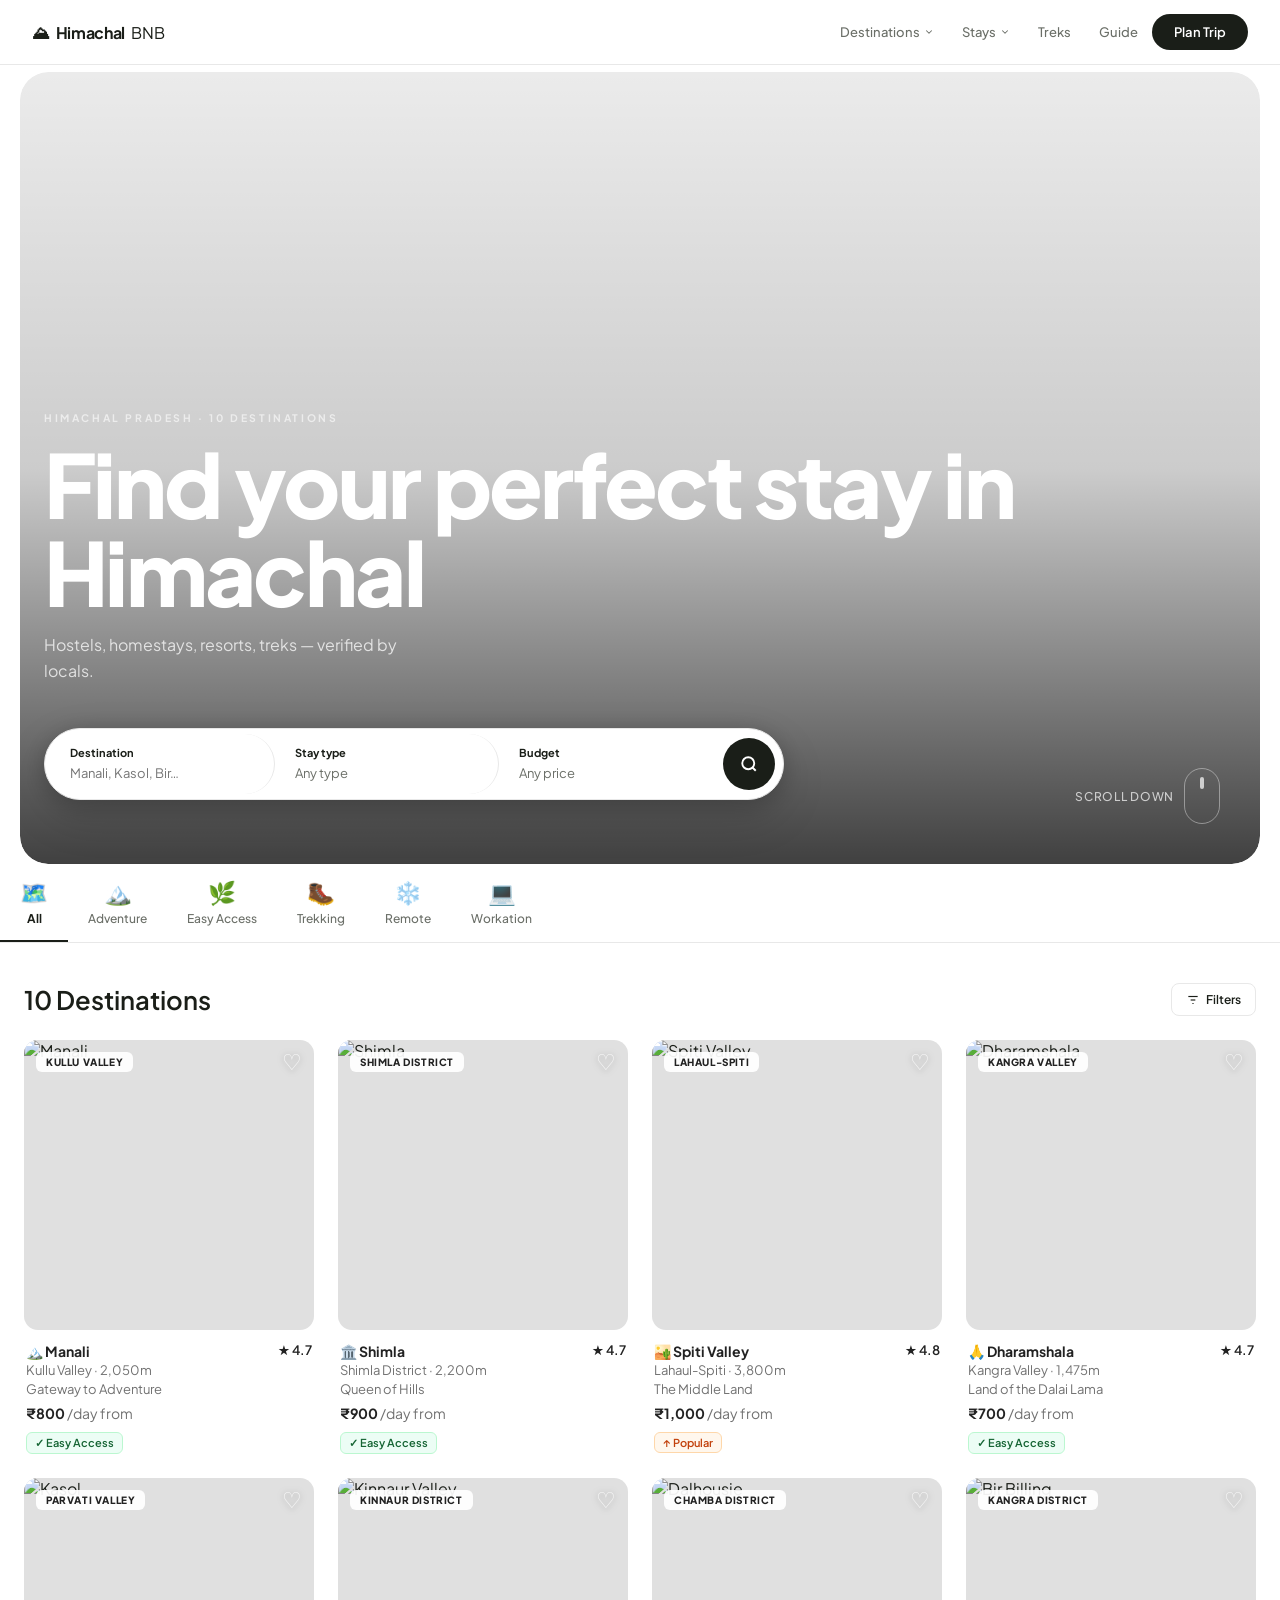
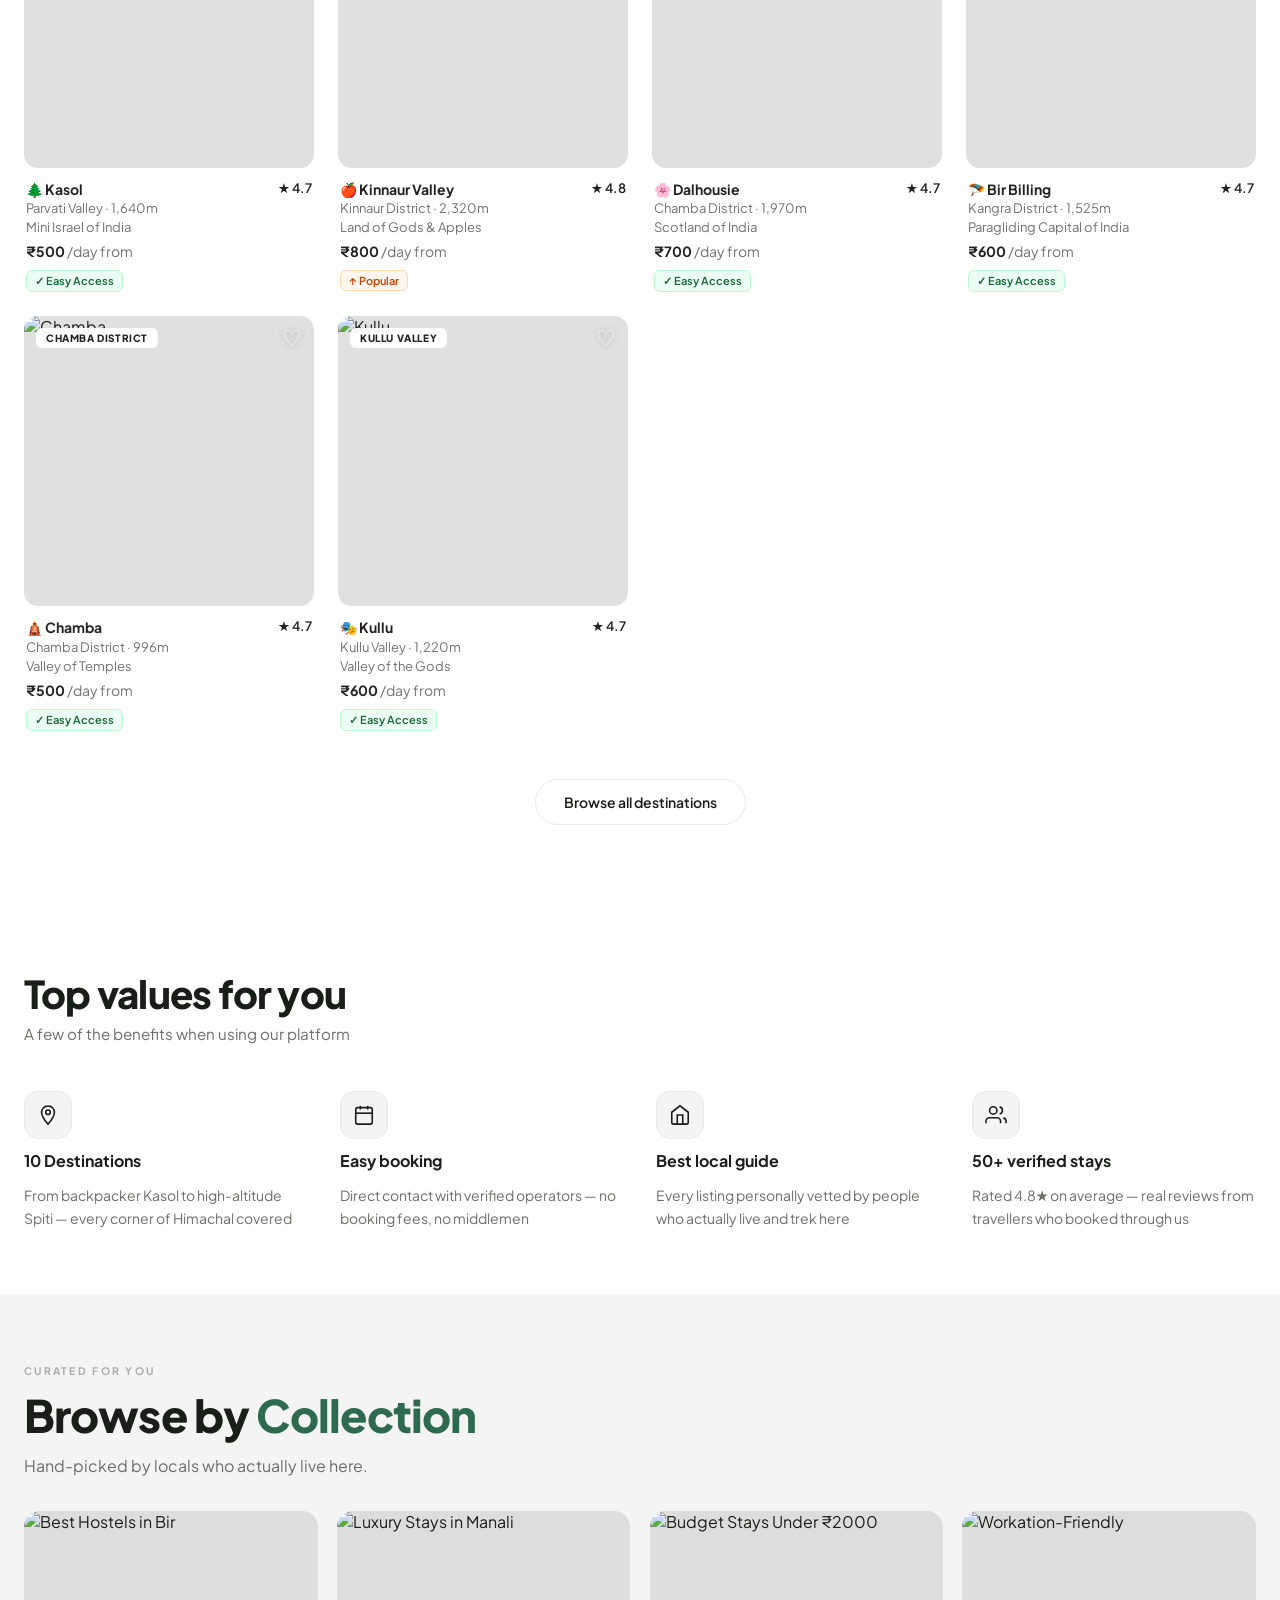
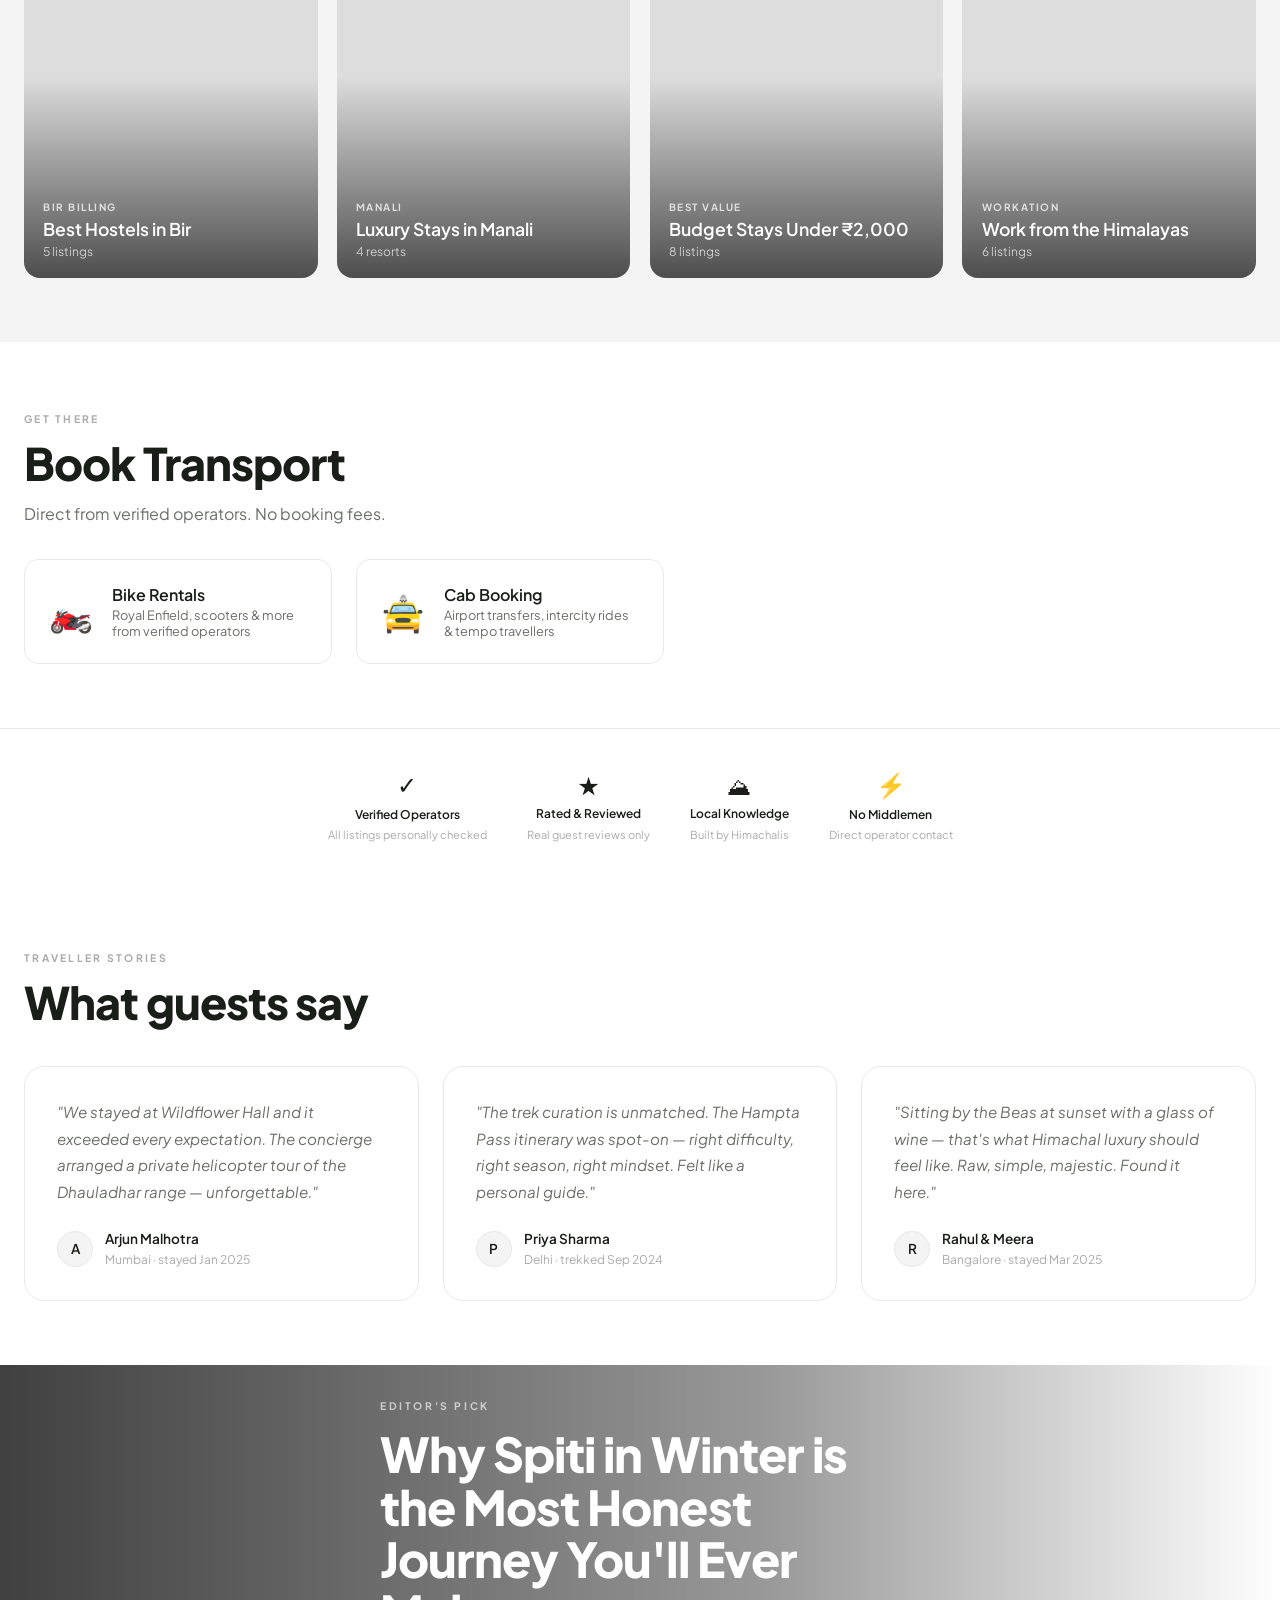
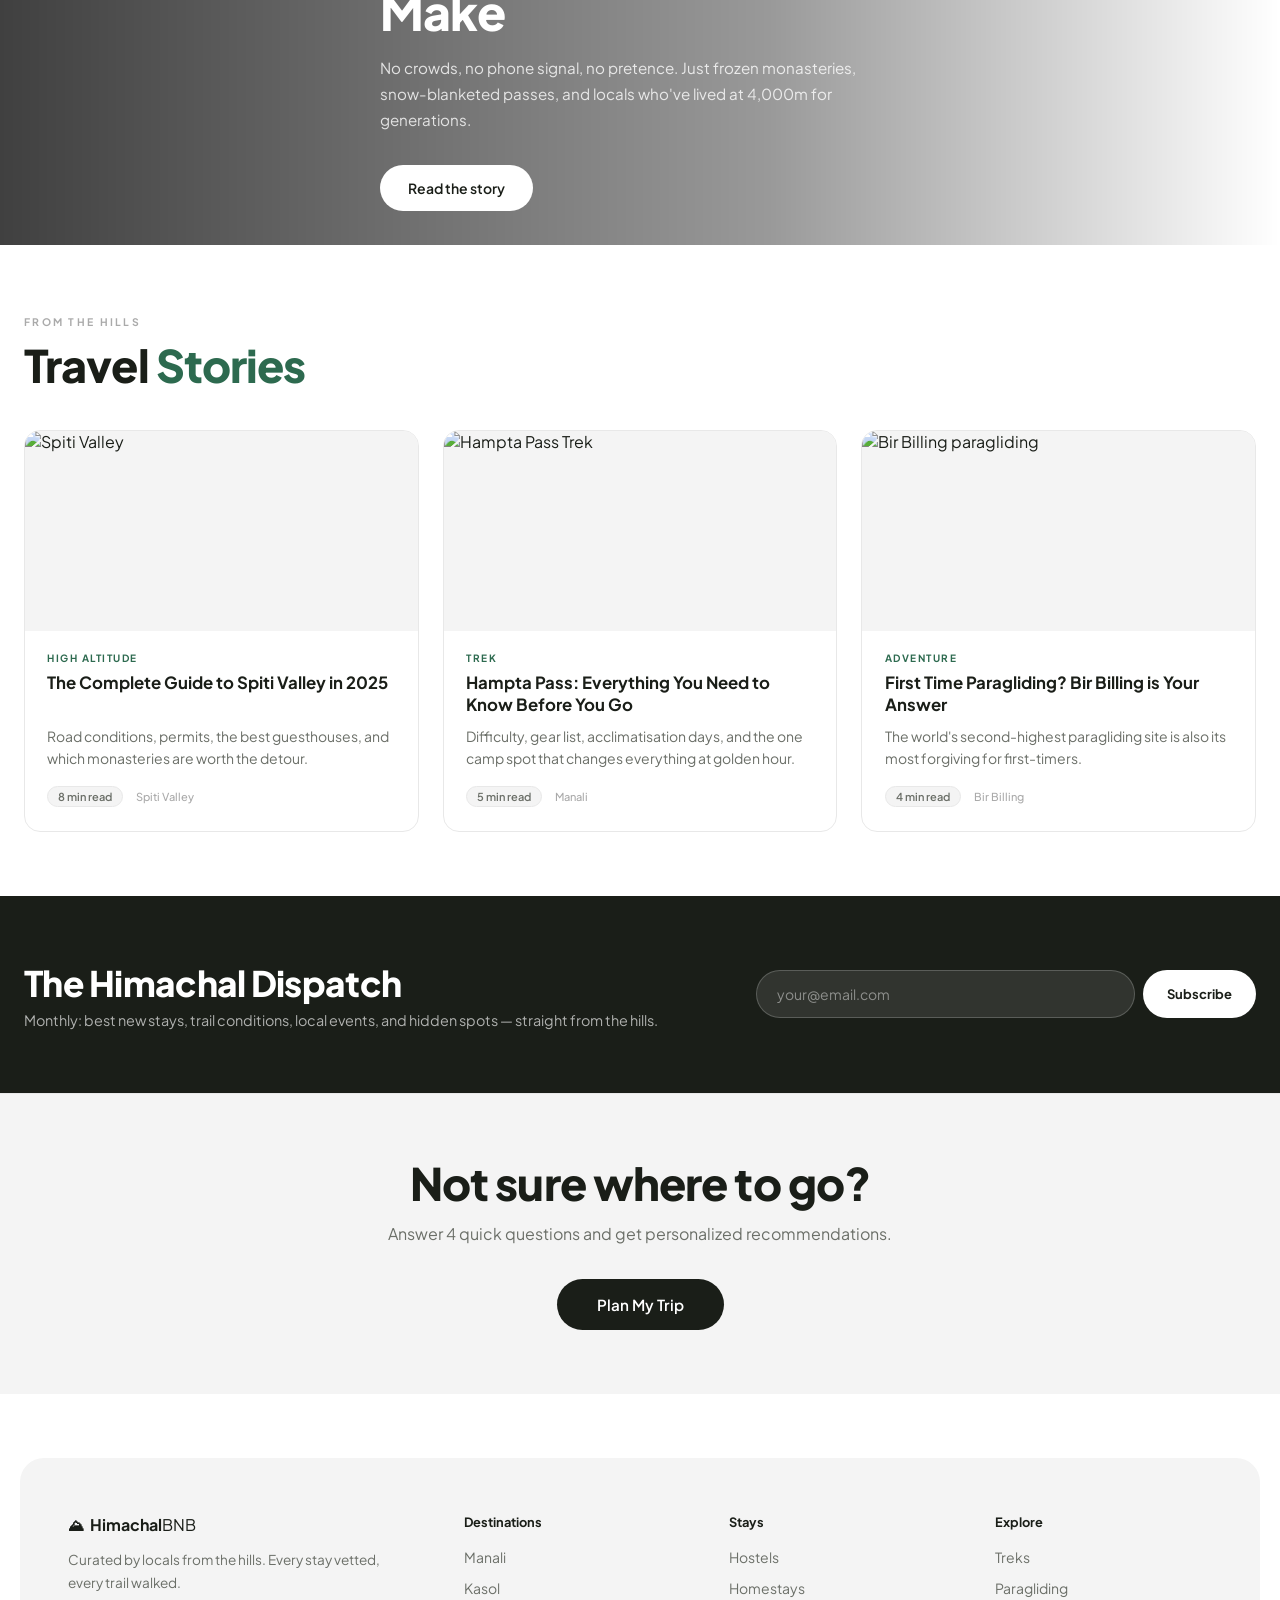
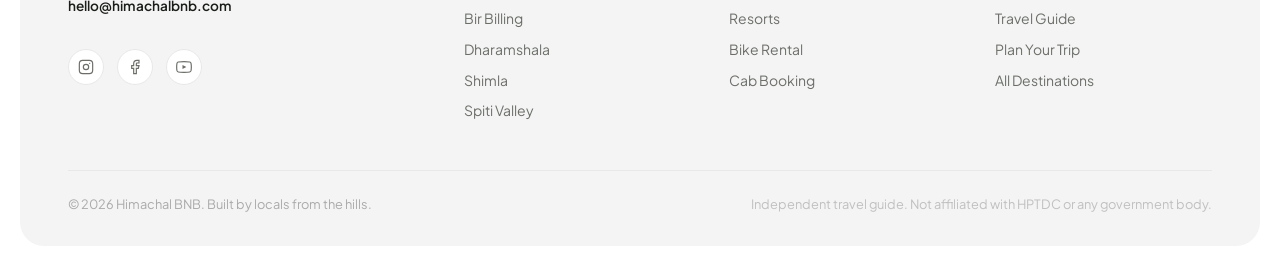
==== commit d65b468b: "design: implement island* design system sitewide - Replace Cormorant Garamond + Inter with Plus Jaka" ====
--- a/index.html
+++ b/index.html
@@ -9,17 +9,90 @@
   <meta property="og:title" content="Himachal BNB — Stays & Experiences in Himachal Pradesh">
   <meta property="og:description" content="Browse, compare and plan stays across Himachal. Verified listings from local operators.">
   <meta property="og:type" content="website">
+  <meta property="og:url" content="https://himachalbnb.com/">
+  <meta property="og:image" content="https://images.unsplash.com/photo-1506905925346-21bda4d32df4?w=1200&auto=format&fit=crop">
+  <meta property="og:image:width" content="1200">
+  <meta property="og:image:height" content="630">
+  <meta property="og:locale" content="en_IN">
+  <meta property="og:site_name" content="Himachal BNB">
+  <meta name="twitter:card" content="summary_large_image">
+  <meta name="twitter:site" content="@himachalbnb">
+  <meta name="twitter:title" content="Himachal BNB — Stays & Experiences in Himachal Pradesh">
+  <meta name="twitter:description" content="Discover and compare the best stays, treks, and experiences across Himachal Pradesh. Verified local operators, no middlemen.">
+  <meta name="twitter:image" content="https://images.unsplash.com/photo-1506905925346-21bda4d32df4?w=1200&auto=format&fit=crop">
+  <meta name="robots" content="index, follow">
   <link rel="canonical" href="https://himachalbnb.com/">
   <link rel="preconnect" href="https://fonts.googleapis.com">
   <link rel="preconnect" href="https://fonts.gstatic.com" crossorigin>
   <link rel="preconnect" href="https://images.unsplash.com">
-  <link href="https://fonts.googleapis.com/css2?family=Cormorant+Garamond:ital,wght@0,400;0,600;0,700;1,400;1,600&family=Inter:wght@400;500;600;700;800&display=swap" rel="stylesheet">
+  <link href="https://fonts.googleapis.com/css2?family=Plus+Jakarta+Sans:ital,wght@0,400;0,500;0,600;0,700;0,800;1,400&display=swap" rel="stylesheet">
   <link rel="stylesheet" href="css/styles.css">
+  <script type="application/ld+json">
+  {
+    "@context": "https://schema.org",
+    "@graph": [
+      {
+        "@type": "WebSite",
+        "@id": "https://himachalbnb.com/#website",
+        "url": "https://himachalbnb.com/",
+        "name": "Himachal BNB",
+        "description": "Discover and compare the best stays, treks, and experiences across Himachal Pradesh. Verified local operators, real listings, no middlemen.",
+        "inLanguage": "en-IN",
+        "potentialAction": {
+          "@type": "SearchAction",
+          "target": {
+            "@type": "EntryPoint",
+            "urlTemplate": "https://himachalbnb.com/destinations.html?q={search_term_string}"
+          },
+          "query-input": "required name=search_term_string"
+        }
+      },
+      {
+        "@type": "Organization",
+        "@id": "https://himachalbnb.com/#organization",
+        "name": "Himachal BNB",
+        "url": "https://himachalbnb.com/",
+        "logo": {
+          "@type": "ImageObject",
+          "url": "https://himachalbnb.com/favicon.ico"
+        },
+        "contactPoint": {
+          "@type": "ContactPoint",
+          "email": "hello@himachalbnb.com",
+          "contactType": "customer service"
+        },
+        "sameAs": [
+          "https://instagram.com/himachalbnb",
+          "https://facebook.com/himachalbnb",
+          "https://youtube.com/@himachalbnb"
+        ]
+      },
+      {
+        "@type": "ItemList",
+        "name": "Destinations in Himachal Pradesh",
+        "description": "10 curated travel destinations in Himachal Pradesh",
+        "numberOfItems": 10,
+        "itemListElement": [
+          {"@type":"ListItem","position":1,"name":"Manali","url":"https://himachalbnb.com/destination.html?id=manali","description":"Gateway to adventure in the Kullu Valley at 2,050m"},
+          {"@type":"ListItem","position":2,"name":"Shimla","url":"https://himachalbnb.com/destination.html?id=shimla","description":"The colonial hill capital of Himachal Pradesh"},
+          {"@type":"ListItem","position":3,"name":"Kasol","url":"https://himachalbnb.com/destination.html?id=kasol","description":"Backpacker haven in the Parvati Valley"},
+          {"@type":"ListItem","position":4,"name":"Dharamshala","url":"https://himachalbnb.com/destination.html?id=dharamshala","description":"Home of the Dalai Lama and Tibetan culture"},
+          {"@type":"ListItem","position":5,"name":"Bir Billing","url":"https://himachalbnb.com/destination.html?id=bir","description":"World-class paragliding and Tibetan monasteries"},
+          {"@type":"ListItem","position":6,"name":"Spiti Valley","url":"https://himachalbnb.com/destination.html?id=spiti","description":"High-altitude cold desert at 4,000m"},
+          {"@type":"ListItem","position":7,"name":"Dalhousie","url":"https://himachalbnb.com/destination.html?id=dalhousie","description":"Colonial hill station with Dhauladhar views"},
+          {"@type":"ListItem","position":8,"name":"Kullu","url":"https://himachalbnb.com/destination.html?id=kullu","description":"Apple orchards and the famous Kullu Dussehra"},
+          {"@type":"ListItem","position":9,"name":"Kinnaur","url":"https://himachalbnb.com/destination.html?id=kinnaur","description":"The land of gods along the Sutlej Valley"},
+          {"@type":"ListItem","position":10,"name":"Chamba","url":"https://himachalbnb.com/destination.html?id=chamba","description":"Ancient temples and pristine valley walks"}
+        ]
+      }
+    ]
+  }
+  </script>
 </head>
 <body>
   <div class="scroll-progress" id="scroll-progress"></div>
 
-  <main>
+  <main style="padding-top:72px;">
     <h1 class="sr-only">Himachal BNB — Stays, Treks & Experiences in Himachal Pradesh</h1>
 
     <!-- ① PHOTO HERO + SEARCH -->
@@ -91,13 +164,41 @@
       </div>
     </section>
 
-    <!-- ④ STATS BAR -->
-    <section class="stats-bar" aria-label="Platform stats">
-      <div class="container stats-grid">
-        <div class="stat-item"><span class="stat-number">10</span><span class="stat-label">Destinations</span></div>
-        <div class="stat-item"><span class="stat-number">8+</span><span class="stat-label">Curated Treks</span></div>
-        <div class="stat-item"><span class="stat-number">50+</span><span class="stat-label">Verified Stays</span></div>
-        <div class="stat-item"><span class="stat-number">4.8★</span><span class="stat-label">Avg Rating</span></div>
+    <!-- ④ TOP VALUES -->
+    <section class="hp-values" aria-label="Why choose us">
+      <div class="container">
+        <h2 class="hp-values-heading">Top values for you</h2>
+        <p class="hp-values-sub">A few of the benefits when using our platform</p>
+        <div class="hp-values-grid">
+          <div class="hp-value-item">
+            <div class="hp-value-icon">
+              <svg viewBox="0 0 24 24" fill="none" stroke="currentColor" stroke-width="1.75" width="22" height="22"><path d="M12 2C8.13 2 5 5.13 5 9c0 5.25 7 13 7 13s7-7.75 7-13c0-3.87-3.13-7-7-7z"/><circle cx="12" cy="9" r="2.5"/></svg>
+            </div>
+            <h3>10 Destinations</h3>
+            <p>From backpacker Kasol to high-altitude Spiti — every corner of Himachal covered</p>
+          </div>
+          <div class="hp-value-item">
+            <div class="hp-value-icon">
+              <svg viewBox="0 0 24 24" fill="none" stroke="currentColor" stroke-width="1.75" width="22" height="22"><rect x="3" y="4" width="18" height="18" rx="2"/><line x1="16" y1="2" x2="16" y2="6"/><line x1="8" y1="2" x2="8" y2="6"/><line x1="3" y1="10" x2="21" y2="10"/></svg>
+            </div>
+            <h3>Easy booking</h3>
+            <p>Direct contact with verified operators — no booking fees, no middlemen</p>
+          </div>
+          <div class="hp-value-item">
+            <div class="hp-value-icon">
+              <svg viewBox="0 0 24 24" fill="none" stroke="currentColor" stroke-width="1.75" width="22" height="22"><path d="M3 9l9-7 9 7v11a2 2 0 01-2 2H5a2 2 0 01-2-2z"/><polyline points="9 22 9 12 15 12 15 22"/></svg>
+            </div>
+            <h3>Best local guide</h3>
+            <p>Every listing personally vetted by people who actually live and trek here</p>
+          </div>
+          <div class="hp-value-item">
+            <div class="hp-value-icon">
+              <svg viewBox="0 0 24 24" fill="none" stroke="currentColor" stroke-width="1.75" width="22" height="22"><path d="M17 21v-2a4 4 0 00-4-4H5a4 4 0 00-4 4v2"/><circle cx="9" cy="7" r="4"/><path d="M23 21v-2a4 4 0 00-3-3.87"/><path d="M16 3.13a4 4 0 010 7.75"/></svg>
+            </div>
+            <h3>50+ verified stays</h3>
+            <p>Rated 4.8★ on average — real reviews from travellers who booked through us</p>
+          </div>
+        </div>
       </div>
     </section>
 
--- a/css/styles.css
+++ b/css/styles.css
@@ -9,26 +9,26 @@
   --bg: #ffffff;
   --bg-card: #ffffff;
   --bg-card-hover: #f7f7f7;
-  --bg-surface: #f7f7f7;
-  --border: #ebebeb;
-  --border-hover: #d0d0d0;
-  --text-primary: #111111;
-  --text-secondary: #717171;
-  --text-muted: #b0b0b0;
-  --accent: #111111;
+  --bg-surface: #f4f4f4;
+  --border: #e8e8e8;
+  --border-hover: #c8c8c8;
+  --text-primary: #1a1e18;
+  --text-secondary: #6b6f68;
+  --text-muted: #aaaaaa;
+  --accent: #1a1e18;
   --accent-hover: #000000;
   --accent-subtle: rgba(0, 0, 0, 0.05);
   --accent-warm: #795548;
   --accent-rose: #e91e63;
   --accent-nature: #2d6a4f;
-  --font-heading: 'Cormorant Garamond', Georgia, serif;
-  --font-body: 'Inter', -apple-system, BlinkMacSystemFont, sans-serif;
+  --font-heading: 'Plus Jakarta Sans', -apple-system, BlinkMacSystemFont, sans-serif;
+  --font-body: 'Plus Jakarta Sans', -apple-system, BlinkMacSystemFont, sans-serif;
   --ease: cubic-bezier(0.4, 0, 0.2, 1);
-  --radius: 12px;
-  --radius-sm: 8px;
-  --shadow-sm: 0 1px 2px rgba(0,0,0,0.05), 0 2px 4px rgba(0,0,0,0.05);
-  --shadow-md: 0 2px 8px rgba(0,0,0,0.08), 0 4px 16px rgba(0,0,0,0.06);
-  --shadow-lg: 0 8px 24px rgba(0,0,0,0.1), 0 16px 40px rgba(0,0,0,0.08);
+  --radius: 20px;
+  --radius-sm: 12px;
+  --shadow-sm: 0 1px 3px rgba(0,0,0,0.04), 0 2px 6px rgba(0,0,0,0.04);
+  --shadow-md: 0 4px 16px rgba(0,0,0,0.07), 0 8px 24px rgba(0,0,0,0.05);
+  --shadow-lg: 0 12px 40px rgba(0,0,0,0.1), 0 24px 56px rgba(0,0,0,0.07);
 }
 
 html { scroll-behavior: smooth; -webkit-font-smoothing: antialiased; }
@@ -43,23 +43,23 @@
 /* Utilities */
 .text-gradient { color: var(--accent-nature); }
 .container { max-width: 1320px; margin: 0 auto; padding: 0 24px; }
-.giant-title { font-family: var(--font-heading); font-size: clamp(2.5rem, 6vw, 4.5rem); font-weight: 700; line-height: 1.1; letter-spacing: -0.01em; color: var(--text-primary); }
+.giant-title { font-family: var(--font-body); font-size: clamp(2.5rem, 6vw, 4.5rem); font-weight: 800; line-height: 1.05; letter-spacing: -0.02em; color: var(--text-primary); }
 
 /* ═══════════════════════════════════════════════════════════════
    NAVIGATION — Premium Agency-Level
    ═══════════════════════════════════════════════════════════════ */
 
-.site-nav { position: fixed; top: 0; left: 0; right: 0; z-index: 100; background: rgba(255,255,255,0.92); backdrop-filter: blur(20px); -webkit-backdrop-filter: blur(20px); border-bottom: 1px solid var(--border); box-shadow: none; transition: background 0.3s var(--ease), box-shadow 0.3s var(--ease); }
-.site-nav.scrolled { background: rgba(255,255,255,0.98); box-shadow: 0 1px 0 var(--border); }
-.nav-inner { display: flex; align-items: center; justify-content: space-between; max-width: 1320px; margin: 0 auto; padding: 0 40px; height: 64px; transition: height 0.3s var(--ease); }
+.site-nav { position: fixed; top: 0; left: 0; right: 0; z-index: 100; background: #fff; border-bottom: 1px solid var(--border); transition: box-shadow 0.3s var(--ease); }
+.site-nav.scrolled { box-shadow: 0 1px 12px rgba(0,0,0,0.06); }
+.nav-inner { display: flex; align-items: center; justify-content: space-between; max-width: 1320px; margin: 0 auto; padding: 0 32px; height: 64px; }
 .site-nav.scrolled .nav-inner { height: 64px; }
 
 /* Brand */
-.nav-brand { font-family: var(--font-heading); font-size: 1.3rem; font-weight: 700; letter-spacing: -0.02em; display: flex; align-items: center; gap: 6px; transition: opacity 0.2s; }
-.nav-brand:hover { opacity: 0.8; }
-.brand-icon { font-size: 1.4rem; }
+.nav-brand { font-family: var(--font-body); font-size: 1rem; font-weight: 700; letter-spacing: -0.02em; display: flex; align-items: center; gap: 6px; transition: opacity 0.2s; }
+.nav-brand:hover { opacity: 0.7; }
+.brand-icon { font-size: 1.1rem; }
 .brand-primary { color: var(--text-primary); }
-.brand-accent { color: var(--accent-nature); margin-left: 0; }
+.brand-accent { color: var(--text-primary); margin-left: 0; font-weight: 400; }
 
 /* Links */
 .nav-links { display: flex; align-items: center; gap: 0; }
@@ -71,8 +71,8 @@
 .nav-link.active::after { transform: scaleX(1); }
 
 /* CTA Button */
-.nav-cta { background: var(--text-primary); color: #fff; padding: 9px 20px; border-radius: 8px; font-family: var(--font-body); font-size: 13px; font-weight: 600; transition: all 0.2s var(--ease); border: none; cursor: pointer; text-decoration: none; }
-.nav-cta:hover { background: #333; transform: none; box-shadow: none; }
+.nav-cta { background: var(--text-primary); color: #fff; padding: 10px 22px; border-radius: 50px; font-family: var(--font-body); font-size: 13px; font-weight: 600; transition: all 0.2s var(--ease); border: none; cursor: pointer; text-decoration: none; }
+.nav-cta:hover { background: #333; }
 
 /* Dropdown */
 .nav-dropdown { position: relative; }
@@ -105,16 +105,16 @@
 .page-header { padding: 3rem 0 2rem; max-width: 720px; }
 .section { padding: 4rem 0; }
 .section-dark { background: var(--bg-surface); border-top: 1px solid var(--border); border-bottom: 1px solid var(--border); }
-.section-label { display: inline-block; font-family: var(--font-body); font-size: 0.7rem; font-weight: 700; color: var(--text-muted); text-transform: uppercase; letter-spacing: 0.25em; margin-bottom: 0.8rem; }
-.section-title { font-family: var(--font-heading); font-size: clamp(1.8rem, 4vw, 2.8rem); font-weight: 700; line-height: 1.2; letter-spacing: -0.01em; margin-bottom: 0.8rem; color: var(--text-primary); }
+.section-label { display: inline-block; font-family: var(--font-body); font-size: 0.65rem; font-weight: 700; color: var(--text-muted); text-transform: uppercase; letter-spacing: 0.22em; margin-bottom: 0.8rem; }
+.section-title { font-family: var(--font-body); font-size: clamp(1.8rem, 4vw, 2.8rem); font-weight: 800; line-height: 1.1; letter-spacing: -0.02em; margin-bottom: 0.8rem; color: var(--text-primary); }
 .section-desc { color: var(--text-secondary); font-size: 1rem; line-height: 1.7; max-width: 640px; font-weight: 400; }
 
 /* Buttons */
-.btn { display: inline-flex; align-items: center; gap: 8px; font-family: var(--font-body); font-weight: 600; font-size: 0.85rem; border: none; border-radius: 8px; cursor: pointer; transition: all 0.2s var(--ease); text-decoration: none; }
-.btn-primary { background: var(--text-primary); color: #fff; padding: 13px 28px; border-radius: 8px; }
-.btn-primary:hover { background: #333; transform: none; box-shadow: none; }
-.btn-lg { padding: 15px 36px; font-size: 0.9rem; }
-.btn-outline { background: transparent; color: var(--text-primary); border: 1.5px solid var(--border); padding: 12px 26px; border-radius: 8px; }
+.btn { display: inline-flex; align-items: center; gap: 8px; font-family: var(--font-body); font-weight: 600; font-size: 0.875rem; border: none; border-radius: 50px; cursor: pointer; transition: all 0.2s var(--ease); text-decoration: none; }
+.btn-primary { background: var(--text-primary); color: #fff; padding: 14px 32px; }
+.btn-primary:hover { background: #333; transform: translateY(-1px); box-shadow: var(--shadow-md); }
+.btn-lg { padding: 16px 40px; font-size: 0.95rem; }
+.btn-outline { background: transparent; color: var(--text-primary); border: 1.5px solid var(--border); padding: 13px 28px; }
 .btn-outline:hover { border-color: var(--text-primary); background: var(--bg-surface); }
 .btn-whatsapp { background: #25D366; color: #fff; padding: 10px 20px; font-size: 0.8rem; border-radius: 8px; }
 .btn-whatsapp:hover { background: #1fb855; }
@@ -127,10 +127,37 @@
 /* Hide the old hero panels on homepage */
 .hero-panels { display: none; }
 
-/* Stats Bar */
+/* ── Top Values Section (island* style) ── */
+.hp-values { padding: 5rem 0 4rem; }
+.hp-values-heading {
+  font-family: var(--font-body); font-size: clamp(1.7rem, 3.5vw, 2.4rem);
+  font-weight: 800; letter-spacing: -0.02em; color: var(--text-primary);
+  margin-bottom: 0.4rem;
+}
+.hp-values-sub { font-size: 0.95rem; color: var(--text-secondary); margin-bottom: 3rem; }
+.hp-values-grid {
+  display: grid; grid-template-columns: repeat(4, 1fr); gap: 2rem;
+}
+.hp-value-item { display: flex; flex-direction: column; gap: 0.75rem; }
+.hp-value-icon {
+  width: 48px; height: 48px; border-radius: 14px;
+  background: var(--bg-surface); border: 1px solid var(--border);
+  display: flex; align-items: center; justify-content: center;
+  color: var(--text-primary);
+}
+.hp-value-item h3 {
+  font-family: var(--font-body); font-size: 1rem; font-weight: 700;
+  color: var(--text-primary); line-height: 1.3;
+}
+.hp-value-item p {
+  font-size: 0.875rem; color: var(--text-secondary); line-height: 1.65;
+  font-weight: 400;
+}
+
+/* Stats Bar (legacy fallback) */
 .stats-bar { background: var(--bg-surface); border-top: 1px solid var(--border); border-bottom: 1px solid var(--border); }
 .stats-grid { display: grid; grid-template-columns: repeat(4, 1fr); gap: 2rem; padding: 2rem 24px; text-align: center; }
-.stat-number { font-family: var(--font-heading); font-size: 2rem; font-weight: 700; color: var(--text-primary); display: block; }
+.stat-number { font-family: var(--font-body); font-size: 2rem; font-weight: 800; color: var(--text-primary); display: block; }
 .stat-label { font-size: 0.7rem; color: var(--text-muted); text-transform: uppercase; letter-spacing: 0.12em; font-weight: 600; margin-top: 4px; }
 
 
@@ -180,17 +207,17 @@
 
 .dest-grid { display: grid; grid-template-columns: repeat(auto-fill, minmax(300px, 1fr)); gap: 1.5rem; }
 .dest-card { position: relative; border-radius: var(--radius); overflow: hidden; cursor: pointer; background: var(--bg-card); border: 1px solid var(--border); transition: all 0.25s var(--ease); animation: fadeInUp 0.5s var(--ease) both; text-decoration: none; color: inherit; display: flex; flex-direction: column; }
-.dest-card:hover { transform: translateY(-3px); box-shadow: var(--shadow-md); border-color: var(--border-hover); }
-.dest-card-img { height: 200px; overflow: hidden; }
+.dest-card:hover { transform: translateY(-4px); box-shadow: var(--shadow-lg); border-color: var(--border-hover); }
+.dest-card-img { height: 210px; overflow: hidden; border-radius: var(--radius) var(--radius) 0 0; }
 .dest-card-img img { width: 100%; height: 100%; object-fit: cover; transition: transform 0.5s var(--ease); }
-.dest-card:hover .dest-card-img img { transform: scale(1.04); }
-.dest-card-body { padding: 1.2rem 1.4rem 1.4rem; }
-.dest-card-icon { font-size: 1.3rem; margin-bottom: 0.3rem; display: inline-block; }
-.dest-card-name { font-family: var(--font-heading); font-size: 1.2rem; font-weight: 600; color: var(--text-primary); }
+.dest-card:hover .dest-card-img img { transform: scale(1.05); }
+.dest-card-body { padding: 1.25rem 1.4rem 1.5rem; }
+.dest-card-icon { font-size: 1.2rem; margin-bottom: 0.25rem; display: inline-block; }
+.dest-card-name { font-family: var(--font-body); font-size: 1.1rem; font-weight: 700; color: var(--text-primary); }
 .dest-card-region { font-size: 12px; color: var(--text-muted); margin-top: 2px; font-weight: 400; }
 .dest-card-tagline { font-size: 0.85rem; color: var(--text-secondary); font-weight: 400; margin-top: 0.4rem; }
 .dest-card-meta { display: flex; gap: 0.5rem; margin-top: 0.8rem; font-size: 12px; font-weight: 500; color: var(--text-secondary); flex-wrap: wrap; }
-.dest-card-meta span { background: var(--bg-surface); padding: 3px 9px; border-radius: 5px; border: 1px solid var(--border); }
+.dest-card-meta span { background: var(--bg-surface); padding: 3px 9px; border-radius: 50px; border: 1px solid var(--border); }
 .difficulty-badge { font-size: 0.65rem; font-weight: 600; padding: 2px 8px; border-radius: 10px; }
 .difficulty-badge.Easy { background: #dcfce7; color: #166534; }
 .difficulty-badge.Moderate { background: #fef9c3; color: #854d0e; }
@@ -199,14 +226,14 @@
 
 .trek-grid { display: grid; grid-template-columns: repeat(auto-fill, minmax(300px, 1fr)); gap: 1.5rem; }
 .trek-card { position: relative; border-radius: var(--radius); overflow: hidden; cursor: pointer; background: var(--bg-card); border: 1px solid var(--border); transition: all 0.3s var(--ease); display: flex; flex-direction: column; }
-.trek-card:hover { transform: translateY(-4px); box-shadow: var(--shadow-lg); border-color: var(--accent); }
-.trek-card-img { height: 200px; overflow: hidden; }
+.trek-card:hover { transform: translateY(-4px); box-shadow: var(--shadow-lg); border-color: var(--border-hover); }
+.trek-card-img { height: 210px; overflow: hidden; border-radius: var(--radius) var(--radius) 0 0; }
 .trek-card-img img { width: 100%; height: 100%; object-fit: cover; transition: transform 0.5s var(--ease); }
 .trek-card:hover .trek-card-img img { transform: scale(1.05); }
 .trek-card-overlay { display: none; }
-.trek-card-content { padding: 1.2rem 1.4rem 1.4rem; }
-.trek-card-name { font-family: var(--font-heading); font-size: 1.2rem; font-weight: 800; margin: 0.3rem 0; color: var(--text-primary); }
-.trek-card-meta { display: flex; gap: 0.8rem; font-size: 12px; font-weight: 700; color: var(--text-primary); }
+.trek-card-content { padding: 1.25rem 1.4rem 1.5rem; }
+.trek-card-name { font-family: var(--font-body); font-size: 1.1rem; font-weight: 700; margin: 0.3rem 0; color: var(--text-primary); }
+.trek-card-meta { display: flex; gap: 0.5rem; font-size: 12px; font-weight: 500; color: var(--text-secondary); flex-wrap: wrap; }
 
 /* ═══════════════════════════════════════════════════════════════
    DETAIL OVERLAY & GALLERY
@@ -421,24 +448,34 @@
    FOOTER
    ═══════════════════════════════════════════════════════════════ */
 
-.site-footer { background: var(--bg-surface); border-top: 1px solid var(--border); margin-top: 4rem; }
-.footer-inner { max-width: 1320px; margin: 0 auto; padding: 4rem 24px 2rem; }
-.footer-grid { display: grid; grid-template-columns: 1.8fr 1fr 1fr 1fr; gap: 3rem; margin-bottom: 3rem; }
-.footer-brand { font-family: var(--font-heading); font-size: 1.3rem; font-weight: 900; margin-bottom: 1rem; }
-.footer-about p { font-size: 0.85rem; color: var(--text-secondary); line-height: 1.7; font-weight: 500; }
-.footer-col h4 { font-family: var(--font-heading); font-size: 0.8rem; font-weight: 800; text-transform: uppercase; letter-spacing: 0.1em; margin-bottom: 1rem; color: var(--text-primary); }
+/* ── Footer — island* rounded card ── */
+.site-footer { margin: 4rem 20px 20px; }
+.footer-inner {
+  background: var(--bg-surface); border-radius: 24px;
+  padding: 3.5rem 3rem 2rem;
+}
+.footer-grid { display: grid; grid-template-columns: 1.6fr 1fr 1fr 1fr; gap: 3rem; margin-bottom: 2.5rem; }
+.footer-brand { font-family: var(--font-body); font-size: 1rem; font-weight: 700; margin-bottom: 0.8rem; }
+.footer-about p { font-size: 0.85rem; color: var(--text-secondary); line-height: 1.7; font-weight: 400; }
+.footer-col h4 { font-family: var(--font-body); font-size: 0.8rem; font-weight: 700; margin-bottom: 1rem; color: var(--text-primary); }
 .footer-col ul { list-style: none; }
-.footer-col li { margin-bottom: 0.5rem; }
-.footer-col li a { font-size: 0.85rem; color: var(--text-secondary); transition: color 0.2s; font-weight: 600; }
-.footer-col li a:hover { color: var(--accent); }
-.footer-contact-text { font-size: 0.85rem; color: var(--text-secondary); line-height: 1.6; margin-bottom: 0.8rem; font-weight: 500; }
-.footer-email { display: inline-block; font-size: 0.85rem; color: var(--accent); font-weight: 800; margin-bottom: 1rem; }
-.footer-socials { display: flex; gap: 0.8rem; }
-.social-link { width: 36px; height: 36px; border-radius: 50%; background: var(--bg-card); border: 1px solid var(--border); display: flex; align-items: center; justify-content: center; color: var(--text-secondary); transition: all 0.2s; }
-.social-link:hover { background: var(--accent-subtle); border-color: var(--accent); color: var(--accent); }
-.footer-bottom { border-top: 1px solid var(--border); padding-top: 2rem; text-align: center; }
-.footer-bottom p { font-size: 0.8rem; color: var(--text-muted); margin-bottom: 0.5rem; font-weight: 600; }
-.footer-disclaimer { font-size: 0.7rem; color: var(--text-muted); max-width: 640px; margin: 0.5rem auto 0; line-height: 1.5; opacity: 0.6; font-weight: 500; }
+.footer-col li { margin-bottom: 0.6rem; }
+.footer-col li a { font-size: 0.875rem; color: var(--text-secondary); transition: color 0.2s; font-weight: 400; }
+.footer-col li a:hover { color: var(--text-primary); }
+.footer-contact-text { font-size: 0.85rem; color: var(--text-secondary); line-height: 1.6; margin-bottom: 0.8rem; font-weight: 400; }
+.footer-email { display: inline-block; font-size: 0.85rem; color: var(--text-primary); font-weight: 600; margin-bottom: 1.2rem; }
+.footer-socials { display: flex; gap: 0.6rem; margin-top: 1rem; }
+.footer-social-link {
+  width: 36px; height: 36px; border-radius: 50%;
+  background: var(--text-primary); border: none;
+  display: flex; align-items: center; justify-content: center;
+  color: #fff; transition: all 0.2s; text-decoration: none;
+}
+.footer-social-link:hover { background: #333; transform: translateY(-2px); }
+.footer-social-link svg { width: 16px; height: 16px; }
+.footer-bottom { border-top: 1px solid var(--border); padding-top: 1.5rem; display: flex; justify-content: space-between; align-items: center; flex-wrap: wrap; gap: 0.5rem; }
+.footer-bottom p { font-size: 0.8rem; color: var(--text-muted); font-weight: 400; }
+.footer-disclaimer { font-size: 0.75rem; color: var(--text-muted); line-height: 1.5; opacity: 0.7; }
 
 /* Service Category Layout */
 .service-category { margin-bottom: 3rem; }
@@ -477,7 +514,11 @@
 
   .testimonials-grid { grid-template-columns: 1fr; }
   .stats-grid { grid-template-columns: repeat(2, 1fr); gap: 1rem; }
+  .hp-values-grid { grid-template-columns: repeat(2, 1fr); gap: 1.5rem; }
   .dest-grid, .trek-grid, .services-grid { grid-template-columns: 1fr; }
+  .hp-hero { margin: 0 12px; border-radius: 20px; }
+  .site-footer { margin: 3rem 12px 12px; }
+  .footer-inner { padding: 2.5rem 1.5rem 1.5rem; }
   .detail-budget, .detail-info-grid { grid-template-columns: 1fr; }
   .option-cards { grid-template-columns: 1fr; }
   .option-cards.multi { grid-template-columns: repeat(2, 1fr); }
@@ -496,6 +537,7 @@
   .culture-tabs { gap: 0.3rem; }
   .culture-tab { padding: 8px 14px; font-size: 0.75rem; }
   .service-strip { grid-template-columns: repeat(2, 1fr); }
+  .hp-values-grid { grid-template-columns: 1fr; }
 }
 
 /* ═══════════════════════════════════════════════════════════════
@@ -951,13 +993,17 @@
   background-size: cover;
   background-position: center 40%;
   overflow: hidden;
+  /* island* rounded card */
+  border-radius: 28px;
+  margin: 0 20px;
 }
 .hp-hero::before {
   content: '';
   position: absolute;
   inset: 0;
-  background: linear-gradient(to top, rgba(0,0,0,0.72) 0%, rgba(0,0,0,0.18) 55%, transparent 100%);
+  background: linear-gradient(to top, rgba(0,0,0,0.75) 0%, rgba(0,0,0,0.2) 50%, rgba(0,0,0,0.08) 100%);
   pointer-events: none;
+  border-radius: inherit;
 }
 .hp-hero .container {
   position: relative;
@@ -965,19 +1011,19 @@
   text-align: left;
 }
 .hp-hero-eyebrow {
-  font-size: 0.7rem; font-weight: 700; text-transform: uppercase; letter-spacing: 0.25em;
-  color: rgba(255,255,255,0.65); margin-bottom: 1rem; display: block;
+  font-size: 0.65rem; font-weight: 700; text-transform: uppercase; letter-spacing: 0.25em;
+  color: rgba(255,255,255,0.6); margin-bottom: 1rem; display: block;
 }
 .hp-hero h1 {
-  font-family: var(--font-heading);
-  font-size: clamp(2.6rem, 6vw, 4.5rem);
-  font-weight: 700; line-height: 1.1; letter-spacing: -0.02em;
-  color: #fff; margin-bottom: 0.8rem;
-}
-.hp-hero h1 .text-gradient { color: #b8f5c0; }
+  font-family: var(--font-body);
+  font-size: clamp(2.8rem, 7vw, 5.5rem);
+  font-weight: 800; line-height: 1.0; letter-spacing: -0.03em;
+  color: #fff; margin-bottom: 1rem;
+}
+.hp-hero h1 .text-gradient { color: #fff; }
 .hp-hero-sub {
-  font-size: 1rem; color: rgba(255,255,255,0.82); font-weight: 400;
-  margin-bottom: 2.5rem; max-width: 420px;
+  font-size: 1rem; color: rgba(255,255,255,0.75); font-weight: 400;
+  margin-bottom: 2.8rem; max-width: 400px; line-height: 1.6;
 }
 /* Scroll-down indicator */
 .hp-scroll-hint {
@@ -1213,10 +1259,10 @@
   color: rgba(255,255,255,0.65); margin-bottom: 1rem; display: block;
 }
 .hp-editorial-content h2 {
-  font-family: var(--font-heading);
+  font-family: var(--font-body);
   font-size: clamp(1.8rem, 4vw, 3rem);
-  font-weight: 700; color: #fff; line-height: 1.15;
-  margin-bottom: 1rem; letter-spacing: -0.01em;
+  font-weight: 800; color: #fff; line-height: 1.1;
+  margin-bottom: 1rem; letter-spacing: -0.02em;
 }
 .hp-editorial-content p {
   font-size: 0.95rem; color: rgba(255,255,255,0.8);
@@ -1261,8 +1307,8 @@
   color: var(--accent-nature); margin-bottom: 0.5rem; display: block;
 }
 .hp-blog-card h3 {
-  font-family: var(--font-heading); font-size: 1.05rem; font-weight: 600;
-  color: var(--text-primary); line-height: 1.4; margin-bottom: 0.5rem; flex: 1;
+  font-family: var(--font-body); font-size: 1.05rem; font-weight: 700;
+  color: var(--text-primary); line-height: 1.35; margin-bottom: 0.5rem; flex: 1;
 }
 .hp-blog-card h3 a { color: inherit; text-decoration: none; }
 .hp-blog-card h3 a:hover { color: var(--accent-primary); }
@@ -1289,9 +1335,9 @@
   gap: 3rem; flex-wrap: wrap;
 }
 .hp-newsletter h2 {
-  font-family: var(--font-heading);
+  font-family: var(--font-body);
   font-size: clamp(1.5rem, 3vw, 2.2rem);
-  font-weight: 700; color: #fff; margin-bottom: 0.4rem;
+  font-weight: 800; color: #fff; margin-bottom: 0.4rem; letter-spacing: -0.02em;
 }
 .hp-newsletter p { font-size: 0.9rem; color: rgba(255,255,255,0.65); font-weight: 400; }
 .hp-newsletter-form {
